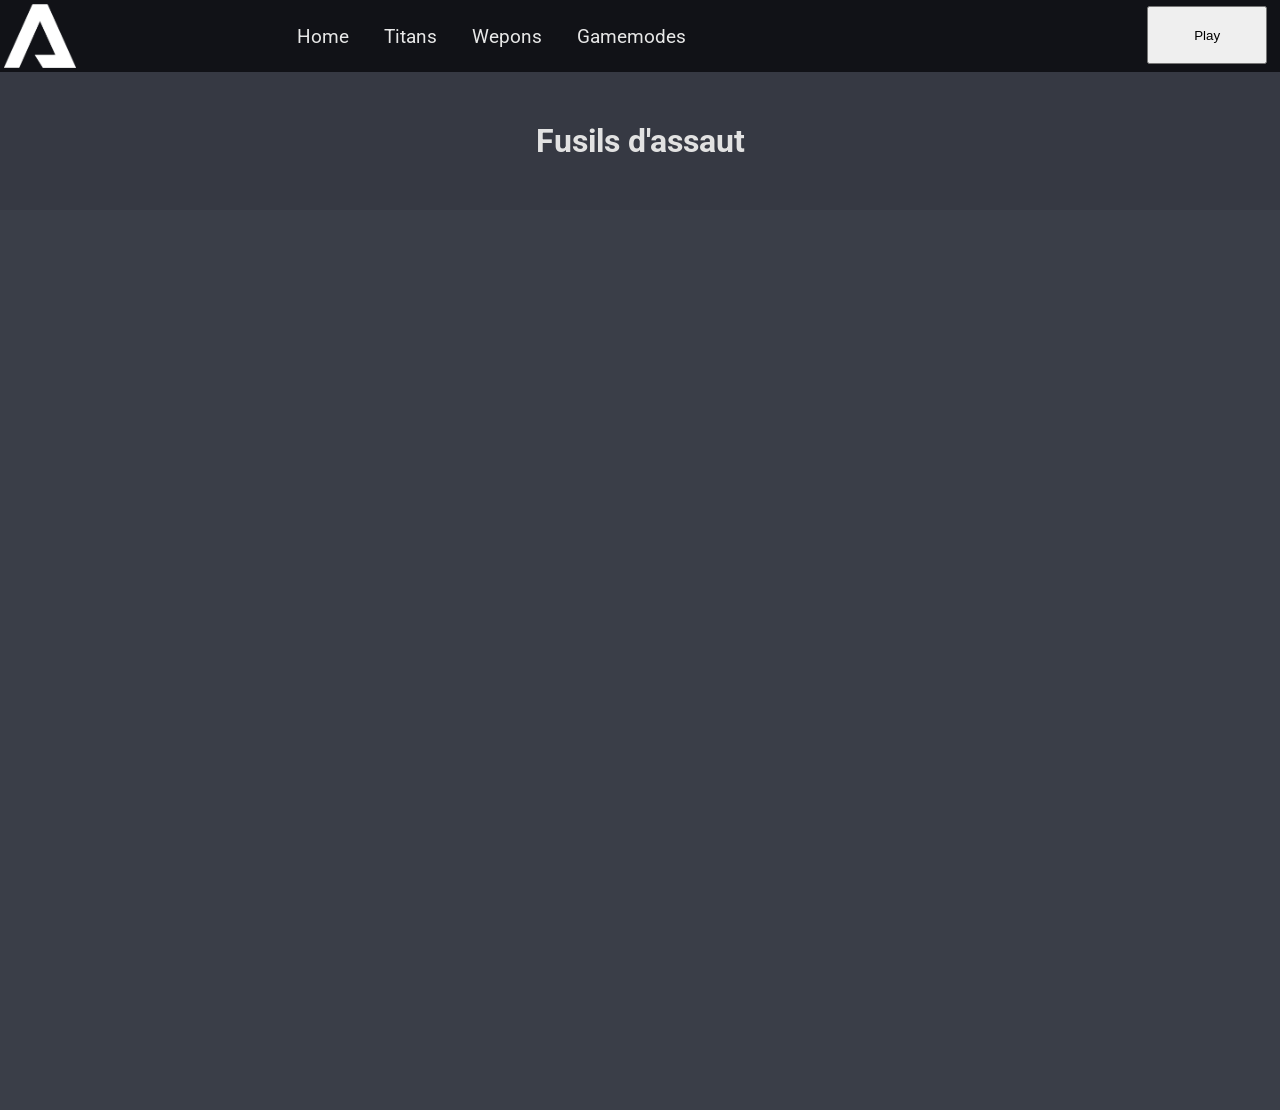
==== arme.html @ d40f146f "-" ====
<!doctype html>
<html lang="fr">
  <head>
    <meta charset="UTF-8" />
    <title>Armes</title>
    <link rel="preconnect" href="https://fonts.googleapis.com" />
    <link rel="preconnect" href="https://fonts.gstatic.com" crossorigin />
    <link
      href="https://fonts.googleapis.com/css2?family=Roboto:ital,wght@0,100..900;1,100..900&display=swap"
      rel="stylesheet"
    />
    <link rel="stylesheet" href="style.css" />
  </head>
  <body>
    <!--haut de page-->
    <header>
      <a
        href="https://www.ea.com/fr/games/titanfall/titanfall-2"
        target="_blank"
        ><img src="images/logo_titanfall2.png" alt=""
      /></a>
      <div class="liens">
        <a href="index.html">Home</a>
        <a href="titans.html">Titans</a>
        <a href="arme.html">Wepons</a>
        <a href="gamemodes.html">Gamemodes</a>
      </div>
      <a
        href="https://www.ea.com/fr/games/titanfall/titanfall-2"
        target="_blank"
      ></a
      ><button>Play</button>
    </header>

    <!-- corp de page -->
    <main>
        <h1>Fusils d'assaut</h1>
        <section class="section-1">
            <div class="container">
                <div class="text"></div>
            </div>
        </section>
        <section class="section">

        </section>
    </main>

    <!-- bas de page -->
    <footer></footer>
  </body>
</html>
---- style.css ----
* {
    margin: 0;
    padding: 0;
    box-sizing: border-box;
}
:root{
    --fond-clair: #3a3e48;
    --fond-sombre: #363943;
    --fond : #111217;
}

body{
    font-family: 'roboto', 'arial';
    width: 100%;
}
header{
    display: flex;
    background-color: var(--fond);
    justify-content: space-between;
    height: 72px;
}
header img{
    margin: 5% 0 0 5%;
    height: 90%;
}
header button{
    width: 120px;
    height: 80%;
    margin: .5% 1%;
}
.liens{
    display: flex;
    justify-content: space-between;
    gap: 35px;
    margin: auto 0;
    font-size: larger;
}
.liens a{
    text-decoration: none;
    color: rgb(231, 231, 231);
}

body{
    background-color: var(--fond-sombre);
}

.section-1{
    background-color: var(--fond-clair);
}
.container-1{
    display: flex;
    justify-content: space-between;
    align-items: center;
    width: 60%;
    height: 100vh;
    margin: 0 auto;
    gap: 24px;
}
.container-1 .img{
    width: 50%;
}
.container-1 .img img{
    max-width: 100%;
    display: block;
}
.text{
    width: 50%;
    color: rgb(226, 226, 226);
    line-height: 26px;
}

.ection{
    background-color: var(--fond-sombre);
}
.container{
    display: flex;
    justify-content: space-between;
    align-items: center;
    width: 60%;
    height: 100vh;
    margin: 0 auto;
    gap: 24px;
}
.container h1{
    text-align: center;
}
.container .text{
    width: 70s;
}

h1{
    color: rgb(226, 226, 226) ;
    text-align: center;
    margin: 50px 0;
}
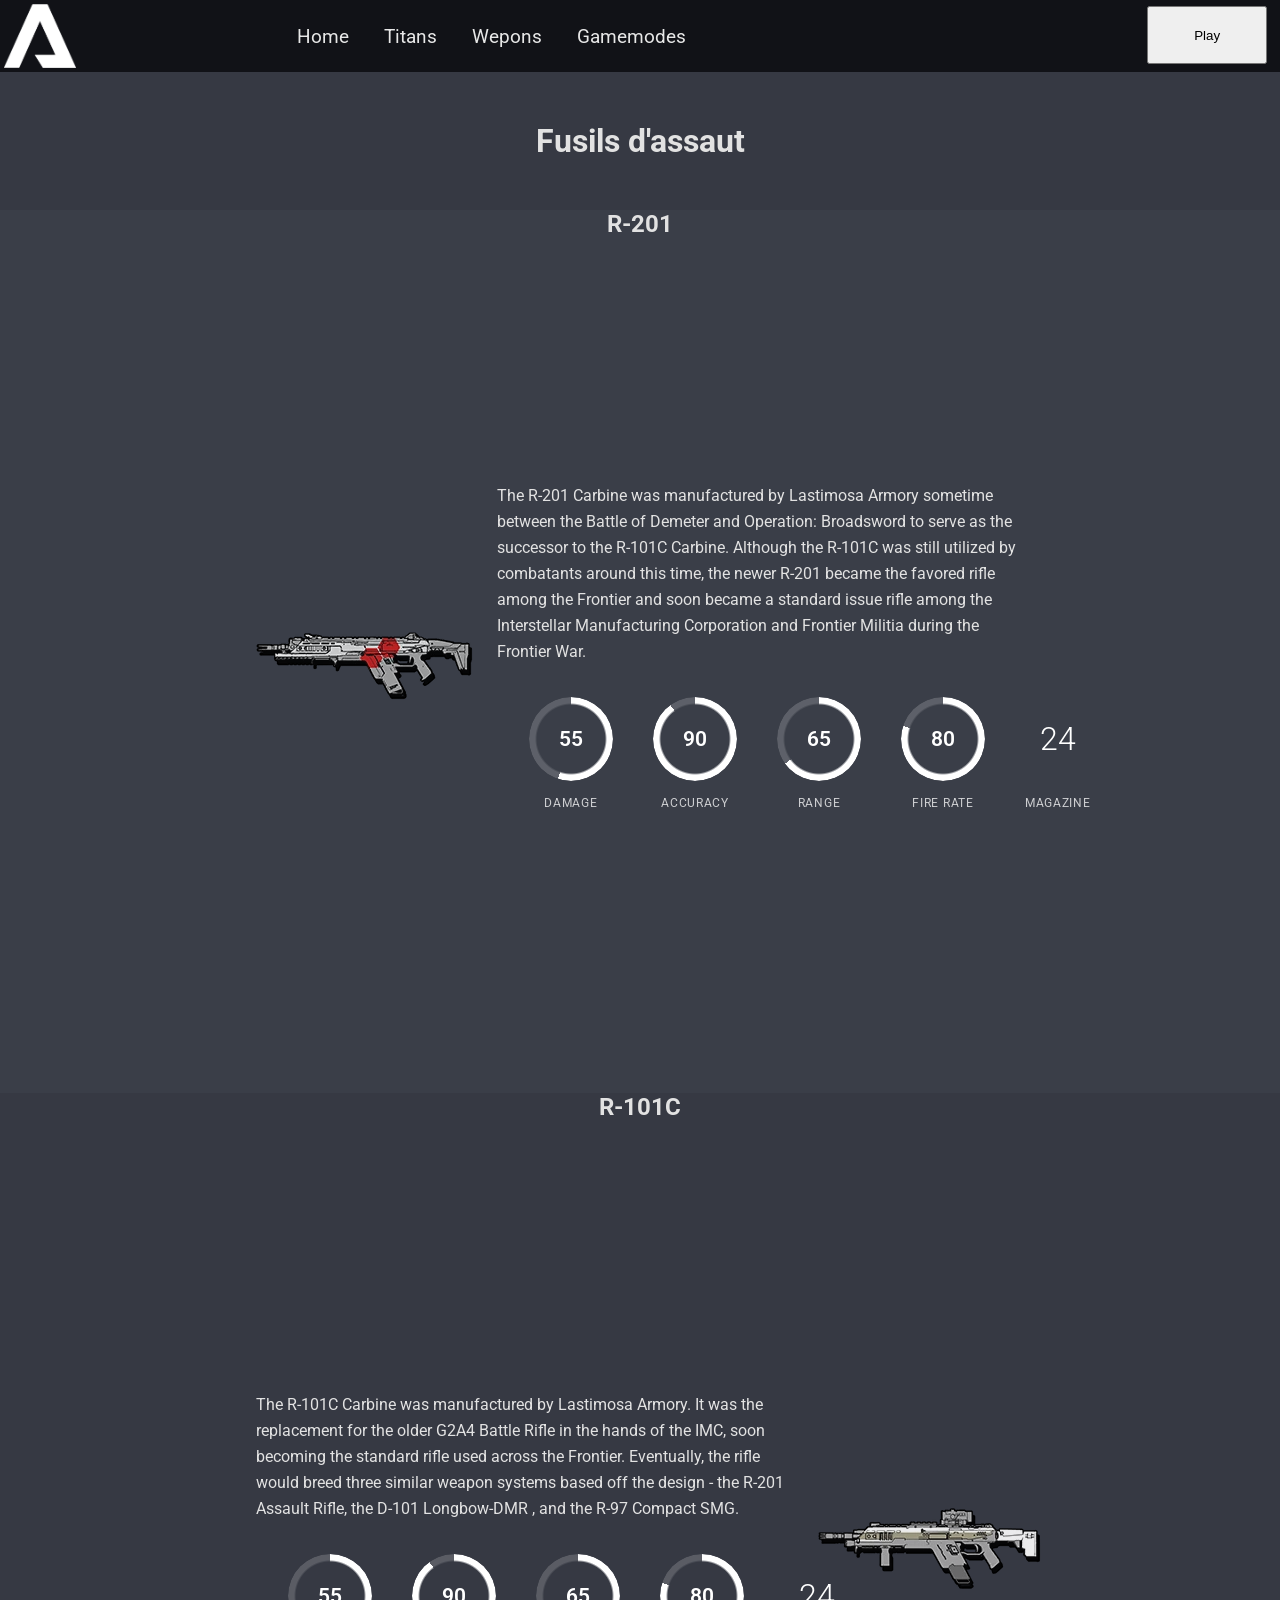
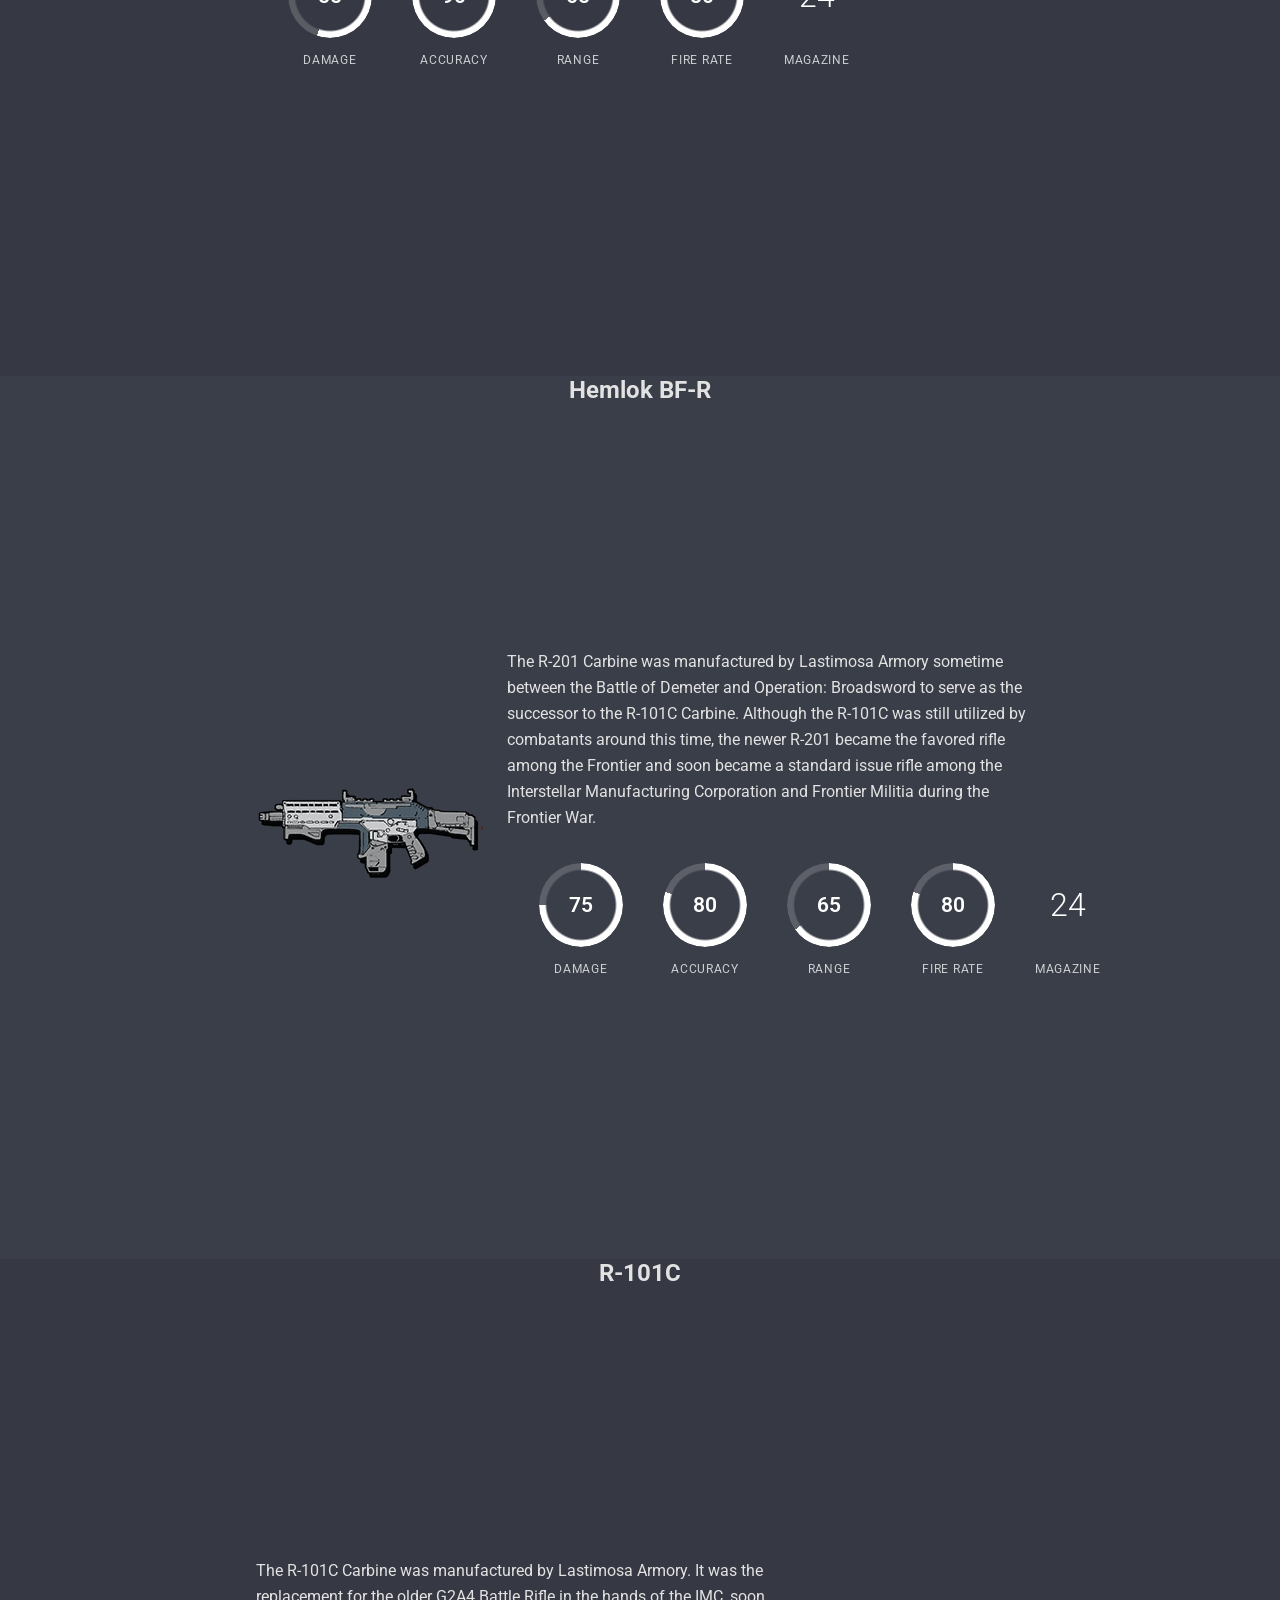
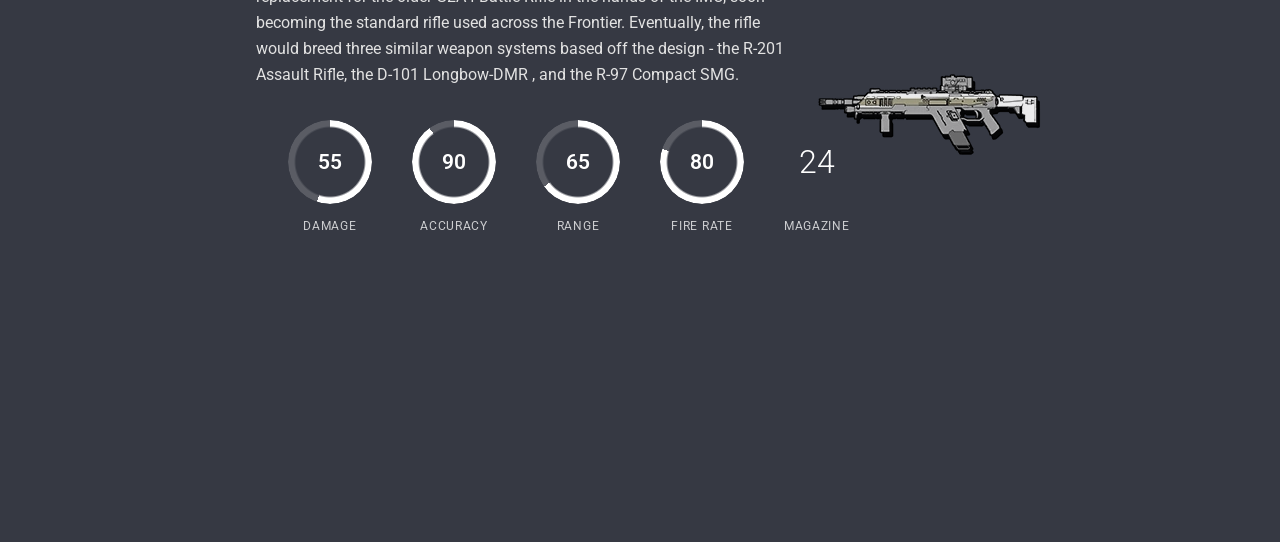
==== commit bb4da74e: "-" ====
--- a/arme.html
+++ b/arme.html
@@ -34,15 +34,242 @@
 
     <!-- corp de page -->
     <main>
-        <h1>Fusils d'assaut</h1>
-        <section class="section-1">
-            <div class="container">
-                <div class="text"></div>
-            </div>
-        </section>
-        <section class="section">
-
-        </section>
+      <h1>Fusils d'assaut</h1>
+      <section class="section-1">
+        <h1>R-201</h1>
+        <div class="container">
+          <img src="images/icons/R201_Icon.webp" alt="" />
+          <div class="container-h">
+            <div class="text">
+              <p>
+                The R-201 Carbine was manufactured by Lastimosa Armory sometime
+                between the Battle of Demeter and Operation: Broadsword to serve
+                as the successor to the R-101C Carbine. Although the R-101C was
+                still utilized by combatants around this time, the newer R-201
+                became the favored rifle among the Frontier and soon became a
+                standard issue rifle among the Interstellar Manufacturing
+                Corporation and Frontier Militia during the Frontier War.
+              </p>
+              <div class="stats-bar">
+                <div class="stat">
+                  <div class="ring-wrap">
+                    <div class="ring" style="--pct: 55"></div>
+                    <div class="ring-value">55</div>
+                  </div>
+                  <div class="stat-label">Damage</div>
+                </div>
+
+                <div class="stat">
+                  <div class="ring-wrap">
+                    <div class="ring" style="--pct: 90"></div>
+                    <div class="ring-value">90</div>
+                  </div>
+                  <div class="stat-label">Accuracy</div>
+                </div>
+
+                <div class="stat">
+                  <div class="ring-wrap">
+                    <div class="ring" style="--pct: 65"></div>
+                    <div class="ring-value">65</div>
+                  </div>
+                  <div class="stat-label">Range</div>
+                </div>
+
+                <div class="stat">
+                  <div class="ring-wrap">
+                    <div class="ring" style="--pct: 80"></div>
+                    <div class="ring-value">80</div>
+                  </div>
+                  <div class="stat-label">Fire Rate</div>
+                </div>
+
+                <div class="stat plain">
+                  <div class="ring-value-standalone">24</div>
+                  <div class="stat-label">Magazine</div>
+                </div>
+              </div>
+            </div>
+          </div>
+        </div>
+      </section>
+
+      <section class="section">
+        <h1>R-101C</h1>
+        <div class="container">
+          <div class="container-h">
+            <div class="text">
+              <p>
+                The R-101C Carbine was manufactured by Lastimosa Armory. It was
+                the replacement for the older G2A4 Battle Rifle in the hands of
+                the IMC, soon becoming the standard rifle used across the
+                Frontier. Eventually, the rifle would breed three similar weapon
+                systems based off the design - the R-201 Assault Rifle, the
+                D-101 Longbow-DMR , and the R-97 Compact SMG.
+              </p>
+              <div class="stats-bar">
+                <div class="stat">
+                  <div class="ring-wrap">
+                    <div class="ring" style="--pct: 55"></div>
+                    <div class="ring-value">55</div>
+                  </div>
+                  <div class="stat-label">Damage</div>
+                </div>
+
+                <div class="stat">
+                  <div class="ring-wrap">
+                    <div class="ring" style="--pct: 90"></div>
+                    <div class="ring-value">90</div>
+                  </div>
+                  <div class="stat-label">Accuracy</div>
+                </div>
+
+                <div class="stat">
+                  <div class="ring-wrap">
+                    <div class="ring" style="--pct: 65"></div>
+                    <div class="ring-value">65</div>
+                  </div>
+                  <div class="stat-label">Range</div>
+                </div>
+
+                <div class="stat">
+                  <div class="ring-wrap">
+                    <div class="ring" style="--pct: 80"></div>
+                    <div class="ring-value">80</div>
+                  </div>
+                  <div class="stat-label">Fire Rate</div>
+                </div>
+
+                <div class="stat plain">
+                  <div class="ring-value-standalone">24</div>
+                  <div class="stat-label">Magazine</div>
+                </div>
+              </div>
+            </div>
+          </div>
+
+          
+
+          <img src="images/icons/R101_Icon.webp" alt="" />
+        </div>
+      </section>
+      
+      <section class="section-1">
+        <h1>Hemlok BF-R</h1>
+        <div class="container">
+          <img src="images/icons/Hemlok_Icon.webp" alt="" />
+          <div class="container-h">
+            <div class="text">
+              <p>
+                The R-201 Carbine was manufactured by Lastimosa Armory sometime
+                between the Battle of Demeter and Operation: Broadsword to serve
+                as the successor to the R-101C Carbine. Although the R-101C was
+                still utilized by combatants around this time, the newer R-201
+                became the favored rifle among the Frontier and soon became a
+                standard issue rifle among the Interstellar Manufacturing
+                Corporation and Frontier Militia during the Frontier War.
+              </p>
+              <div class="stats-bar">
+                <div class="stat">
+                  <div class="ring-wrap">
+                    <div class="ring" style="--pct: 75"></div>
+                    <div class="ring-value">75</div>
+                  </div>
+                  <div class="stat-label">Damage</div>
+                </div>
+
+                <div class="stat">
+                  <div class="ring-wrap">
+                    <div class="ring" style="--pct: 80"></div>
+                    <div class="ring-value">80</div>
+                  </div>
+                  <div class="stat-label">Accuracy</div>
+                </div>
+
+                <div class="stat">
+                  <div class="ring-wrap">
+                    <div class="ring" style="--pct: 65"></div>
+                    <div class="ring-value">65</div>
+                  </div>
+                  <div class="stat-label">Range</div>
+                </div>
+
+                <div class="stat">
+                  <div class="ring-wrap">
+                    <div class="ring" style="--pct: 80"></div>
+                    <div class="ring-value">80</div>
+                  </div>
+                  <div class="stat-label">Fire Rate</div>
+                </div>
+
+                <div class="stat plain">
+                  <div class="ring-value-standalone">24</div>
+                  <div class="stat-label">Magazine</div>
+                </div>
+              </div>
+            </div>
+          </div>
+        </div>
+      </section>
+
+      <section class="section">
+        <h1>R-101C</h1>
+        <div class="container">
+          <div class="container-h">
+            <div class="text">
+              <p>
+                The R-101C Carbine was manufactured by Lastimosa Armory. It was
+                the replacement for the older G2A4 Battle Rifle in the hands of
+                the IMC, soon becoming the standard rifle used across the
+                Frontier. Eventually, the rifle would breed three similar weapon
+                systems based off the design - the R-201 Assault Rifle, the
+                D-101 Longbow-DMR , and the R-97 Compact SMG.
+              </p>
+              <div class="stats-bar">
+                <div class="stat">
+                  <div class="ring-wrap">
+                    <div class="ring" style="--pct: 55"></div>
+                    <div class="ring-value">55</div>
+                  </div>
+                  <div class="stat-label">Damage</div>
+                </div>
+
+                <div class="stat">
+                  <div class="ring-wrap">
+                    <div class="ring" style="--pct: 90"></div>
+                    <div class="ring-value">90</div>
+                  </div>
+                  <div class="stat-label">Accuracy</div>
+                </div>
+
+                <div class="stat">
+                  <div class="ring-wrap">
+                    <div class="ring" style="--pct: 65"></div>
+                    <div class="ring-value">65</div>
+                  </div>
+                  <div class="stat-label">Range</div>
+                </div>
+
+                <div class="stat">
+                  <div class="ring-wrap">
+                    <div class="ring" style="--pct: 80"></div>
+                    <div class="ring-value">80</div>
+                  </div>
+                  <div class="stat-label">Fire Rate</div>
+                </div>
+
+                <div class="stat plain">
+                  <div class="ring-value-standalone">24</div>
+                  <div class="stat-label">Magazine</div>
+                </div>
+              </div>
+            </div>
+          </div>
+
+          
+
+          <img src="images/icons/R101_Icon.webp" alt="" />
+        </div>
+      </section>
     </main>
 
     <!-- bas de page -->
--- a/style.css
+++ b/style.css
@@ -1,95 +1,172 @@
 * {
-    margin: 0;
-    padding: 0;
-    box-sizing: border-box;
+  margin: 0;
+  padding: 0;
+  box-sizing: border-box;
 }
-:root{
-    --fond-clair: #3a3e48;
-    --fond-sombre: #363943;
-    --fond : #111217;
+:root {
+  --fond-clair: #3a3e48;
+  --fond-sombre: #363943;
+  --fond: #111217;
+  --ring-track: rgba(255, 255, 255, 0.18);
+  --ring-fill: #ffffff;
+  --text: #ffffff;
+  --label: rgba(255, 255, 255, 0.75);
 }
 
-body{
-    font-family: 'roboto', 'arial';
-    width: 100%;
+body {
+  font-family: "roboto", "arial";
+  width: 100%;
 }
-header{
-    display: flex;
-    background-color: var(--fond);
-    justify-content: space-between;
-    height: 72px;
+header {
+  display: flex;
+  background-color: var(--fond);
+  justify-content: space-between;
+  height: 72px;
 }
-header img{
-    margin: 5% 0 0 5%;
-    height: 90%;
+header img {
+  margin: 5% 0 0 5%;
+  height: 90%;
 }
-header button{
-    width: 120px;
-    height: 80%;
-    margin: .5% 1%;
+header button {
+  width: 120px;
+  height: 80%;
+  margin: 0.5% 1%;
 }
-.liens{
-    display: flex;
-    justify-content: space-between;
-    gap: 35px;
-    margin: auto 0;
-    font-size: larger;
+.liens {
+  display: flex;
+  justify-content: space-between;
+  gap: 35px;
+  margin: auto 0;
+  font-size: larger;
 }
-.liens a{
-    text-decoration: none;
-    color: rgb(231, 231, 231);
+.liens a {
+  text-decoration: none;
+  color: rgb(231, 231, 231);
 }
 
-body{
-    background-color: var(--fond-sombre);
+body {
+  background-color: var(--fond-sombre);
 }
 
-.section-1{
-    background-color: var(--fond-clair);
+.section-1 {
+  background-color: var(--fond-clair);
 }
-.container-1{
-    display: flex;
-    justify-content: space-between;
-    align-items: center;
-    width: 60%;
-    height: 100vh;
-    margin: 0 auto;
-    gap: 24px;
+.container-1 {
+  display: flex;
+  justify-content: space-between;
+  align-items: center;
+  width: 60%;
+  height: 95vh;
+  margin: 0 auto;
+  gap: 24px;
 }
-.container-1 .img{
-    width: 50%;
+.container-1 .img {
+  width: 50%;
 }
-.container-1 .img img{
-    max-width: 100%;
-    display: block;
+.container-1 .img img {
+  max-width: 100%;
+  display: block;
 }
-.text{
-    width: 50%;
-    color: rgb(226, 226, 226);
-    line-height: 26px;
+.text {
+  width: 50%;
+  color: rgb(226, 226, 226);
+  line-height: 26px;
 }
 
-.ection{
-    background-color: var(--fond-sombre);
+.container {
+  display: flex;
+  justify-content: space-between;
+  align-items: center;
+  width: 60%;
+  height: 95vh;
+  margin: 0 auto;
+  gap: 24px;
 }
-.container{
-    display: flex;
-    justify-content: space-between;
-    align-items: center;
-    width: 60%;
-    height: 100vh;
-    margin: 0 auto;
-    gap: 24px;
+.container h1 {
+  text-align: center;
 }
-.container h1{
-    text-align: center;
-}
-.container .text{
-    width: 70s;
+.container .text {
+  width: 100%;
 }
 
-h1{
-    color: rgb(226, 226, 226) ;
-    text-align: center;
-    margin: 50px 0;
-}+h1 {
+  color: rgb(226, 226, 226);
+  text-align: center;
+  margin: 50px 0;
+}
+.container-h {
+  width: 70%;
+}
+.container-h .text {
+  width: 100%;
+}
+.stats-bar {
+  display: flex;
+  justify-content: space-between;
+  gap: 2.5rem;
+  flex-wrap: nowrap;
+  padding: 2rem;
+}
+
+.stat {
+  display: flex;
+  flex-direction: column;
+  align-items: center;
+  gap: 0.6rem;
+}
+.ring {
+  --pct: 50; 
+  --size: 84px;
+  --thickness: 6px;
+  width: var(--size);
+  height: var(--size);
+  border-radius: 50%;
+  background: conic-gradient(
+    var(--ring-fill) calc(var(--pct) * 1%),
+    var(--ring-track) 0
+  );
+  -webkit-mask: radial-gradient(farthest-side, transparent calc(100% - var(--thickness) - 2px), #000 calc(100% - var(--thickness)));
+          mask: radial-gradient(farthest-side, transparent calc(100% - var(--thickness) - 2px), #000 calc(100% - var(--thickness)));
+}
+
+.ring-wrap {
+  position: relative;
+  width: 84px;
+  height: 84px;
+}
+
+.ring-value {
+  position: absolute;
+  inset: 0;
+  display: flex;
+  align-items: center;
+  justify-content: center;
+  font-size: 1.3rem;
+  font-weight: 600;
+  color: var(--text);
+  font-variant-numeric: tabular-nums;
+}
+
+.stat-label {
+  font-size: 0.72rem;
+  letter-spacing: 0.06em;
+  color: var(--label);
+  text-transform: uppercase;
+}
+
+
+.stat.plain .ring-value-standalone {
+  font-size: 2rem;
+  font-weight: 300;
+  color: var(--text);
+  line-height: 1;
+  height: 84px;
+  display: flex;
+  align-items: center;
+}
+.section-1 h1{
+    margin: 0;
+}
+.section h1{
+    margin: 0;
+}
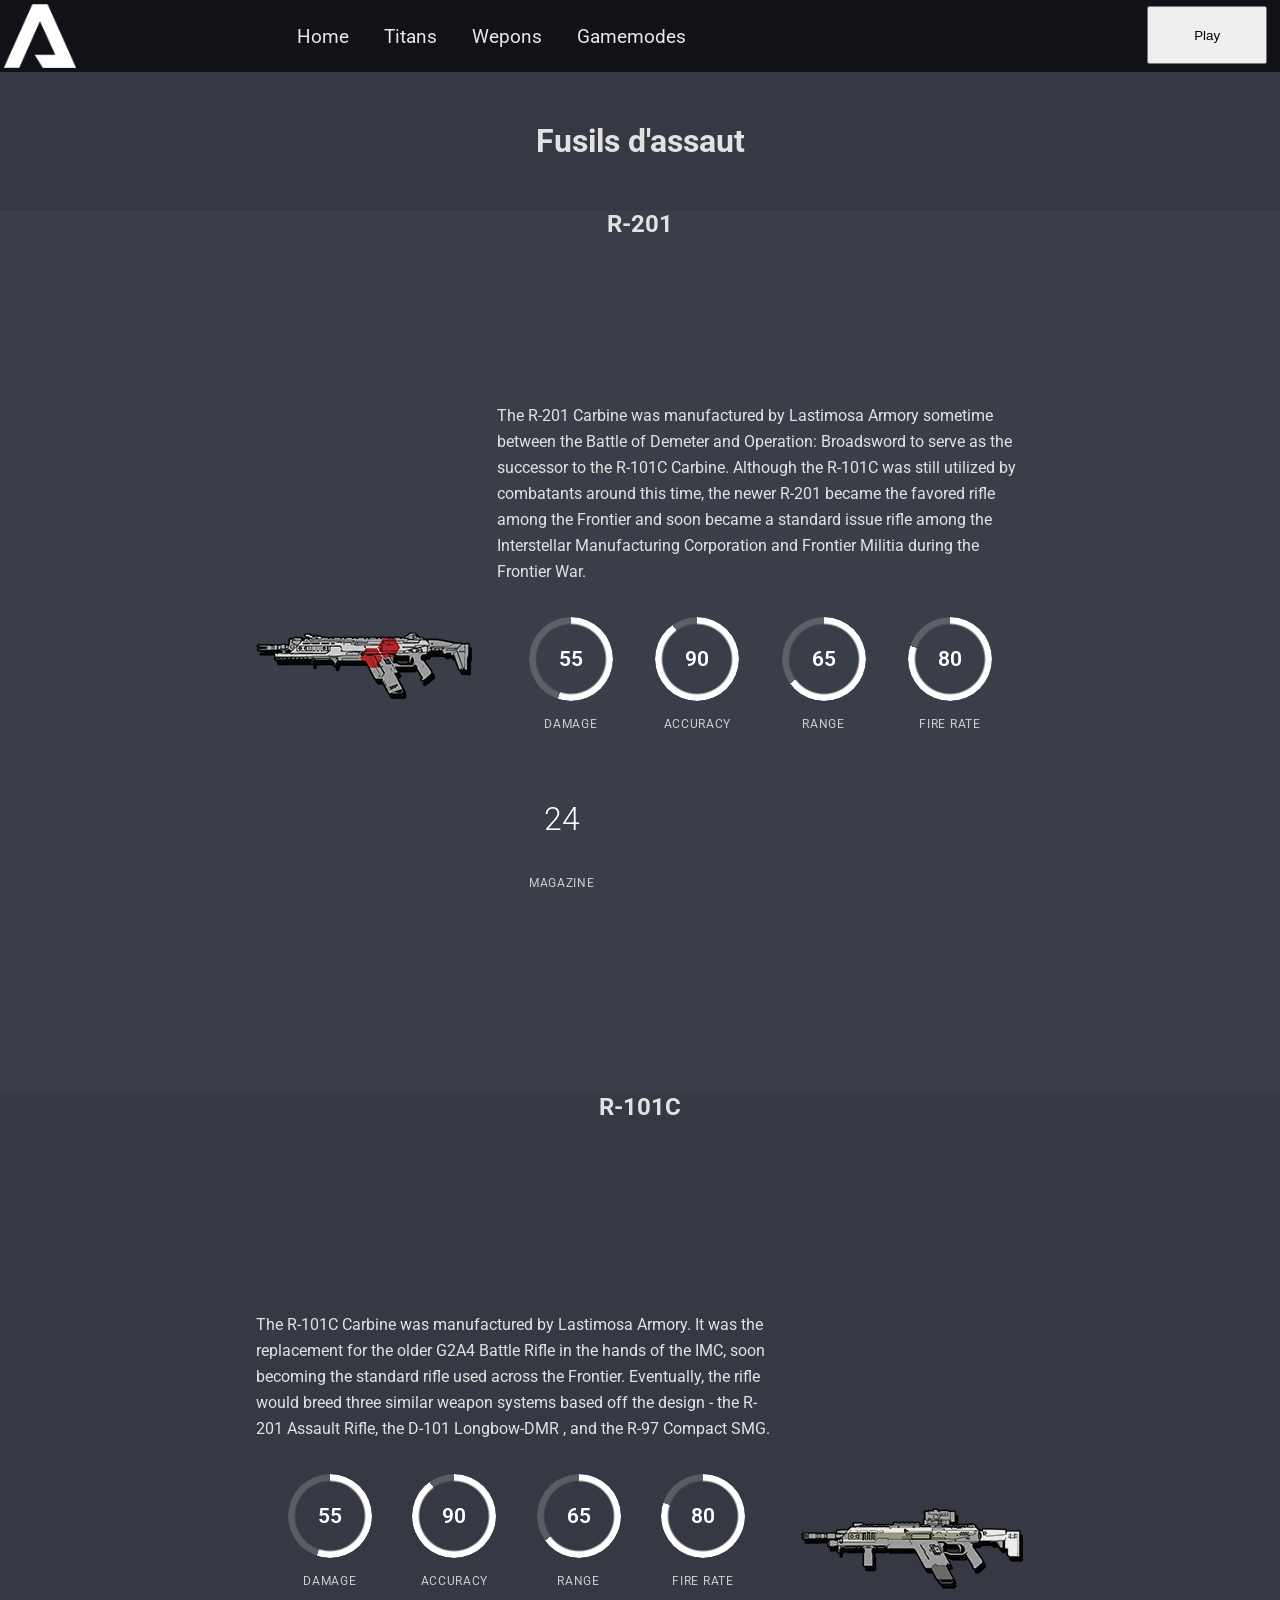
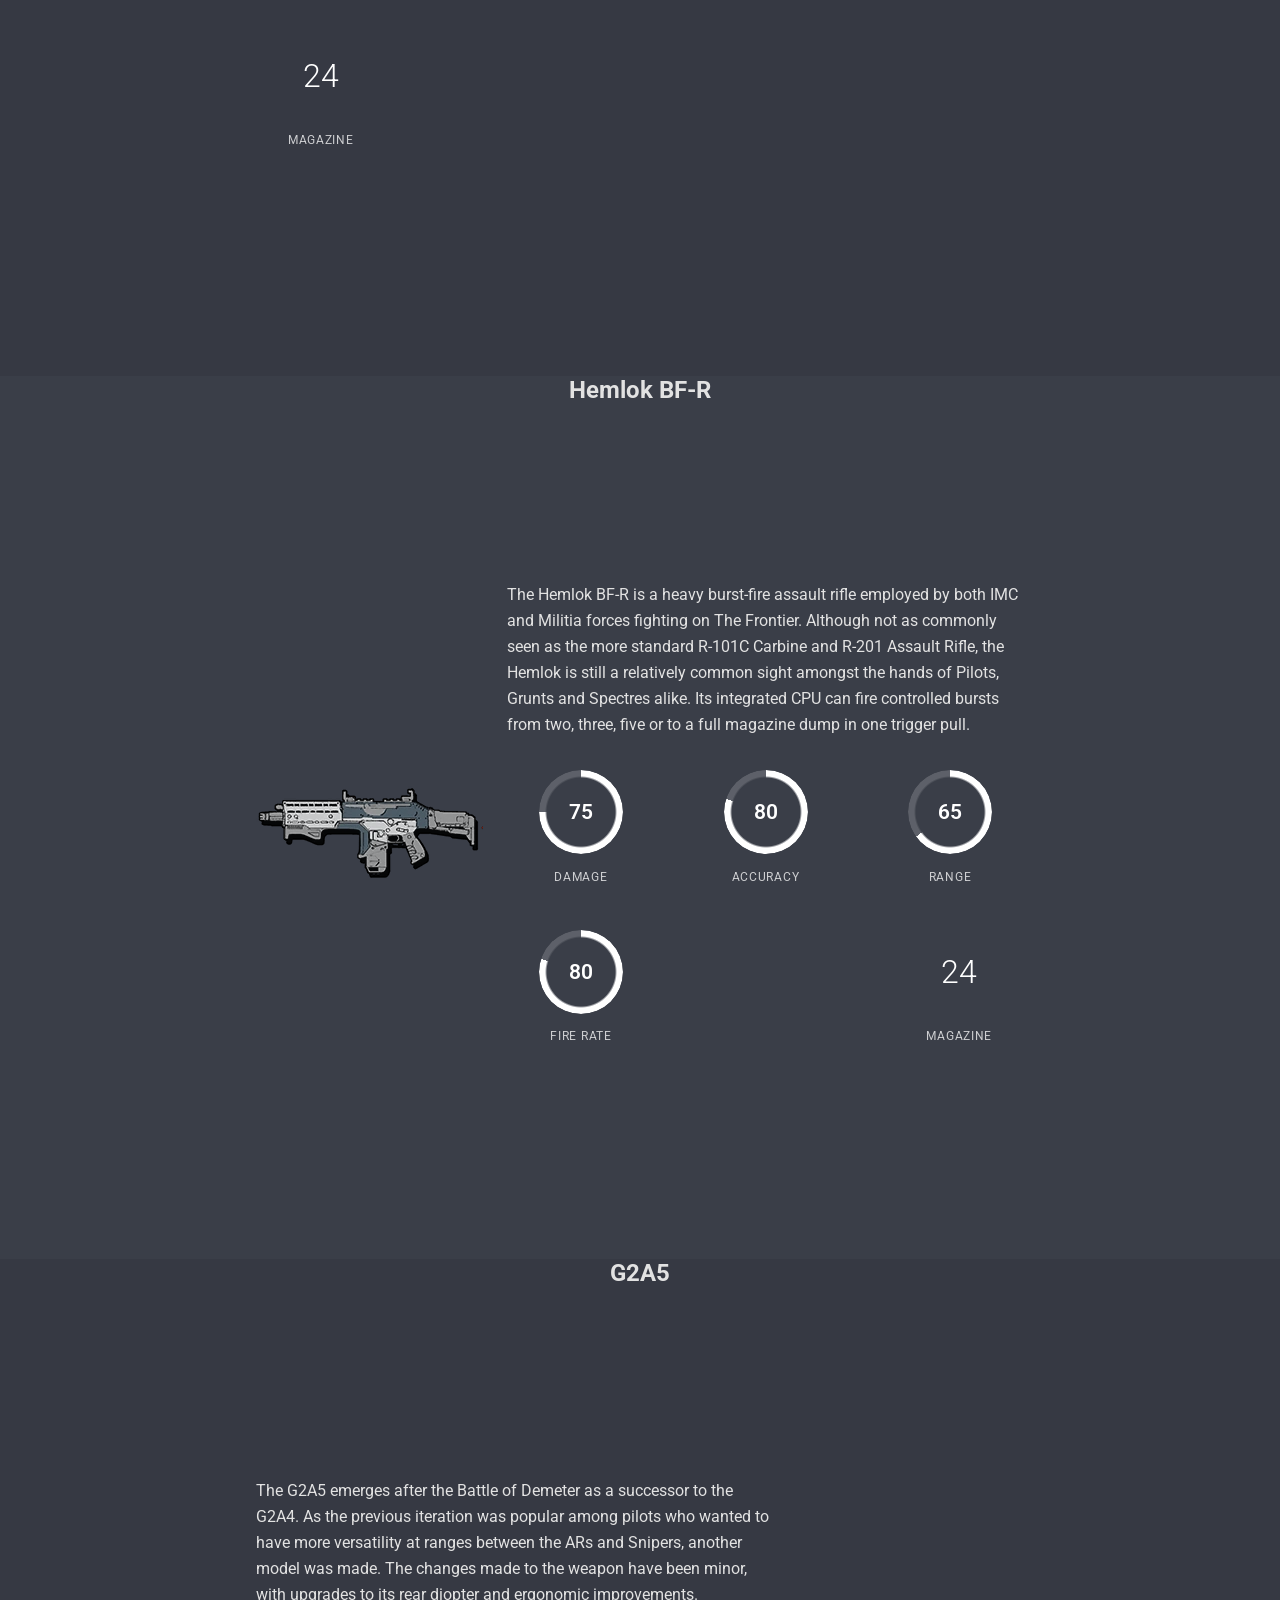
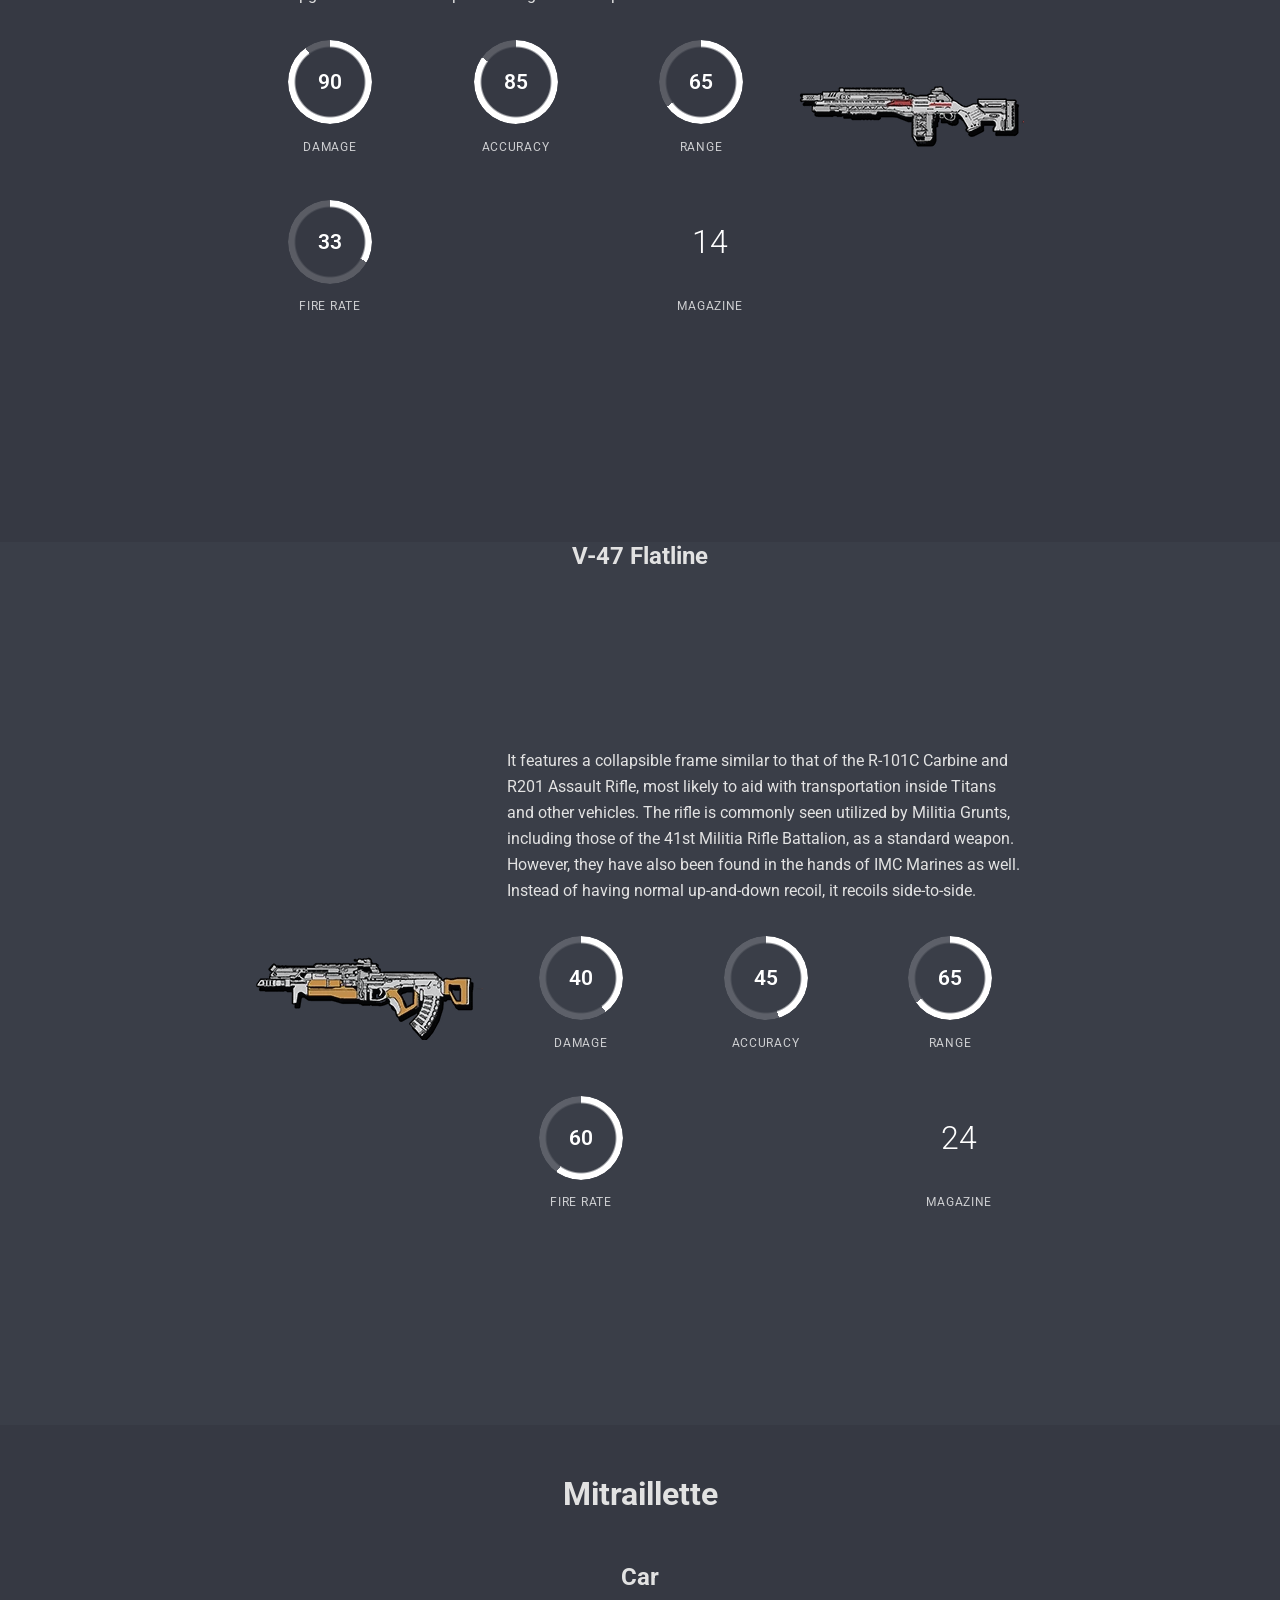
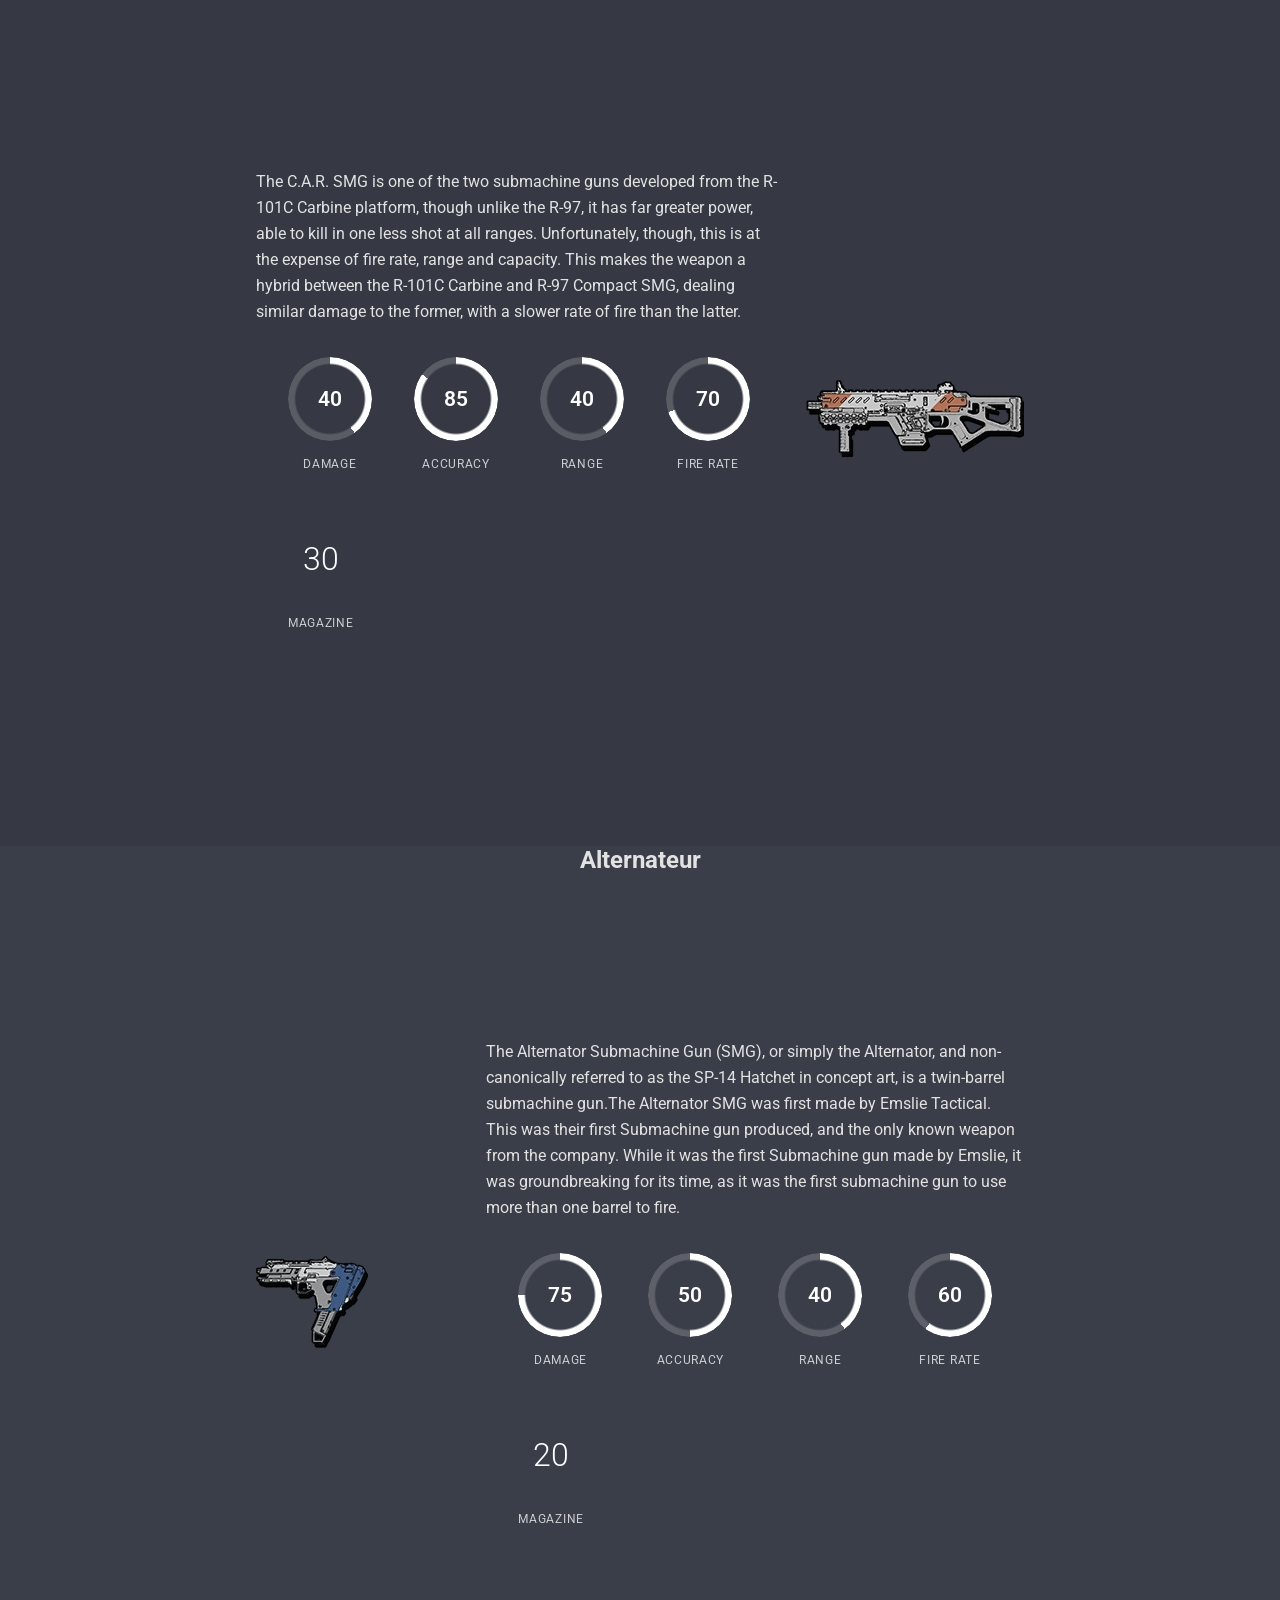
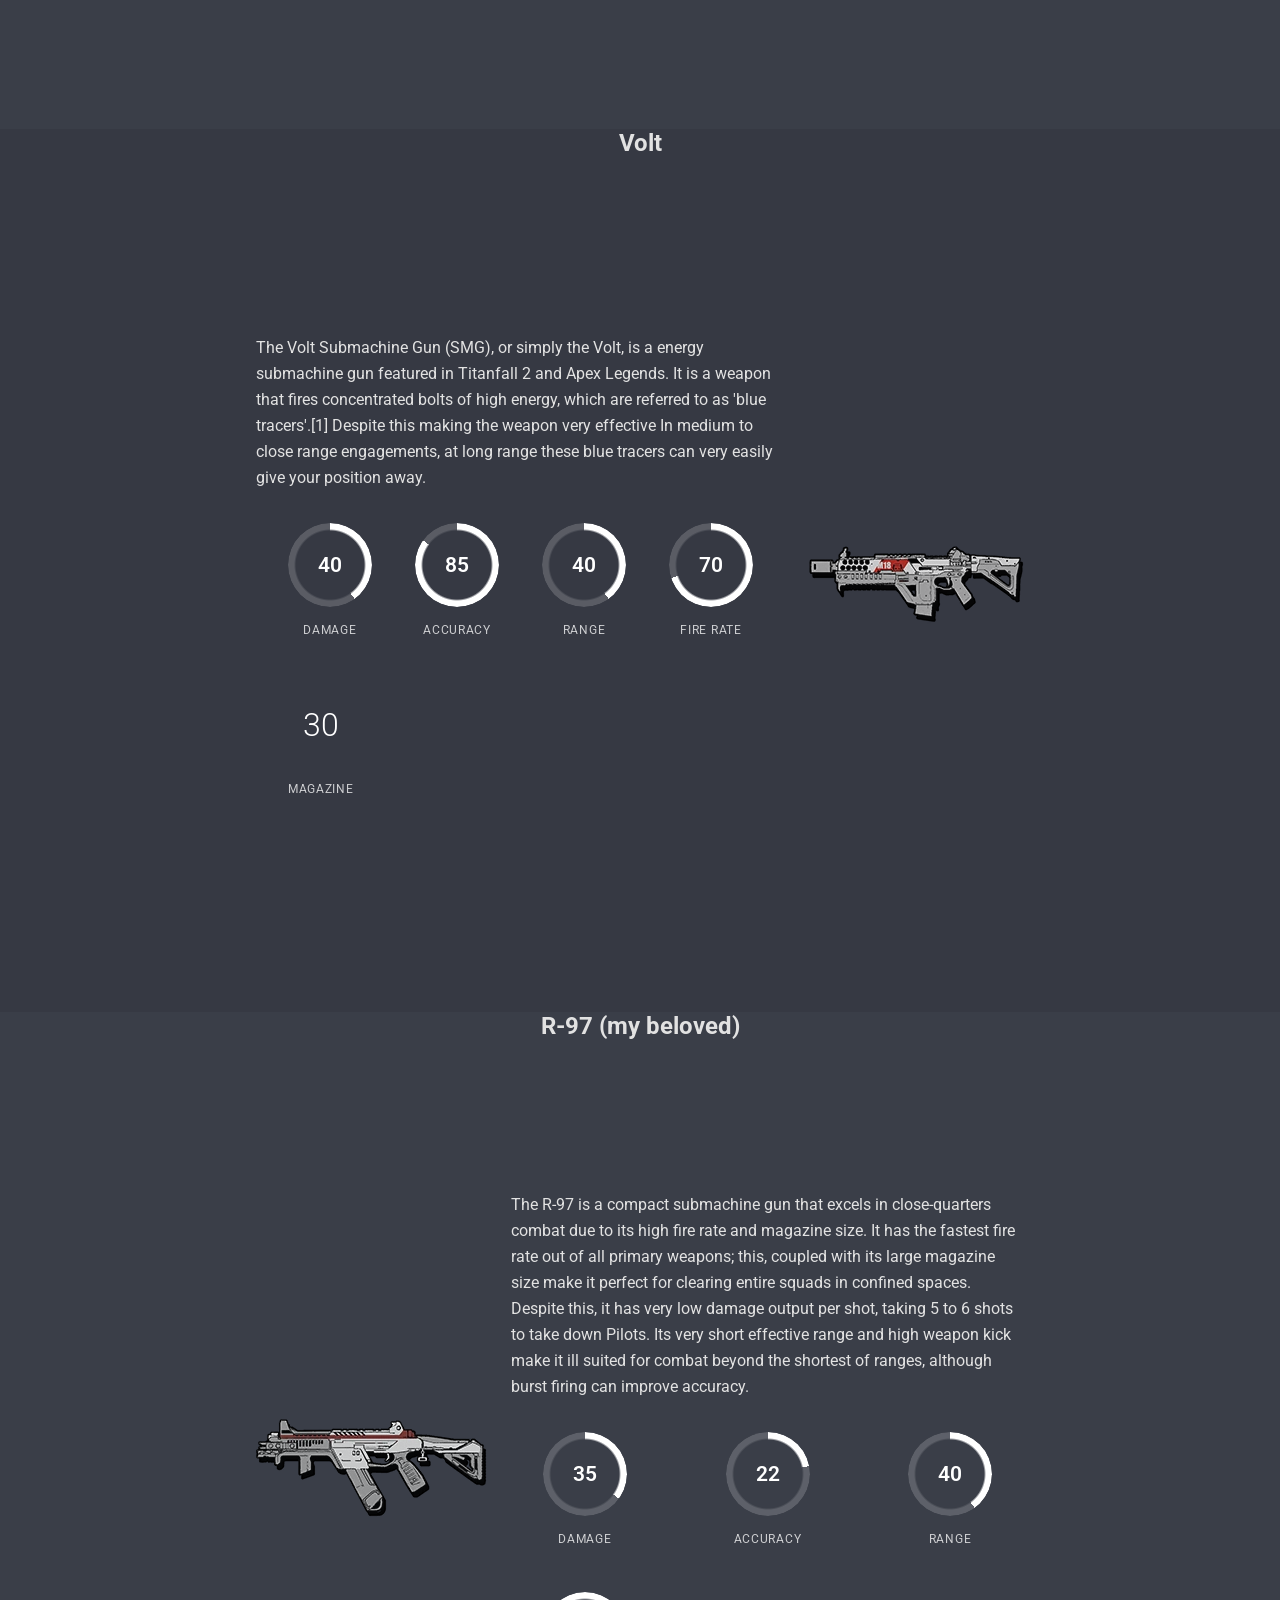
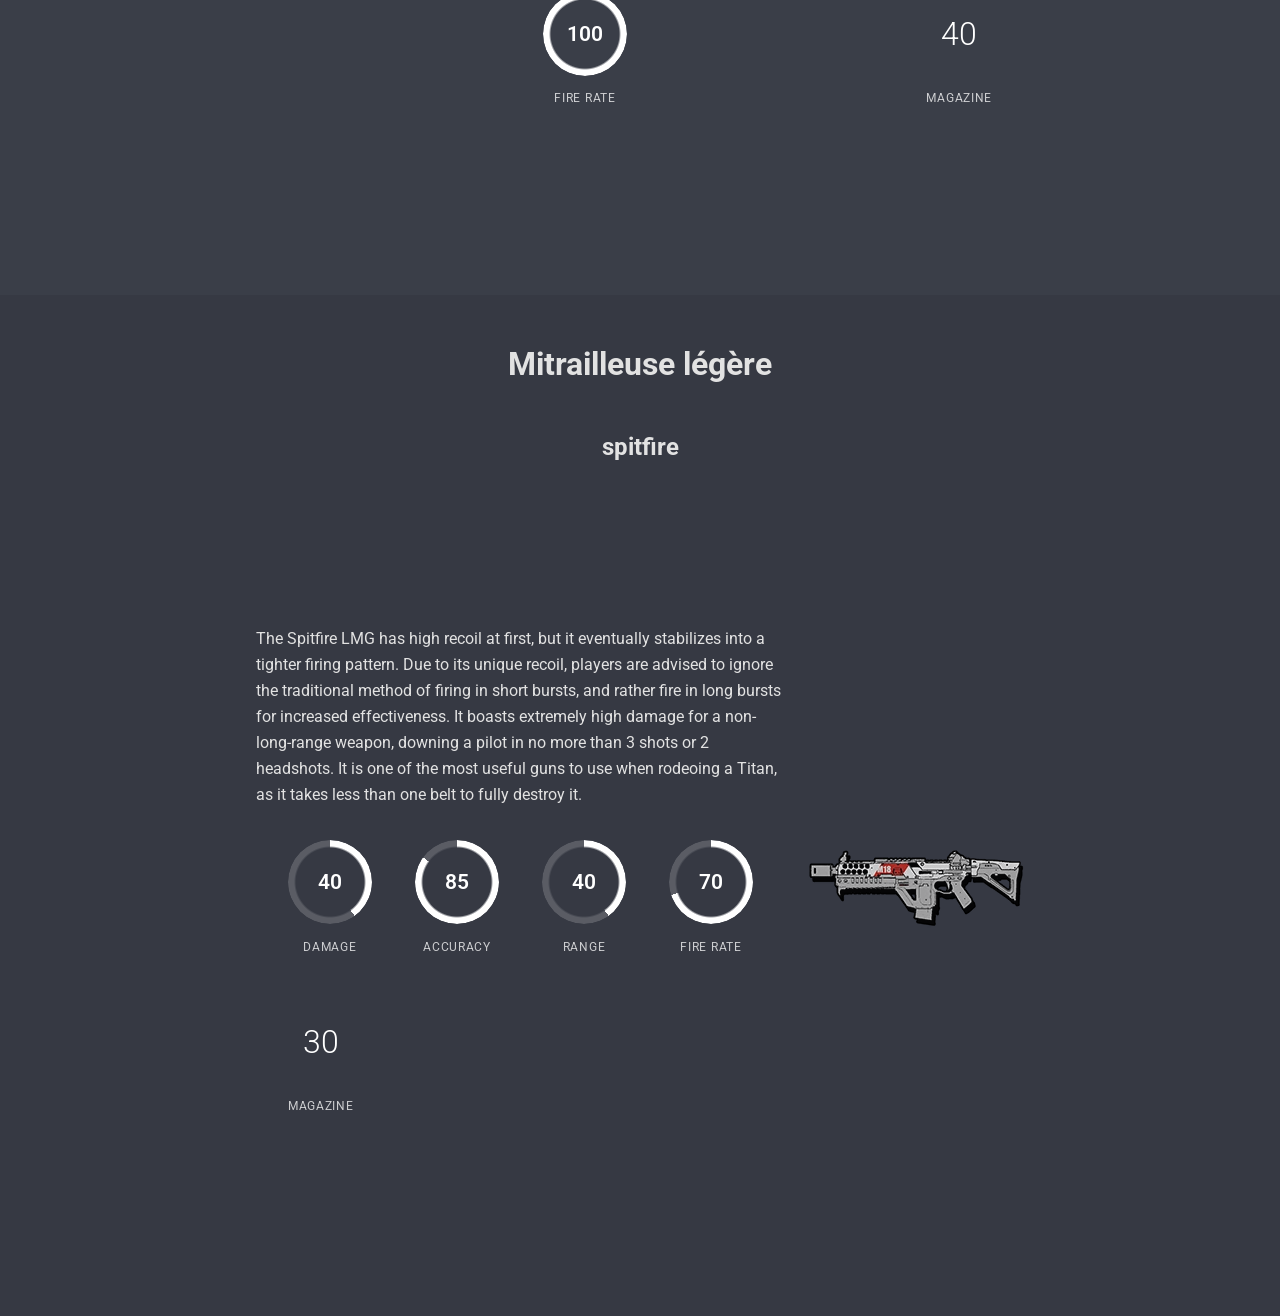
==== commit 9a7bd446: "(" ====
--- a/arme.html
+++ b/arme.html
@@ -147,12 +147,10 @@
             </div>
           </div>
 
-          
-
           <img src="images/icons/R101_Icon.webp" alt="" />
         </div>
       </section>
-      
+
       <section class="section-1">
         <h1>Hemlok BF-R</h1>
         <div class="container">
@@ -160,13 +158,13 @@
           <div class="container-h">
             <div class="text">
               <p>
-                The R-201 Carbine was manufactured by Lastimosa Armory sometime
-                between the Battle of Demeter and Operation: Broadsword to serve
-                as the successor to the R-101C Carbine. Although the R-101C was
-                still utilized by combatants around this time, the newer R-201
-                became the favored rifle among the Frontier and soon became a
-                standard issue rifle among the Interstellar Manufacturing
-                Corporation and Frontier Militia during the Frontier War.
+                The Hemlok BF-R is a heavy burst-fire assault rifle employed by
+                both IMC and Militia forces fighting on The Frontier. Although
+                not as commonly seen as the more standard R-101C Carbine and
+                R-201 Assault Rifle, the Hemlok is still a relatively common
+                sight amongst the hands of Pilots, Grunts and Spectres alike.
+                Its integrated CPU can fire controlled bursts from two, three,
+                five or to a full magazine dump in one trigger pull.
               </p>
               <div class="stats-bar">
                 <div class="stat">
@@ -212,32 +210,32 @@
       </section>
 
       <section class="section">
-        <h1>R-101C</h1>
-        <div class="container">
-          <div class="container-h">
-            <div class="text">
-              <p>
-                The R-101C Carbine was manufactured by Lastimosa Armory. It was
-                the replacement for the older G2A4 Battle Rifle in the hands of
-                the IMC, soon becoming the standard rifle used across the
-                Frontier. Eventually, the rifle would breed three similar weapon
-                systems based off the design - the R-201 Assault Rifle, the
-                D-101 Longbow-DMR , and the R-97 Compact SMG.
-              </p>
-              <div class="stats-bar">
-                <div class="stat">
-                  <div class="ring-wrap">
-                    <div class="ring" style="--pct: 55"></div>
-                    <div class="ring-value">55</div>
-                  </div>
-                  <div class="stat-label">Damage</div>
-                </div>
-
+        <h1>G2A5</h1>
+        <div class="container">
+          <div class="container-h">
+            <div class="text">
+              <p>
+                The G2A5 emerges after the Battle of Demeter as a successor to
+                the G2A4. As the previous iteration was popular among pilots who
+                wanted to have more versatility at ranges between the ARs and
+                Snipers, another model was made. The changes made to the weapon
+                have been minor, with upgrades to its rear diopter and ergonomic
+                improvements.
+              </p>
+              <div class="stats-bar">
                 <div class="stat">
                   <div class="ring-wrap">
                     <div class="ring" style="--pct: 90"></div>
                     <div class="ring-value">90</div>
                   </div>
+                  <div class="stat-label">Damage</div>
+                </div>
+
+                <div class="stat">
+                  <div class="ring-wrap">
+                    <div class="ring" style="--pct: 85"></div>
+                    <div class="ring-value">85</div>
+                  </div>
                   <div class="stat-label">Accuracy</div>
                 </div>
 
@@ -251,8 +249,69 @@
 
                 <div class="stat">
                   <div class="ring-wrap">
-                    <div class="ring" style="--pct: 80"></div>
-                    <div class="ring-value">80</div>
+                    <div class="ring" style="--pct: 33"></div>
+                    <div class="ring-value">33</div>
+                  </div>
+                  <div class="stat-label">Fire Rate</div>
+                </div>
+
+                <div class="stat plain">
+                  <div class="ring-value-standalone">14</div>
+                  <div class="stat-label">Magazine</div>
+                </div>
+              </div>
+            </div>
+          </div>
+
+          <img src="images/icons/G2A5_Icon.webp" alt="" />
+        </div>
+      </section>
+
+      <section class="section-1">
+        <h1>V-47 Flatline</h1>
+        <div class="container">
+          <img src="images/icons/Flatline_Icon.webp" alt="" />
+          <div class="container-h">
+            <div class="text">
+              <p>
+                It features a collapsible frame similar to that of the R-101C
+                Carbine and R201 Assault Rifle, most likely to aid with
+                transportation inside Titans and other vehicles. The rifle is
+                commonly seen utilized by Militia Grunts, including those of the
+                41st Militia Rifle Battalion, as a standard weapon. However,
+                they have also been found in the hands of IMC Marines as well.
+                Instead of having normal up-and-down recoil, it recoils
+                side-to-side.
+              </p>
+              <div class="stats-bar">
+                <div class="stat">
+                  <div class="ring-wrap">
+                    <div class="ring" style="--pct: 40"></div>
+                    <div class="ring-value">40</div>
+                  </div>
+                  <div class="stat-label">Damage</div>
+                </div>
+
+                <div class="stat">
+                  <div class="ring-wrap">
+                    <div class="ring" style="--pct: 45"></div>
+                    <div class="ring-value">45</div>
+                  </div>
+                  <div class="stat-label">Accuracy</div>
+                </div>
+
+                <div class="stat">
+                  <div class="ring-wrap">
+                    <div class="ring" style="--pct: 65"></div>
+                    <div class="ring-value">65</div>
+                  </div>
+                  <div class="stat-label">Range</div>
+                </div>
+
+                <div class="stat">
+                  <div class="ring-wrap">
+                    <div class="ring" style="--pct: 60"></div>
+                    <div class="ring-value">60</div>
                   </div>
                   <div class="stat-label">Fire Rate</div>
                 </div>
@@ -264,10 +323,308 @@
               </div>
             </div>
           </div>
-
-          
-
-          <img src="images/icons/R101_Icon.webp" alt="" />
+        </div>
+      </section>
+
+      <h1>Mitraillette</h1>
+
+      <section class="section">
+        <h1>Car</h1>
+        <div class="container">
+          <div class="container-h">
+            <div class="text">
+              <p>
+                The C.A.R. SMG is one of the two submachine guns developed from
+                the R-101C Carbine platform, though unlike the R-97, it has far
+                greater power, able to kill in one less shot at all ranges.
+                Unfortunately, though, this is at the expense of fire rate,
+                range and capacity. This makes the weapon a hybrid between the
+                R-101C Carbine and R-97 Compact SMG, dealing similar damage to
+                the former, with a slower rate of fire than the latter.
+              </p>
+              <div class="stats-bar">
+                <div class="stat">
+                  <div class="ring-wrap">
+                    <div class="ring" style="--pct: 40"></div>
+                    <div class="ring-value">40</div>
+                  </div>
+                  <div class="stat-label">Damage</div>
+                </div>
+
+                <div class="stat">
+                  <div class="ring-wrap">
+                    <div class="ring" style="--pct: 85"></div>
+                    <div class="ring-value">85</div>
+                  </div>
+                  <div class="stat-label">Accuracy</div>
+                </div>
+
+                <div class="stat">
+                  <div class="ring-wrap">
+                    <div class="ring" style="--pct: 40"></div>
+                    <div class="ring-value">40</div>
+                  </div>
+                  <div class="stat-label">Range</div>
+                </div>
+
+                <div class="stat">
+                  <div class="ring-wrap">
+                    <div class="ring" style="--pct: 70"></div>
+                    <div class="ring-value">70</div>
+                  </div>
+                  <div class="stat-label">Fire Rate</div>
+                </div>
+
+                <div class="stat plain">
+                  <div class="ring-value-standalone">30</div>
+                  <div class="stat-label">Magazine</div>
+                </div>
+              </div>
+            </div>
+          </div>
+
+          <img src="images/icons/CAR_Icon.webp" alt="" />
+        </div>
+      </section>
+
+      <section class="section-1">
+        <h1>Alternateur</h1>
+        <div class="container">
+          <img src="images/icons/Alternator_Icon.webp" alt="" />
+          <div class="container-h">
+            <div class="text">
+              <p>
+                The Alternator Submachine Gun (SMG), or simply the Alternator,
+                and non-canonically referred to as the SP-14 Hatchet in concept
+                art, is a twin-barrel submachine gun.The Alternator SMG was
+                first made by Emslie Tactical. This was their first Submachine
+                gun produced, and the only known weapon from the company. While
+                it was the first Submachine gun made by Emslie, it was
+                groundbreaking for its time, as it was the first submachine gun
+                to use more than one barrel to fire.
+              </p>
+              <div class="stats-bar">
+                <div class="stat">
+                  <div class="ring-wrap">
+                    <div class="ring" style="--pct: 75"></div>
+                    <div class="ring-value">75</div>
+                  </div>
+                  <div class="stat-label">Damage</div>
+                </div>
+
+                <div class="stat">
+                  <div class="ring-wrap">
+                    <div class="ring" style="--pct: 50"></div>
+                    <div class="ring-value">50</div>
+                  </div>
+                  <div class="stat-label">Accuracy</div>
+                </div>
+
+                <div class="stat">
+                  <div class="ring-wrap">
+                    <div class="ring" style="--pct: 40"></div>
+                    <div class="ring-value">40</div>
+                  </div>
+                  <div class="stat-label">Range</div>
+                </div>
+
+                <div class="stat">
+                  <div class="ring-wrap">
+                    <div class="ring" style="--pct: 60"></div>
+                    <div class="ring-value">60</div>
+                  </div>
+                  <div class="stat-label">Fire Rate</div>
+                </div>
+
+                <div class="stat plain">
+                  <div class="ring-value-standalone">20</div>
+                  <div class="stat-label">Magazine</div>
+                </div>
+              </div>
+            </div>
+          </div>
+        </div>
+      </section>
+
+      <section class="section">
+        <h1>Volt</h1>
+        <div class="container">
+          <div class="container-h">
+            <div class="text">
+              <p>
+                The Volt Submachine Gun (SMG), or simply the Volt, is a energy
+                submachine gun featured in Titanfall 2 and Apex Legends. It is a
+                weapon that fires concentrated bolts of high energy, which are
+                referred to as 'blue tracers'.[1] Despite this making the weapon
+                very effective In medium to close range engagements, at long
+                range these blue tracers can very easily give your position
+                away.
+              </p>
+              <div class="stats-bar">
+                <div class="stat">
+                  <div class="ring-wrap">
+                    <div class="ring" style="--pct: 40"></div>
+                    <div class="ring-value">40</div>
+                  </div>
+                  <div class="stat-label">Damage</div>
+                </div>
+
+                <div class="stat">
+                  <div class="ring-wrap">
+                    <div class="ring" style="--pct: 85"></div>
+                    <div class="ring-value">85</div>
+                  </div>
+                  <div class="stat-label">Accuracy</div>
+                </div>
+
+                <div class="stat">
+                  <div class="ring-wrap">
+                    <div class="ring" style="--pct: 40"></div>
+                    <div class="ring-value">40</div>
+                  </div>
+                  <div class="stat-label">Range</div>
+                </div>
+
+                <div class="stat">
+                  <div class="ring-wrap">
+                    <div class="ring" style="--pct: 70"></div>
+                    <div class="ring-value">70</div>
+                  </div>
+                  <div class="stat-label">Fire Rate</div>
+                </div>
+
+                <div class="stat plain">
+                  <div class="ring-value-standalone">30</div>
+                  <div class="stat-label">Magazine</div>
+                </div>
+              </div>
+            </div>
+          </div>
+
+          <img src="images/icons/Volt_menu_icon_TF2.webp" alt="" />
+        </div>
+      </section>
+
+      <section class="section-1">
+        <h1>R-97 (my beloved)</h1>
+        <div class="container">
+          <img src="images/icons/R97_Icon.webp" alt="" />
+          <div class="container-h">
+            <div class="text">
+              <p>
+                The R-97 is a compact submachine gun that excels in
+                close-quarters combat due to its high fire rate and magazine
+                size. It has the fastest fire rate out of all primary weapons;
+                this, coupled with its large magazine size make it perfect for
+                clearing entire squads in confined spaces. Despite this, it has
+                very low damage output per shot, taking 5 to 6 shots to take
+                down Pilots. Its very short effective range and high weapon kick
+                make it ill suited for combat beyond the shortest of ranges,
+                although burst firing can improve accuracy.
+              </p>
+              <div class="stats-bar">
+                <div class="stat">
+                  <div class="ring-wrap">
+                    <div class="ring" style="--pct: 35"></div>
+                    <div class="ring-value">35</div>
+                  </div>
+                  <div class="stat-label">Damage</div>
+                </div>
+
+                <div class="stat">
+                  <div class="ring-wrap">
+                    <div class="ring" style="--pct: 22"></div>
+                    <div class="ring-value">22</div>
+                  </div>
+                  <div class="stat-label">Accuracy</div>
+                </div>
+
+                <div class="stat">
+                  <div class="ring-wrap">
+                    <div class="ring" style="--pct: 40"></div>
+                    <div class="ring-value">40</div>
+                  </div>
+                  <div class="stat-label">Range</div>
+                </div>
+
+                <div class="stat">
+                  <div class="ring-wrap">
+                    <div class="ring" style="--pct: 100"></div>
+                    <div class="ring-value">100</div>
+                  </div>
+                  <div class="stat-label">Fire Rate</div>
+                </div>
+
+                <div class="stat plain">
+                  <div class="ring-value-standalone">40</div>
+                  <div class="stat-label">Magazine</div>
+                </div>
+              </div>
+            </div>
+          </div>
+        </div>
+      </section>
+
+      <h1>Mitrailleuse légère</h1>
+
+      <section class="section">
+        <h1>spitfire</h1>
+        <div class="container">
+          <div class="container-h">
+            <div class="text">
+              <p>
+                The Spitfire LMG has high recoil at first, but it eventually
+                stabilizes into a tighter firing pattern. Due to its unique
+                recoil, players are advised to ignore the traditional method of
+                firing in short bursts, and rather fire in long bursts for
+                increased effectiveness. It boasts extremely high damage for a
+                non-long-range weapon, downing a pilot in no more than 3 shots
+                or 2 headshots. It is one of the most useful guns to use when
+                rodeoing a Titan, as it takes less than one belt to fully
+                destroy it.
+              </p>
+              <div class="stats-bar">
+                <div class="stat">
+                  <div class="ring-wrap">
+                    <div class="ring" style="--pct: 40"></div>
+                    <div class="ring-value">40</div>
+                  </div>
+                  <div class="stat-label">Damage</div>
+                </div>
+
+                <div class="stat">
+                  <div class="ring-wrap">
+                    <div class="ring" style="--pct: 85"></div>
+                    <div class="ring-value">85</div>
+                  </div>
+                  <div class="stat-label">Accuracy</div>
+                </div>
+
+                <div class="stat">
+                  <div class="ring-wrap">
+                    <div class="ring" style="--pct: 40"></div>
+                    <div class="ring-value">40</div>
+                  </div>
+                  <div class="stat-label">Range</div>
+                </div>
+
+                <div class="stat">
+                  <div class="ring-wrap">
+                    <div class="ring" style="--pct: 70"></div>
+                    <div class="ring-value">70</div>
+                  </div>
+                  <div class="stat-label">Fire Rate</div>
+                </div>
+
+                <div class="stat plain">
+                  <div class="ring-value-standalone">30</div>
+                  <div class="stat-label">Magazine</div>
+                </div>
+              </div>
+            </div>
+          </div>
+
+          <img src="images/icons/Volt_menu_icon_TF2.webp" alt="" />
         </div>
       </section>
     </main>
--- a/style.css
+++ b/style.css
@@ -104,7 +104,7 @@
   display: flex;
   justify-content: space-between;
   gap: 2.5rem;
-  flex-wrap: nowrap;
+  flex-wrap: wrap;
   padding: 2rem;
 }
 
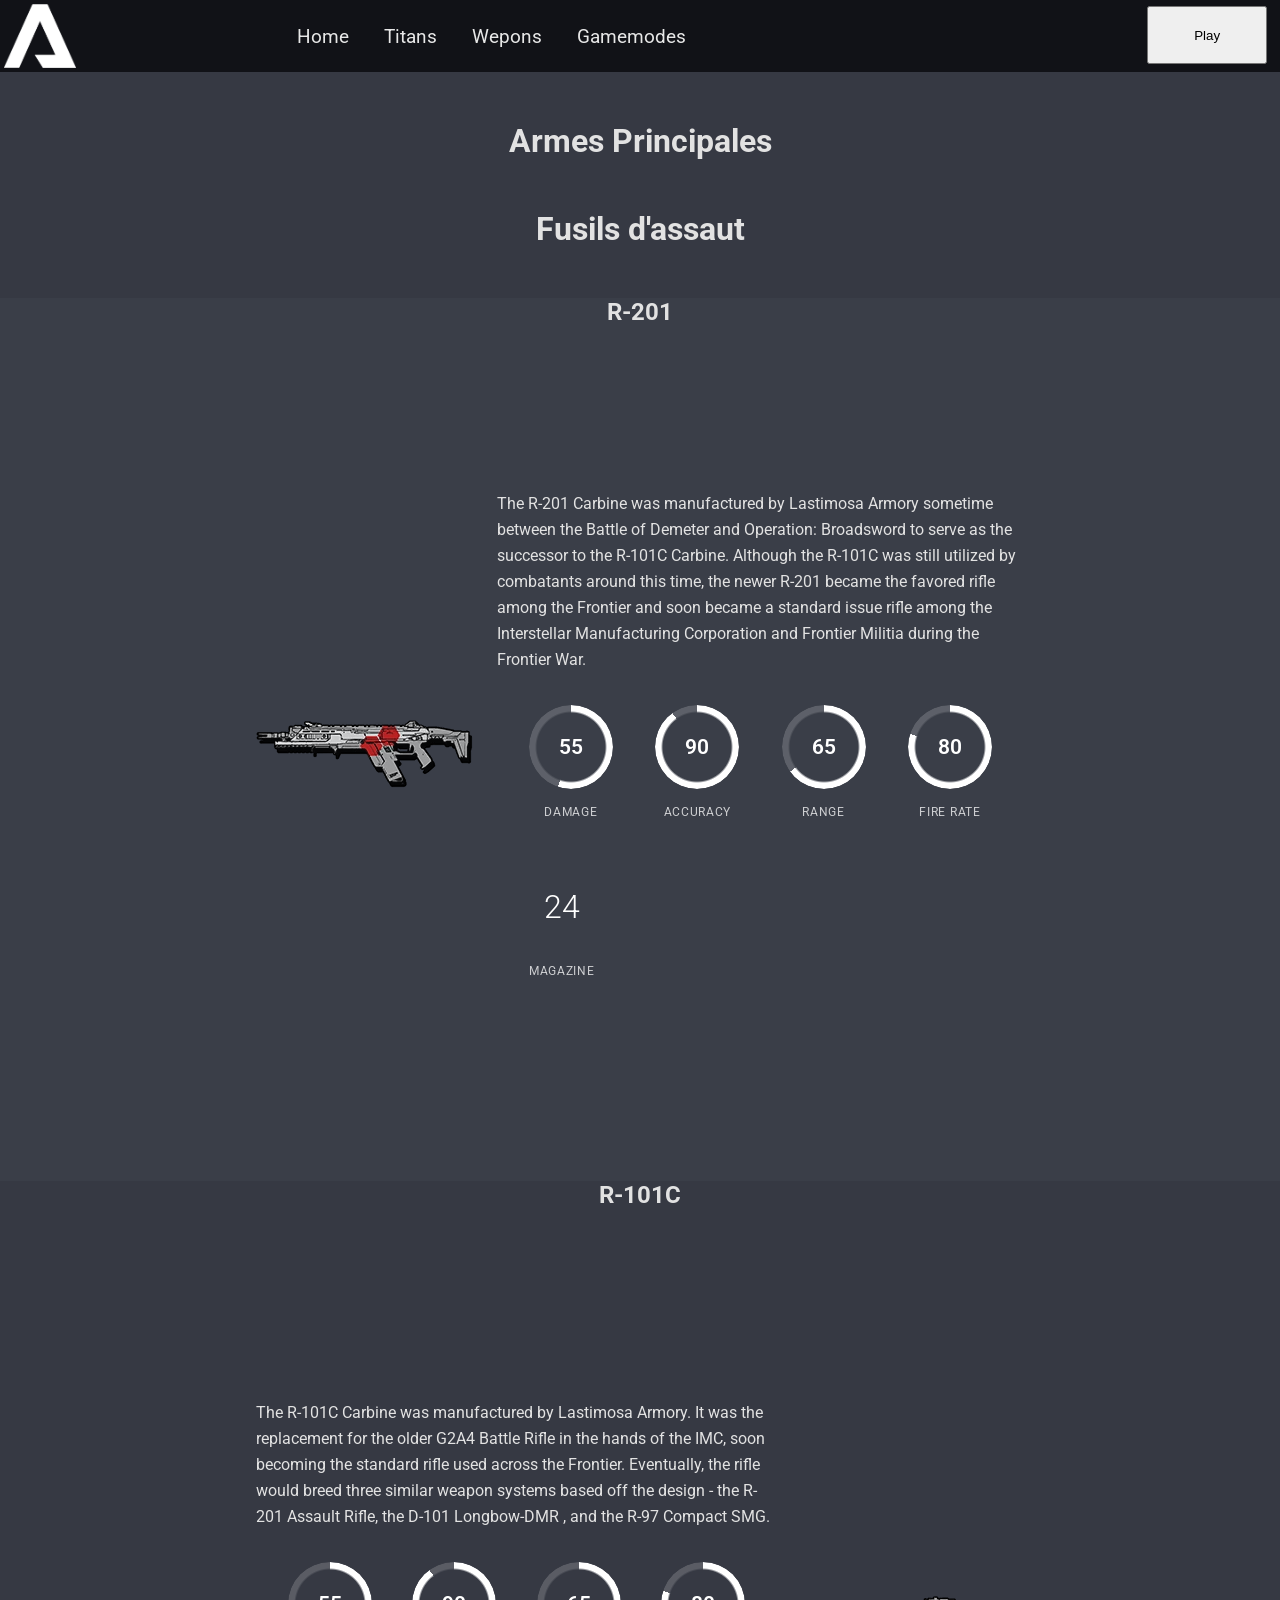
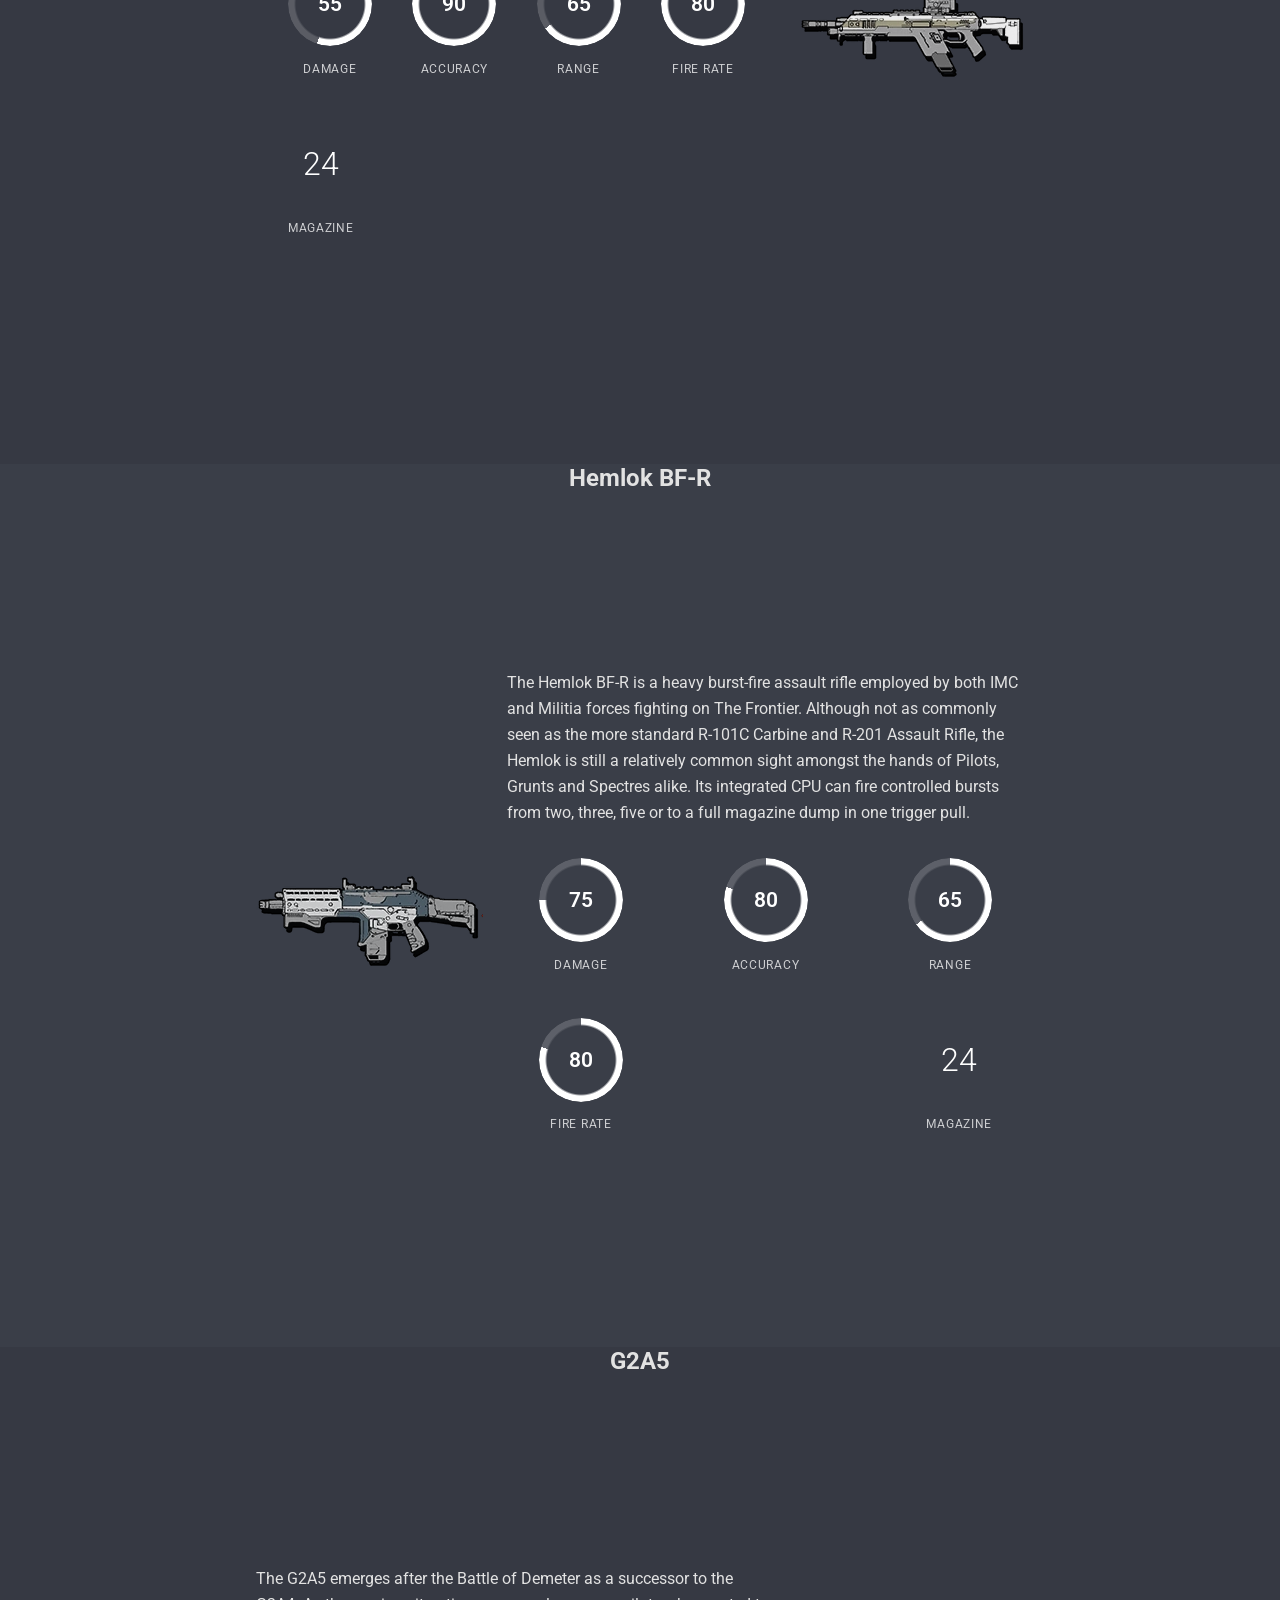
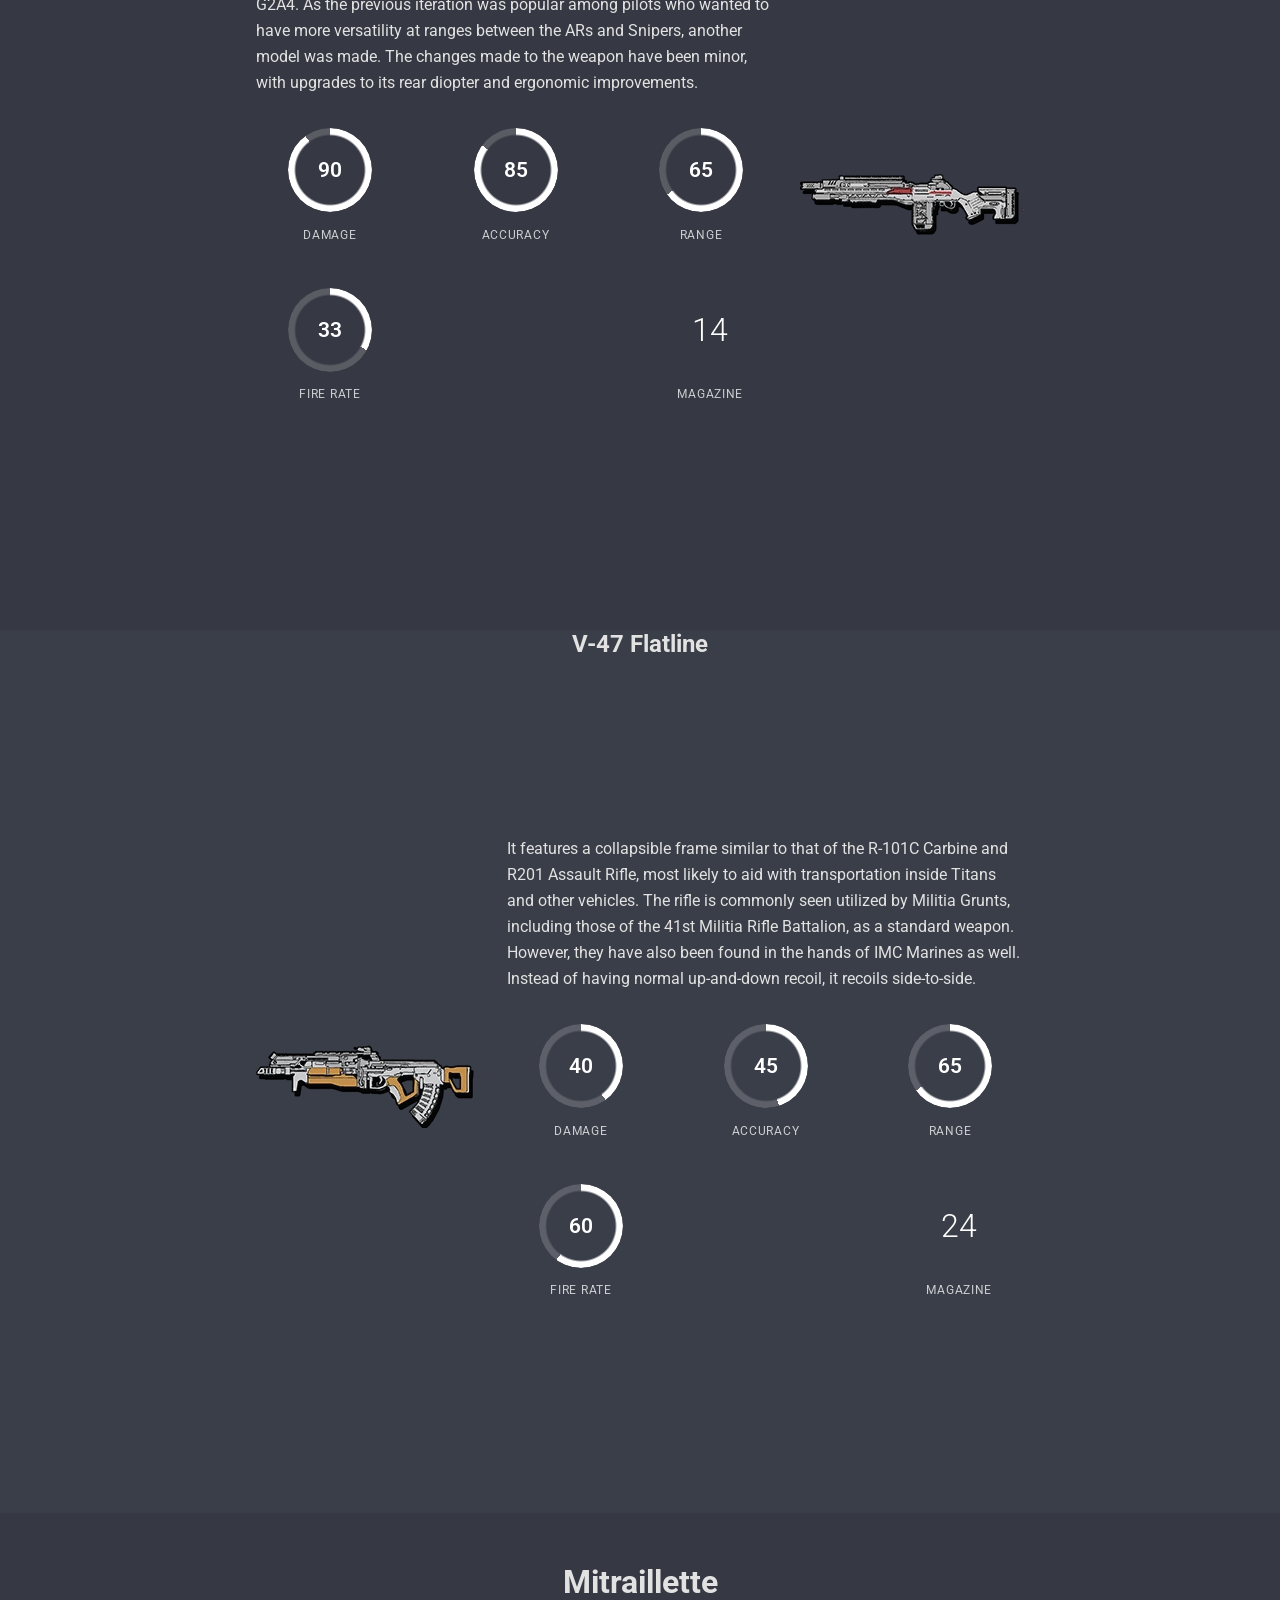
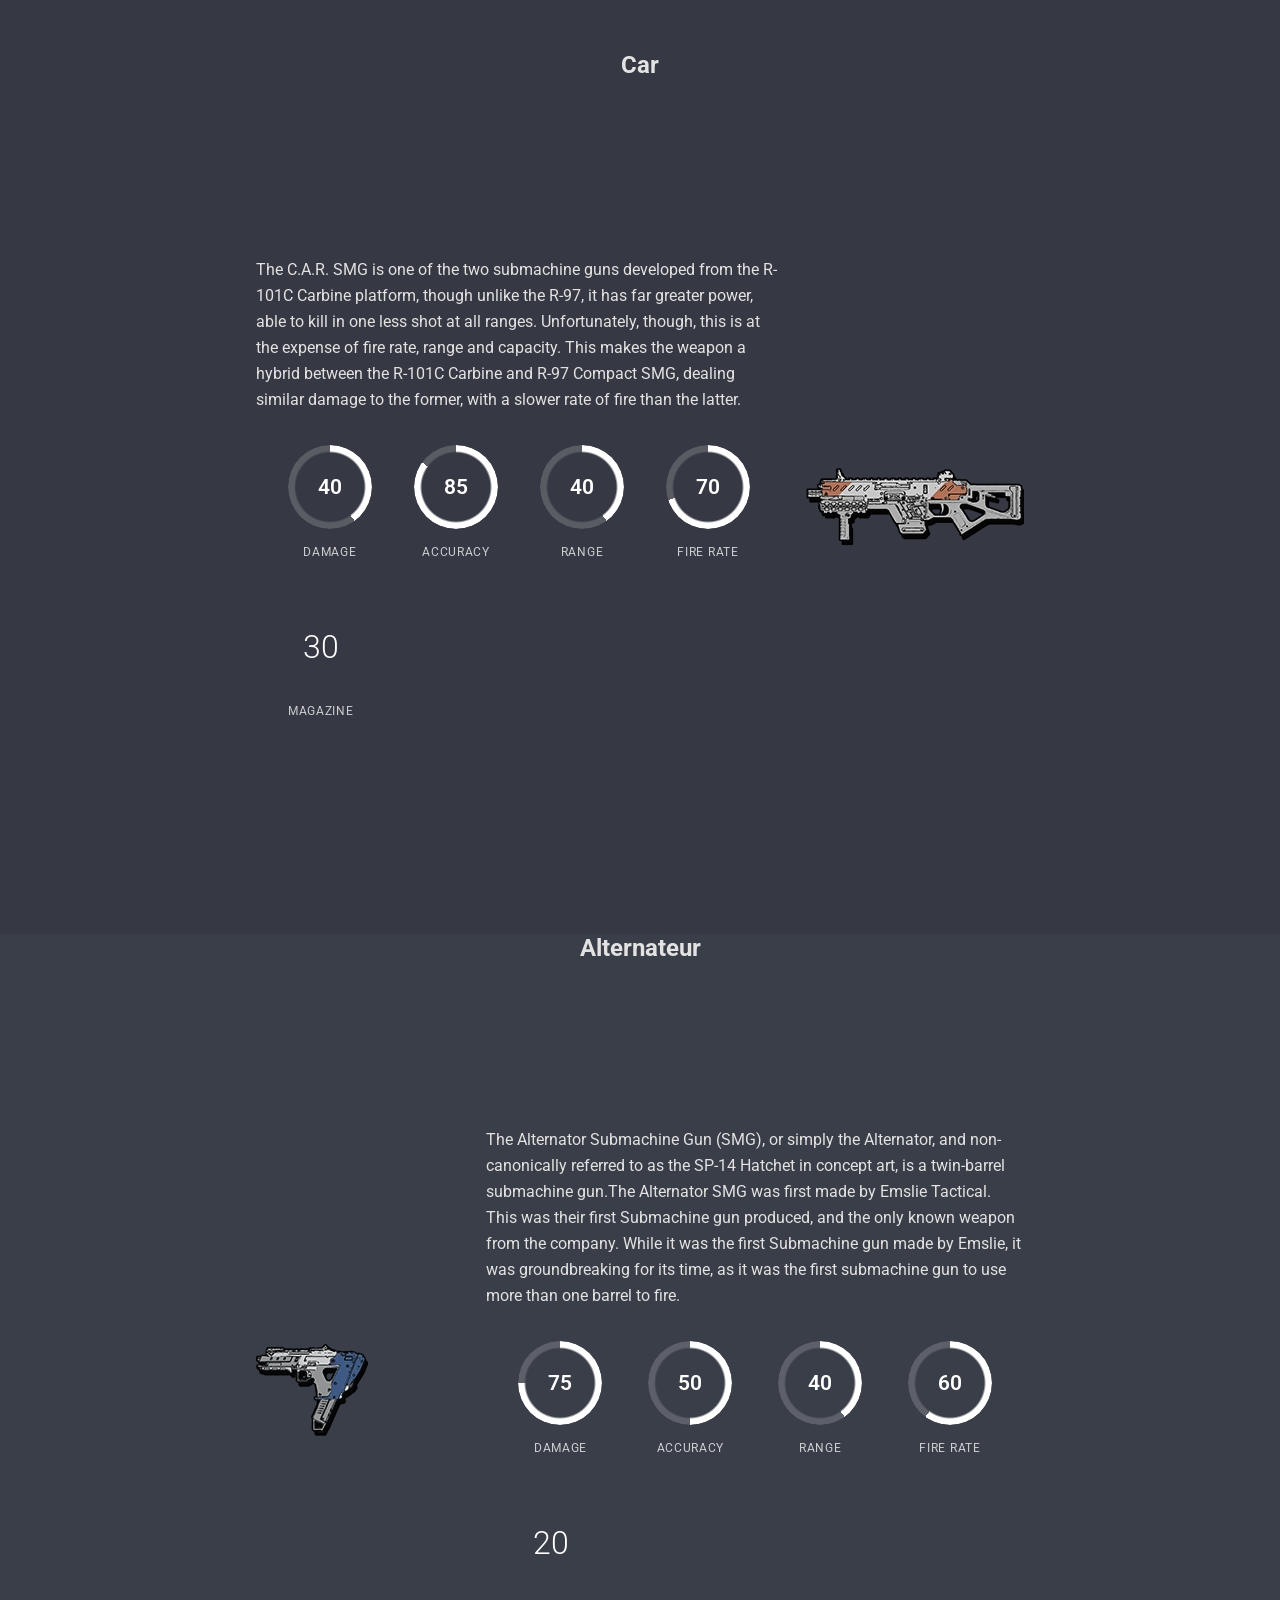
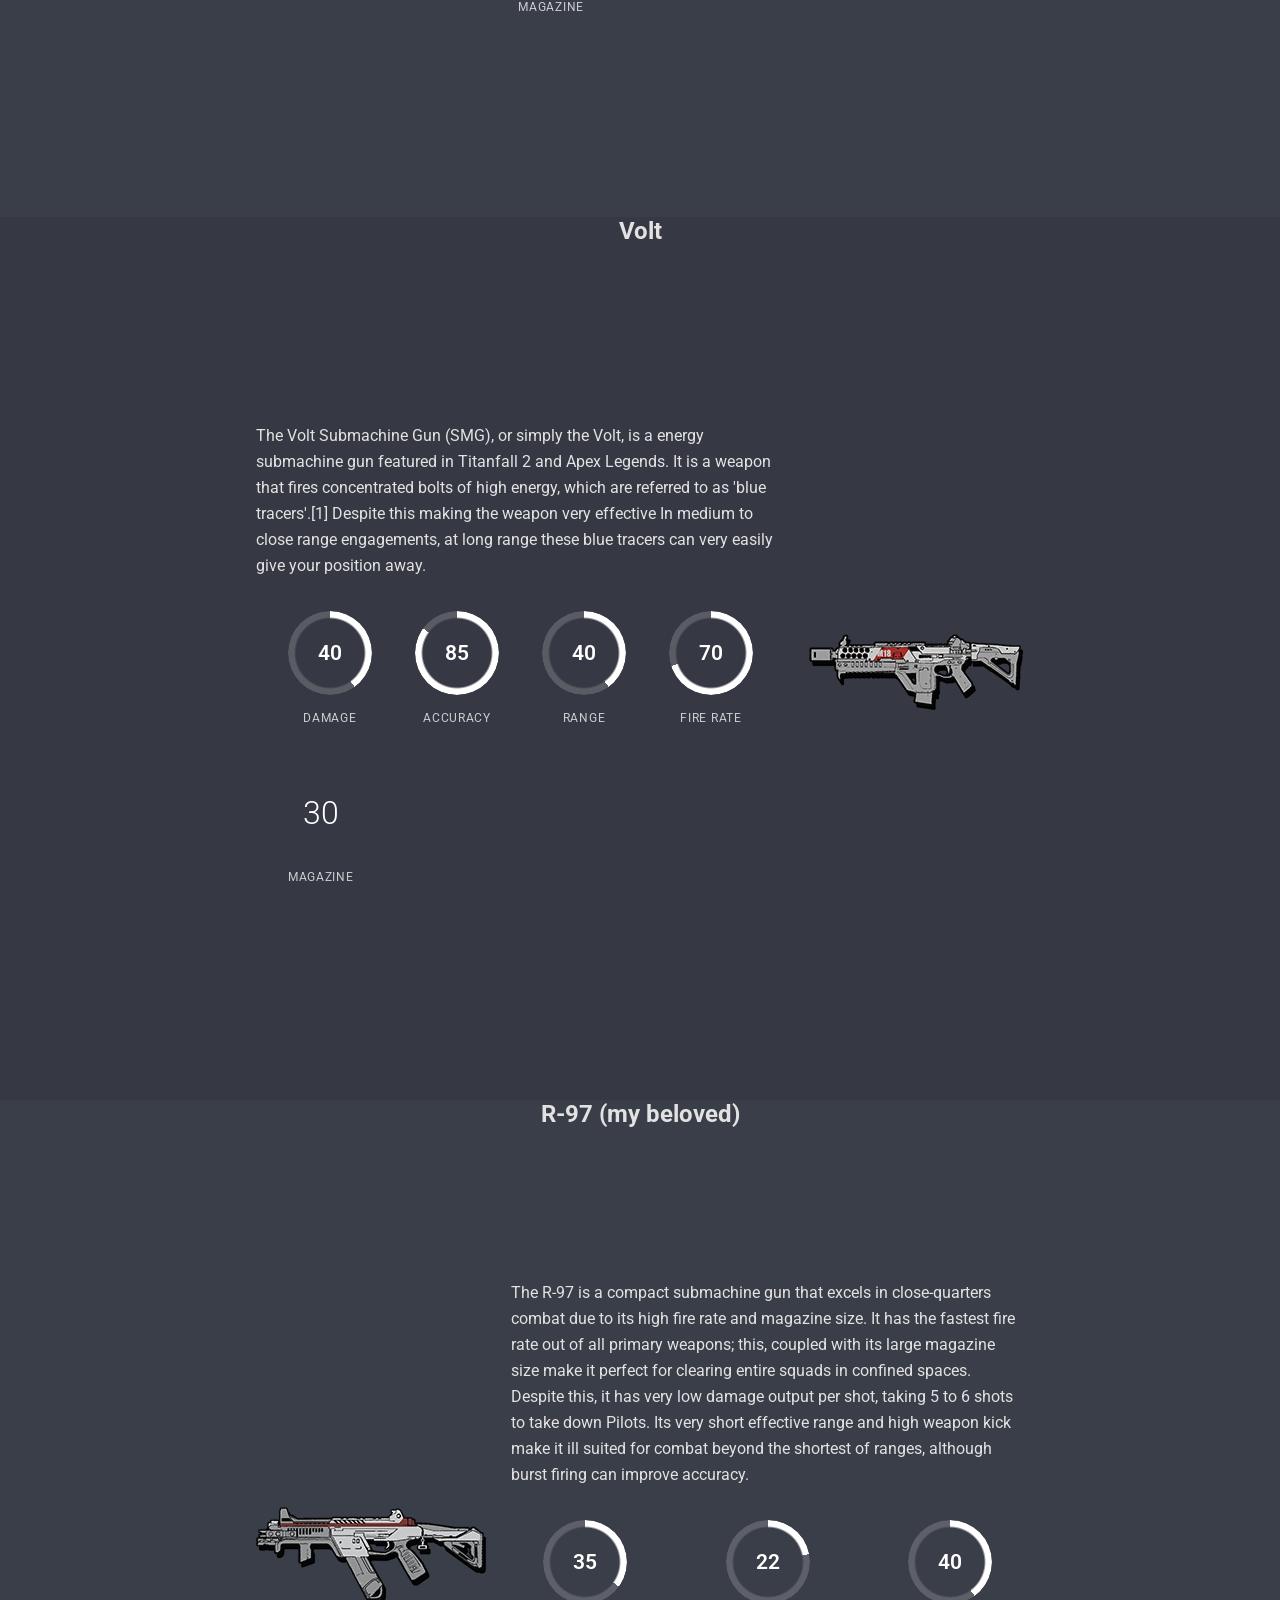
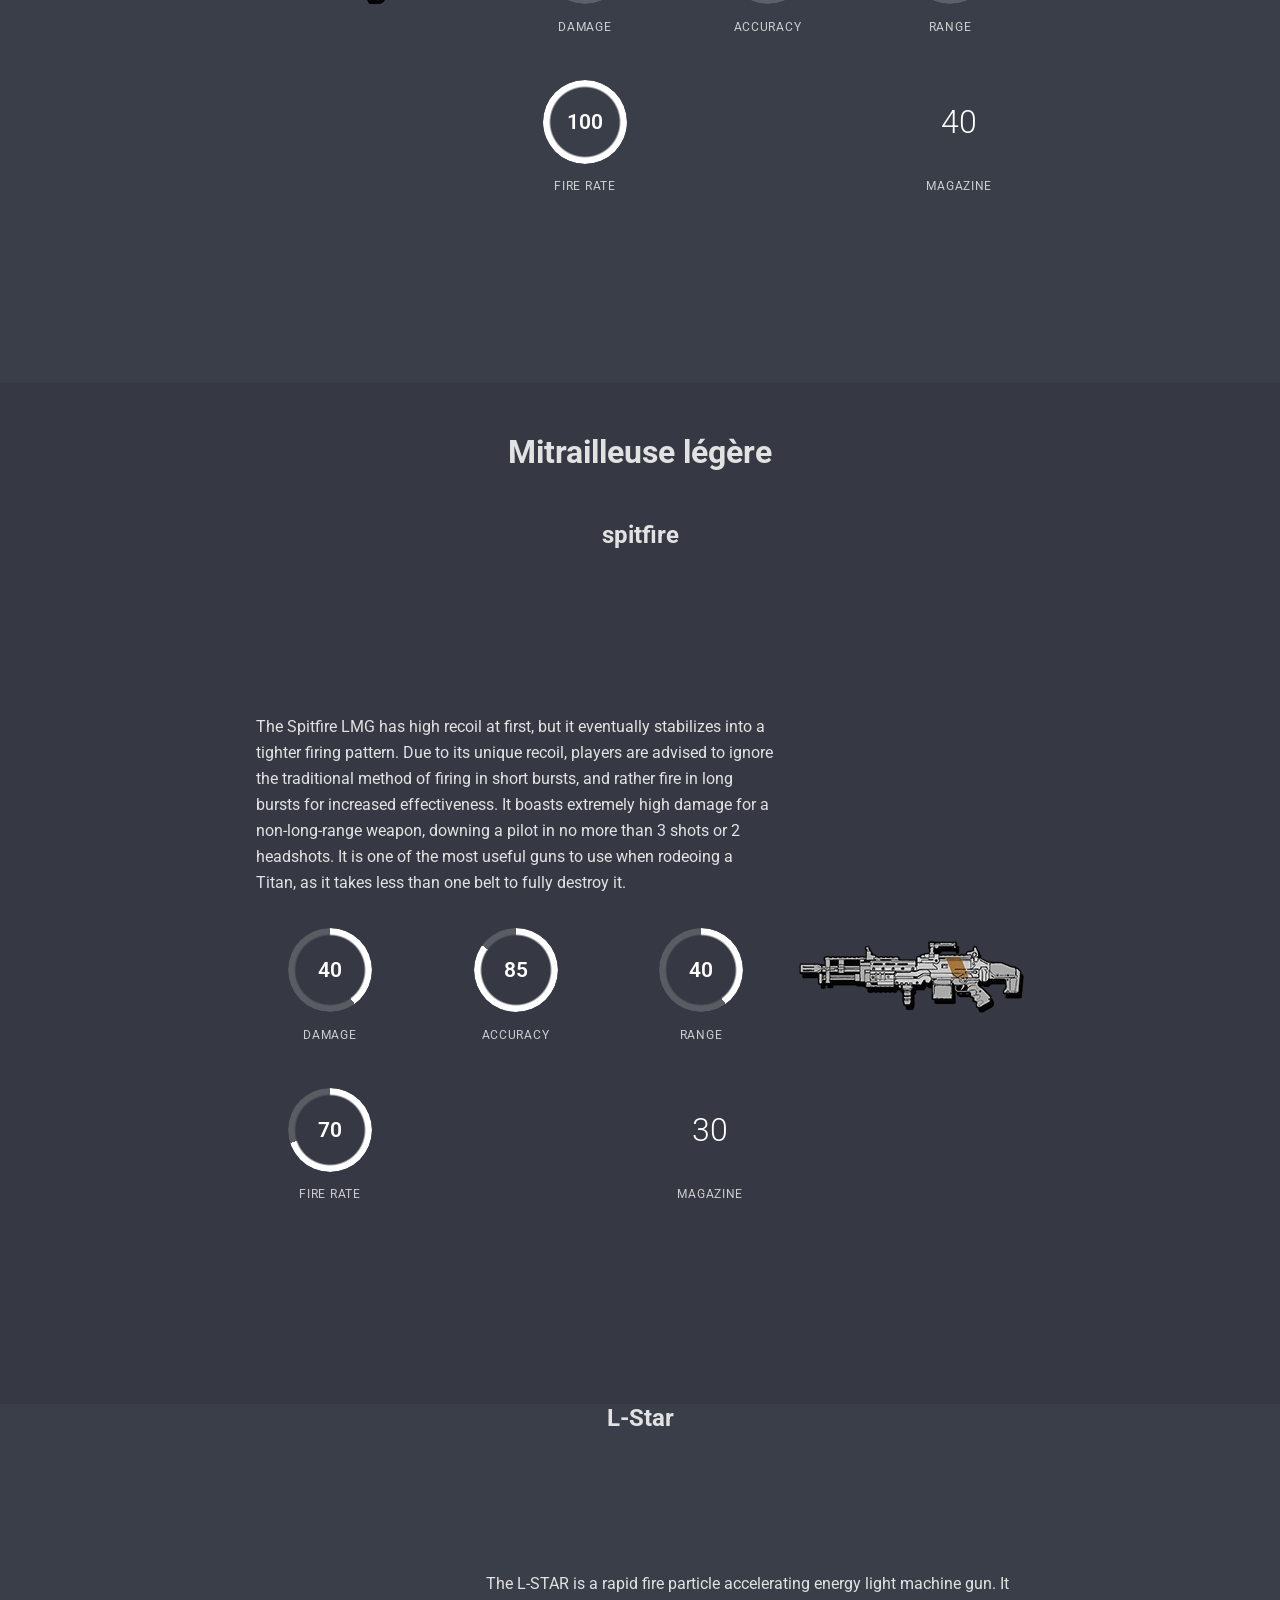
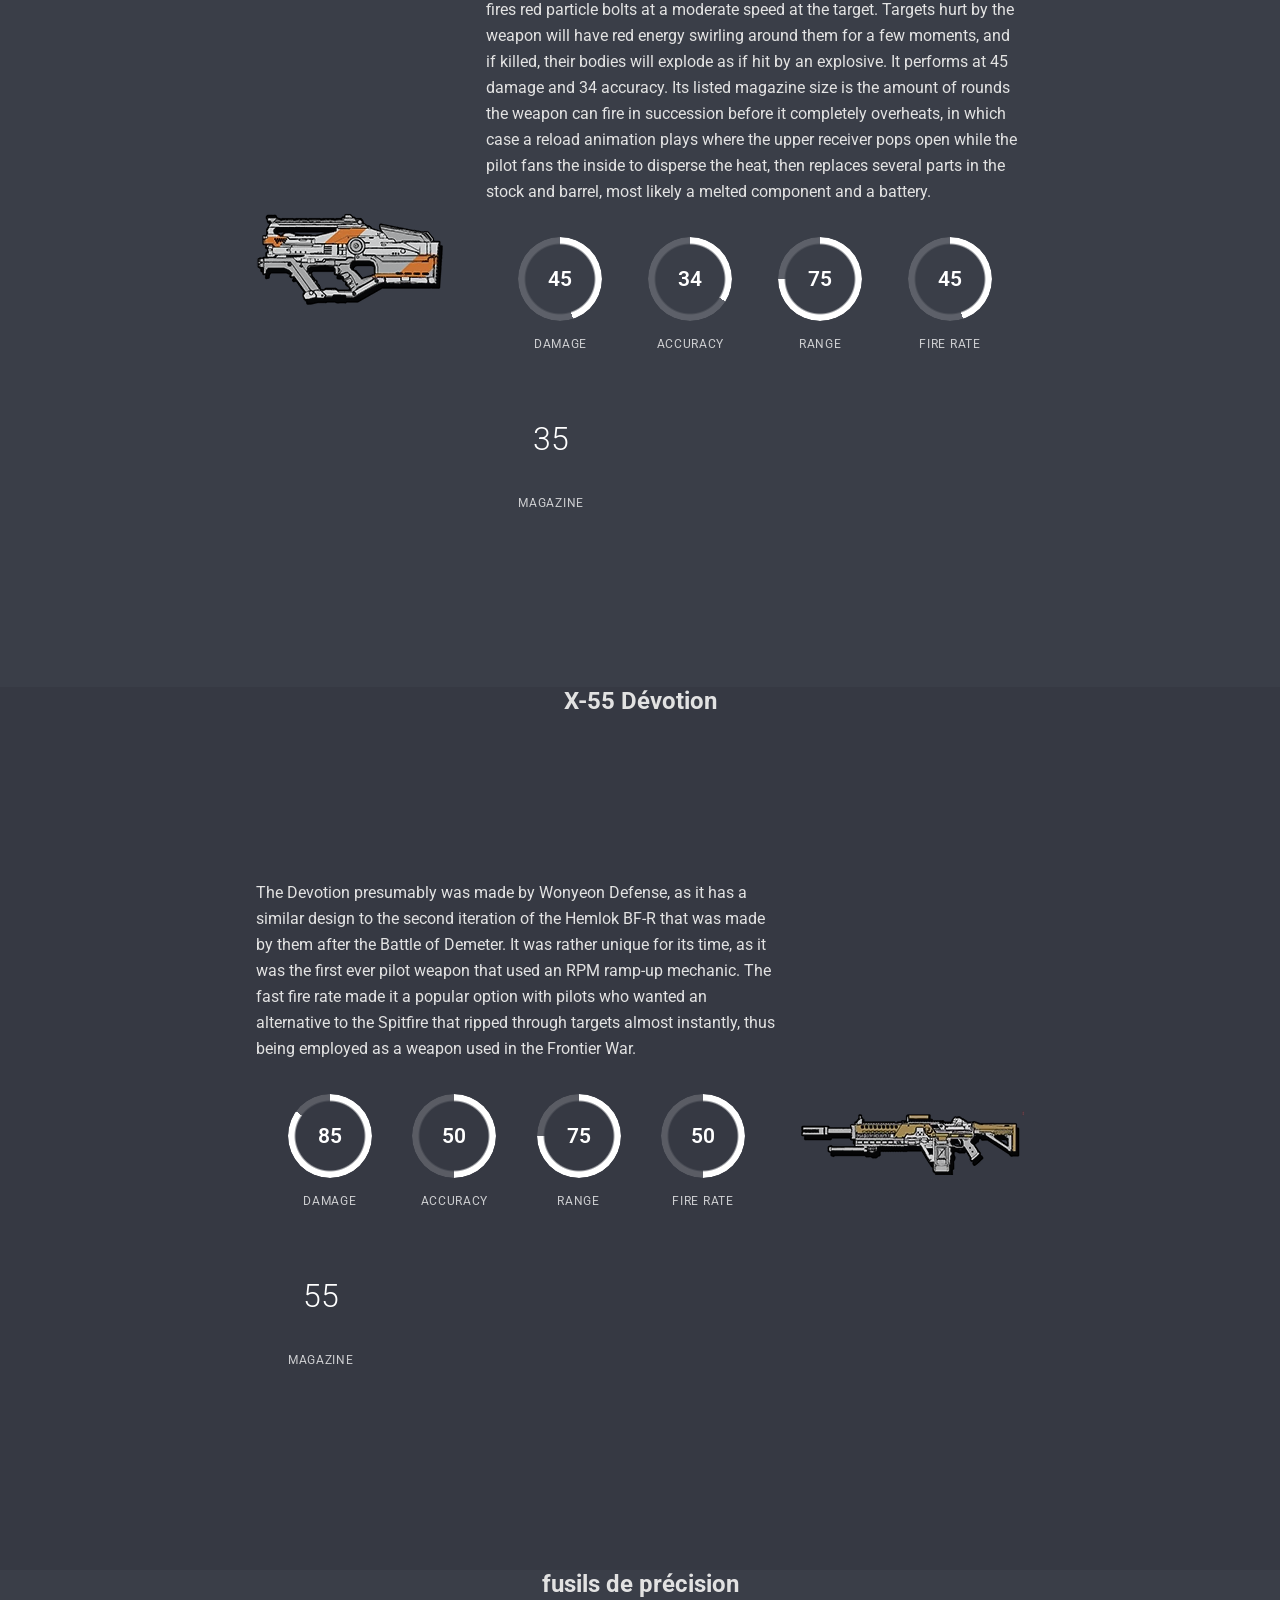
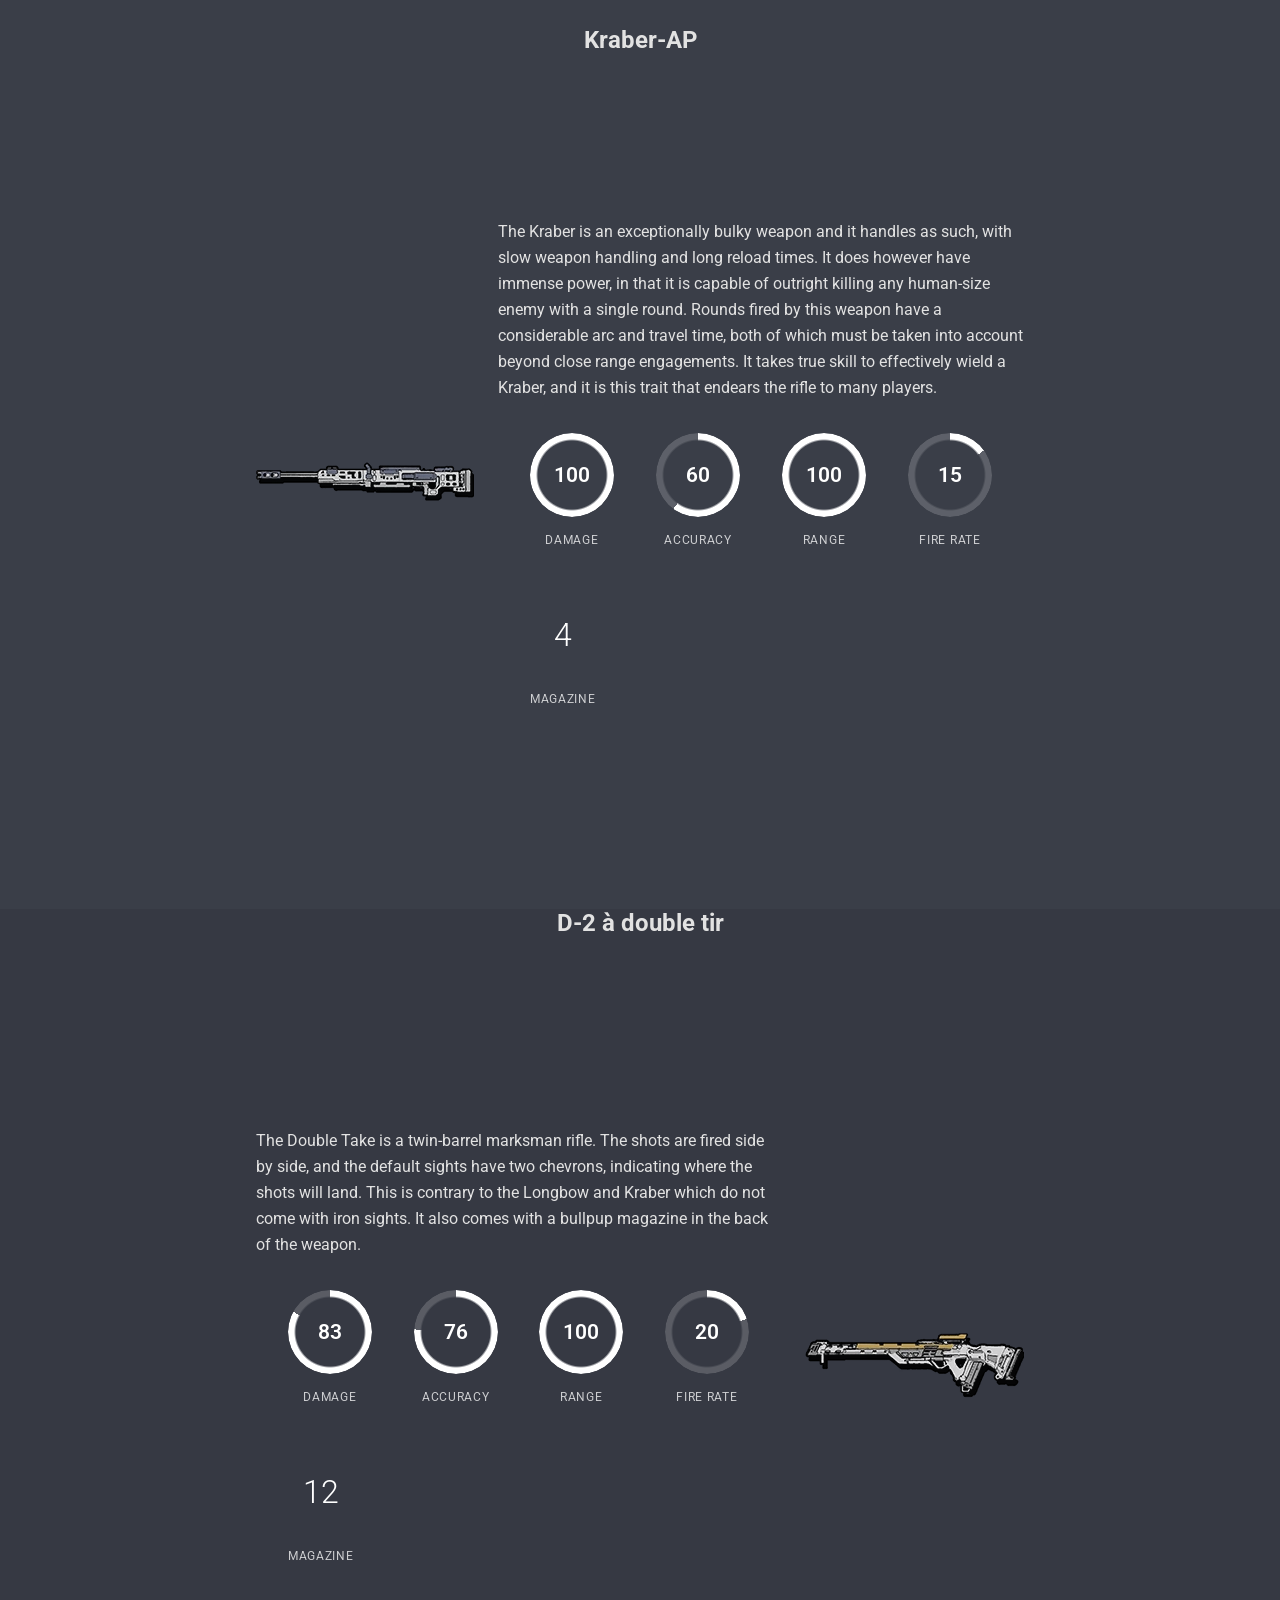
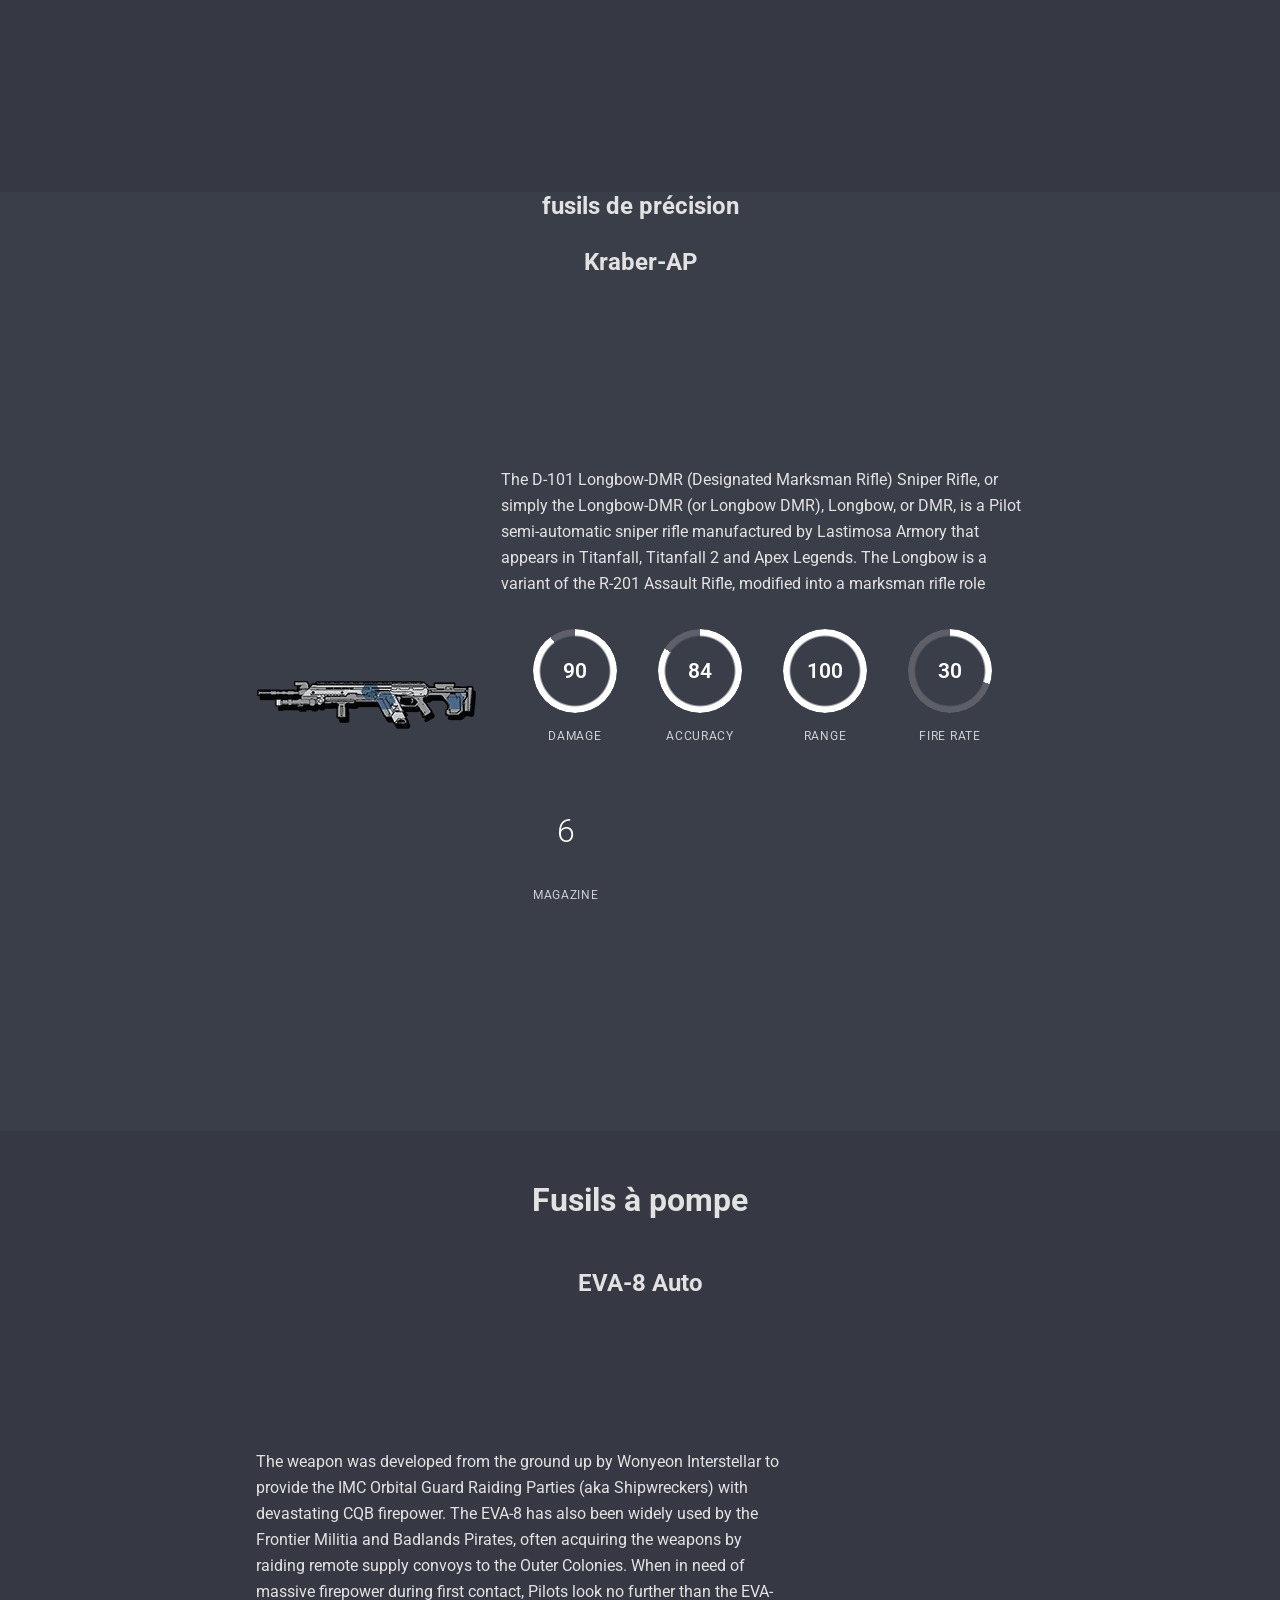
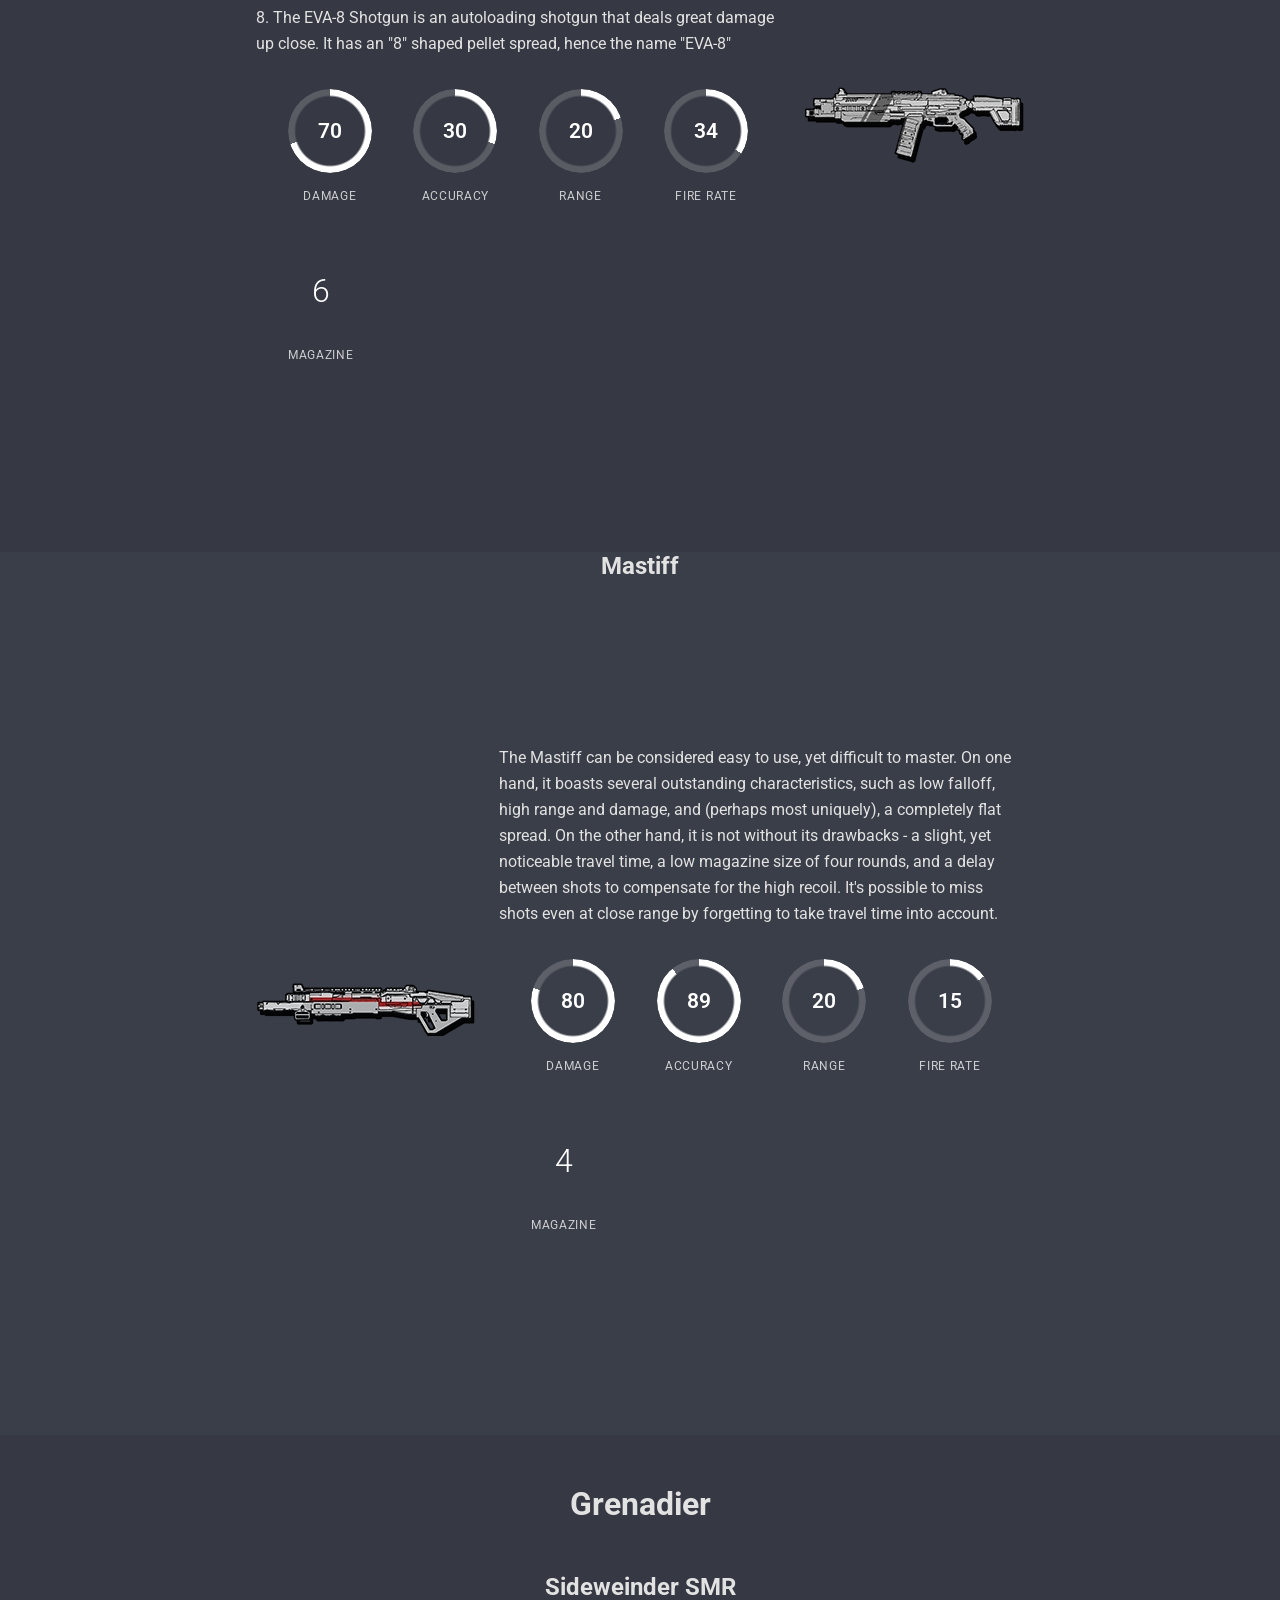
==== commit b6c9835c: "-" ====
--- a/arme.html
+++ b/arme.html
@@ -34,6 +34,7 @@
 
     <!-- corp de page -->
     <main>
+      <h1>Armes Principales</h1>
       <h1>Fusils d'assaut</h1>
       <section class="section-1">
         <h1>R-201</h1>
@@ -624,7 +625,1224 @@
             </div>
           </div>
 
-          <img src="images/icons/Volt_menu_icon_TF2.webp" alt="" />
+          <img src="images/icons/Spitfire_Icon.webp" alt="" />
+        </div>
+      </section>
+
+      <section class="section-1">
+        <h1>L-Star</h1>
+        <div class="container">
+          <img src="images/icons/L-STAR_Icon.webp" alt="" />
+          <div class="container-h">
+            <div class="text">
+              <p>
+                The L-STAR is a rapid fire particle accelerating energy light
+                machine gun. It fires red particle bolts at a moderate speed at
+                the target. Targets hurt by the weapon will have red energy
+                swirling around them for a few moments, and if killed, their
+                bodies will explode as if hit by an explosive. It performs at 45
+                damage and 34 accuracy. Its listed magazine size is the amount
+                of rounds the weapon can fire in succession before it completely
+                overheats, in which case a reload animation plays where the
+                upper receiver pops open while the pilot fans the inside to
+                disperse the heat, then replaces several parts in the stock and
+                barrel, most likely a melted component and a battery.
+              </p>
+              <div class="stats-bar">
+                <div class="stat">
+                  <div class="ring-wrap">
+                    <div class="ring" style="--pct: 45"></div>
+                    <div class="ring-value">45</div>
+                  </div>
+                  <div class="stat-label">Damage</div>
+                </div>
+
+                <div class="stat">
+                  <div class="ring-wrap">
+                    <div class="ring" style="--pct: 34"></div>
+                    <div class="ring-value">34</div>
+                  </div>
+                  <div class="stat-label">Accuracy</div>
+                </div>
+
+                <div class="stat">
+                  <div class="ring-wrap">
+                    <div class="ring" style="--pct: 75"></div>
+                    <div class="ring-value">75</div>
+                  </div>
+                  <div class="stat-label">Range</div>
+                </div>
+
+                <div class="stat">
+                  <div class="ring-wrap">
+                    <div class="ring" style="--pct: 45"></div>
+                    <div class="ring-value">45</div>
+                  </div>
+                  <div class="stat-label">Fire Rate</div>
+                </div>
+
+                <div class="stat plain">
+                  <div class="ring-value-standalone">35</div>
+                  <div class="stat-label">Magazine</div>
+                </div>
+              </div>
+            </div>
+          </div>
+        </div>
+      </section>
+
+      <section class="section">
+        <h1>X-55 Dévotion</h1>
+        <div class="container">
+          <div class="container-h">
+            <div class="text">
+              <p>
+                The Devotion presumably was made by Wonyeon Defense, as it has a
+                similar design to the second iteration of the Hemlok BF-R that
+                was made by them after the Battle of Demeter. It was rather
+                unique for its time, as it was the first ever pilot weapon that
+                used an RPM ramp-up mechanic. The fast fire rate made it a
+                popular option with pilots who wanted an alternative to the
+                Spitfire that ripped through targets almost instantly, thus
+                being employed as a weapon used in the Frontier War.
+              </p>
+              <div class="stats-bar">
+                <div class="stat">
+                  <div class="ring-wrap">
+                    <div class="ring" style="--pct: 85"></div>
+                    <div class="ring-value">85</div>
+                  </div>
+                  <div class="stat-label">Damage</div>
+                </div>
+
+                <div class="stat">
+                  <div class="ring-wrap">
+                    <div class="ring" style="--pct: 50"></div>
+                    <div class="ring-value">50</div>
+                  </div>
+                  <div class="stat-label">Accuracy</div>
+                </div>
+
+                <div class="stat">
+                  <div class="ring-wrap">
+                    <div class="ring" style="--pct: 75"></div>
+                    <div class="ring-value">75</div>
+                  </div>
+                  <div class="stat-label">Range</div>
+                </div>
+
+                <div class="stat">
+                  <div class="ring-wrap">
+                    <div class="ring" style="--pct: 50"></div>
+                    <div class="ring-value">50</div>
+                  </div>
+                  <div class="stat-label">Fire Rate</div>
+                </div>
+
+                <div class="stat plain">
+                  <div class="ring-value-standalone">55</div>
+                  <div class="stat-label">Magazine</div>
+                </div>
+              </div>
+            </div>
+          </div>
+
+          <img src="images/icons/Devotion_Icon.webp" alt="" />
+        </div>
+      </section>
+
+      <section class="section-1">
+        <h1>fusils de précision <br /><br /></h1>
+        <h1>Kraber-AP</h1>
+        <div class="container">
+          <img src="images/icons/Kraber_Icon.webp" alt="" />
+          <div class="container-h">
+            <div class="text">
+              <p>
+                The Kraber is an exceptionally bulky weapon and it handles as
+                such, with slow weapon handling and long reload times. It does
+                however have immense power, in that it is capable of outright
+                killing any human-size enemy with a single round. Rounds fired
+                by this weapon have a considerable arc and travel time, both of
+                which must be taken into account beyond close range engagements.
+                It takes true skill to effectively wield a Kraber, and it is
+                this trait that endears the rifle to many players.
+              </p>
+              <div class="stats-bar">
+                <div class="stat">
+                  <div class="ring-wrap">
+                    <div class="ring" style="--pct: 100"></div>
+                    <div class="ring-value">100</div>
+                  </div>
+                  <div class="stat-label">Damage</div>
+                </div>
+
+                <div class="stat">
+                  <div class="ring-wrap">
+                    <div class="ring" style="--pct: 60"></div>
+                    <div class="ring-value">60</div>
+                  </div>
+                  <div class="stat-label">Accuracy</div>
+                </div>
+
+                <div class="stat">
+                  <div class="ring-wrap">
+                    <div class="ring" style="--pct: 100"></div>
+                    <div class="ring-value">100</div>
+                  </div>
+                  <div class="stat-label">Range</div>
+                </div>
+
+                <div class="stat">
+                  <div class="ring-wrap">
+                    <div class="ring" style="--pct: 15"></div>
+                    <div class="ring-value">15</div>
+                  </div>
+                  <div class="stat-label">Fire Rate</div>
+                </div>
+
+                <div class="stat plain">
+                  <div class="ring-value-standalone">4</div>
+                  <div class="stat-label">Magazine</div>
+                </div>
+              </div>
+            </div>
+          </div>
+        </div>
+      </section>
+
+      <section class="section">
+        <h1>D-2 à double tir</h1>
+        <div class="container">
+          <div class="container-h">
+            <div class="text">
+              <p>
+                The Double Take is a twin-barrel marksman rifle. The shots are
+                fired side by side, and the default sights have two chevrons,
+                indicating where the shots will land. This is contrary to the
+                Longbow and Kraber which do not come with iron sights. It also
+                comes with a bullpup magazine in the back of the weapon.
+              </p>
+              <div class="stats-bar">
+                <div class="stat">
+                  <div class="ring-wrap">
+                    <div class="ring" style="--pct: 83"></div>
+                    <div class="ring-value">83</div>
+                  </div>
+                  <div class="stat-label">Damage</div>
+                </div>
+
+                <div class="stat">
+                  <div class="ring-wrap">
+                    <div class="ring" style="--pct: 76"></div>
+                    <div class="ring-value">76</div>
+                  </div>
+                  <div class="stat-label">Accuracy</div>
+                </div>
+
+                <div class="stat">
+                  <div class="ring-wrap">
+                    <div class="ring" style="--pct: 100"></div>
+                    <div class="ring-value">100</div>
+                  </div>
+                  <div class="stat-label">Range</div>
+                </div>
+
+                <div class="stat">
+                  <div class="ring-wrap">
+                    <div class="ring" style="--pct: 20"></div>
+                    <div class="ring-value">20</div>
+                  </div>
+                  <div class="stat-label">Fire Rate</div>
+                </div>
+
+                <div class="stat plain">
+                  <div class="ring-value-standalone">12</div>
+                  <div class="stat-label">Magazine</div>
+                </div>
+              </div>
+            </div>
+          </div>
+
+          <img src="images/icons/DoubleTake_Icon.webp" alt="" />
+        </div>
+      </section>
+
+      <section class="section-1">
+        <h1>fusils de précision <br /><br /></h1>
+        <h1>Kraber-AP</h1>
+        <div class="container">
+          <img src="images/icons/Longbow_Icon.webp" alt="" />
+          <div class="container-h">
+            <div class="text">
+              <p>
+                The D-101 Longbow-DMR (Designated Marksman Rifle) Sniper Rifle,
+                or simply the Longbow-DMR (or Longbow DMR), Longbow, or DMR, is
+                a Pilot semi-automatic sniper rifle manufactured by Lastimosa
+                Armory that appears in Titanfall, Titanfall 2 and Apex Legends.
+                The Longbow is a variant of the R-201 Assault Rifle, modified
+                into a marksman rifle role
+              </p>
+              <div class="stats-bar">
+                <div class="stat">
+                  <div class="ring-wrap">
+                    <div class="ring" style="--pct: 90"></div>
+                    <div class="ring-value">90</div>
+                  </div>
+                  <div class="stat-label">Damage</div>
+                </div>
+
+                <div class="stat">
+                  <div class="ring-wrap">
+                    <div class="ring" style="--pct: 84"></div>
+                    <div class="ring-value">84</div>
+                  </div>
+                  <div class="stat-label">Accuracy</div>
+                </div>
+
+                <div class="stat">
+                  <div class="ring-wrap">
+                    <div class="ring" style="--pct: 100"></div>
+                    <div class="ring-value">100</div>
+                  </div>
+                  <div class="stat-label">Range</div>
+                </div>
+
+                <div class="stat">
+                  <div class="ring-wrap">
+                    <div class="ring" style="--pct: 30"></div>
+                    <div class="ring-value">30</div>
+                  </div>
+                  <div class="stat-label">Fire Rate</div>
+                </div>
+
+                <div class="stat plain">
+                  <div class="ring-value-standalone">6</div>
+                  <div class="stat-label">Magazine</div>
+                </div>
+              </div>
+            </div>
+          </div>
+        </div>
+      </section>
+
+      <h1>Fusils à pompe</h1>
+
+      <section class="section">
+        <h1>EVA-8 Auto</h1>
+        <div class="container">
+          <div class="container-h">
+            <div class="text">
+              <p>
+                The weapon was developed from the ground up by Wonyeon
+                Interstellar to provide the IMC Orbital Guard Raiding Parties
+                (aka Shipwreckers) with devastating CQB firepower. The EVA-8 has
+                also been widely used by the Frontier Militia and Badlands
+                Pirates, often acquiring the weapons by raiding remote supply
+                convoys to the Outer Colonies. When in need of massive firepower
+                during first contact, Pilots look no further than the EVA-8. The
+                EVA-8 Shotgun is an autoloading shotgun that deals great damage
+                up close. It has an "8" shaped pellet spread, hence the name
+                "EVA-8"
+              </p>
+              <div class="stats-bar">
+                <div class="stat">
+                  <div class="ring-wrap">
+                    <div class="ring" style="--pct: 70"></div>
+                    <div class="ring-value">70</div>
+                  </div>
+                  <div class="stat-label">Damage</div>
+                </div>
+
+                <div class="stat">
+                  <div class="ring-wrap">
+                    <div class="ring" style="--pct: 30"></div>
+                    <div class="ring-value">30</div>
+                  </div>
+                  <div class="stat-label">Accuracy</div>
+                </div>
+
+                <div class="stat">
+                  <div class="ring-wrap">
+                    <div class="ring" style="--pct: 20"></div>
+                    <div class="ring-value">20</div>
+                  </div>
+                  <div class="stat-label">Range</div>
+                </div>
+
+                <div class="stat">
+                  <div class="ring-wrap">
+                    <div class="ring" style="--pct: 34"></div>
+                    <div class="ring-value">34</div>
+                  </div>
+                  <div class="stat-label">Fire Rate</div>
+                </div>
+
+                <div class="stat plain">
+                  <div class="ring-value-standalone">6</div>
+                  <div class="stat-label">Magazine</div>
+                </div>
+              </div>
+            </div>
+          </div>
+
+          <img src="images/icons/EVA-8_Icon.webp" alt="" />
+        </div>
+      </section>
+
+      <section class="section-1">
+        <h1>Mastiff</h1>
+        <div class="container">
+          <img src="images/icons/Mastiff_Icon.webp" alt="" />
+          <div class="container-h">
+            <div class="text">
+              <p>
+                The Mastiff can be considered easy to use, yet difficult to
+                master. On one hand, it boasts several outstanding
+                characteristics, such as low falloff, high range and damage, and
+                (perhaps most uniquely), a completely flat spread. On the other
+                hand, it is not without its drawbacks - a slight, yet noticeable
+                travel time, a low magazine size of four rounds, and a delay
+                between shots to compensate for the high recoil. It's possible
+                to miss shots even at close range by forgetting to take travel
+                time into account.
+              </p>
+              <div class="stats-bar">
+                <div class="stat">
+                  <div class="ring-wrap">
+                    <div class="ring" style="--pct: 80"></div>
+                    <div class="ring-value">80</div>
+                  </div>
+                  <div class="stat-label">Damage</div>
+                </div>
+
+                <div class="stat">
+                  <div class="ring-wrap">
+                    <div class="ring" style="--pct: 89"></div>
+                    <div class="ring-value">89</div>
+                  </div>
+                  <div class="stat-label">Accuracy</div>
+                </div>
+
+                <div class="stat">
+                  <div class="ring-wrap">
+                    <div class="ring" style="--pct: 20"></div>
+                    <div class="ring-value">20</div>
+                  </div>
+                  <div class="stat-label">Range</div>
+                </div>
+
+                <div class="stat">
+                  <div class="ring-wrap">
+                    <div class="ring" style="--pct: 15"></div>
+                    <div class="ring-value">15</div>
+                  </div>
+                  <div class="stat-label">Fire Rate</div>
+                </div>
+
+                <div class="stat plain">
+                  <div class="ring-value-standalone">4</div>
+                  <div class="stat-label">Magazine</div>
+                </div>
+              </div>
+            </div>
+          </div>
+        </div>
+      </section>
+
+      <h1>Grenadier</h1>
+
+      <section class="section">
+        <h1>Sideweinder SMR</h1>
+        <div class="container">
+          <div class="container-h">
+            <div class="text">
+              <p>
+                The Sidewinder is an anti-Titan weapon that makes it easy for
+                the Pilots to damage enemy Titans. The micro-missiles do limited
+                damage, but may do critical damage by hitting vulnerable spots.
+                It has a rather high fire rate with a high magazine capacity to
+                boot. It should be advised that it is useless when rodeo
+                attacking a Titan, because the missiles will explode on impact,
+                killing the pilot. It is mainly effective at close range where
+                it can hit vulnerable spots and deal critical damage. It is less
+                effective at medium range, where it can at least hit an enemy.
+                For long range, other anti-titan weapons are preferable.
+              </p>
+              <div class="stats-bar">
+                <div class="stat">
+                  <div class="ring-wrap">
+                    <div class="ring" style="--pct: 53"></div>
+                    <div class="ring-value">53</div>
+                  </div>
+                  <div class="stat-label">Damage</div>
+                </div>
+
+                <div class="stat">
+                  <div class="ring-wrap">
+                    <div class="ring" style="--pct: 39"></div>
+                    <div class="ring-value">39</div>
+                  </div>
+                  <div class="stat-label">Accuracy</div>
+                </div>
+
+                <div class="stat">
+                  <div class="ring-wrap">
+                    <div class="ring" style="--pct: 68"></div>
+                    <div class="ring-value">68</div>
+                  </div>
+                  <div class="stat-label">Range</div>
+                </div>
+
+                <div class="stat">
+                  <div class="ring-wrap">
+                    <div class="ring" style="--pct: 48"></div>
+                    <div class="ring-value">48</div>
+                  </div>
+                  <div class="stat-label">Fire Rate</div>
+                </div>
+
+                <div class="stat plain">
+                  <div class="ring-value-standalone">20</div>
+                  <div class="stat-label">Magazine</div>
+                </div>
+              </div>
+            </div>
+          </div>
+
+          <img src="images/icons/SMR_Icon.webp" alt="" />
+        </div>
+      </section>
+
+      <section class="section-1">
+        <h1>EPG-1</h1>
+        <div class="container">
+          <img src="images/icons/EPG_Icon.webp" alt="" />
+          <div class="container-h">
+            <div class="text">
+              <p>
+                The Mastiff can be considered easy to use, yet difficult to
+                master. On one hand, it boasts several outstanding
+                characteristics, such as low falloff, high range and damage, and
+                (perhaps most uniquely), a completely flat spread. On the other
+                hand, it is not without its drawbacks - a slight, yet noticeable
+                travel time, a low magazine size of four rounds, and a delay
+                between shots to compensate for the high recoil. It's possible
+                to miss shots even at close range by forgetting to take travel
+                time into account.
+              </p>
+              <div class="stats-bar">
+                <div class="stat">
+                  <div class="ring-wrap">
+                    <div class="ring" style="--pct: 83"></div>
+                    <div class="ring-value">83</div>
+                  </div>
+                  <div class="stat-label">Damage</div>
+                </div>
+
+                <div class="stat">
+                  <div class="ring-wrap">
+                    <div class="ring" style="--pct: 100"></div>
+                    <div class="ring-value">100</div>
+                  </div>
+                  <div class="stat-label">Accuracy</div>
+                </div>
+
+                <div class="stat">
+                  <div class="ring-wrap">
+                    <div class="ring" style="--pct: 100"></div>
+                    <div class="ring-value">100</div>
+                  </div>
+                  <div class="stat-label">Range</div>
+                </div>
+
+                <div class="stat">
+                  <div class="ring-wrap">
+                    <div class="ring" style="--pct: 17"></div>
+                    <div class="ring-value">17</div>
+                  </div>
+                  <div class="stat-label">Fire Rate</div>
+                </div>
+
+                <div class="stat plain">
+                  <div class="ring-value-standalone">5</div>
+                  <div class="stat-label">Magazine</div>
+                </div>
+              </div>
+            </div>
+          </div>
+        </div>
+      </section>
+
+      <section class="section">
+        <h1>R-6P Softball</h1>
+        <div class="container">
+          <div class="container-h">
+            <div class="text">
+              <p>
+                The R-6P Softball Anti-Armor Grenade Launcher (AAGL) is a rotary
+                magazine, Pilot-operated, anti-Titan grenade launcher. It is
+                lightweight and stowable, which allowed its operator to quickly
+                fire and maneuver. Multiple types of rounds can be fired from
+                the weapon such as HE, EMP, Smoke, Tracer and High-Density Slugs
+                - though only sticky grenades can be fired in-game. It can be
+                utilized with direct or indirect fire modes which allow for
+                varied firing patterns and combination attacks. Rugged, reliable
+                and its simple design make the AAGL Softball a highly effective
+                anti-Titan weapon. The Softball's munitions have the ability to
+                stick to targets and surfaces, and detonate a short time after
+                impact.
+              </p>
+              <div class="stats-bar">
+                <div class="stat">
+                  <div class="ring-wrap">
+                    <div class="ring" style="--pct: 71"></div>
+                    <div class="ring-value">71</div>
+                  </div>
+                  <div class="stat-label">Damage</div>
+                </div>
+
+                <div class="stat">
+                  <div class="ring-wrap">
+                    <div class="ring" style="--pct: 65"></div>
+                    <div class="ring-value">65</div>
+                  </div>
+                  <div class="stat-label">Accuracy</div>
+                </div>
+
+                <div class="stat">
+                  <div class="ring-wrap">
+                    <div class="ring" style="--pct: 66"></div>
+                    <div class="ring-value">66</div>
+                  </div>
+                  <div class="stat-label">Range</div>
+                </div>
+
+                <div class="stat">
+                  <div class="ring-wrap">
+                    <div class="ring" style="--pct: 19"></div>
+                    <div class="ring-value">19</div>
+                  </div>
+                  <div class="stat-label">Fire Rate</div>
+                </div>
+
+                <div class="stat plain">
+                  <div class="ring-value-standalone">6</div>
+                  <div class="stat-label">Magazine</div>
+                </div>
+              </div>
+            </div>
+          </div>
+
+          <img src="images/icons/Softball_menu_icon_TF2.webp" alt="" />
+        </div>
+      </section>
+
+      <section class="section-1">
+        <h1>Mitrailleuse EM-4 CW</h1>
+        <div class="container">
+          <img src="images/icons/ColdWar_Icon.webp" alt="" />
+          <div class="container-h">
+            <div class="text">
+              <p>
+                The EM-4 Cold War, or simply the Cold War, is a primary
+                four-round burst bullpup grenade launcher manufactured by Vinson
+                Dynamics, firing 4.73x33mm explosive ammunition. The weapon
+                requires to be charged before firing, though unlike the Charge
+                Rifle the player simply has to press the trigger to start
+                charging followed by the gun firing instead of holding the
+                trigger down to fire.
+              </p>
+              <div class="stats-bar">
+                <div class="stat">
+                  <div class="ring-wrap">
+                    <div class="ring" style="--pct: 75"></div>
+                    <div class="ring-value">75</div>
+                  </div>
+                  <div class="stat-label">Damage</div>
+                </div>
+
+                <div class="stat">
+                  <div class="ring-wrap">
+                    <div class="ring" style="--pct: 25"></div>
+                    <div class="ring-value">25</div>
+                  </div>
+                  <div class="stat-label">Accuracy</div>
+                </div>
+
+                <div class="stat">
+                  <div class="ring-wrap">
+                    <div class="ring" style="--pct: 55"></div>
+                    <div class="ring-value">55</div>
+                  </div>
+                  <div class="stat-label">Range</div>
+                </div>
+
+                <div class="stat">
+                  <div class="ring-wrap">
+                    <div class="ring" style="--pct: 44"></div>
+                    <div class="ring-value">44</div>
+                  </div>
+                  <div class="stat-label">Fire Rate</div>
+                </div>
+
+                <div class="stat plain">
+                  <div class="ring-value-standalone">12</div>
+                  <div class="stat-label">Magazine</div>
+                </div>
+              </div>
+            </div>
+          </div>
+        </div>
+      </section>
+
+      <h1>Pistolets</h1>
+
+      <section class="section">
+        <h1>Wingman Elite</h1>
+        <div class="container">
+          <div class="container-h">
+            <div class="text">
+              <p>
+                The Wingman Elite has higher damage than the regular Wingman,
+                however this is counteracted somewhat by the fact that it is not
+                hitscan, and requires players to lead targets slightly. As such,
+                it is capable of one-hit-killing enemy Pilots, provided the hit
+                is a headshot.
+              </p>
+              <div class="stats-bar">
+                <div class="stat">
+                  <div class="ring-wrap">
+                    <div class="ring" style="--pct: 91"></div>
+                    <div class="ring-value">91</div>
+                  </div>
+                  <div class="stat-label">Damage</div>
+                </div>
+
+                <div class="stat">
+                  <div class="ring-wrap">
+                    <div class="ring" style="--pct: 25"></div>
+                    <div class="ring-value">25</div>
+                  </div>
+                  <div class="stat-label">Accuracy</div>
+                </div>
+
+                <div class="stat">
+                  <div class="ring-wrap">
+                    <div class="ring" style="--pct: 60"></div>
+                    <div class="ring-value">60</div>
+                  </div>
+                  <div class="stat-label">Range</div>
+                </div>
+
+                <div class="stat">
+                  <div class="ring-wrap">
+                    <div class="ring" style="--pct: 27"></div>
+                    <div class="ring-value">27</div>
+                  </div>
+                  <div class="stat-label">Fire Rate</div>
+                </div>
+
+                <div class="stat plain">
+                  <div class="ring-value-standalone">6</div>
+                  <div class="stat-label">Magazine</div>
+                </div>
+              </div>
+            </div>
+          </div>
+
+          <img src="images/icons/WingmanElite_Icon.webp" alt="" />
+        </div>
+      </section>
+
+      <section class="section-1">
+        <h1>SA-3 Mozambique</h1>
+        <div class="container">
+          <img src="images/icons/Mozambique_Icon.webp" alt="" />
+          <div class="container-h">
+            <div class="text">
+              <p>
+                The EM-4 Cold War, or simply the Cold War, is a primary
+                four-round burst bullpup grenade launcher manufactured by Vinson
+                Dynamics, firing 4.73x33mm explosive ammunition. The weapon
+                requires to be charged before firing, though unlike the Charge
+                Rifle the player simply has to press the trigger to start
+                charging followed by the gun firing instead of holding the
+                trigger down to fire.
+              </p>
+              <div class="stats-bar">
+                <div class="stat">
+                  <div class="ring-wrap">
+                    <div class="ring" style="--pct: 57"></div>
+                    <div class="ring-value">57</div>
+                  </div>
+                  <div class="stat-label">Damage</div>
+                </div>
+
+                <div class="stat">
+                  <div class="ring-wrap">
+                    <div class="ring" style="--pct: 44"></div>
+                    <div class="ring-value">44</div>
+                  </div>
+                  <div class="stat-label">Accuracy</div>
+                </div>
+
+                <div class="stat">
+                  <div class="ring-wrap">
+                    <div class="ring" style="--pct: 40"></div>
+                    <div class="ring-value">40</div>
+                  </div>
+                  <div class="stat-label">Range</div>
+                </div>
+
+                <div class="stat">
+                  <div class="ring-wrap">
+                    <div class="ring" style="--pct: 27"></div>
+                    <div class="ring-value">27</div>
+                  </div>
+                  <div class="stat-label">Fire Rate</div>
+                </div>
+
+                <div class="stat plain">
+                  <div class="ring-value-standalone">6</div>
+                  <div class="stat-label">Magazine</div>
+                </div>
+              </div>
+            </div>
+          </div>
+        </div>
+      </section>
+
+      <section class="section">
+        <h1>Smart Pistol</h1>
+        <div class="container">
+          <div class="text">
+            <p>
+              As a Boost, the Smart Pistol is a one-use powerup that can be
+              activated at 60% of the player's Titan meter. Unlike every other
+              weapon, (besides Secondary Anti-Titan weapons) the Smart Pistol
+              only has one spare magazine, for a total of 24 rounds. The lock-on
+              speed is now governed by both distance from the target, and
+              distance between the target and the center of the lock-on reticle.
+              The Smart Pistol now alerts the target that they are being
+              locked-onto, making it easier to evade.
+            </p>
+          </div>
+
+          <img src="images/icons/SmartPistol_Icon.webp" alt="" />
+        </div>
+      </section>
+
+      <h1>Armes secondaire et anti titan</h1>
+
+      <section class="section">
+        <h1>RE-45 Auto</h1>
+        <div class="container">
+          <div class="container-h">
+            <div class="text">
+              <p>
+                The RE-45 Autopistol is a .45 caliber pistol intended for use at
+                close range. It loses damage and accuracy over long distances,
+                so it is not as suitable for medium to long ranges as the
+                Hammond P2011 or B3 Wingman. However, this weapon is best used
+                when sneaking up on unsuspecting players with the use of Cloak,
+                since it still retains maximum damage at close range; just make
+                sure the victim doesn't turn around though.
+              </p>
+              <div class="stats-bar">
+                <div class="stat">
+                  <div class="ring-wrap">
+                    <div class="ring" style="--pct: 36"></div>
+                    <div class="ring-value">36</div>
+                  </div>
+                  <div class="stat-label">Damage</div>
+                </div>
+
+                <div class="stat">
+                  <div class="ring-wrap">
+                    <div class="ring" style="--pct: 44"></div>
+                    <div class="ring-value">44</div>
+                  </div>
+                  <div class="stat-label">Accuracy</div>
+                </div>
+
+                <div class="stat">
+                  <div class="ring-wrap">
+                    <div class="ring" style="--pct: 30"></div>
+                    <div class="ring-value">30</div>
+                  </div>
+                  <div class="stat-label">Range</div>
+                </div>
+
+                <div class="stat">
+                  <div class="ring-wrap">
+                    <div class="ring" style="--pct: 69"></div>
+                    <div class="ring-value">69</div>
+                  </div>
+                  <div class="stat-label">Fire Rate</div>
+                </div>
+
+                <div class="stat plain">
+                  <div class="ring-value-standalone">20</div>
+                  <div class="stat-label">Magazine</div>
+                </div>
+              </div>
+            </div>
+          </div>
+
+          <img src="images/icons/RE45_Icon.webp" alt="" />
+        </div>
+      </section>
+
+      <section class="section-1">
+        <h1>Gammond P2016</h1>
+        <div class="container">
+          <img src="images/icons/P2016_Icon.webp" alt="" />
+          <div class="container-h">
+            <div class="text">
+              <p>
+                The Hammond P2016, or simply the P2016, is a sidearm
+                manufactured by Lastimosa Armory that appears in Titanfall 2. It
+                is essentially an upgraded variant of the Hammond P2011 from
+                Titanfall. Like its predecessor, the P2016 is a Semi-Automatic
+                Handgun with a magazine size of 12 rounds. Unlike its
+                predecessor, however, it can be modified in the same manner as a
+                primary weapon, with multiple attachments and camouflage at the
+                disposal of the user. To this end, the weapon can have an
+                extended magazine that brings the magazine size up to 16 rounds.
+              </p>
+              <div class="stats-bar">
+                <div class="stat">
+                  <div class="ring-wrap">
+                    <div class="ring" style="--pct: 80"></div>
+                    <div class="ring-value">80</div>
+                  </div>
+                  <div class="stat-label">Damage</div>
+                </div>
+
+                <div class="stat">
+                  <div class="ring-wrap">
+                    <div class="ring" style="--pct: 84"></div>
+                    <div class="ring-value">4844</div>
+                  </div>
+                  <div class="stat-label">Accuracy</div>
+                </div>
+
+                <div class="stat">
+                  <div class="ring-wrap">
+                    <div class="ring" style="--pct: 40"></div>
+                    <div class="ring-value">40</div>
+                  </div>
+                  <div class="stat-label">Range</div>
+                </div>
+
+                <div class="stat">
+                  <div class="ring-wrap">
+                    <div class="ring" style="--pct: 41"></div>
+                    <div class="ring-value">41</div>
+                  </div>
+                  <div class="stat-label">Fire Rate</div>
+                </div>
+
+                <div class="stat plain">
+                  <div class="ring-value-standalone">12</div>
+                  <div class="stat-label">Magazine</div>
+                </div>
+              </div>
+            </div>
+          </div>
+        </div>
+      </section>
+
+      <section class="section">
+        <h1>Wingman</h1>
+        <div class="container">
+          <div class="text">
+            <p>
+              The B3 Wingman only takes two shots to the body or one to head to
+              kill an enemy Pilot. The other sidearms take at least four shots
+              to the body or three to the head. If you can become accurate with
+              this weapon, it is a beastly sidearm. Use this weapon only if your
+              primary is running low or out of ammo. It’s a great one to catch a
+              Pilot off guard in close quarters.
+            </p>
+            <div class="stats-bar">
+              <div class="stat">
+                <div class="ring-wrap">
+                  <div class="ring" style="--pct: 88"></div>
+                  <div class="ring-value">88</div>
+                </div>
+                <div class="stat-label">Damage</div>
+              </div>
+
+              <div class="stat">
+                <div class="ring-wrap">
+                  <div class="ring" style="--pct: 36"></div>
+                  <div class="ring-value">36</div>
+                </div>
+                <div class="stat-label">Accuracy</div>
+              </div>
+
+              <div class="stat">
+                <div class="ring-wrap">
+                  <div class="ring" style="--pct: 40"></div>
+                  <div class="ring-value">40</div>
+                </div>
+                <div class="stat-label">Range</div>
+              </div>
+
+              <div class="stat">
+                <div class="ring-wrap">
+                  <div class="ring" style="--pct: 27"></div>
+                  <div class="ring-value">27</div>
+                </div>
+                <div class="stat-label">Fire Rate</div>
+              </div>
+
+              <div class="stat plain">
+                <div class="ring-value-standalone">6</div>
+                <div class="stat-label">Magazine</div>
+              </div>
+            </div>
+          </div>
+
+          <img src="images/icons/Wingman_Icon.webp" alt="" />
+        </div>
+      </section>
+
+      <h1>Armes anti titan</h1>
+
+      <section class="section">
+        <h1>Fusil à charge</h1>
+        <div class="container">
+          <div class="container-h">
+            <div class="text">
+              <p>
+                The Charge Rifle was made by Wonyeon Defense as a weapon to
+                fight Titans. Since it was capable of reaching Titans from afar
+                with its hitscan projectile and capable of dealing great damage
+                when charged up from any range, this instantly became a
+                necessity upon factions that took part in the Frontier War.
+              </p>
+              <div class="stats-bar">
+                <div class="stat">
+                  <div class="ring-wrap">
+                    <div class="ring" style="--pct: 88"></div>
+                    <div class="ring-value">88</div>
+                  </div>
+                  <div class="stat-label">Damage</div>
+                </div>
+
+                <div class="stat">
+                  <div class="ring-wrap">
+                    <div class="ring" style="--pct: 93"></div>
+                    <div class="ring-value">93</div>
+                  </div>
+                  <div class="stat-label">Accuracy</div>
+                </div>
+
+                <div class="stat">
+                  <div class="ring-wrap">
+                    <div class="ring" style="--pct: 96"></div>
+                    <div class="ring-value">96</div>
+                  </div>
+                  <div class="stat-label">Range</div>
+                </div>
+
+                <div class="stat">
+                  <div class="ring-wrap">
+                    <div class="ring" style="--pct: 15"></div>
+                    <div class="ring-value">15</div>
+                  </div>
+                  <div class="stat-label">Fire Rate</div>
+                </div>
+
+                <div class="stat plain">
+                  <div class="ring-value-standalone">0</div>
+                  <div class="stat-label">Magazine</div>
+                </div>
+              </div>
+            </div>
+          </div>
+
+          <img src="images/icons/ChargeRifle_Icon.webp" alt="" />
+        </div>
+      </section>
+
+      <section class="section-1">
+        <h1>Lanceur magnétique LGM</h1>
+        <div class="container">
+          <img src="images/icons/MGL_Icon.webp" alt="" />
+          <div class="container-h">
+            <div class="text">
+              <p>
+                The Hammond P2016, or simply the P2016, is a sidearm
+                manufactured by Lastimosa Armory that appears in Titanfall 2. It
+                is essentially an upgraded variant of the Hammond P2011 from
+                Titanfall. Like its predecessor, the P2016 is a Semi-Automatic
+                Handgun with a magazine size of 12 rounds. Unlike its
+                predecessor, however, it can be modified in the same manner as a
+                primary weapon, with multiple attachments and camouflage at the
+                disposal of the user. To this end, the weapon can have an
+                extended magazine that brings the magazine size up to 16 rounds.
+              </p>
+              <div class="stats-bar">
+                <div class="stat">
+                  <div class="ring-wrap">
+                    <div class="ring" style="--pct: 60"></div>
+                    <div class="ring-value">60</div>
+                  </div>
+                  <div class="stat-label">Damage</div>
+                </div>
+
+                <div class="stat">
+                  <div class="ring-wrap">
+                    <div class="ring" style="--pct: 35"></div>
+                    <div class="ring-value">35</div>
+                  </div>
+                  <div class="stat-label">Accuracy</div>
+                </div>
+
+                <div class="stat">
+                  <div class="ring-wrap">
+                    <div class="ring" style="--pct: 25"></div>
+                    <div class="ring-value">25</div>
+                  </div>
+                  <div class="stat-label">Range</div>
+                </div>
+
+                <div class="stat">
+                  <div class="ring-wrap">
+                    <div class="ring" style="--pct: 50"></div>
+                    <div class="ring-value">50</div>
+                  </div>
+                  <div class="stat-label">Fire Rate</div>
+                </div>
+
+                <div class="stat plain">
+                  <div class="ring-value-standalone">6</div>
+                  <div class="stat-label">Magazine</div>
+                </div>
+              </div>
+            </div>
+          </div>
+        </div>
+      </section>
+
+      <section class="section">
+        <h1>Thunderbolt LG-97</h1>
+        <div class="container">
+          <div class="text">
+            <p>
+              he LG-97 Thunderbolt is an anti-Titan energy projector that fires
+              a large, slow-moving ball of electricity that causes damage to any
+              unit within a wide radius around its flight path. Upon striking a
+              target, it explodes in a spherical blast, which can hurt the pilot
+              if accidentally fired point-blank. Targets affected by the
+              Thunderbolt suffer a disruption to their sight similar to that
+              caused by an Arc Grenade or a Monarch's Energy Siphon, though the
+              effect is very short-lived.
+            </p>
+            <div class="stats-bar">
+              <div class="stat">
+                <div class="ring-wrap">
+                  <div class="ring" style="--pct: 68"></div>
+                  <div class="ring-value">68</div>
+                </div>
+                <div class="stat-label">Damage</div>
+              </div>
+
+              <div class="stat">
+                <div class="ring-wrap">
+                  <div class="ring" style="--pct: 100"></div>
+                  <div class="ring-value">100</div>
+                </div>
+                <div class="stat-label">Accuracy</div>
+              </div>
+
+              <div class="stat">
+                <div class="ring-wrap">
+                  <div class="ring" style="--pct: 80"></div>
+                  <div class="ring-value">80</div>
+                </div>
+                <div class="stat-label">Range</div>
+              </div>
+
+              <div class="stat">
+                <div class="ring-wrap">
+                  <div class="ring" style="--pct: 12"></div>
+                  <div class="ring-value">12</div>
+                </div>
+                <div class="stat-label">Fire Rate</div>
+              </div>
+
+              <div class="stat plain">
+                <div class="ring-value-standalone">1</div>
+                <div class="stat-label">Magazine</div>
+              </div>
+            </div>
+          </div>
+
+          <img src="images/icons/Thunderbolt_Icon.webp" alt="" />
+        </div>
+      </section>
+
+      <section class="section-1">
+        <h1>Archer</h1>
+        <div class="container">
+          <img src="images/icons/Archer_Icon.webp" alt="" />
+          <div class="container-h">
+            <div class="text">
+              <p>
+                The Archer Heavy Rocket launcher is a multi-role rocket launcher
+                employed by infantry on the Frontier. It has several main firing
+                modes - the primary of which requiring the user to acquire a
+                single lock-on, before firing a self-guided missile that will
+                then seek the locked target automatically. However, the launcher
+                also supports dumb-fire(firing the missile without need for
+                a lock) and mortar fire modes, for increased versatility in
+                the field.
+              </p>
+              <div class="stats-bar">
+                <div class="stat">
+                  <div class="ring-wrap">
+                    <div class="ring" style="--pct: 95"></div>
+                    <div class="ring-value">60</div>
+                  </div>
+                  <div class="stat-label">Damage</div>
+                </div>
+
+                <div class="stat">
+                  <div class="ring-wrap">
+                    <div class="ring" style="--pct: 90"></div>
+                    <div class="ring-value">35</div>
+                  </div>
+                  <div class="stat-label">Accuracy</div>
+                </div>
+
+                <div class="stat">
+                  <div class="ring-wrap">
+                    <div class="ring" style="--pct: 90"></div>
+                    <div class="ring-value">25</div>
+                  </div>
+                  <div class="stat-label">Range</div>
+                </div>
+
+                <div class="stat">
+                  <div class="ring-wrap">
+                    <div class="ring" style="--pct: 15"></div>
+                    <div class="ring-value">50</div>
+                  </div>
+                  <div class="stat-label">Fire Rate</div>
+                </div>
+
+                <div class="stat plain">
+                  <div class="ring-value-standalone">1</div>
+                  <div class="stat-label">Magazine</div>
+                </div>
+              </div>
+            </div>
+          </div>
         </div>
       </section>
     </main>
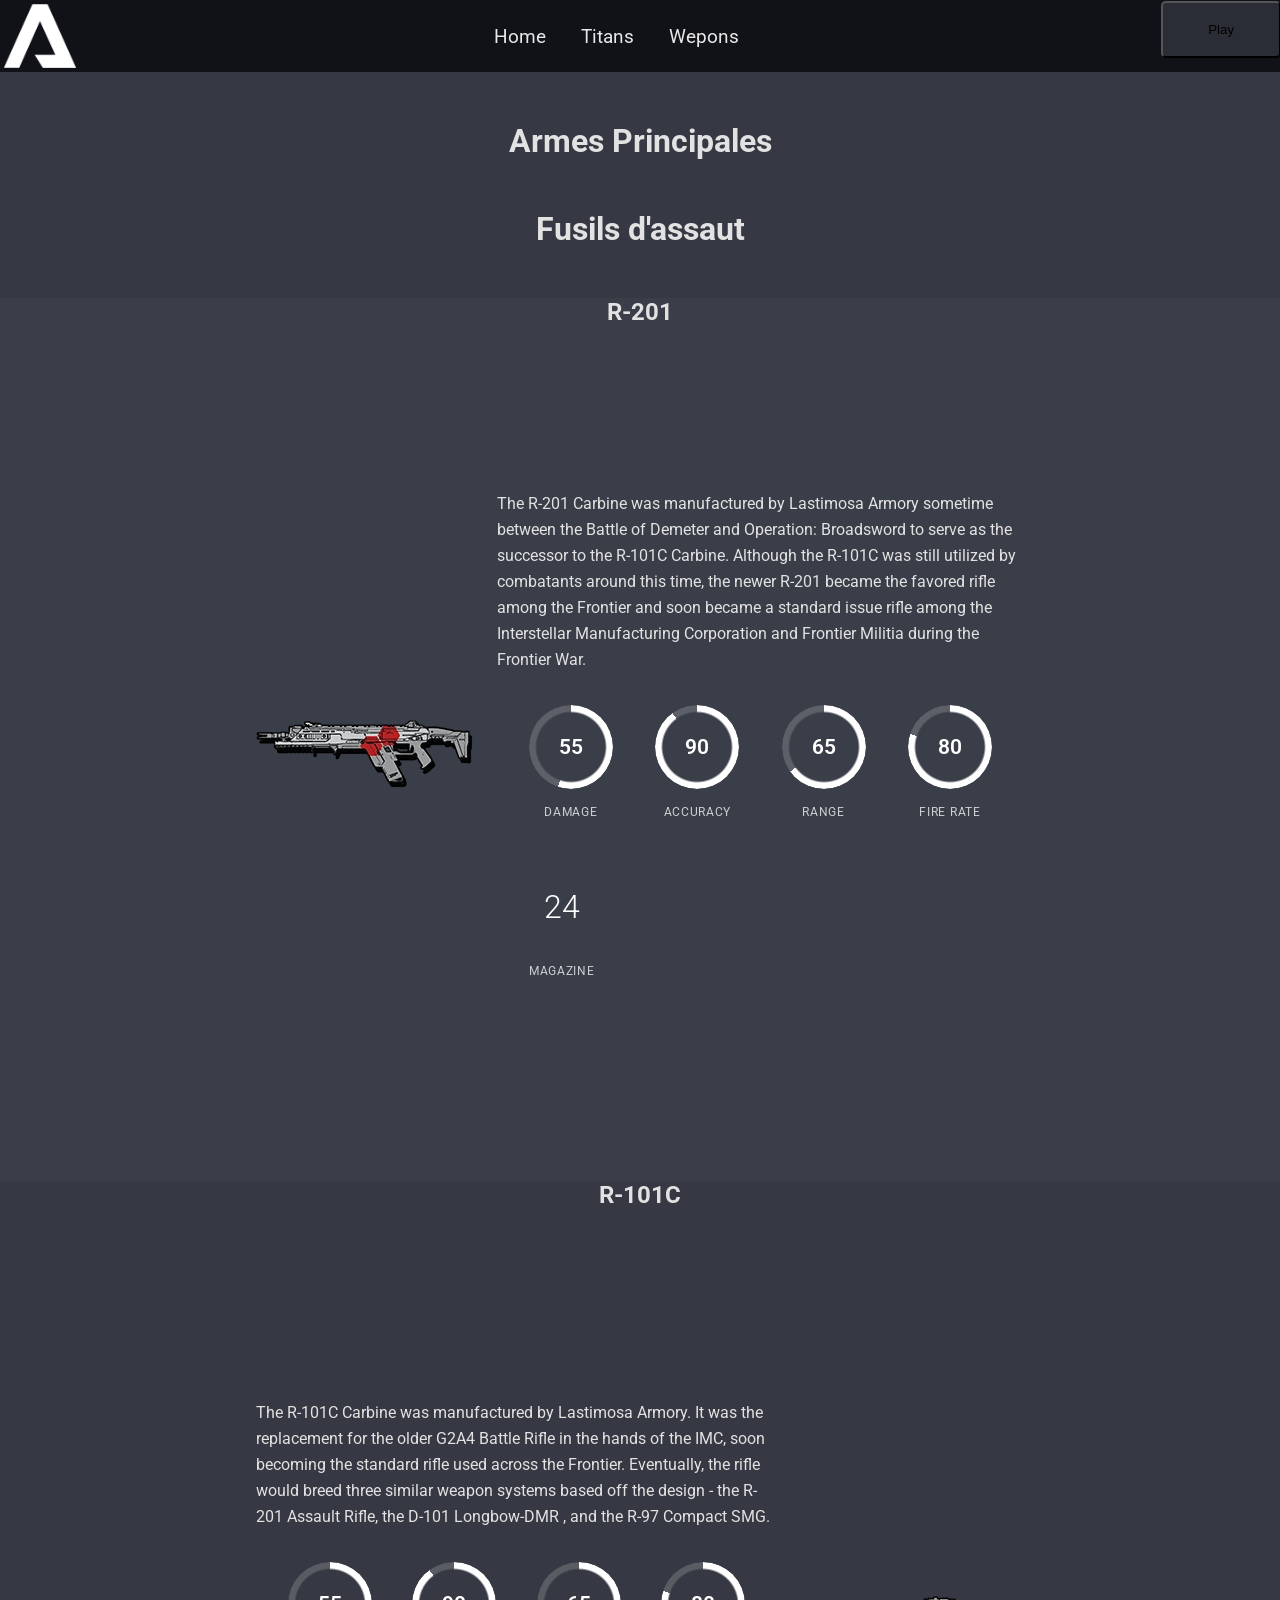
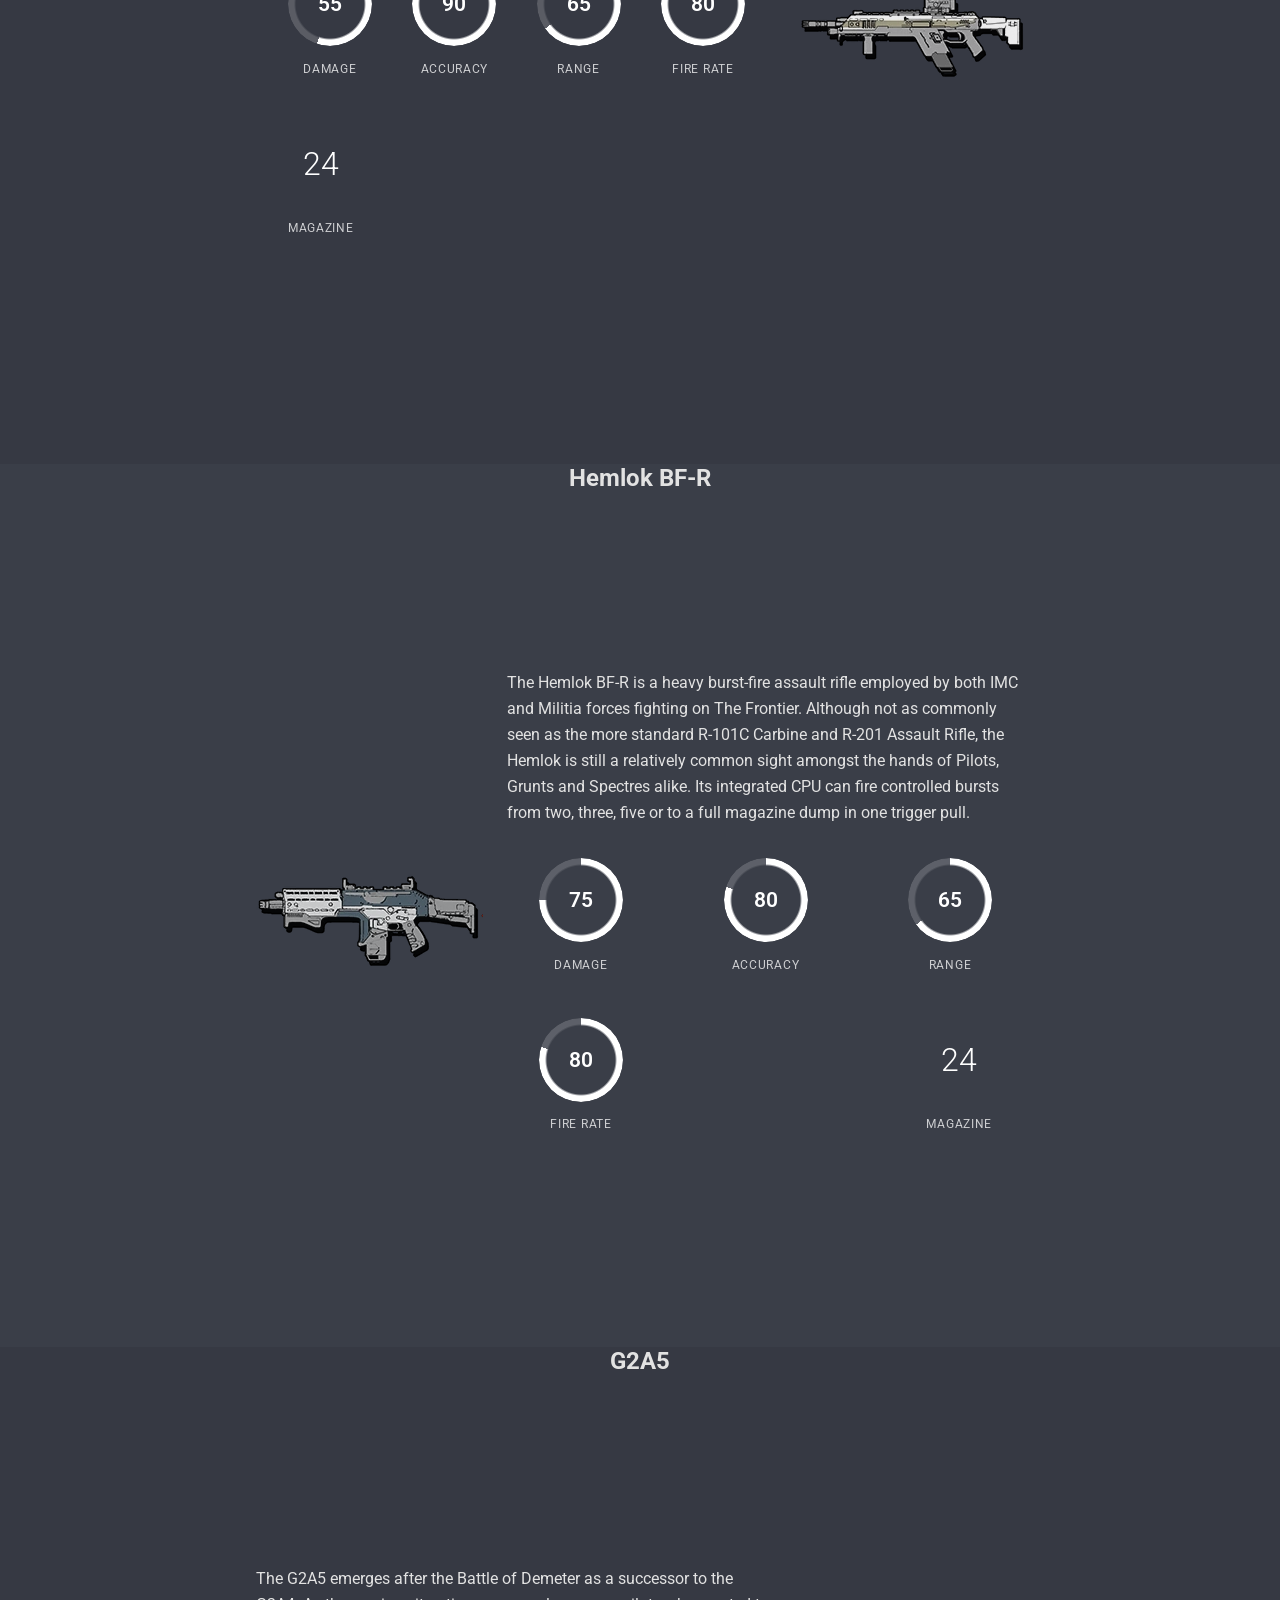
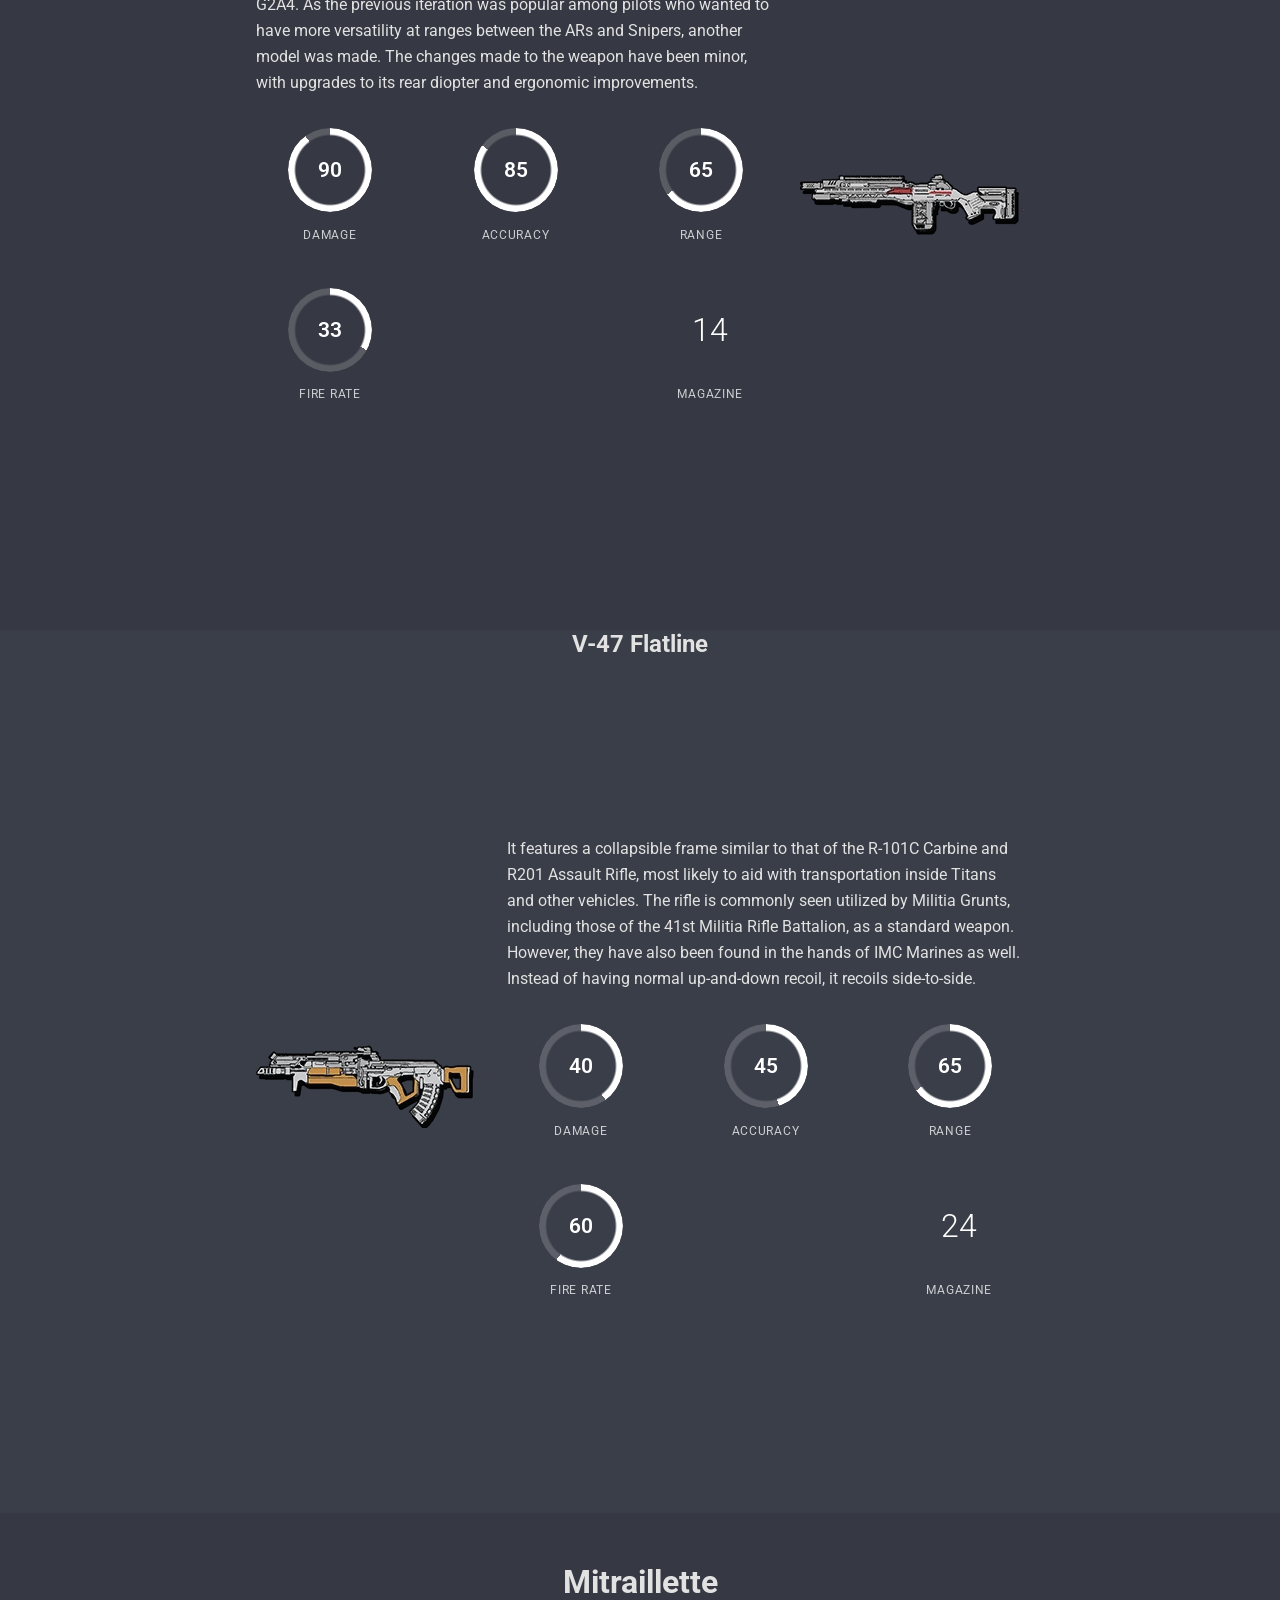
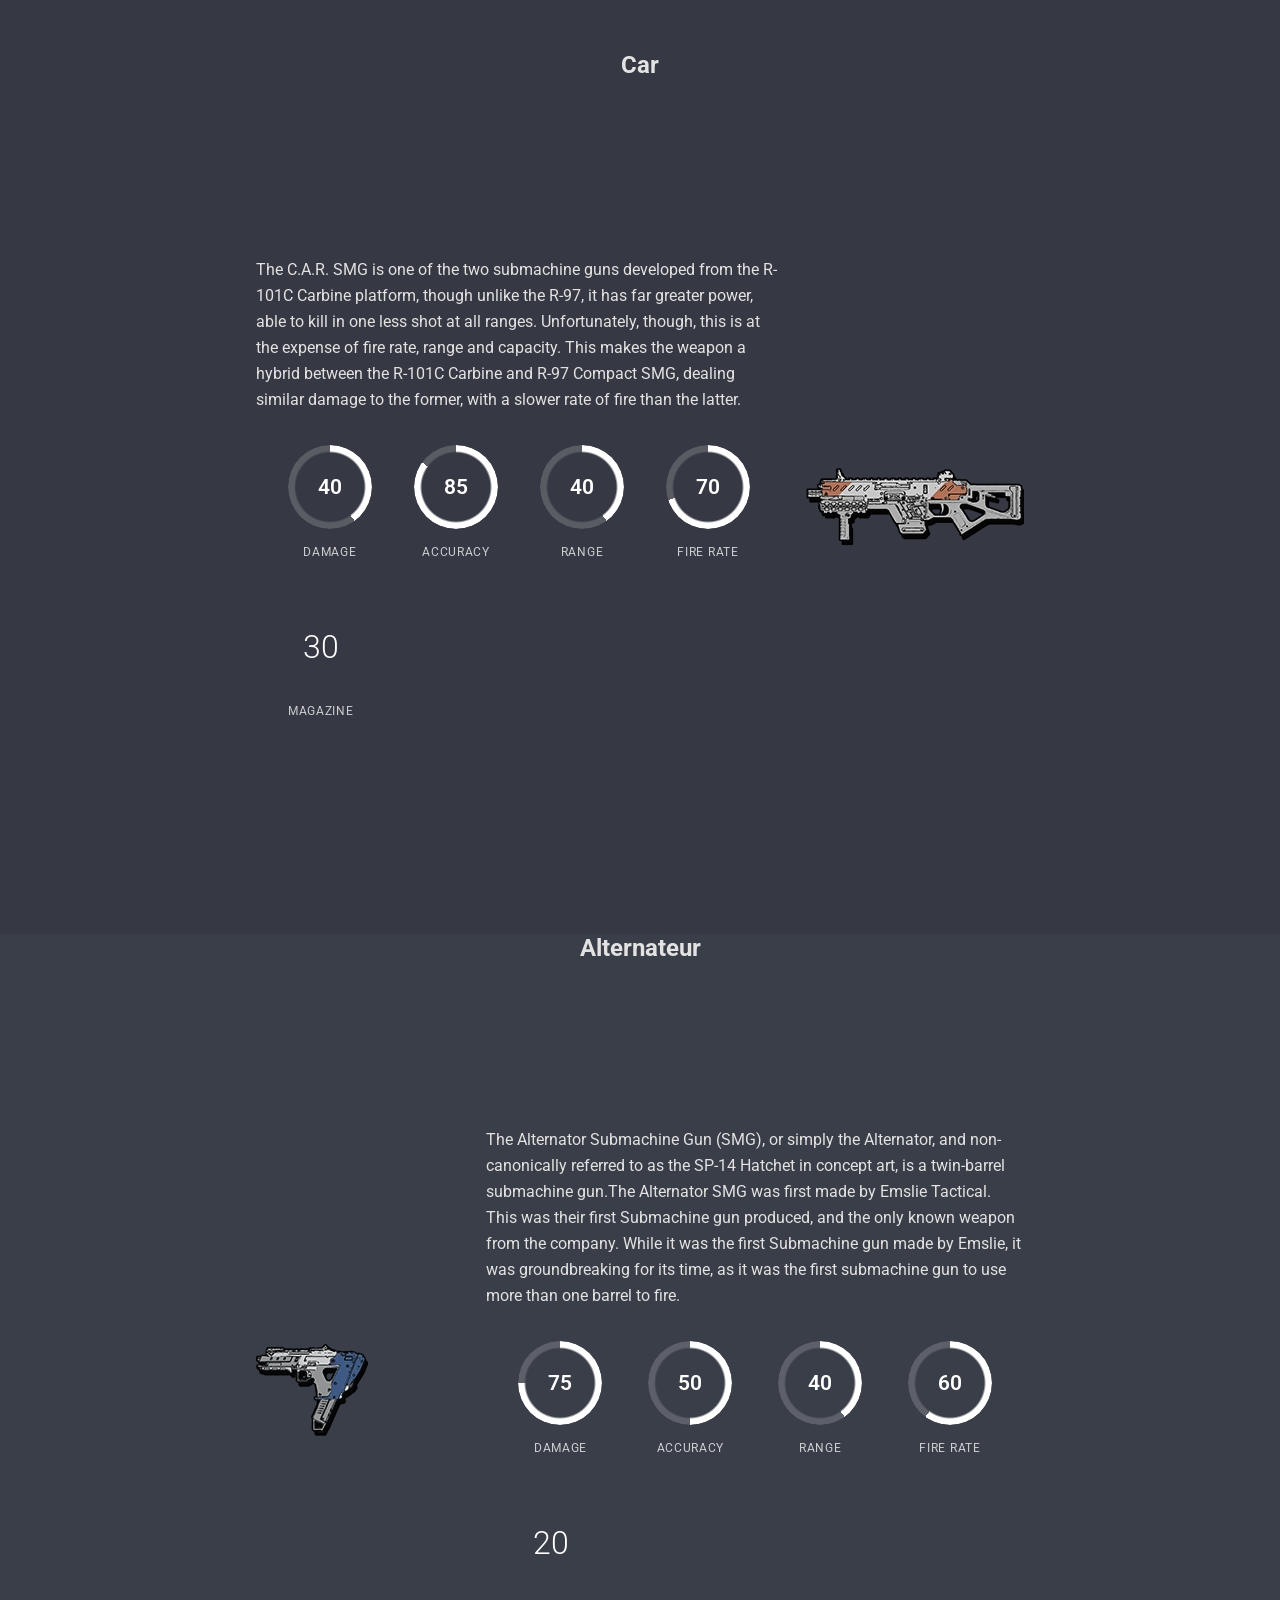
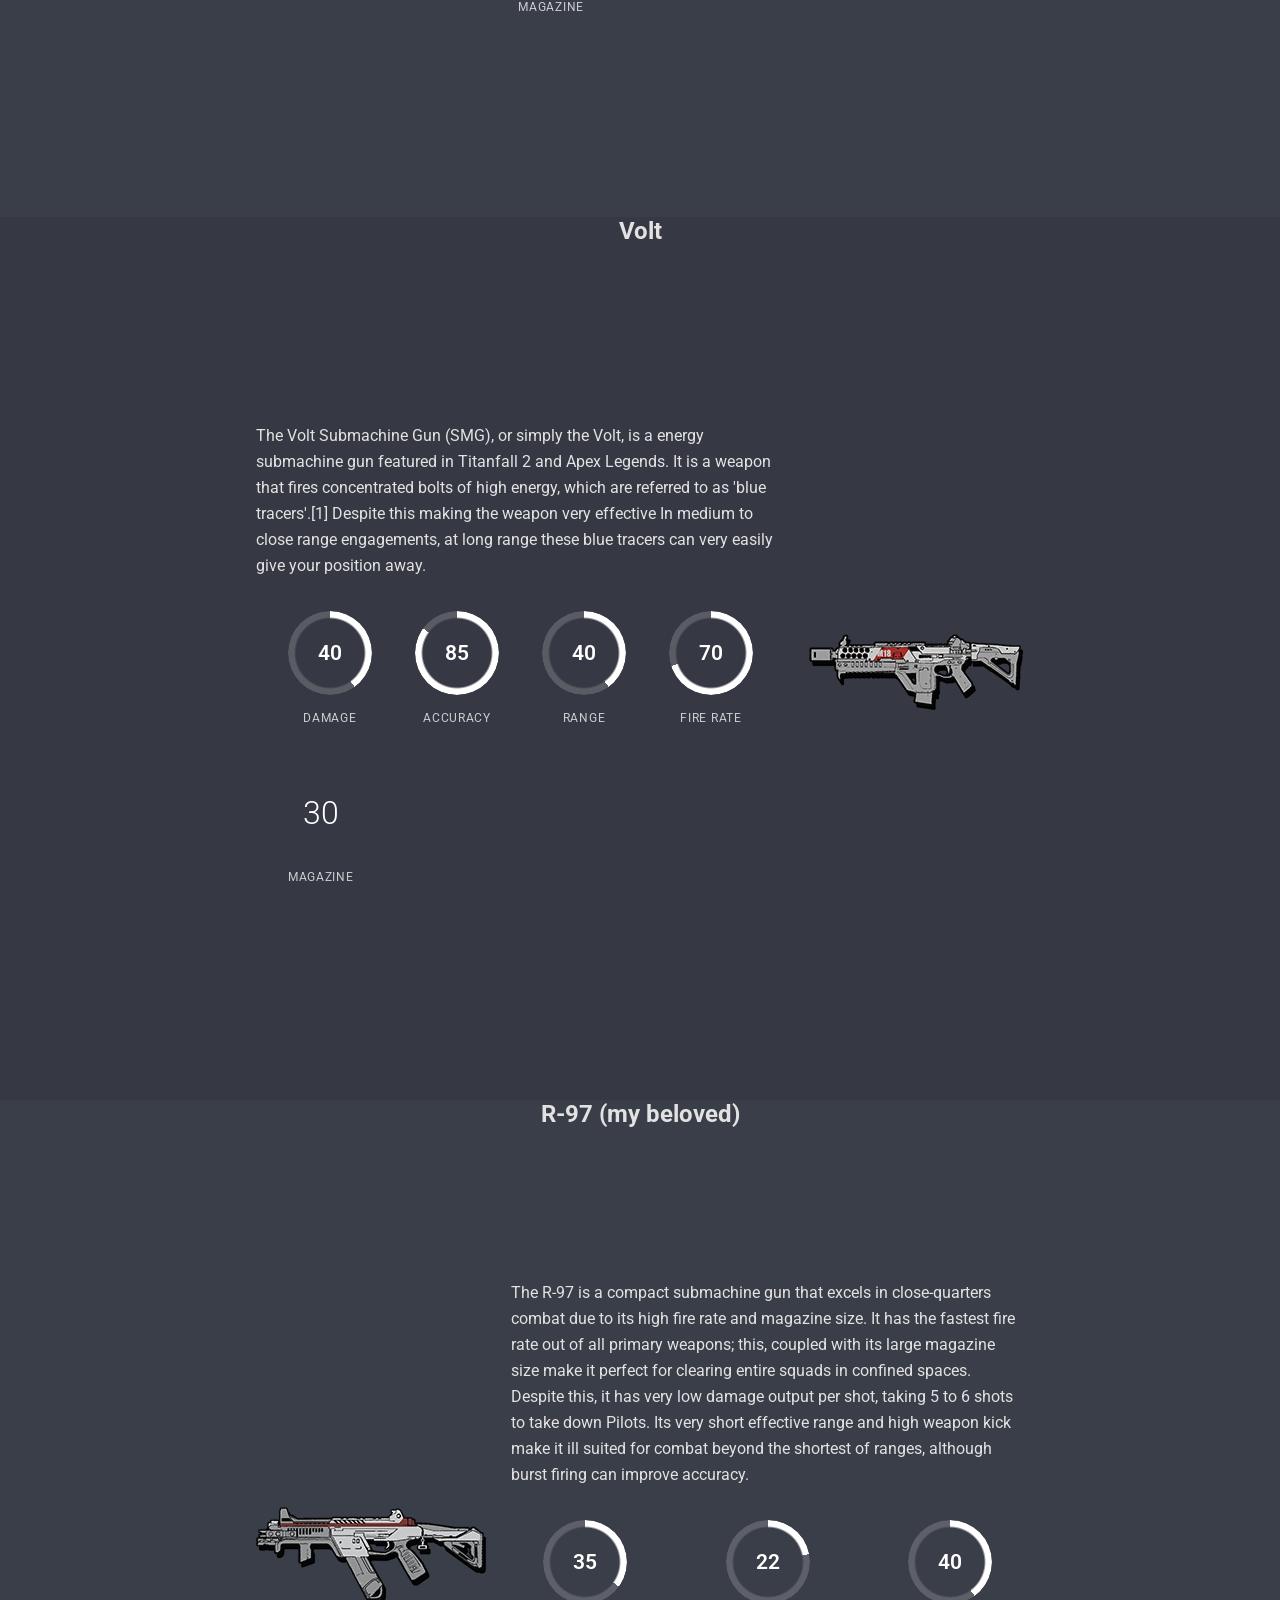
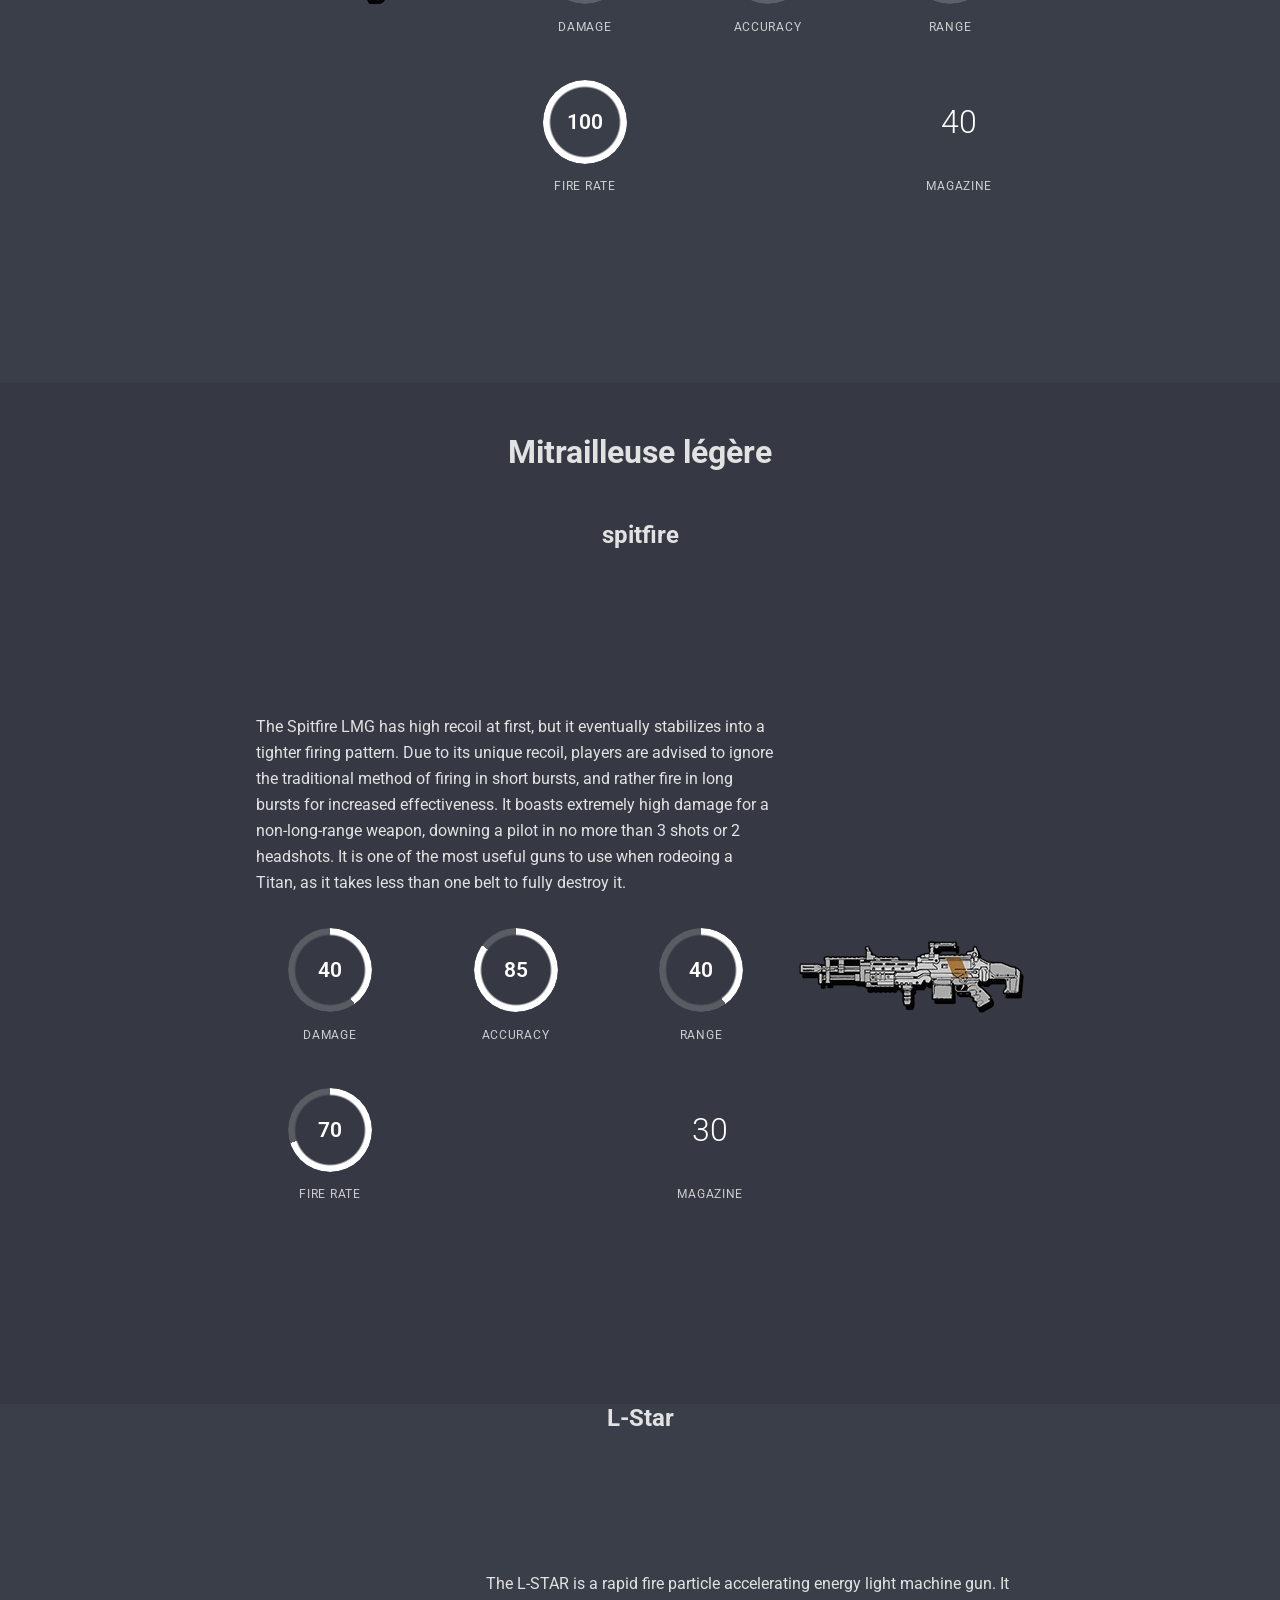
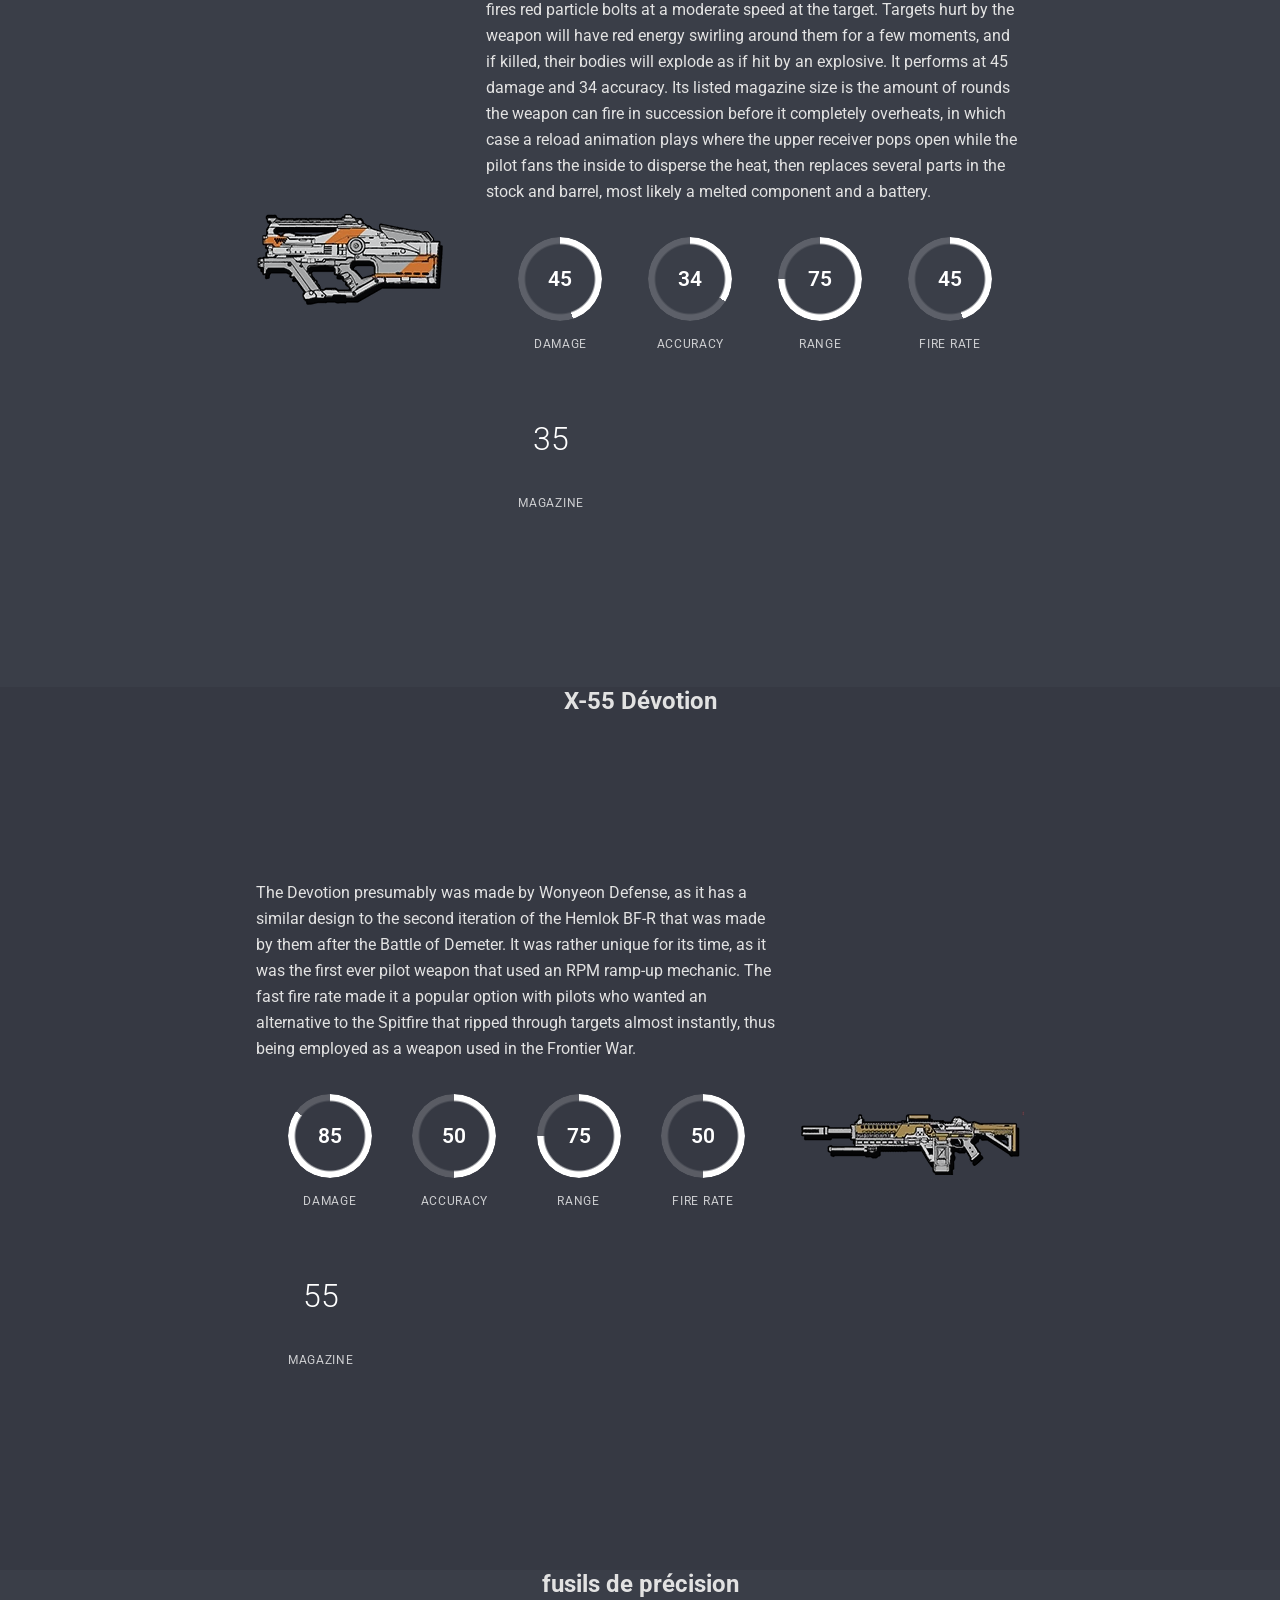
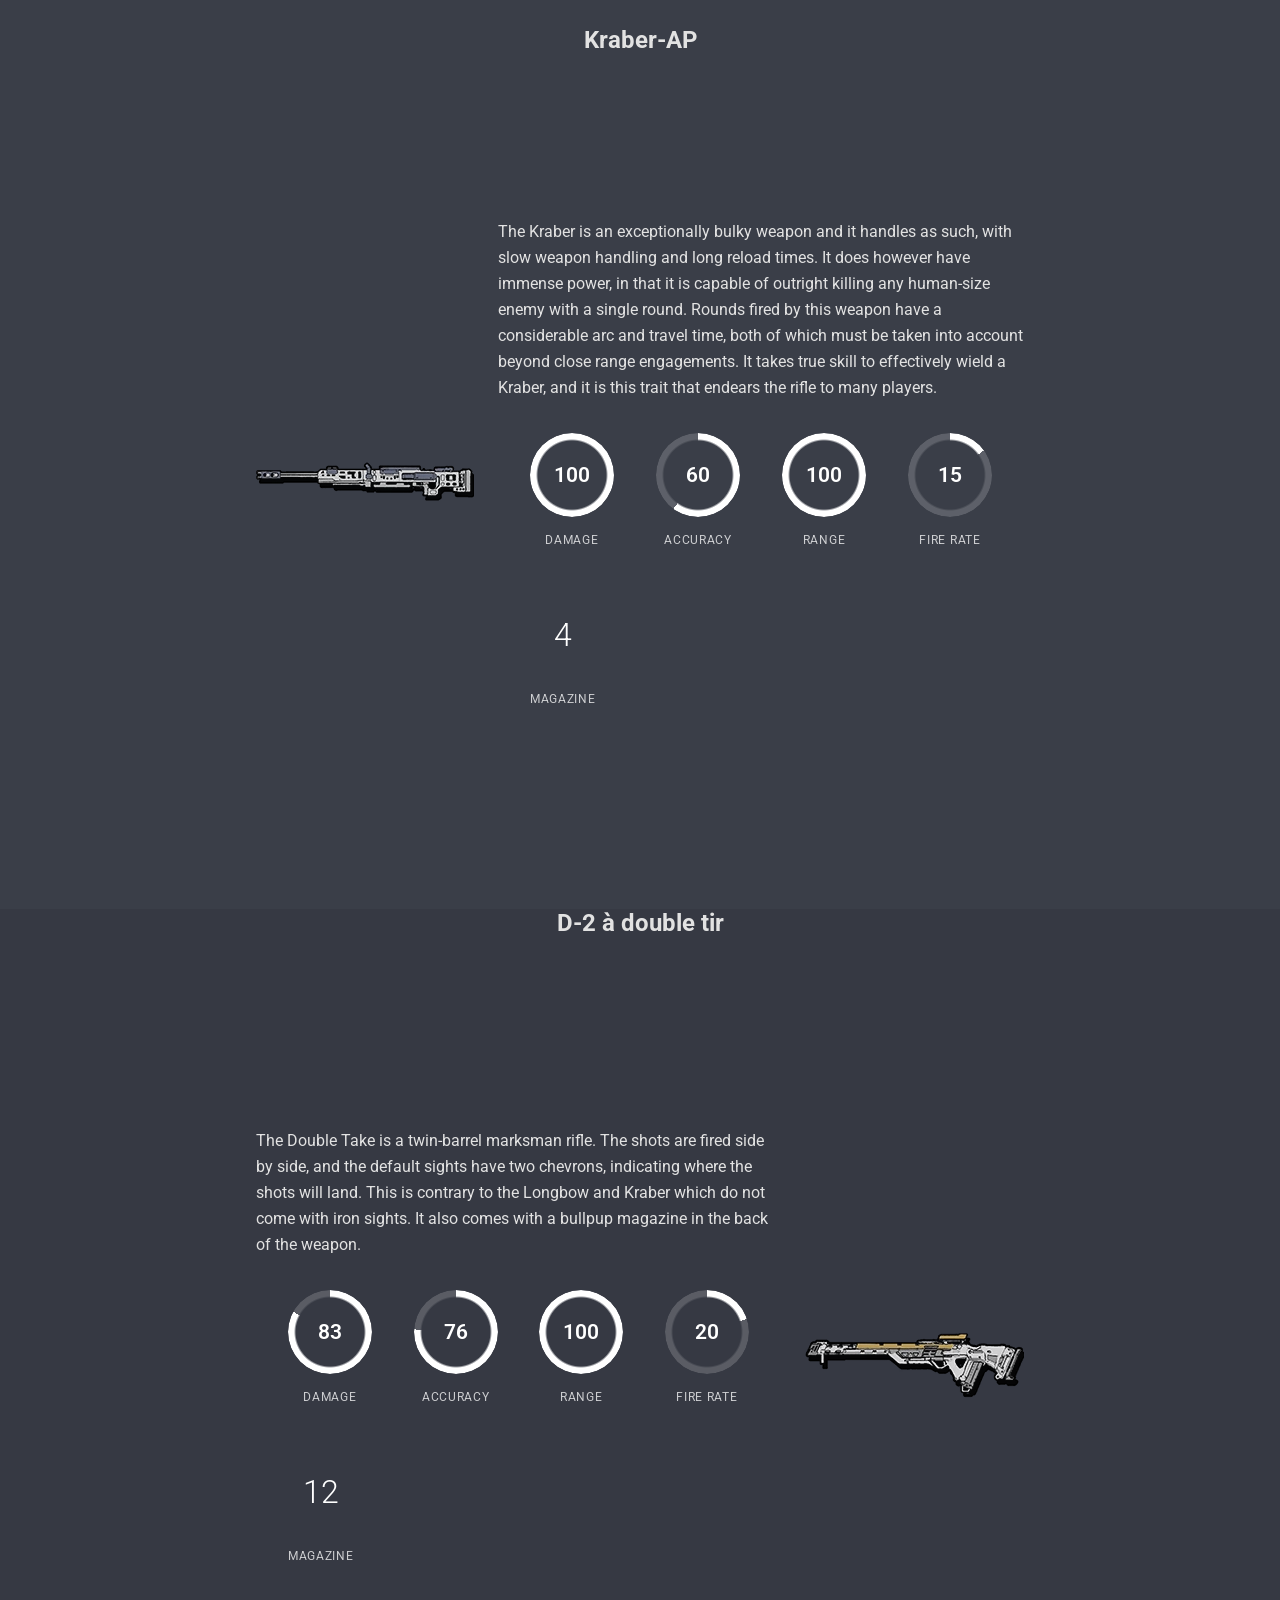
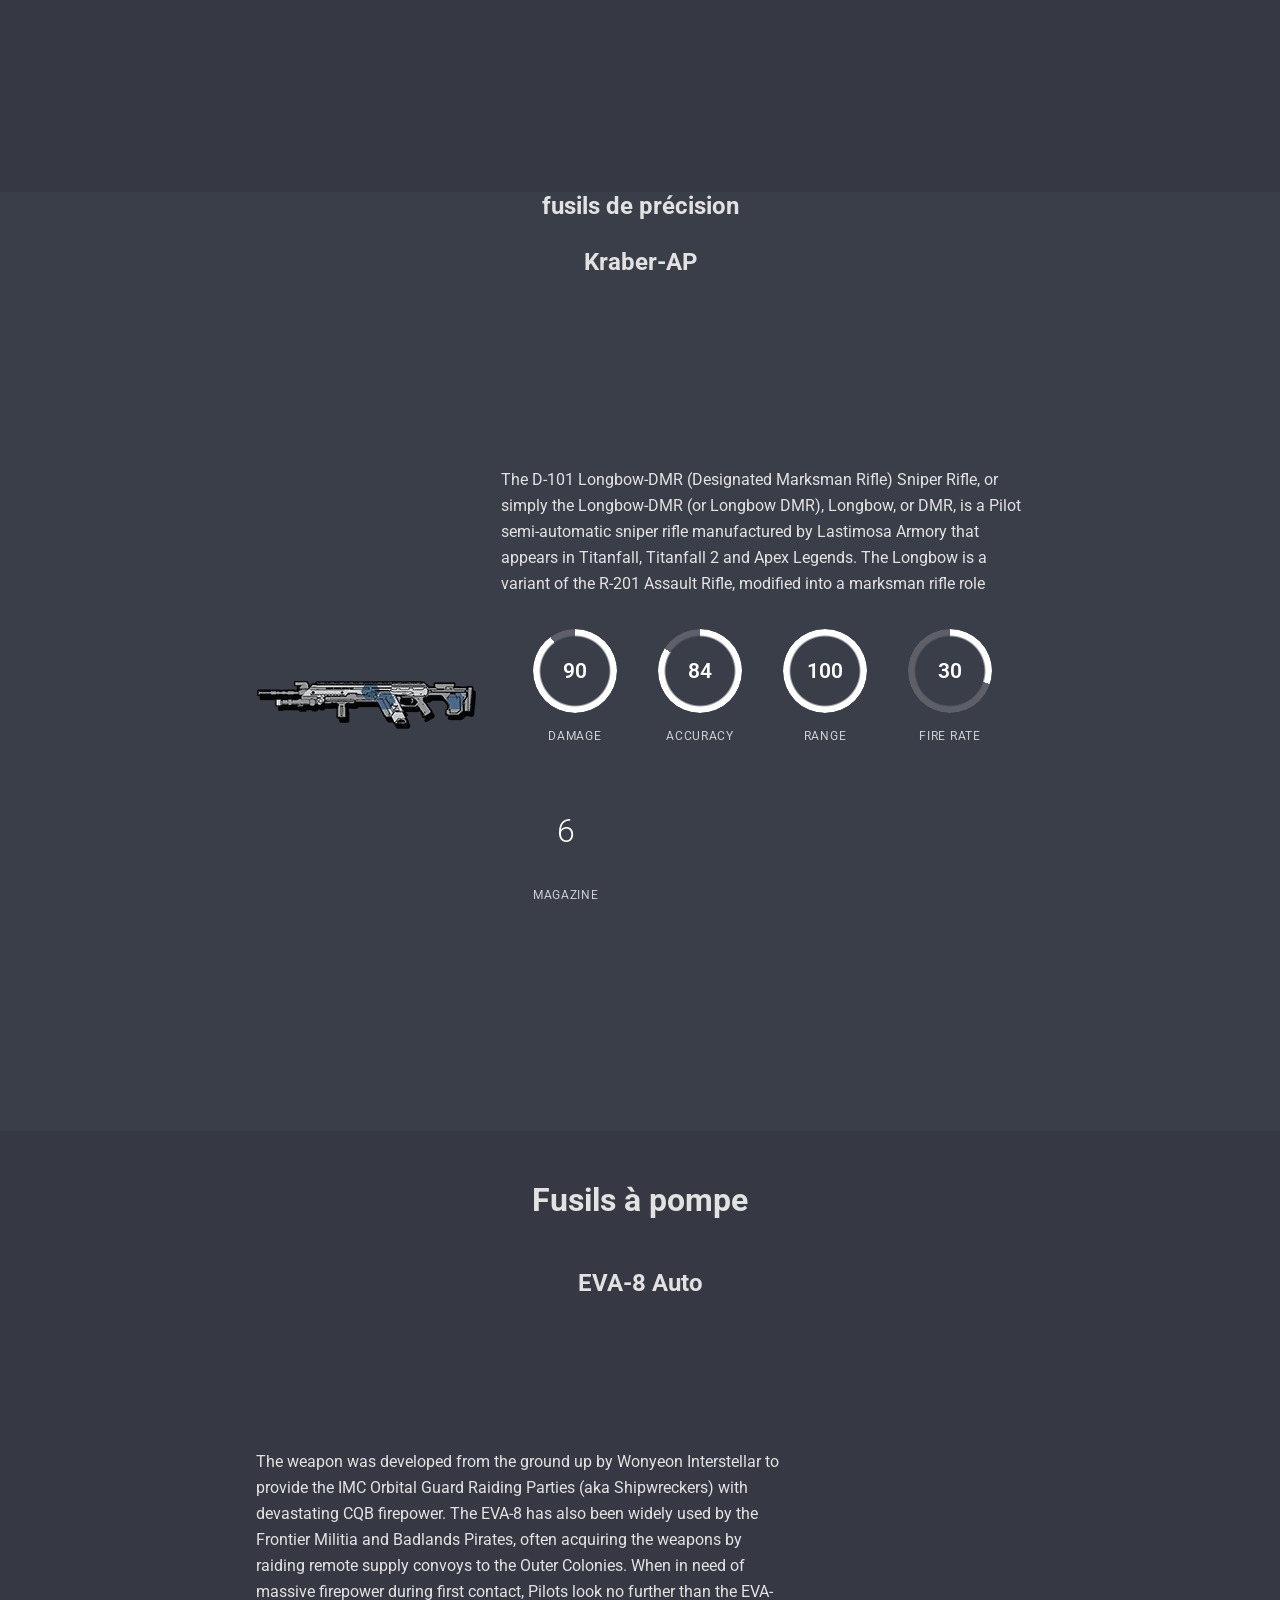
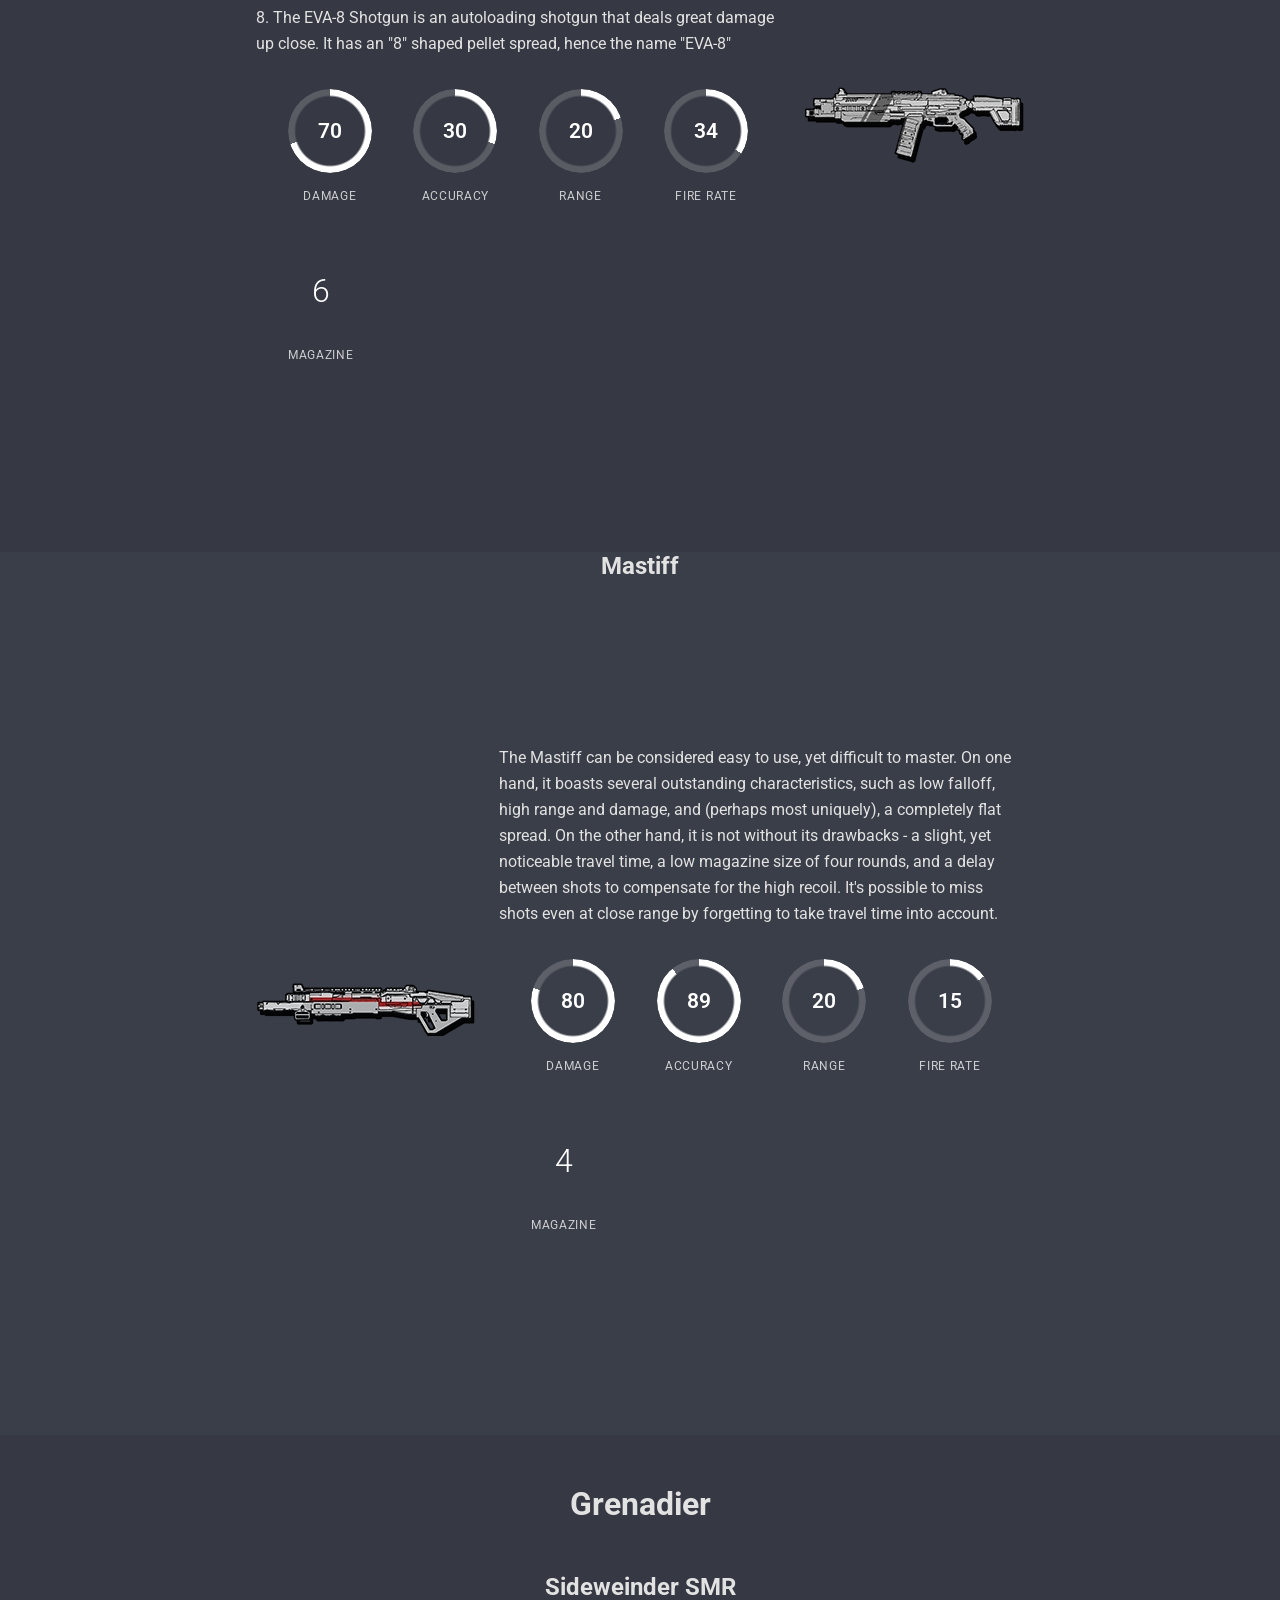
==== commit 7d0bf165: "-" ====
--- a/arme.html
+++ b/arme.html
@@ -23,13 +23,13 @@
         <a href="index.html">Home</a>
         <a href="titans.html">Titans</a>
         <a href="arme.html">Wepons</a>
-        <a href="gamemodes.html">Gamemodes</a>
       </div>
       <a
         href="https://www.ea.com/fr/games/titanfall/titanfall-2"
         target="_blank"
-      ></a
-      ><button>Play</button>
+      >
+      <button>Play</button>
+      </a>
     </header>
 
     <!-- corp de page -->
--- a/style.css
+++ b/style.css
@@ -31,6 +31,13 @@
   width: 120px;
   height: 80%;
   margin: 0.5% 1%;
+  background-color: #2a2d35;
+  box-shadow: #23252c;
+  border-radius: 5px;
+}
+header button:hover {
+  background-color: var(--fond-clair);
+  box-shadow: var(--fond-sombre);
 }
 .liens {
   display: flex;
@@ -100,6 +107,8 @@
 .container-h .text {
   width: 100%;
 }
+
+/* gestiion de l'affichage de l'ensemble des stats de l'arm */
 .stats-bar {
   display: flex;
   justify-content: space-between;
@@ -170,3 +179,42 @@
 .section h1{
     margin: 0;
 }
+
+
+/*
+affichage/désafichage lors du passage sur l'icone
+*/
+
+.titan-kit {
+  display: grid;
+  grid-template-columns: repeat(2, auto);
+  gap: 12px;
+}
+
+.icon-slot {
+  position: relative;
+  display: inline-block;
+}
+
+.icon-slot img {
+  width: 64px;
+  height: 64px;
+  border-radius: 4px;
+}
+
+.hover-text {
+  display: none;
+  position: absolute;
+  left: 74px;
+  top: 0;
+  color: white;
+  white-space: nowrap;
+  background: rgba(0, 0, 0, 0.7);
+  padding: 4px 8px;
+  border-radius: 4px;
+  z-index: 10;
+}
+
+.icon-slot:hover .hover-text {
+  display: block;
+}
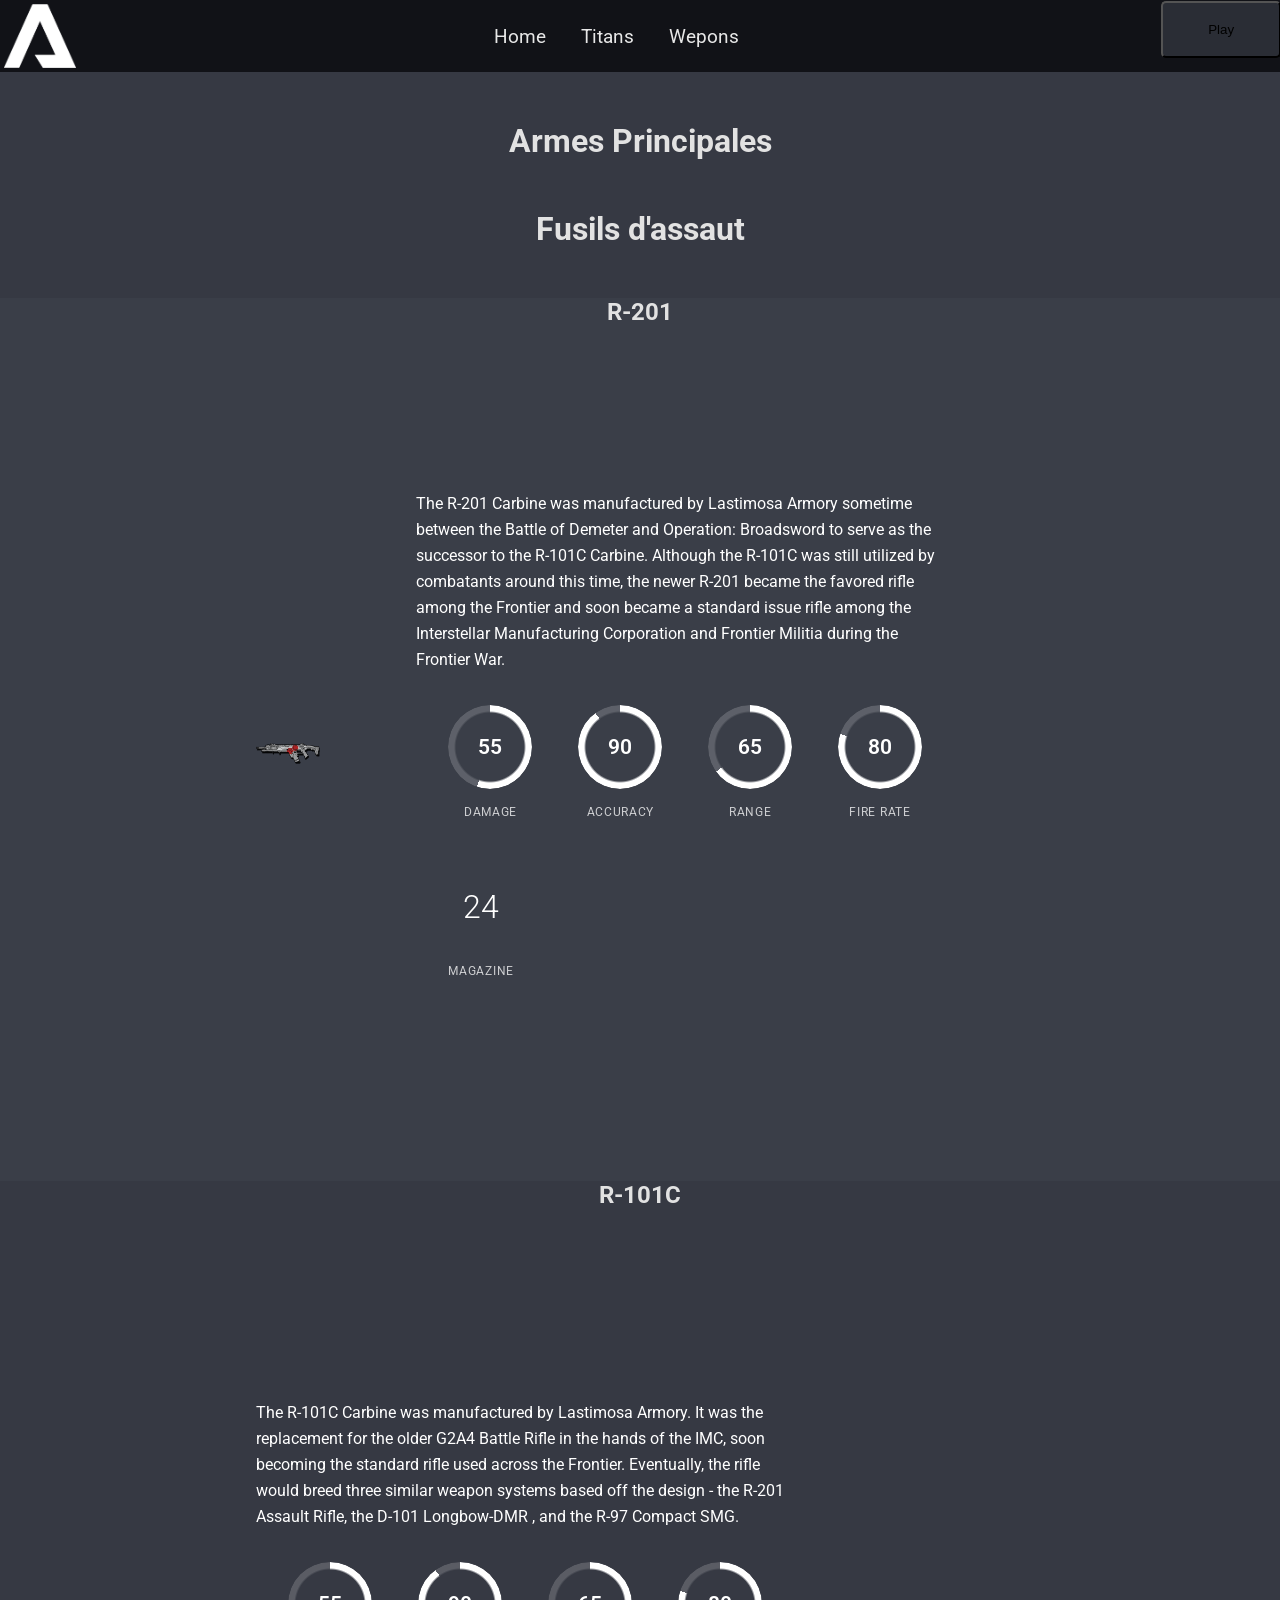
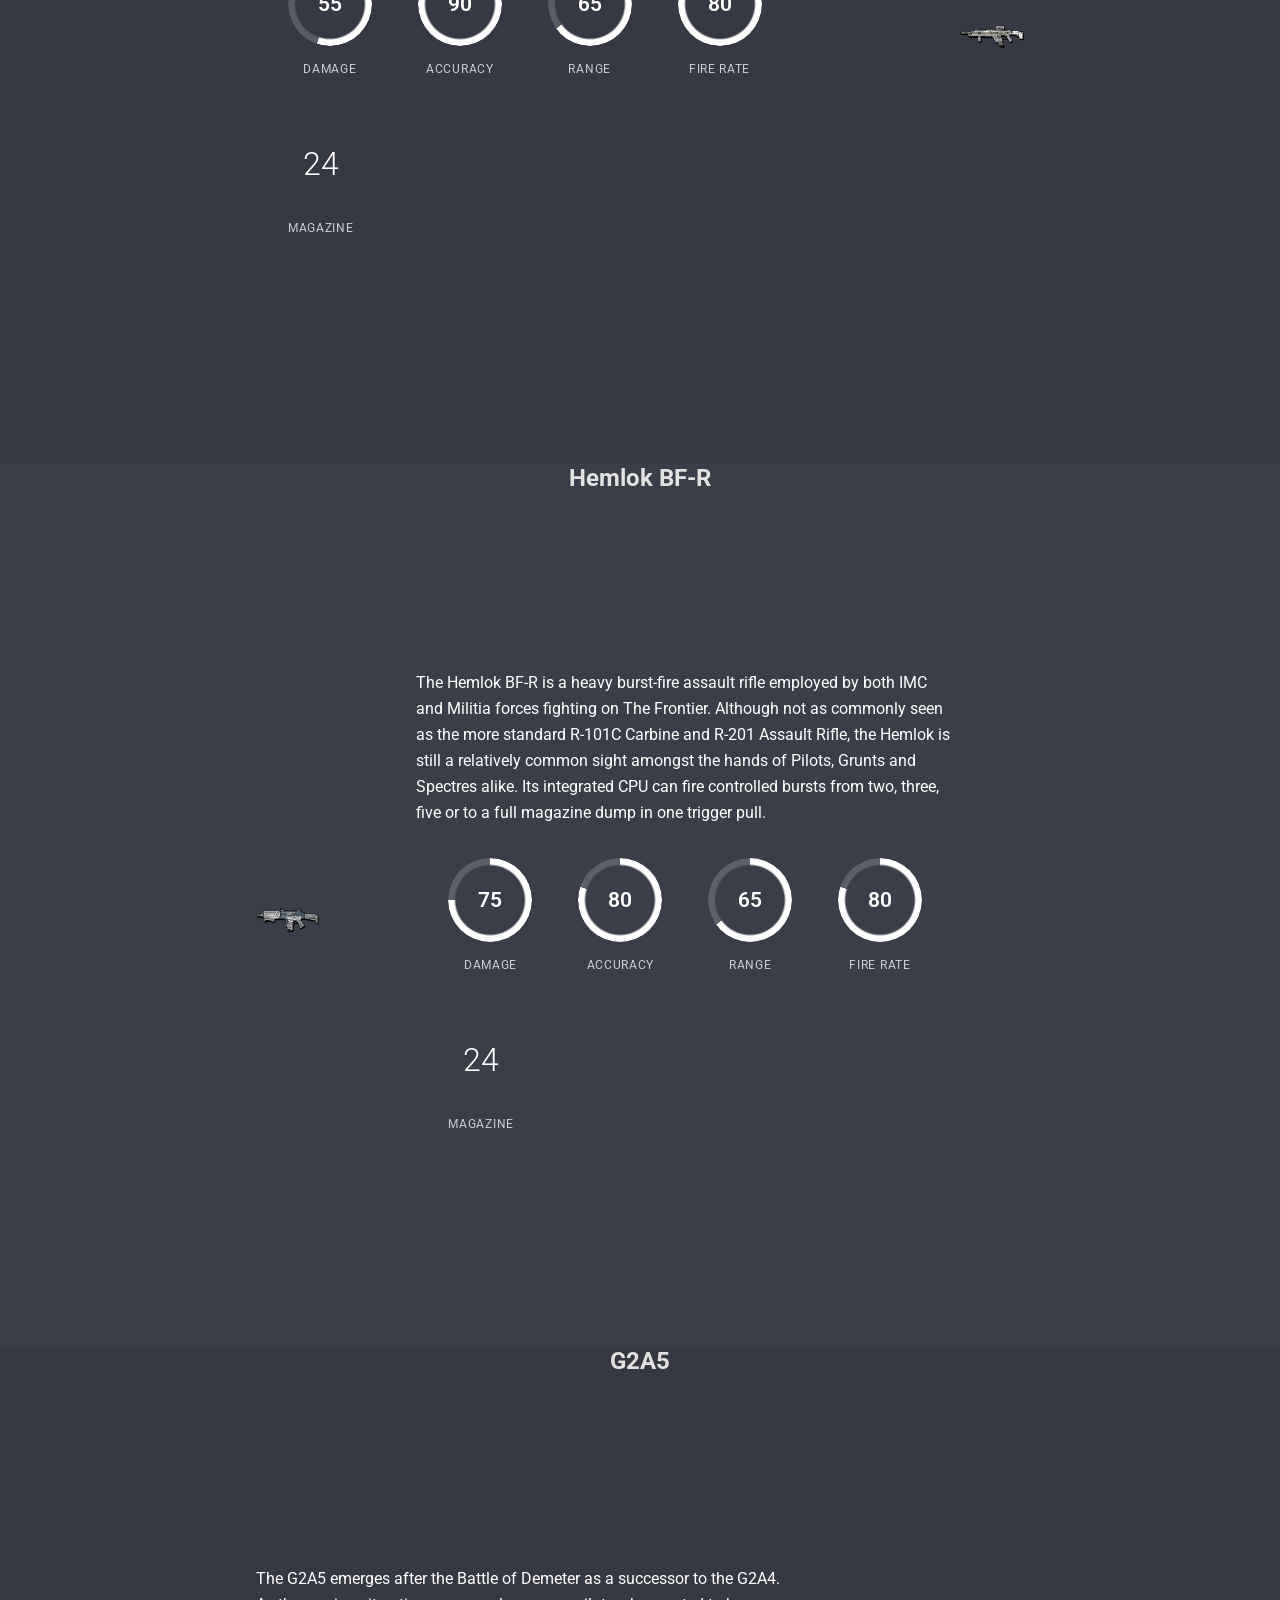
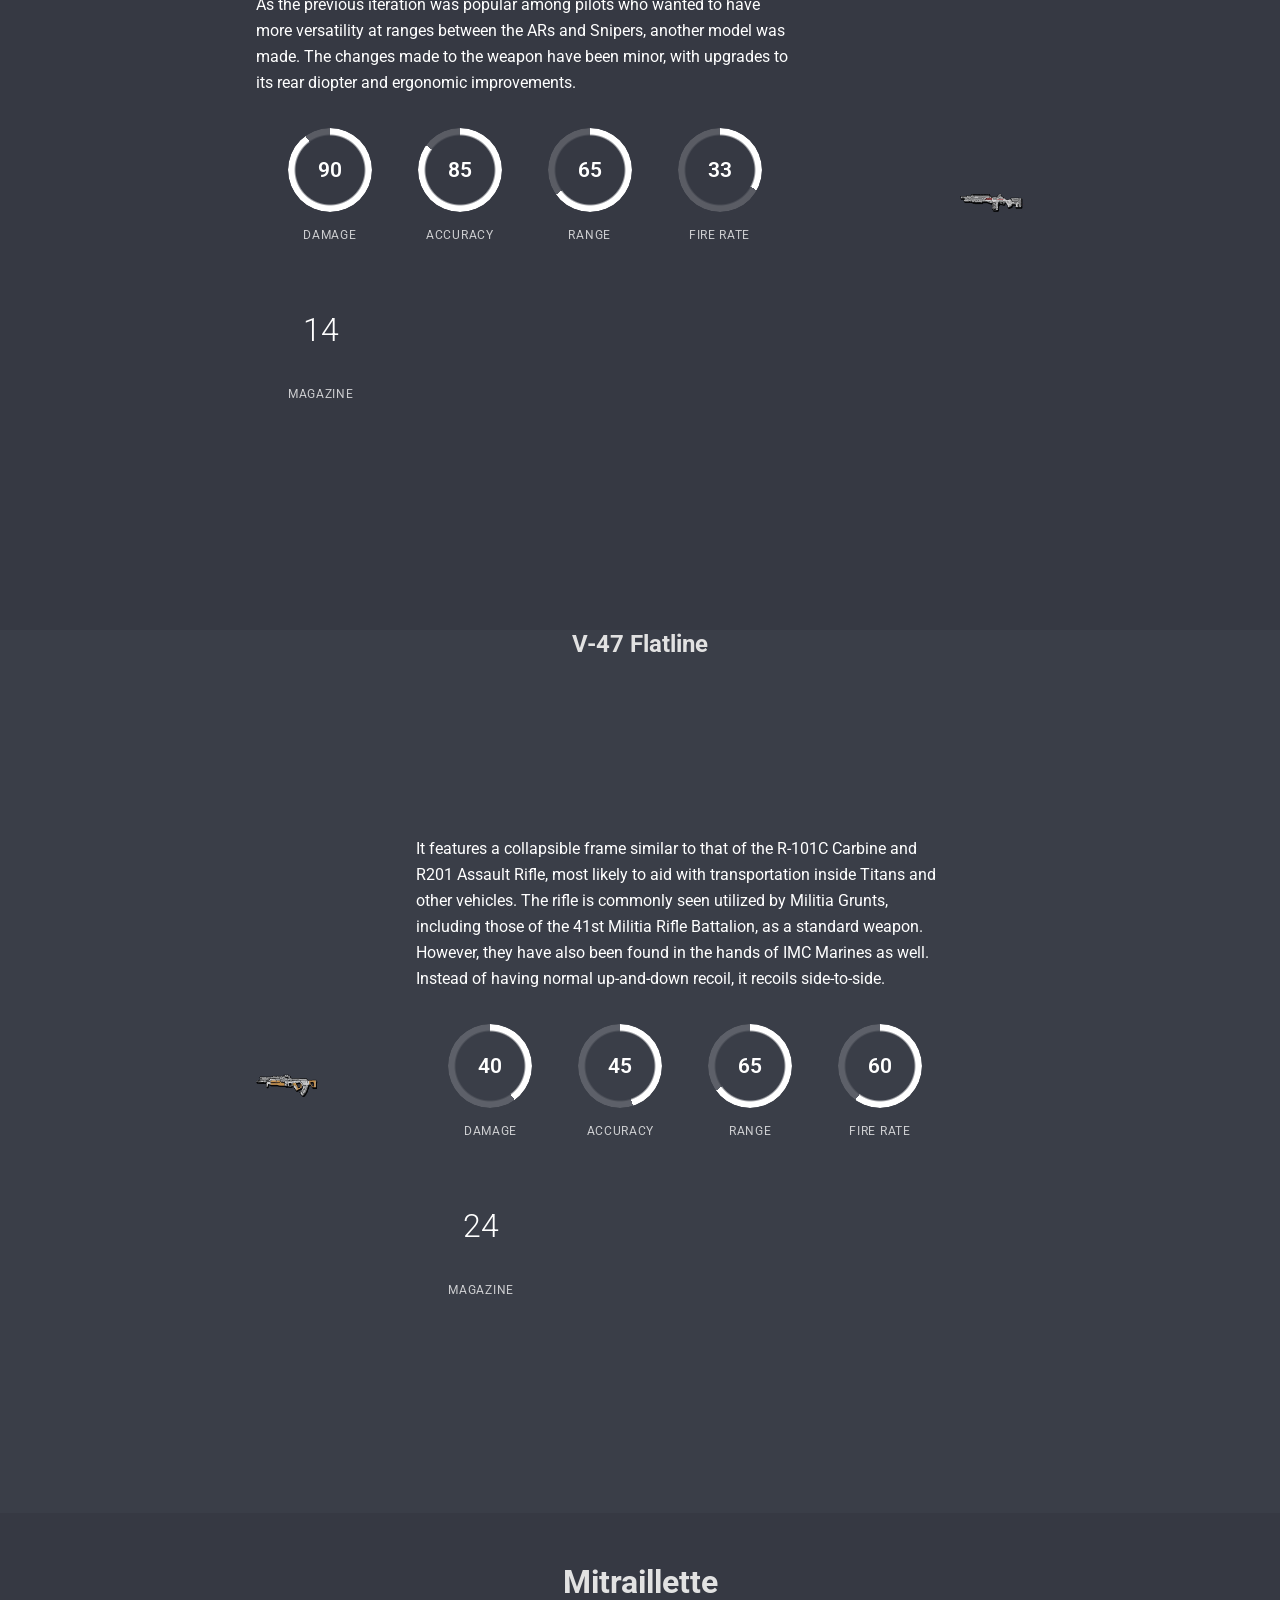
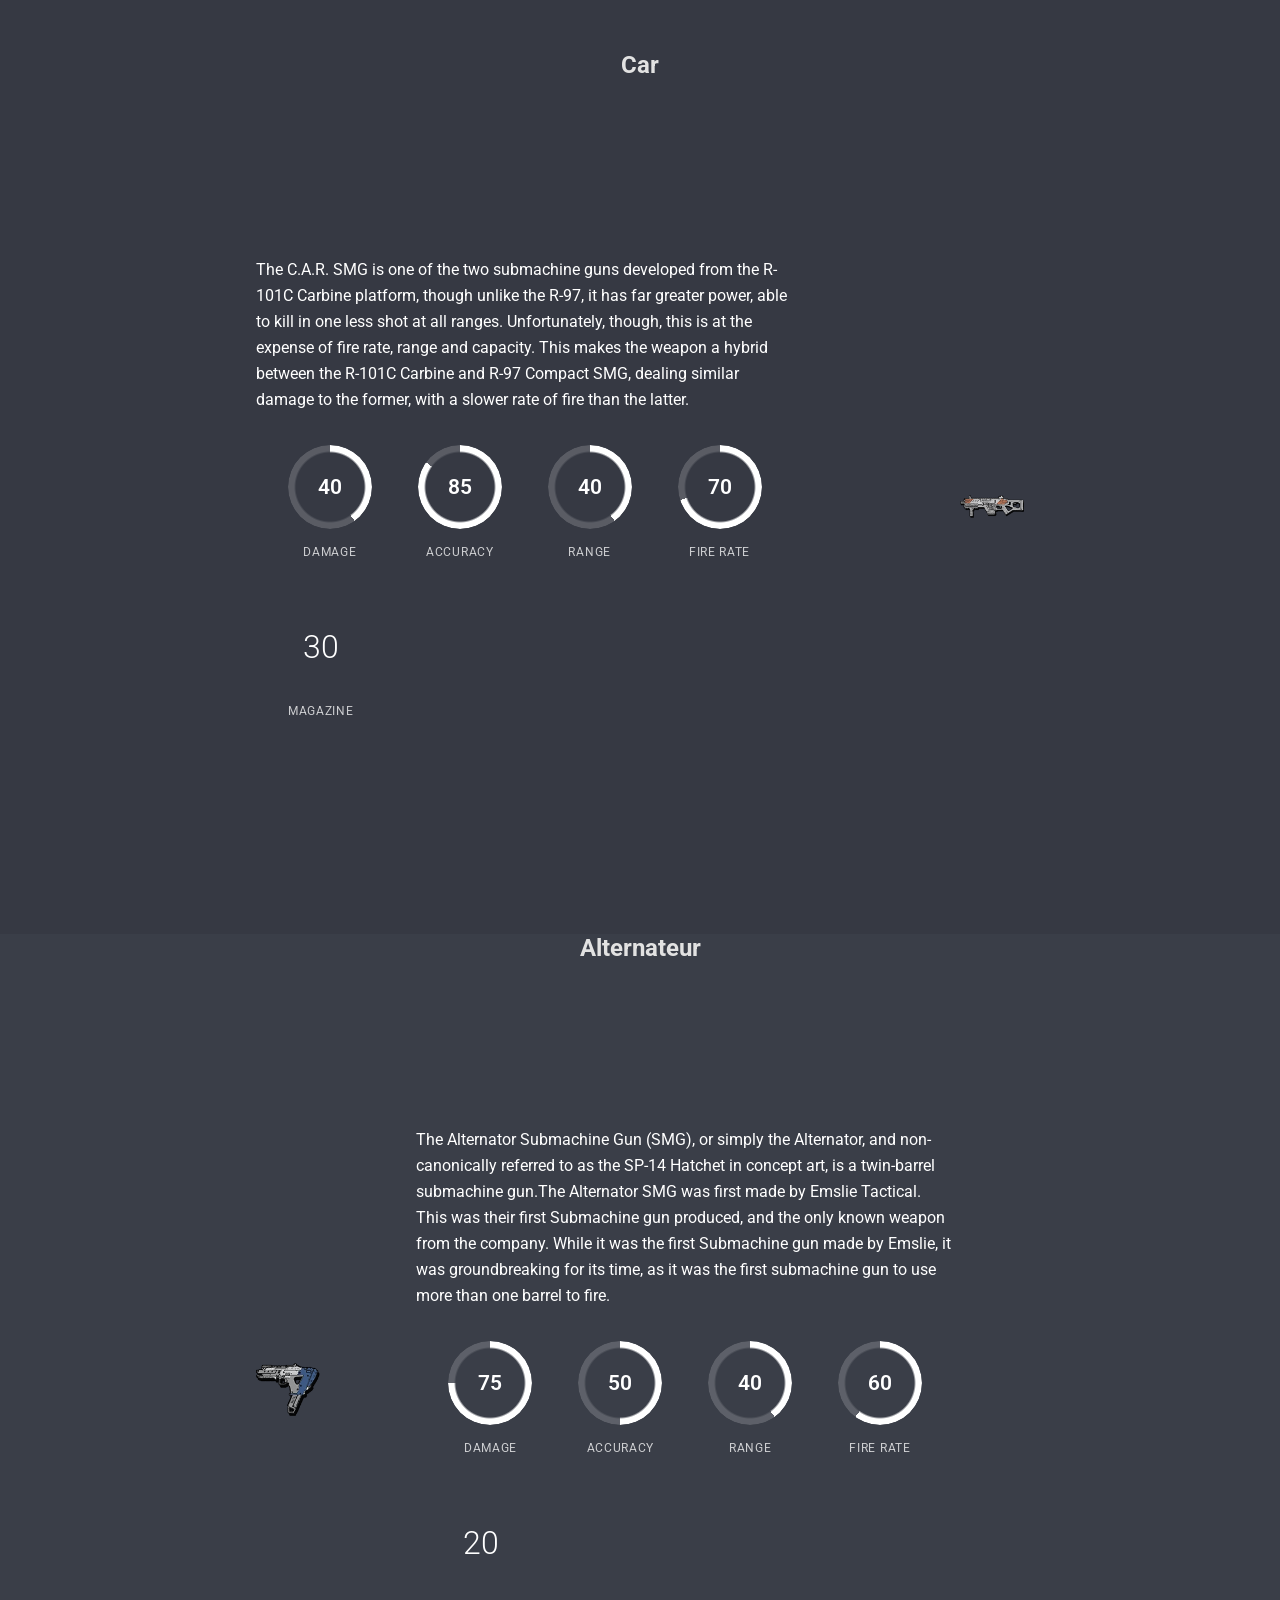
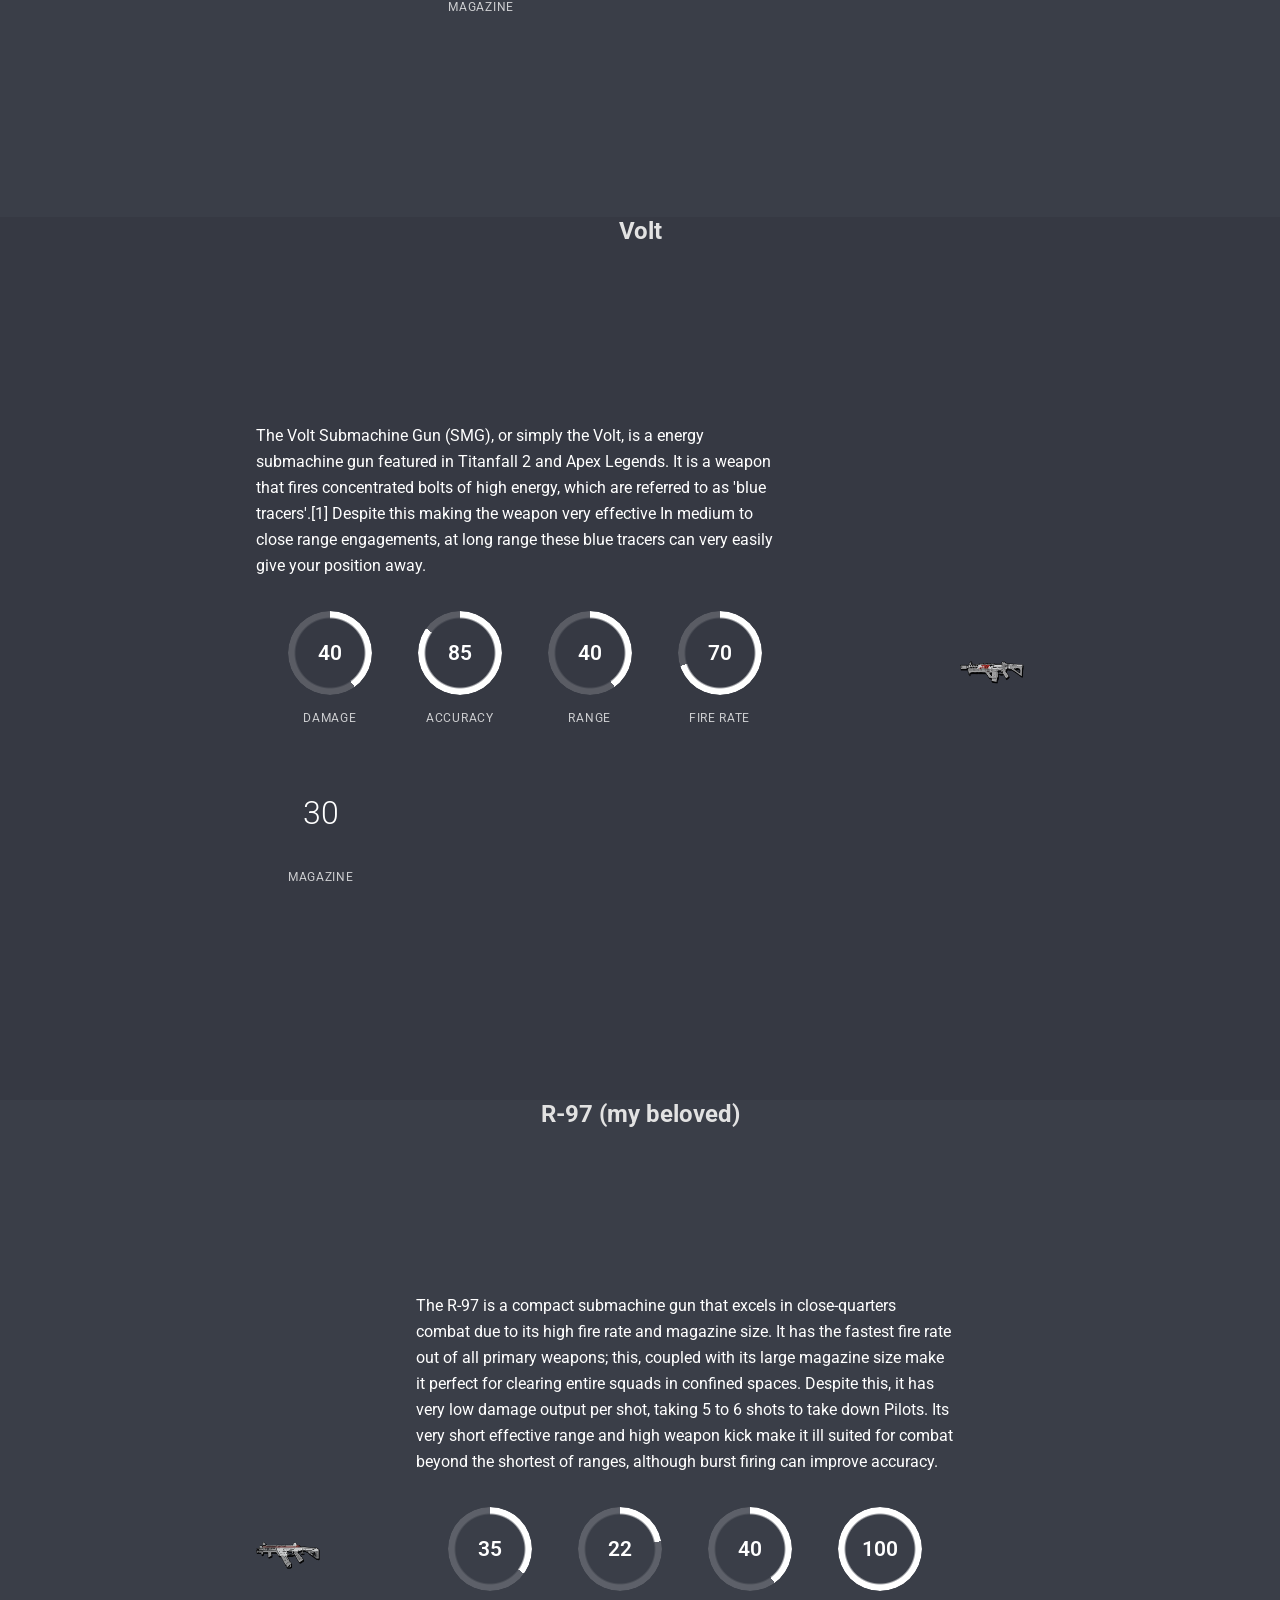
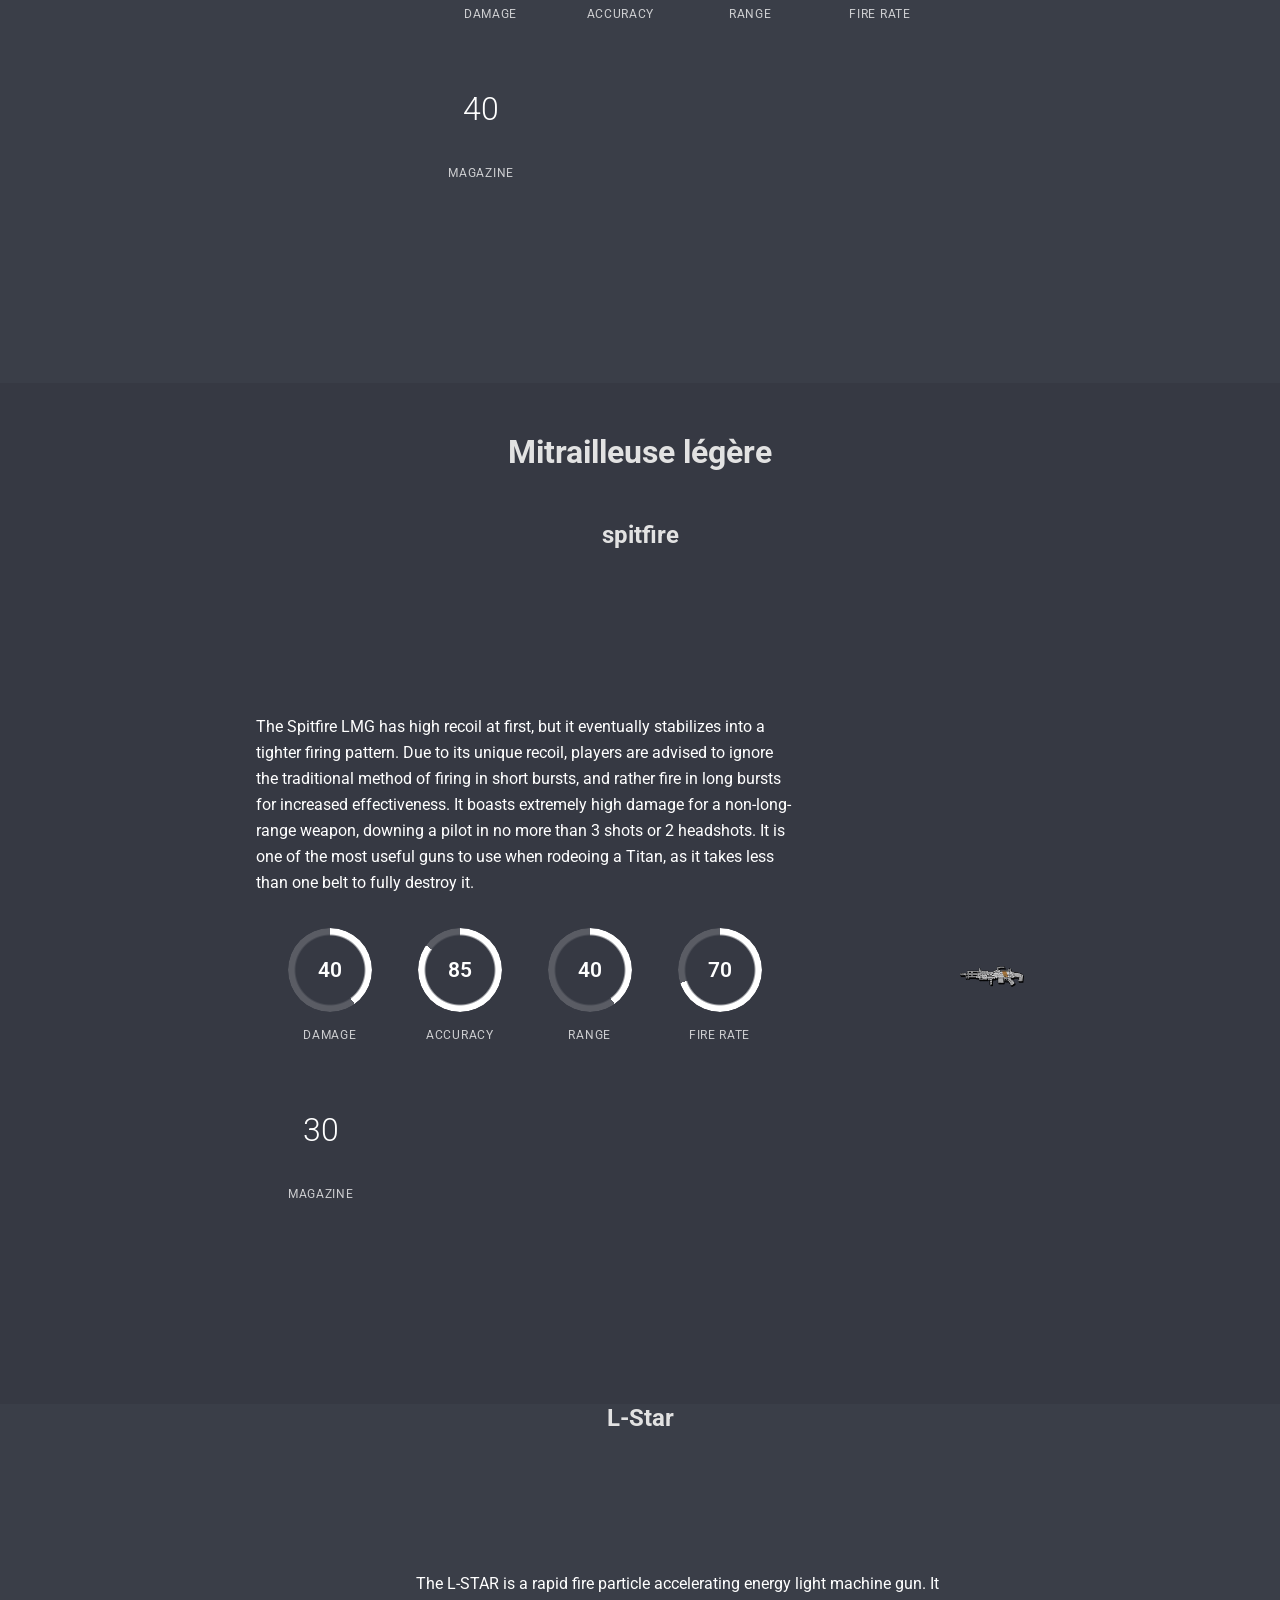
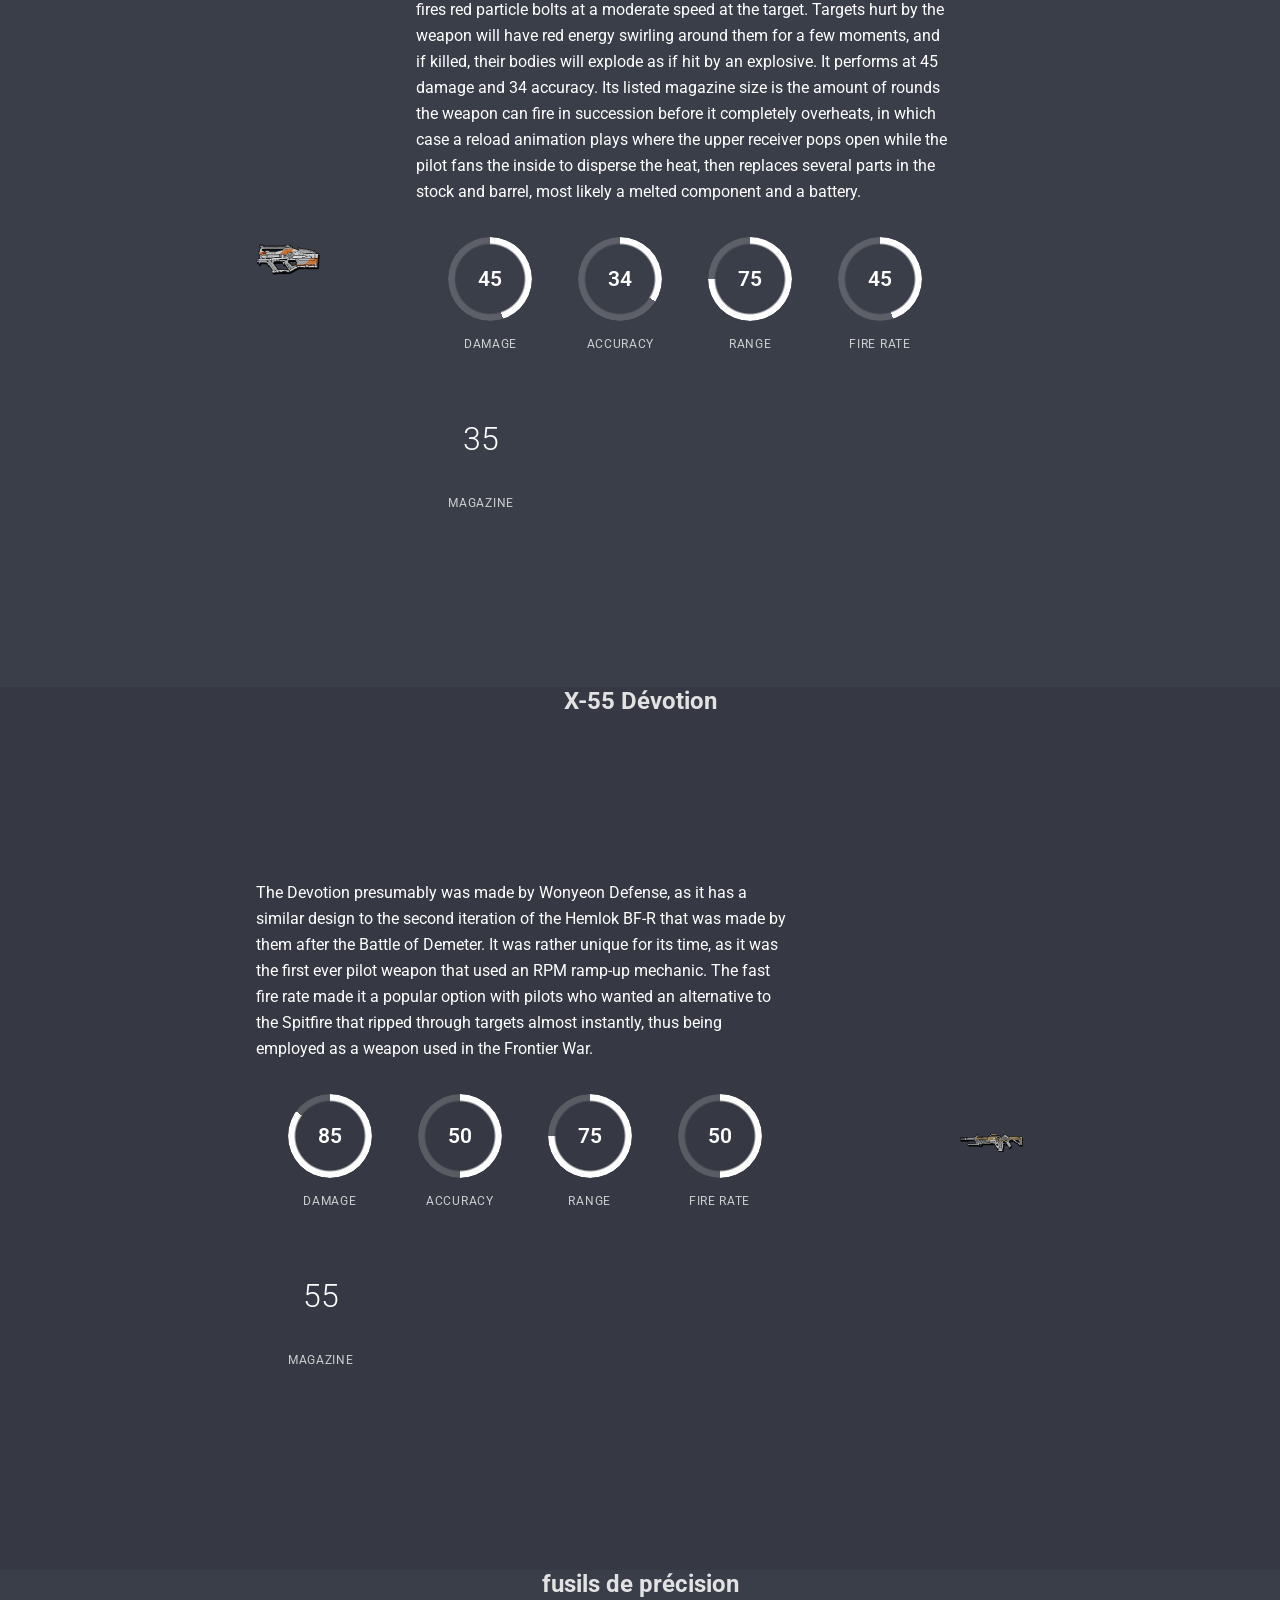
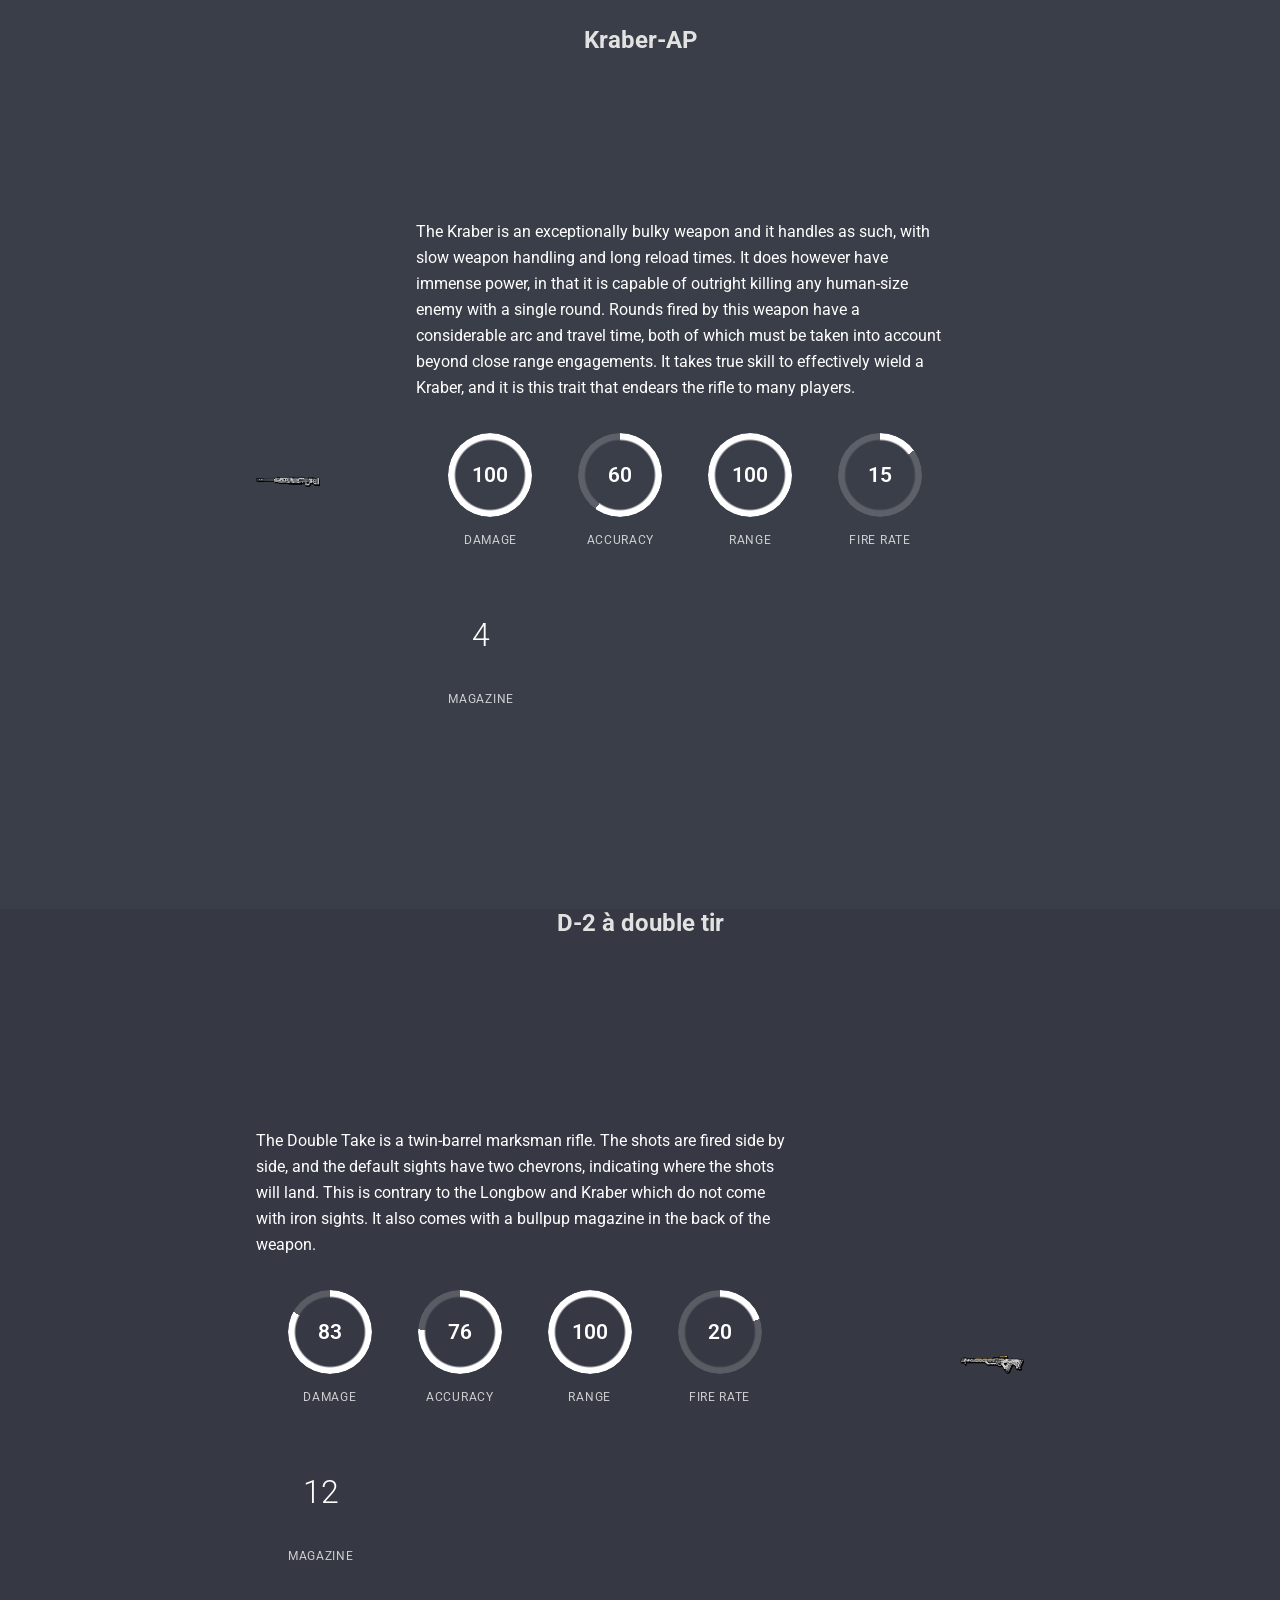
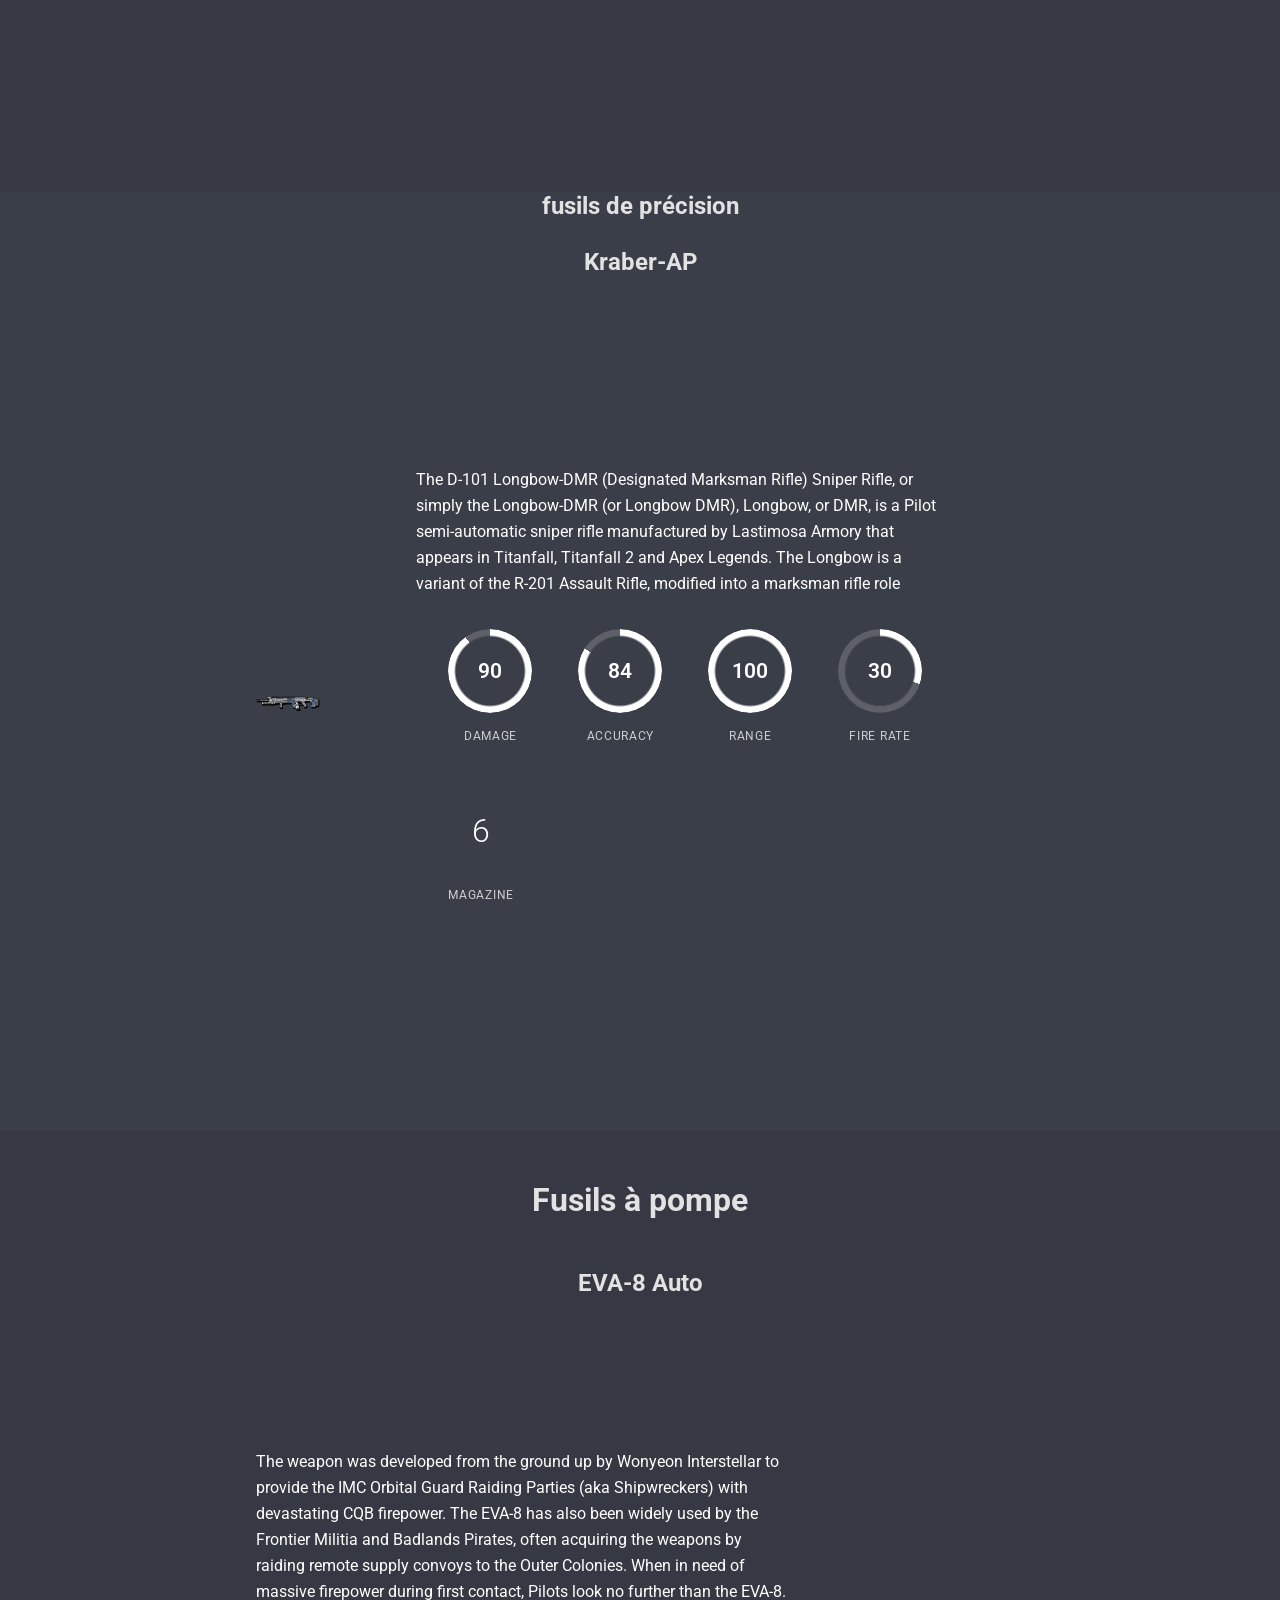
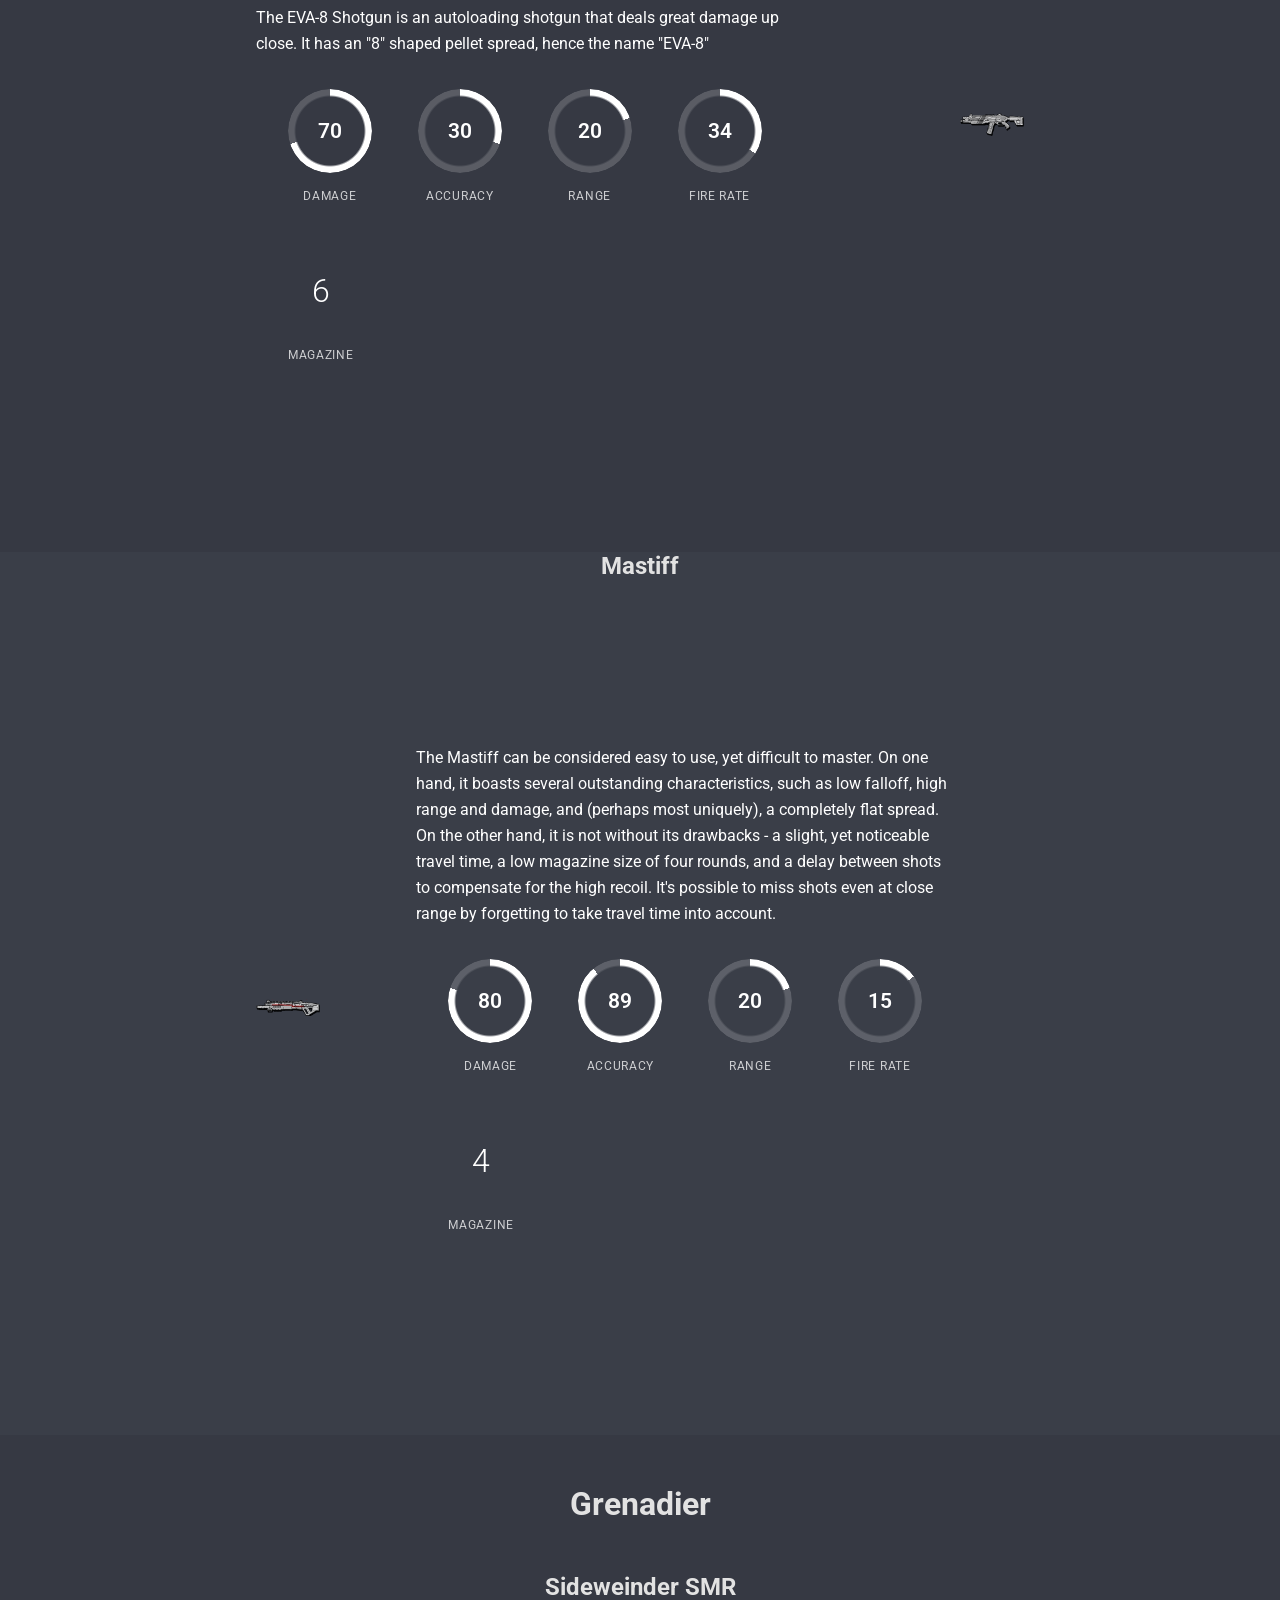
==== commit 7867544f: "ajout de commentaires" ====
--- a/arme.html
+++ b/arme.html
@@ -13,6 +13,7 @@
   </head>
   <body>
     <!--haut de page-->
+    <!-- En-tête : logo, navigation principale et bouton d'accès au jeu -->
     <header>
       <a
         href="https://www.ea.com/fr/games/titanfall/titanfall-2"
@@ -33,7 +34,9 @@
     </header>
 
     <!-- corp de page -->
+    <!-- Contenu principal : catalogue des armes de Titanfall 2 -->
     <main>
+      <!-- Armes principales : fusils d'assaut -->
       <h1>Armes Principales</h1>
       <h1>Fusils d'assaut</h1>
       <section class="section-1">
@@ -327,6 +330,7 @@
         </div>
       </section>
 
+      <!-- Armes principales : mitraillettes -->
       <h1>Mitraillette</h1>
 
       <section class="section">
@@ -566,6 +570,7 @@
         </div>
       </section>
 
+      <!-- Armes principales : mitrailleuses légères -->
       <h1>Mitrailleuse légère</h1>
 
       <section class="section">
@@ -629,6 +634,7 @@
         </div>
       </section>
 
+      <!-- Armes principales : fusils de précision -->
       <section class="section-1">
         <h1>L-Star</h1>
         <div class="container">
@@ -926,6 +932,7 @@
         </div>
       </section>
 
+      <!-- Armes principales : fusils à pompe -->
       <h1>Fusils à pompe</h1>
 
       <section class="section">
@@ -1050,6 +1057,7 @@
         </div>
       </section>
 
+      <!-- Armes principales : lance-grenades -->
       <h1>Grenadier</h1>
 
       <section class="section">
@@ -1296,6 +1304,7 @@
         </div>
       </section>
 
+      <!-- Armes secondaires : pistolets -->
       <h1>Pistolets</h1>
 
       <section class="section">
@@ -1433,6 +1442,7 @@
         </div>
       </section>
 
+      <!-- Armes secondaires et armes anti-Titan -->
       <h1>Armes secondaire et anti titan</h1>
 
       <section class="section">
@@ -1610,6 +1620,7 @@
         </div>
       </section>
 
+      <!-- Armes anti-Titan dédiées -->
       <h1>Armes anti titan</h1>
 
       <section class="section">
@@ -1848,6 +1859,7 @@
     </main>
 
     <!-- bas de page -->
+    <!-- Pied de page -->
     <footer></footer>
   </body>
 </html>
--- a/style.css
+++ b/style.css
@@ -1,8 +1,11 @@
+/* Reset global et normalisation des éléments de base */
 * {
   margin: 0;
   padding: 0;
   box-sizing: border-box;
 }
+
+/* Palette et variables du thème de l'application */
 :root {
   --fond-clair: #3a3e48;
   --fond-sombre: #363943;
@@ -11,22 +14,29 @@
   --ring-fill: #ffffff;
   --text: #ffffff;
   --label: rgba(255, 255, 255, 0.75);
-}
-
+  --width: 70%;
+}
+
+/* Styles généraux du corps de la page */
 body {
   font-family: "roboto", "arial";
   width: 100%;
-}
+  background-color: var(--fond-sombre);
+}
+
+/* En-tête et navigation principale */
 header {
   display: flex;
   background-color: var(--fond);
   justify-content: space-between;
   height: 72px;
 }
+
 header img {
   margin: 5% 0 0 5%;
   height: 90%;
 }
+
 header button {
   width: 120px;
   height: 80%;
@@ -35,10 +45,12 @@
   box-shadow: #23252c;
   border-radius: 5px;
 }
+
 header button:hover {
   background-color: var(--fond-clair);
   box-shadow: var(--fond-sombre);
 }
+
 .liens {
   display: flex;
   justify-content: space-between;
@@ -46,18 +58,17 @@
   margin: auto 0;
   font-size: larger;
 }
+
 .liens a {
   text-decoration: none;
   color: rgb(231, 231, 231);
 }
 
-body {
-  background-color: var(--fond-sombre);
-}
-
+/* Section d'introduction et blocs de contenu */
 .section-1 {
   background-color: var(--fond-clair);
 }
+
 .container-1 {
   display: flex;
   justify-content: space-between;
@@ -67,13 +78,16 @@
   margin: 0 auto;
   gap: 24px;
 }
+
 .container-1 .img {
   width: 50%;
 }
+
 .container-1 .img img {
   max-width: 100%;
   display: block;
 }
+
 .text {
   width: 50%;
   color: rgb(226, 226, 226);
@@ -89,9 +103,11 @@
   margin: 0 auto;
   gap: 24px;
 }
+
 .container h1 {
   text-align: center;
 }
+
 .container .text {
   width: 100%;
 }
@@ -101,14 +117,21 @@
   text-align: center;
   margin: 50px 0;
 }
+
 .container-h {
   width: 70%;
-}
+  margin-right: 70px;
+}
+
+.container img {
+  width: 64px;
+}
+
 .container-h .text {
   width: 100%;
 }
 
-/* gestiion de l'affichage de l'ensemble des stats de l'arm */
+/* Gestion de l'affichage de l'ensemble des statistiques de l'arme */
 .stats-bar {
   display: flex;
   justify-content: space-between;
@@ -123,8 +146,10 @@
   align-items: center;
   gap: 0.6rem;
 }
+
+/* Anneau circulaire utilisé pour représenter un pourcentage */
 .ring {
-  --pct: 50; 
+  --pct: 50;
   --size: 84px;
   --thickness: 6px;
   width: var(--size);
@@ -135,7 +160,7 @@
     var(--ring-track) 0
   );
   -webkit-mask: radial-gradient(farthest-side, transparent calc(100% - var(--thickness) - 2px), #000 calc(100% - var(--thickness)));
-          mask: radial-gradient(farthest-side, transparent calc(100% - var(--thickness) - 2px), #000 calc(100% - var(--thickness)));
+  mask: radial-gradient(farthest-side, transparent calc(100% - var(--thickness) - 2px), #000 calc(100% - var(--thickness)));
 }
 
 .ring-wrap {
@@ -162,7 +187,6 @@
   color: var(--label);
   text-transform: uppercase;
 }
-
 
 .stat.plain .ring-value-standalone {
   font-size: 2rem;
@@ -173,48 +197,114 @@
   display: flex;
   align-items: center;
 }
-.section-1 h1{
-    margin: 0;
-}
-.section h1{
-    margin: 0;
-}
-
-
-/*
-affichage/désafichage lors du passage sur l'icone
-*/
-
+
+.section-1 h1 {
+  margin: 0;
+}
+
+.section h1 {
+  margin: 0;
+}
+
+/* Affichage et masquage des descriptions au survol des icônes */
 .titan-kit {
   display: grid;
-  grid-template-columns: repeat(2, auto);
-  gap: 12px;
-}
-
-.icon-slot {
-  position: relative;
-  display: inline-block;
+  grid-template-columns: repeat(2, 64px) auto;
+  grid-template-rows: repeat(3, 64px);
+  gap: 8px 40px;
 }
 
 .icon-slot img {
   width: 64px;
   height: 64px;
   border-radius: 4px;
-}
-
-.hover-text {
+  cursor: pointer;
+}
+
+/* Placement des 6 icônes dans la grille de gauche */
+#icon-1 { grid-column: 1; grid-row: 1; }
+#icon-2 { grid-column: 2; grid-row: 1; }
+#icon-3 { grid-column: 1; grid-row: 2; }
+#icon-4 { grid-column: 2; grid-row: 2; }
+#icon-5 { grid-column: 1; grid-row: 3; }
+#icon-6 { grid-column: 2; grid-row: 3; }
+
+/* Boîte d'informations située à droite de la grille */
+.info-box {
+  grid-column: 3;
+  grid-row: 1 / span 3;
+  position: relative;
+  min-width: 240px;
+}
+
+.info-text {
   display: none;
   position: absolute;
-  left: 74px;
   top: 0;
+  left: 0;
+  margin: 0;
   color: white;
-  white-space: nowrap;
-  background: rgba(0, 0, 0, 0.7);
-  padding: 4px 8px;
-  border-radius: 4px;
-  z-index: 10;
-}
-
-.icon-slot:hover .hover-text {
+  font-size: 1vw;
+}
+
+/* Affiche le texte correspondant au survol de l'icône correspondante */
+#icon-1:hover ~ .info-box #text-1,
+#icon-2:hover ~ .info-box #text-2,
+#icon-3:hover ~ .info-box #text-3,
+#icon-4:hover ~ .info-box #text-4,
+#icon-5:hover ~ .info-box #text-5,
+#icon-6:hover ~ .info-box #text-6 {
+  display: block;
+}
+
+p {
+  color: white;
+}
+
+.container-h h1 {
+  margin-top: 50px;
+}
+
+/* Grille des optimisations de noyau */
+.core-kit {
+  display: grid;
+  grid-template-columns: repeat(2, 64px) auto;
+  grid-template-rows: repeat(2, 64px);
+  gap: 8px 40px;
+}
+
+/* Placement des 3 icônes dans la grille de gauche pour les optimisations de noyau */
+[id$="icon-1"] { grid-column: 1; grid-row: 1; }
+[id$="icon-2"] { grid-column: 2; grid-row: 1; }
+[id$="icon-3"] { grid-column: 1; grid-row: 2; }
+
+/* Boîte d'information située à droite de la grille */
+.core-kit .info-box {
+  grid-column: 3;
+  grid-row: 1 / span 2;
+  position: relative;
+  min-width: 240px;
+}
+
+.core-kit .info-text {
+  display: none;
+  position: absolute;
+  top: 0;
+  left: 0;
+  margin: 0;
+  color: white;
+  font-size: 1vw;
+}
+
+/* Affiche le texte correspondant au survol des icônes des optimisations de noyau */
+#core-icon-1:hover ~ .info-box #core-text-1,
+#core-icon-2:hover ~ .info-box #core-text-2,
+#core-icon-3:hover ~ .info-box #core-text-3,
+#core2-icon-1:hover ~ .info-box #core2-text-1,
+#core2-icon-2:hover ~ .info-box #core2-text-2,
+#core2-icon-3:hover ~ .info-box #core2-text-3,
+#core3-icon-1:hover ~ .info-box #core3-text-1,
+#core3-icon-2:hover ~ .info-box #core3-text-2,
+#core3-icon-3:hover ~ .info-box #core3-text-3 {
   display: block;
 }
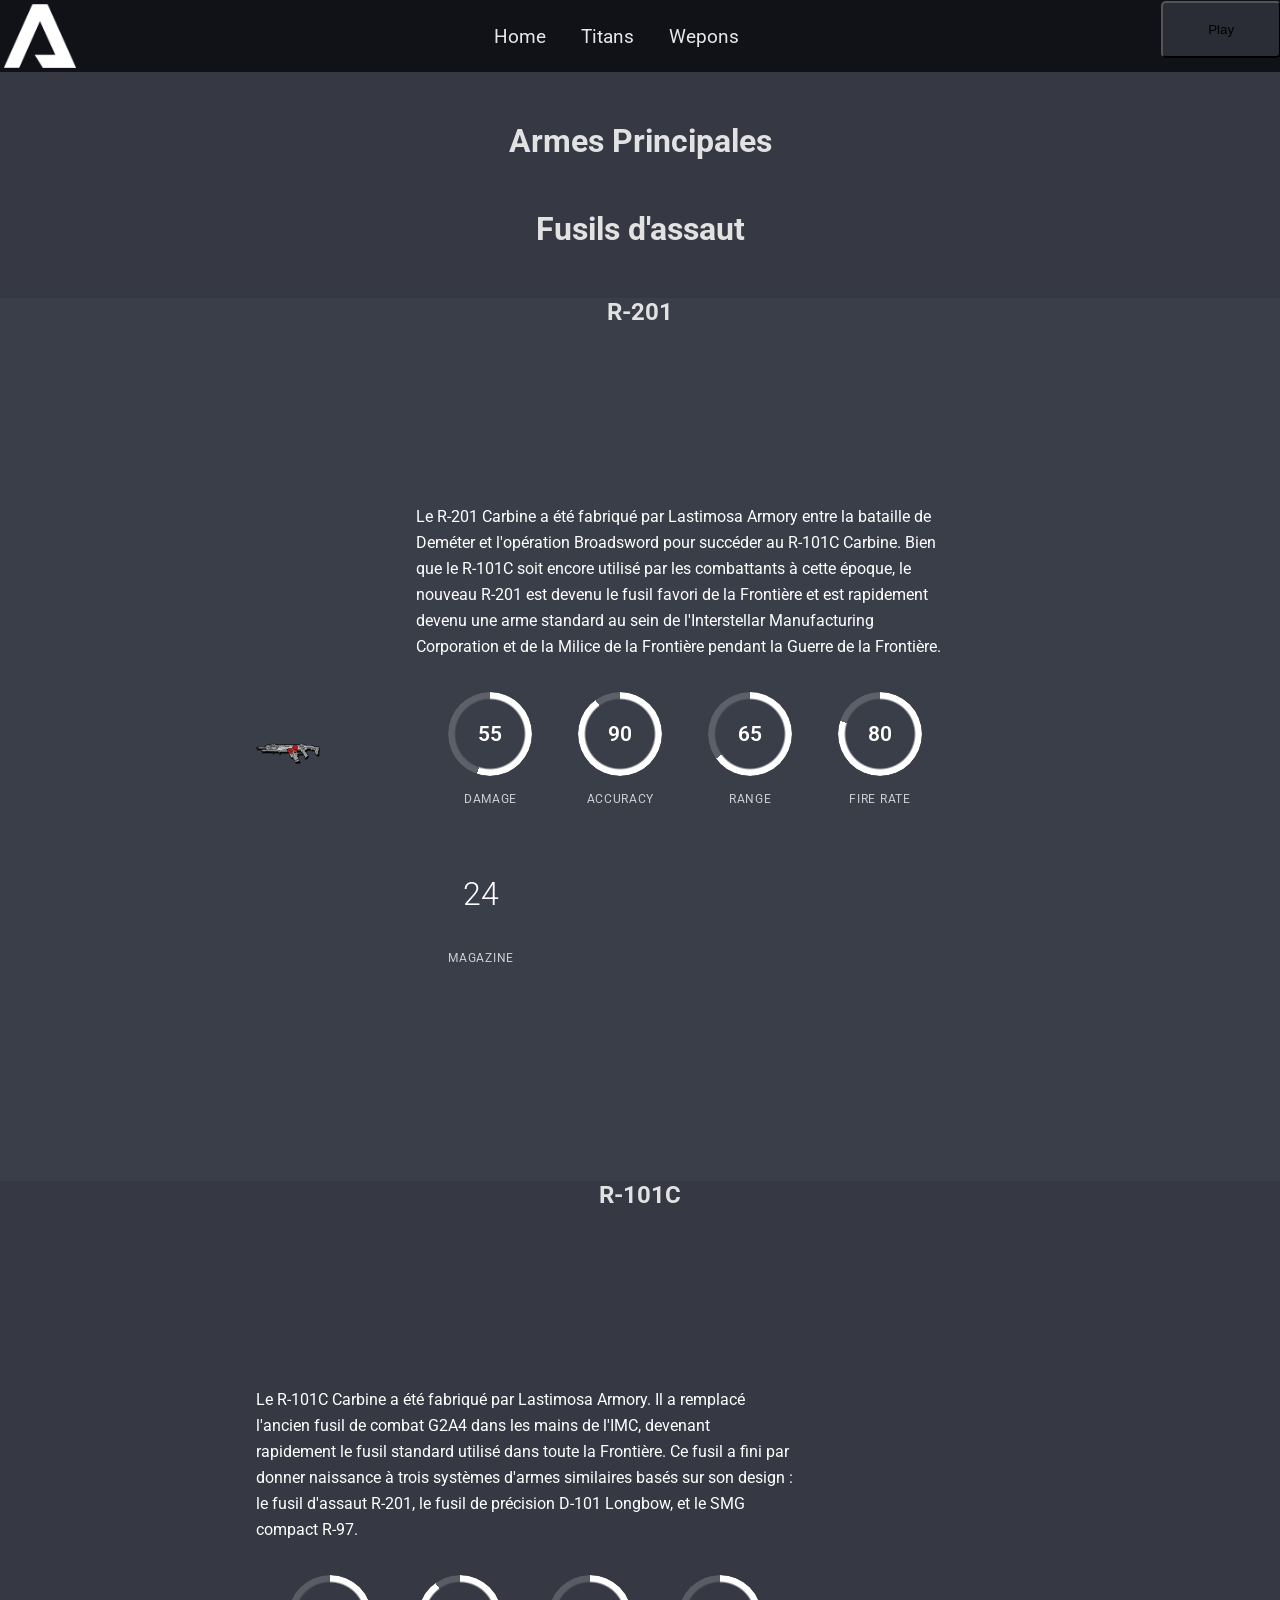
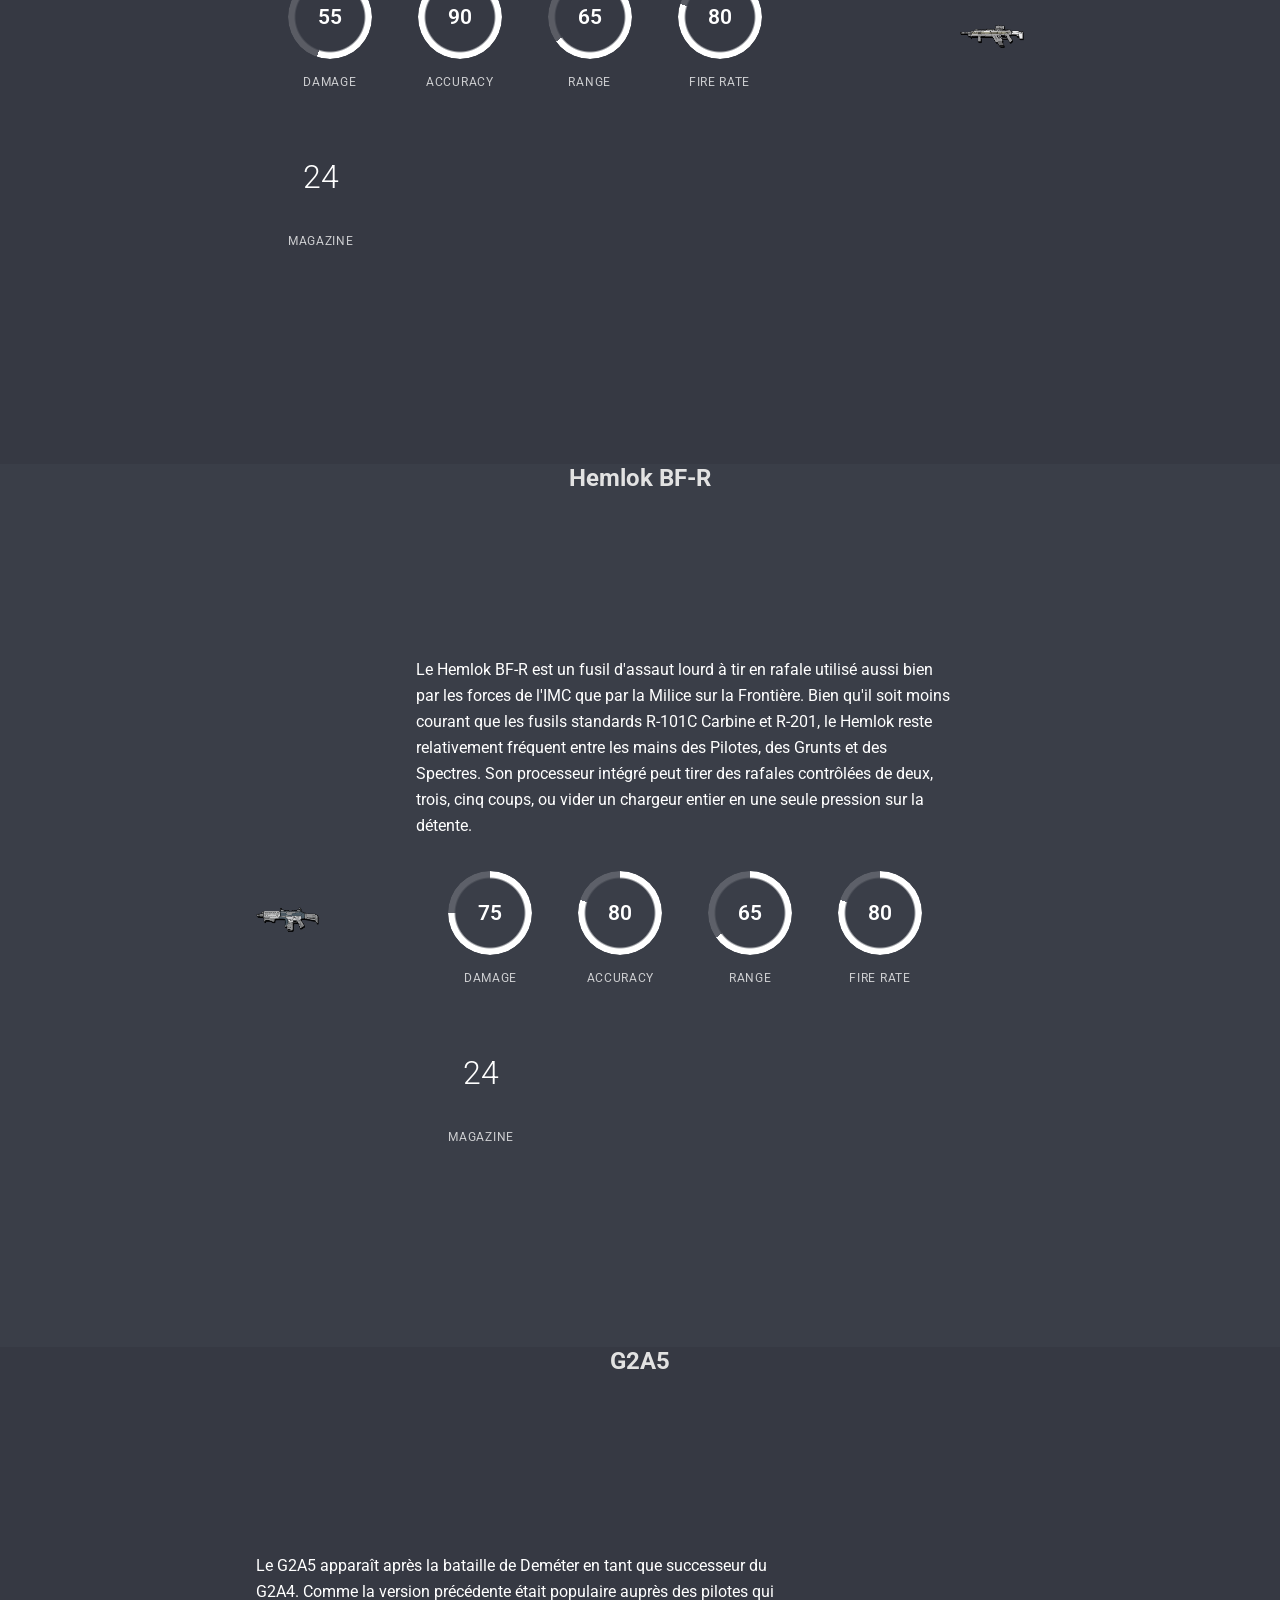
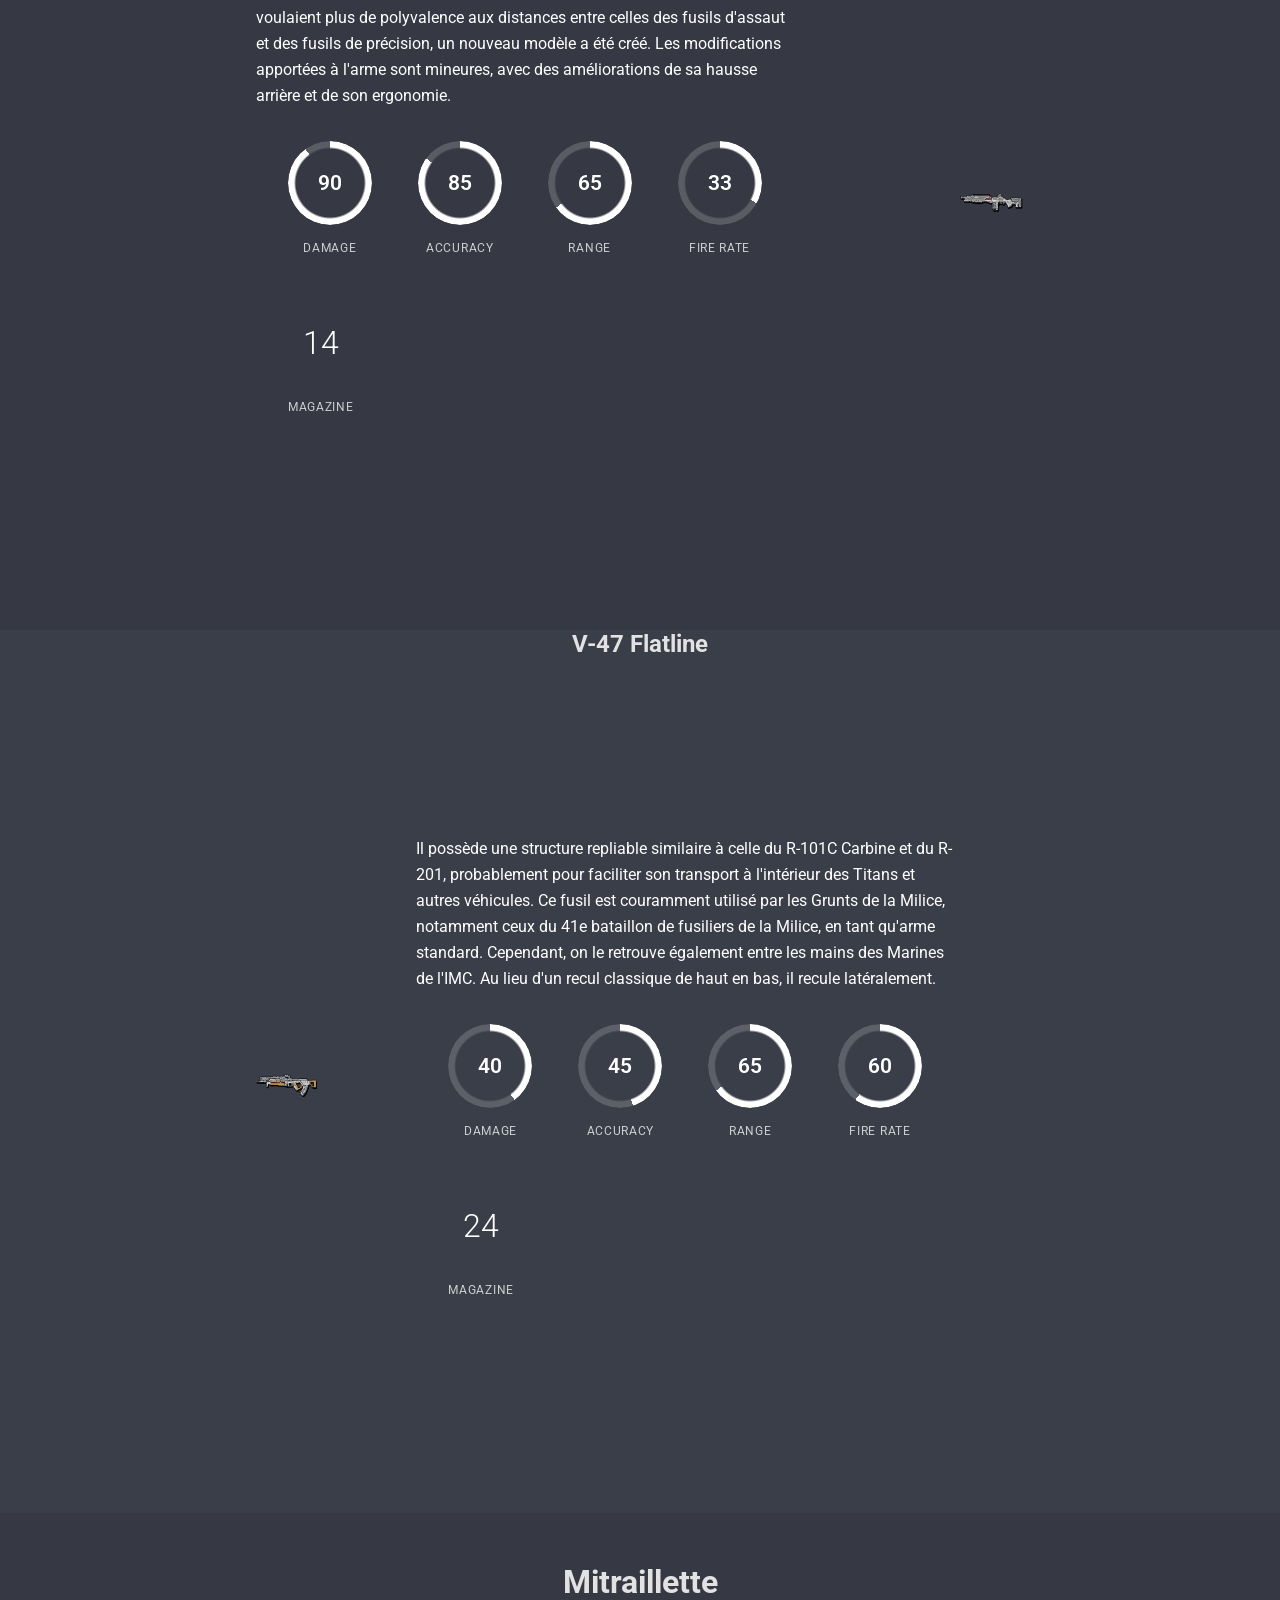
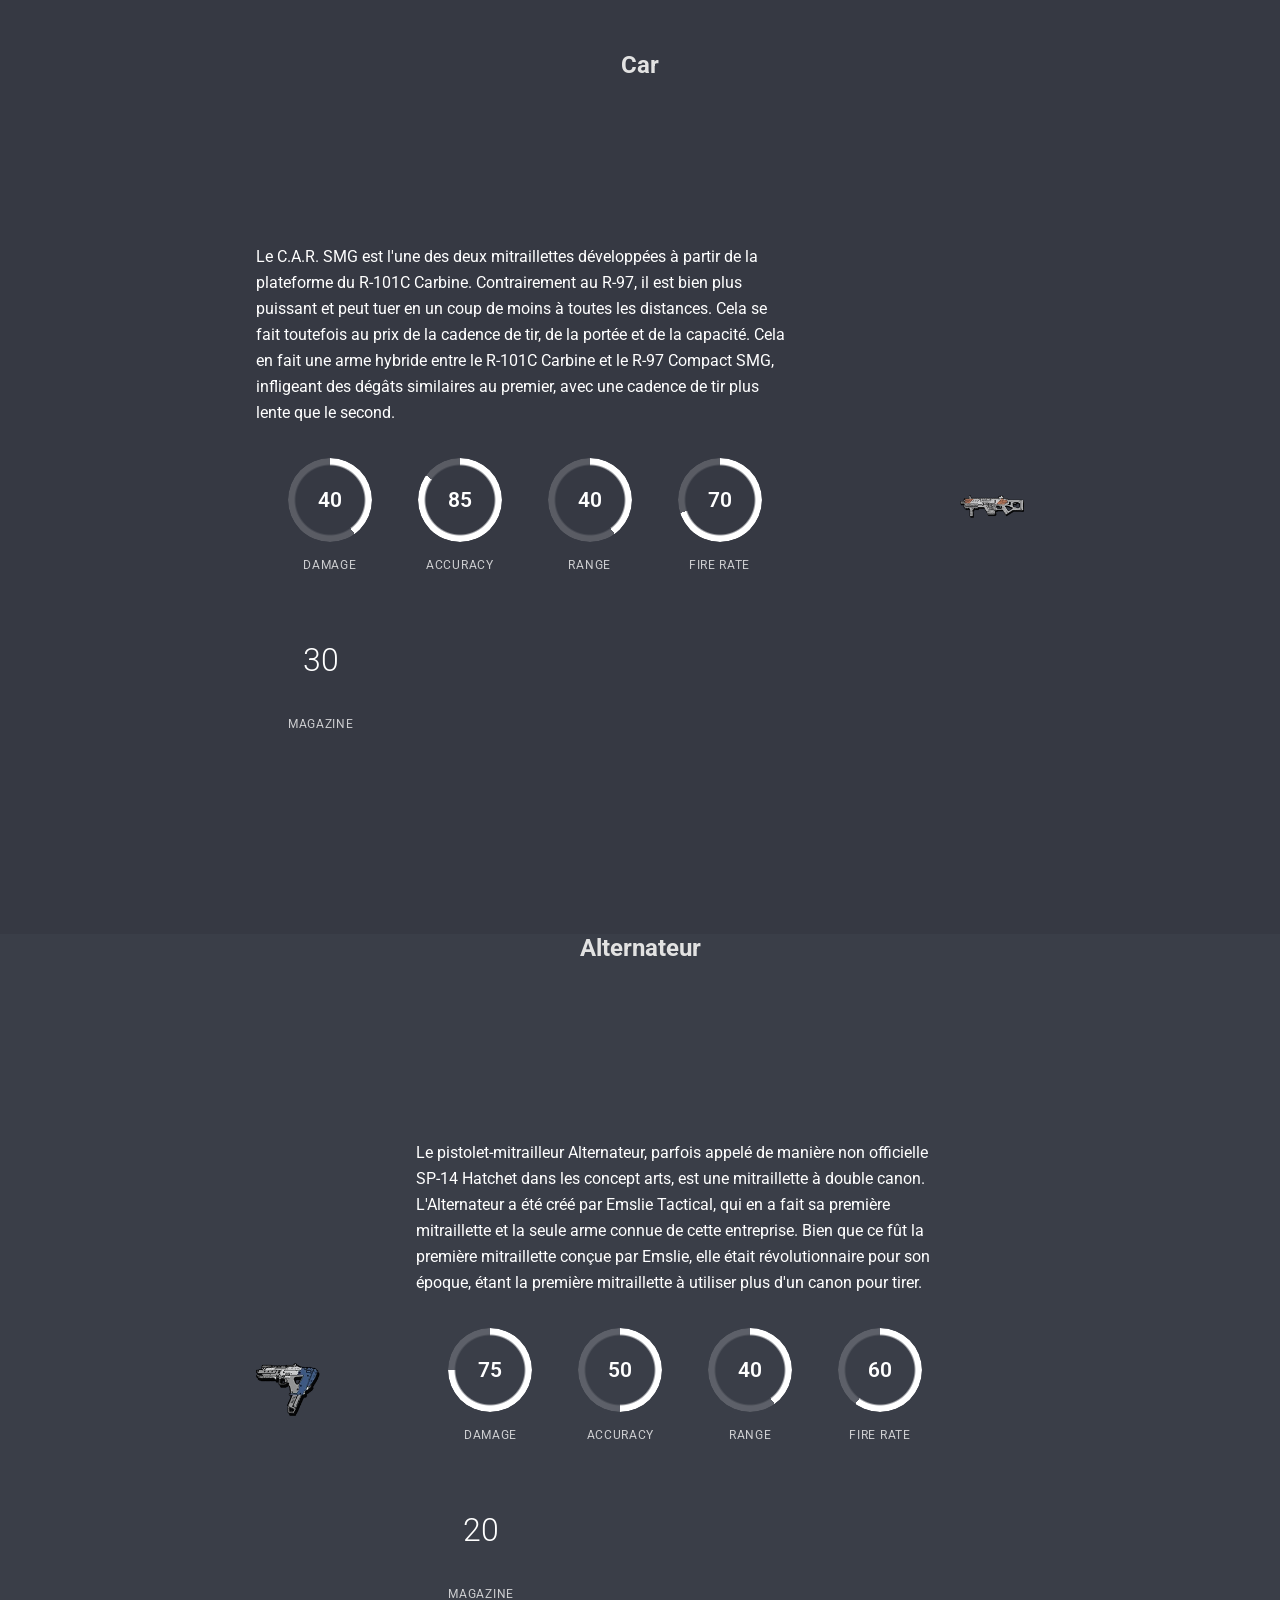
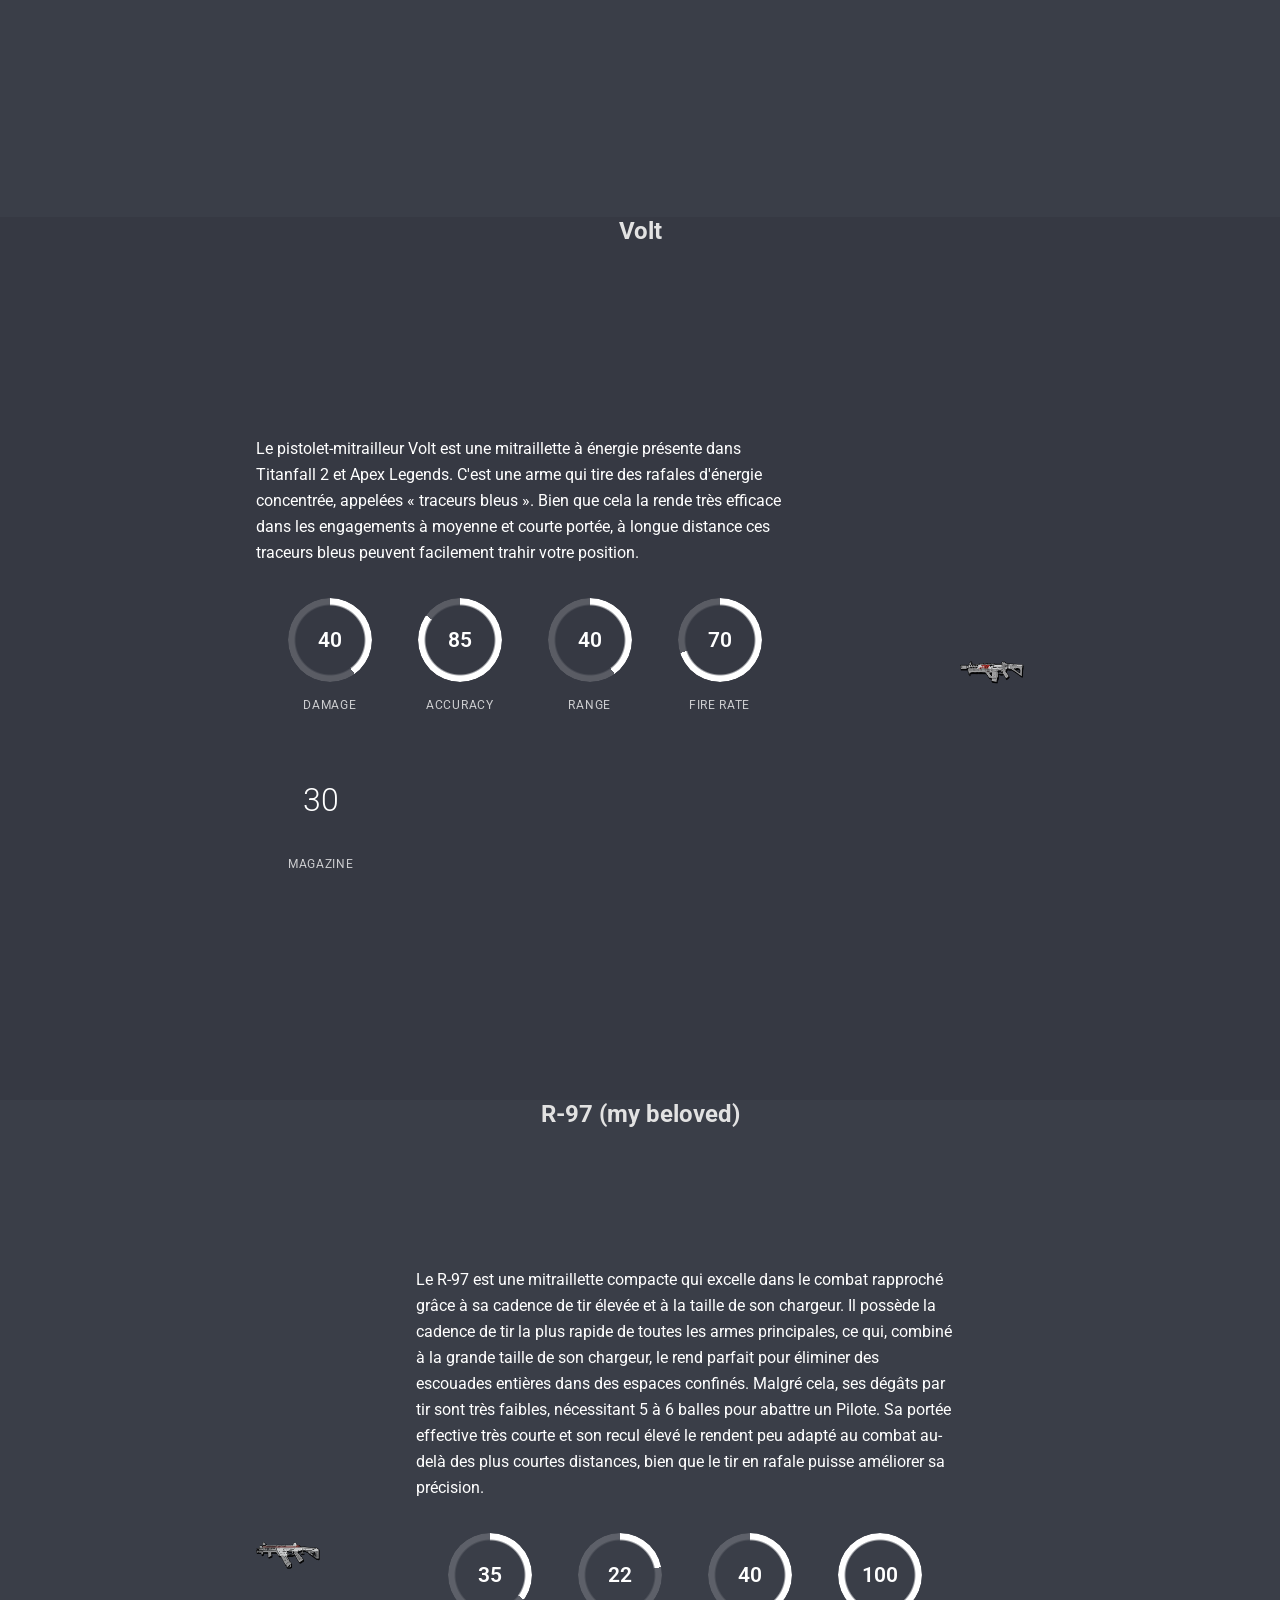
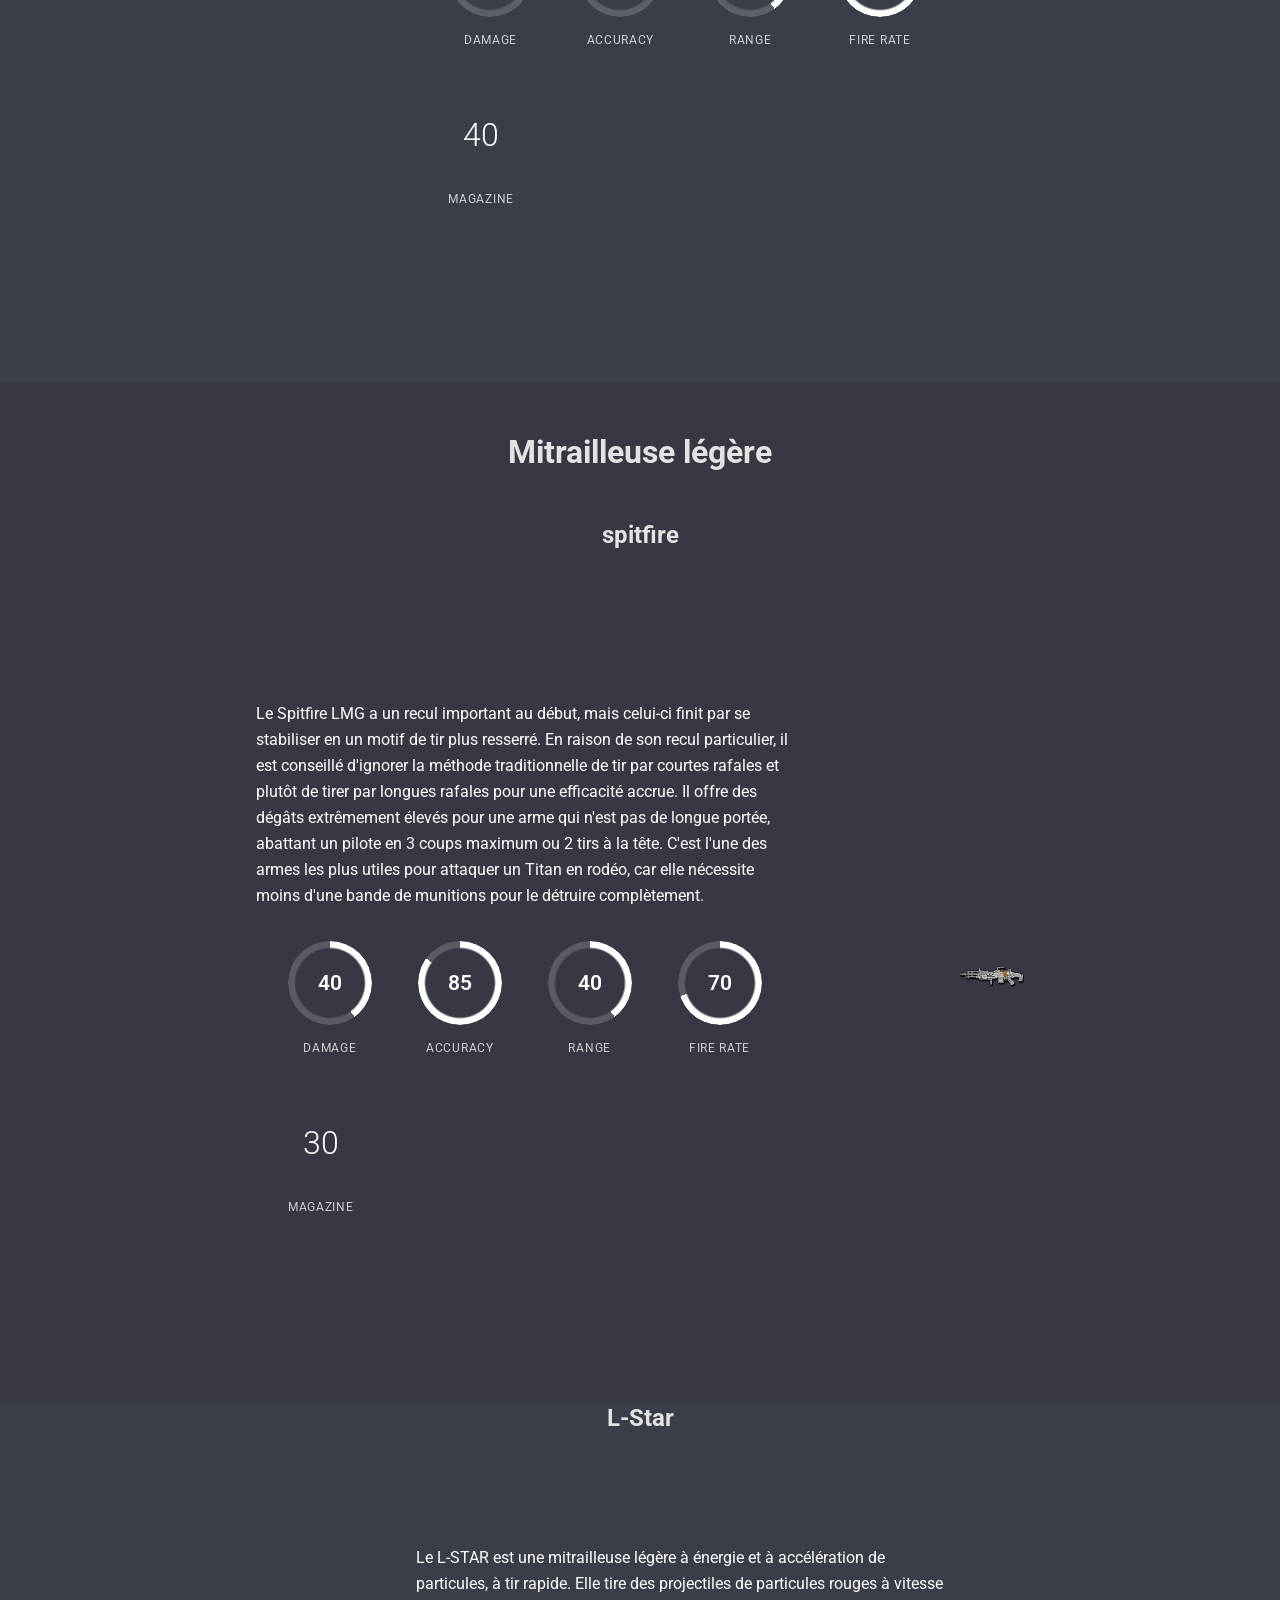
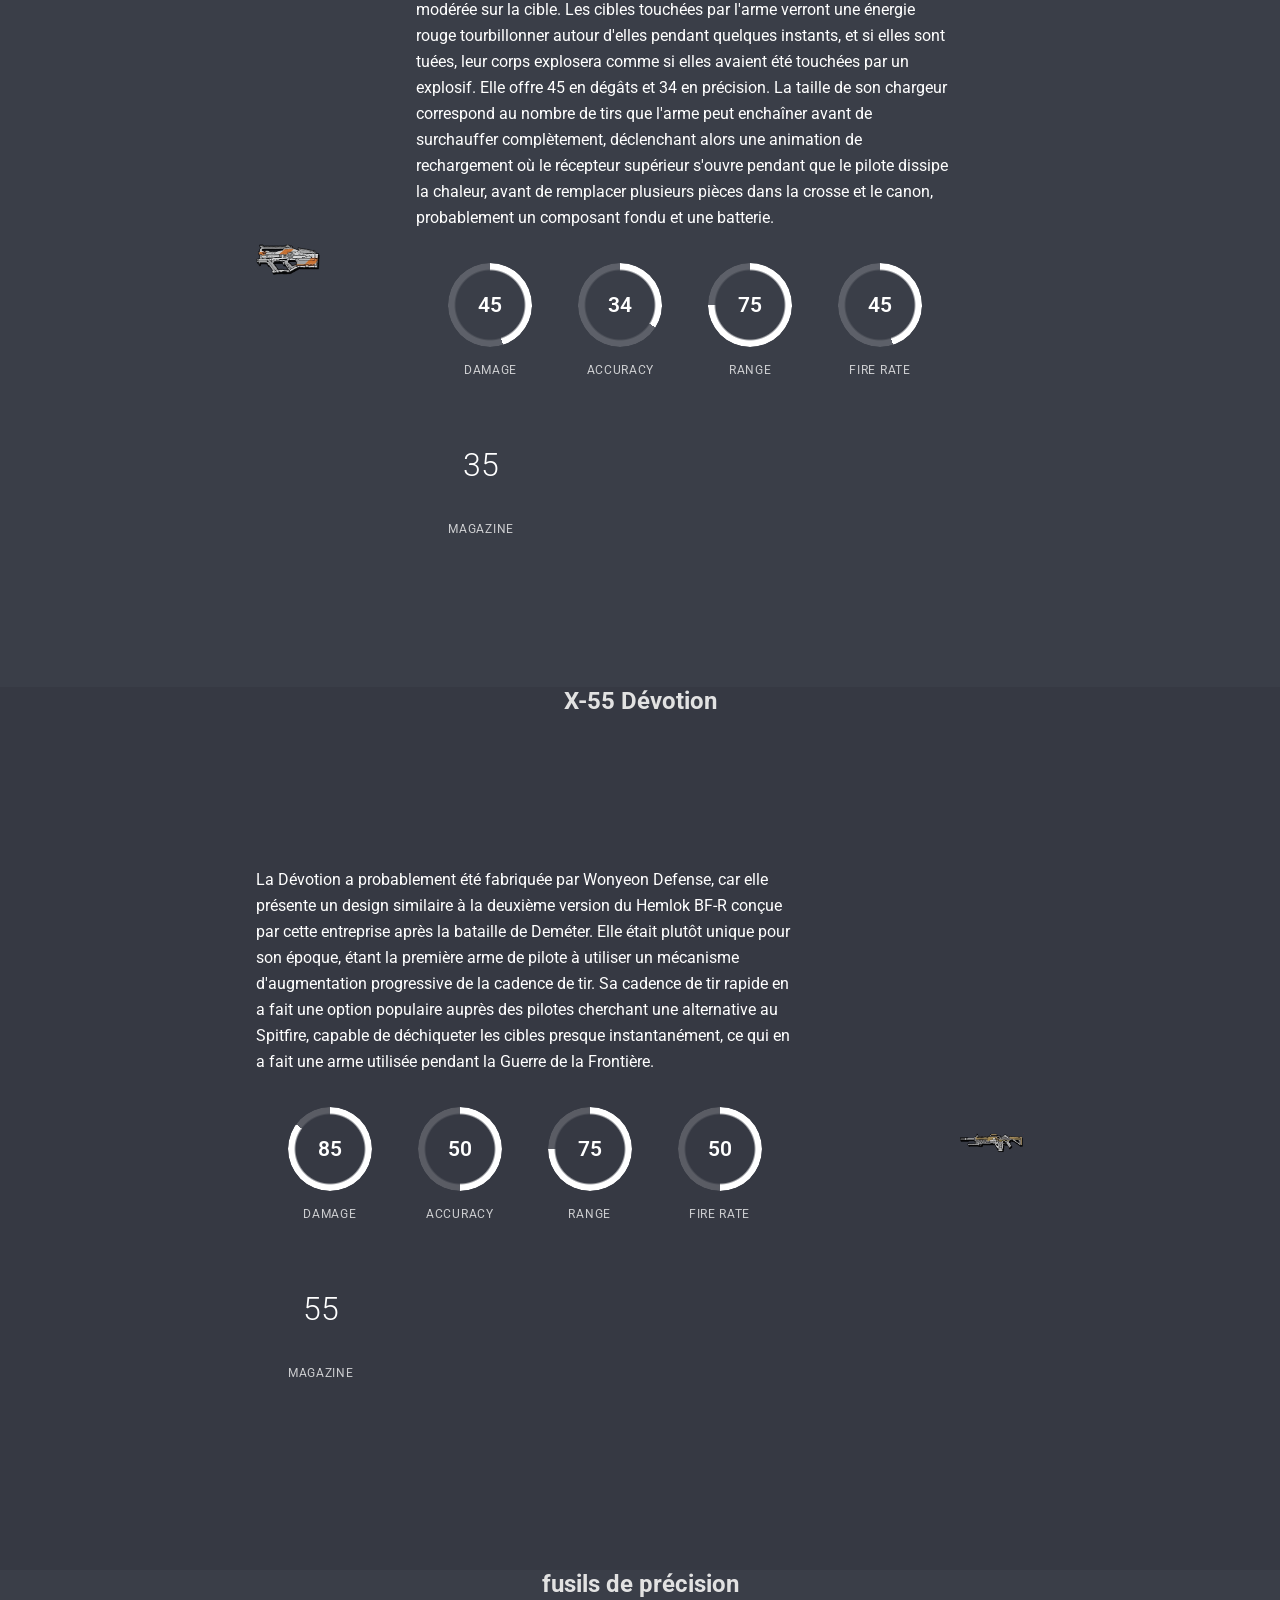
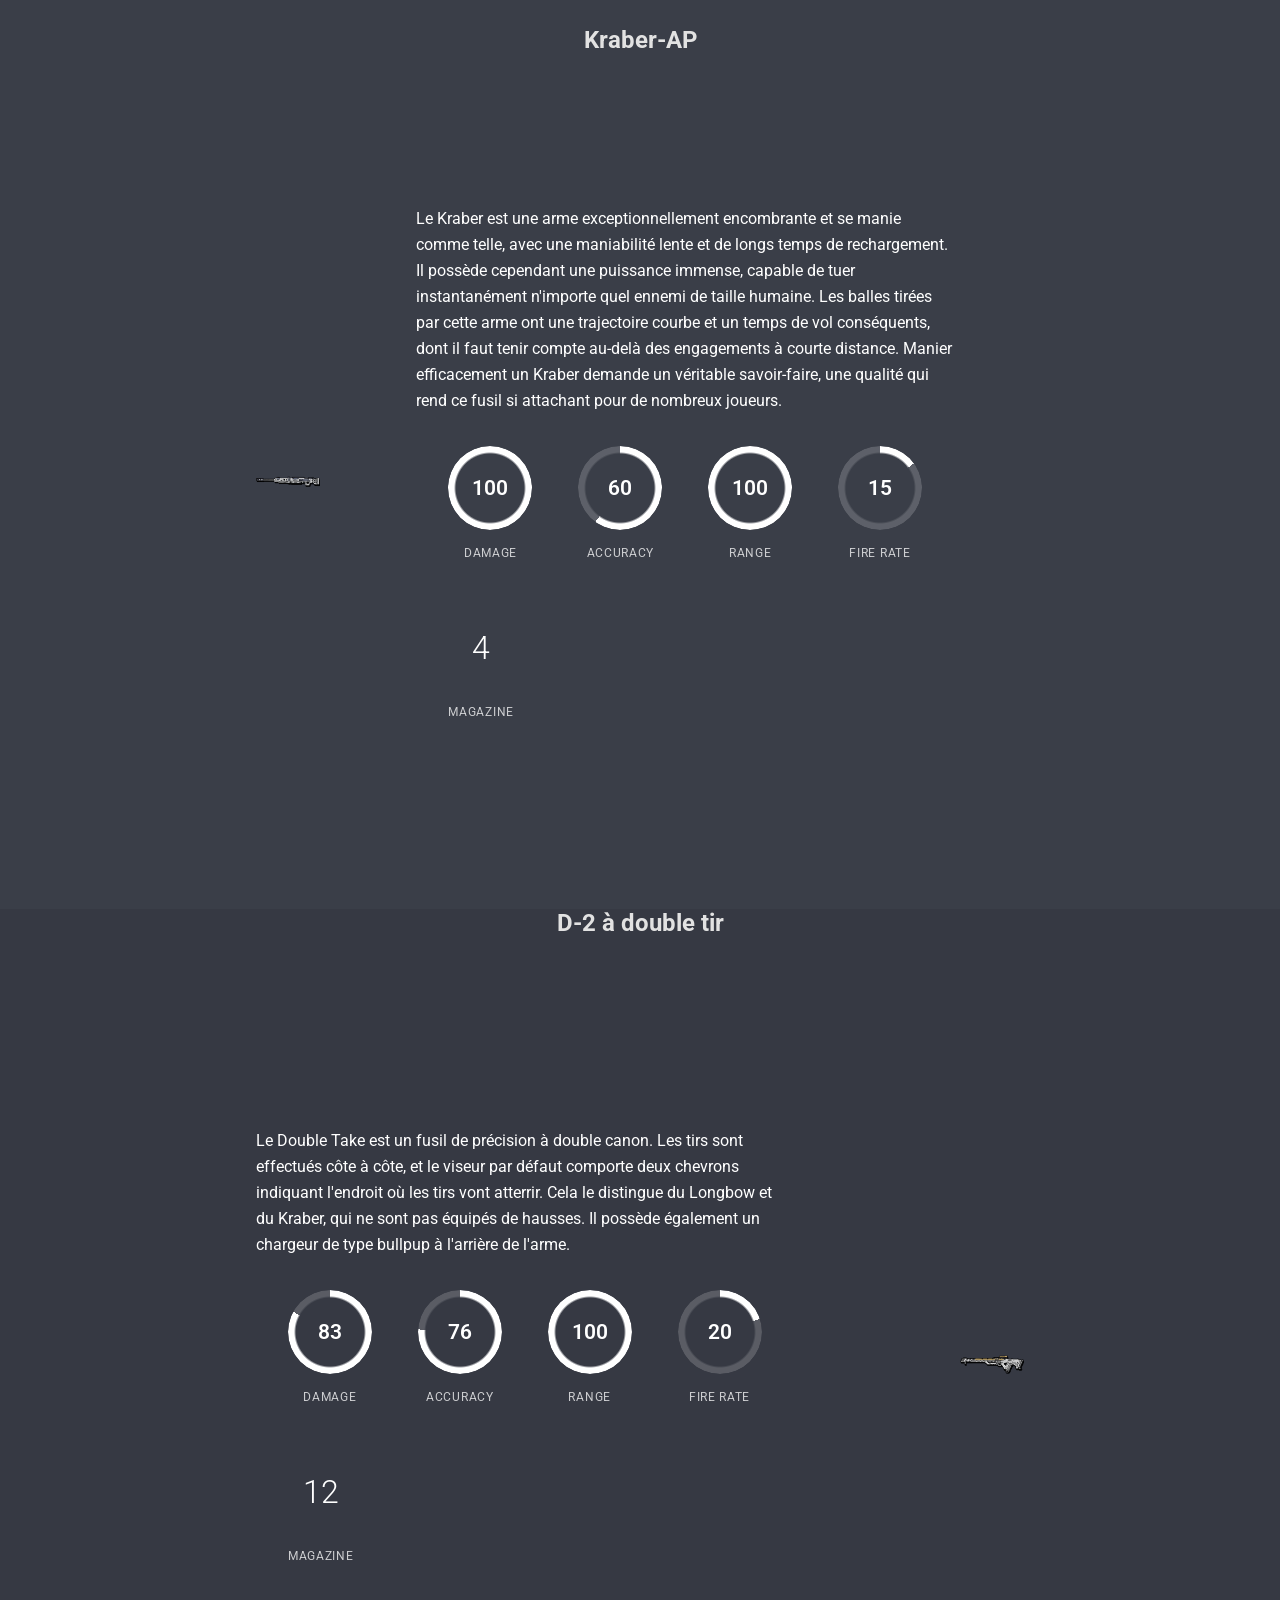
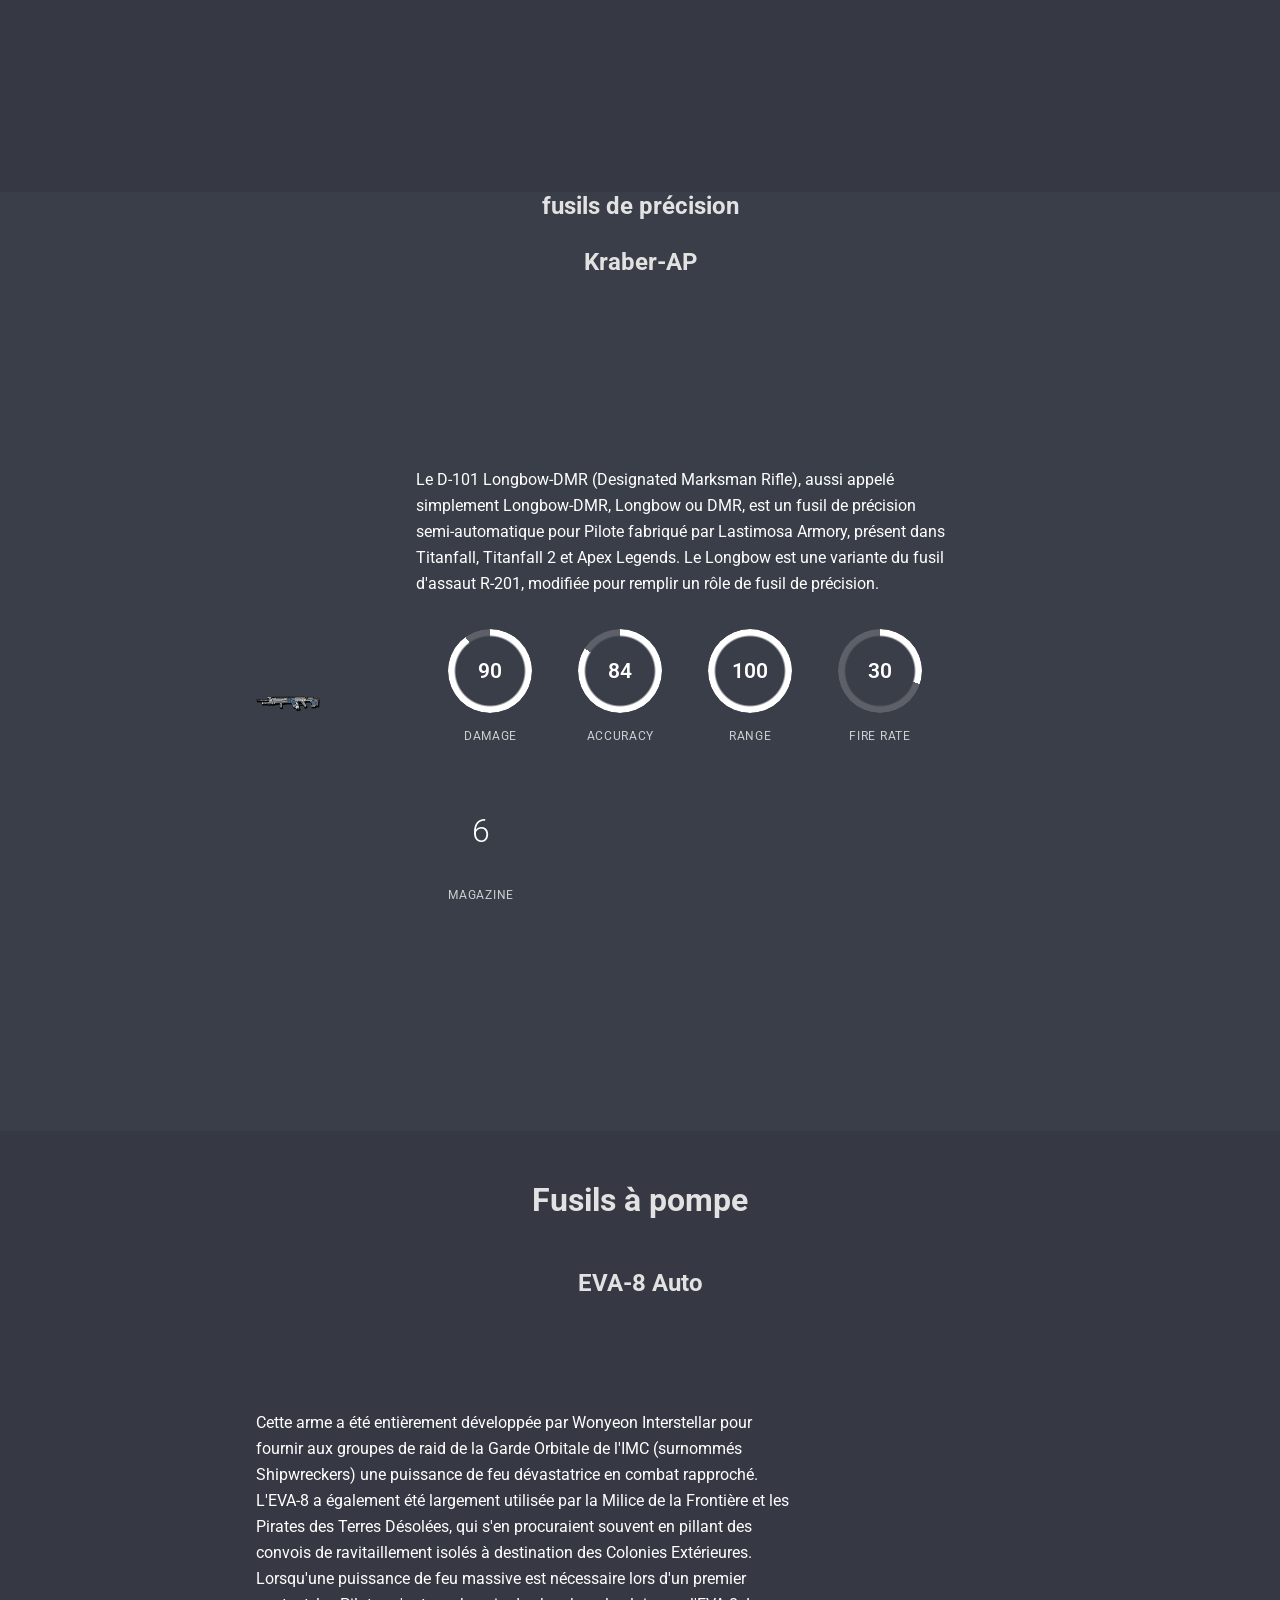
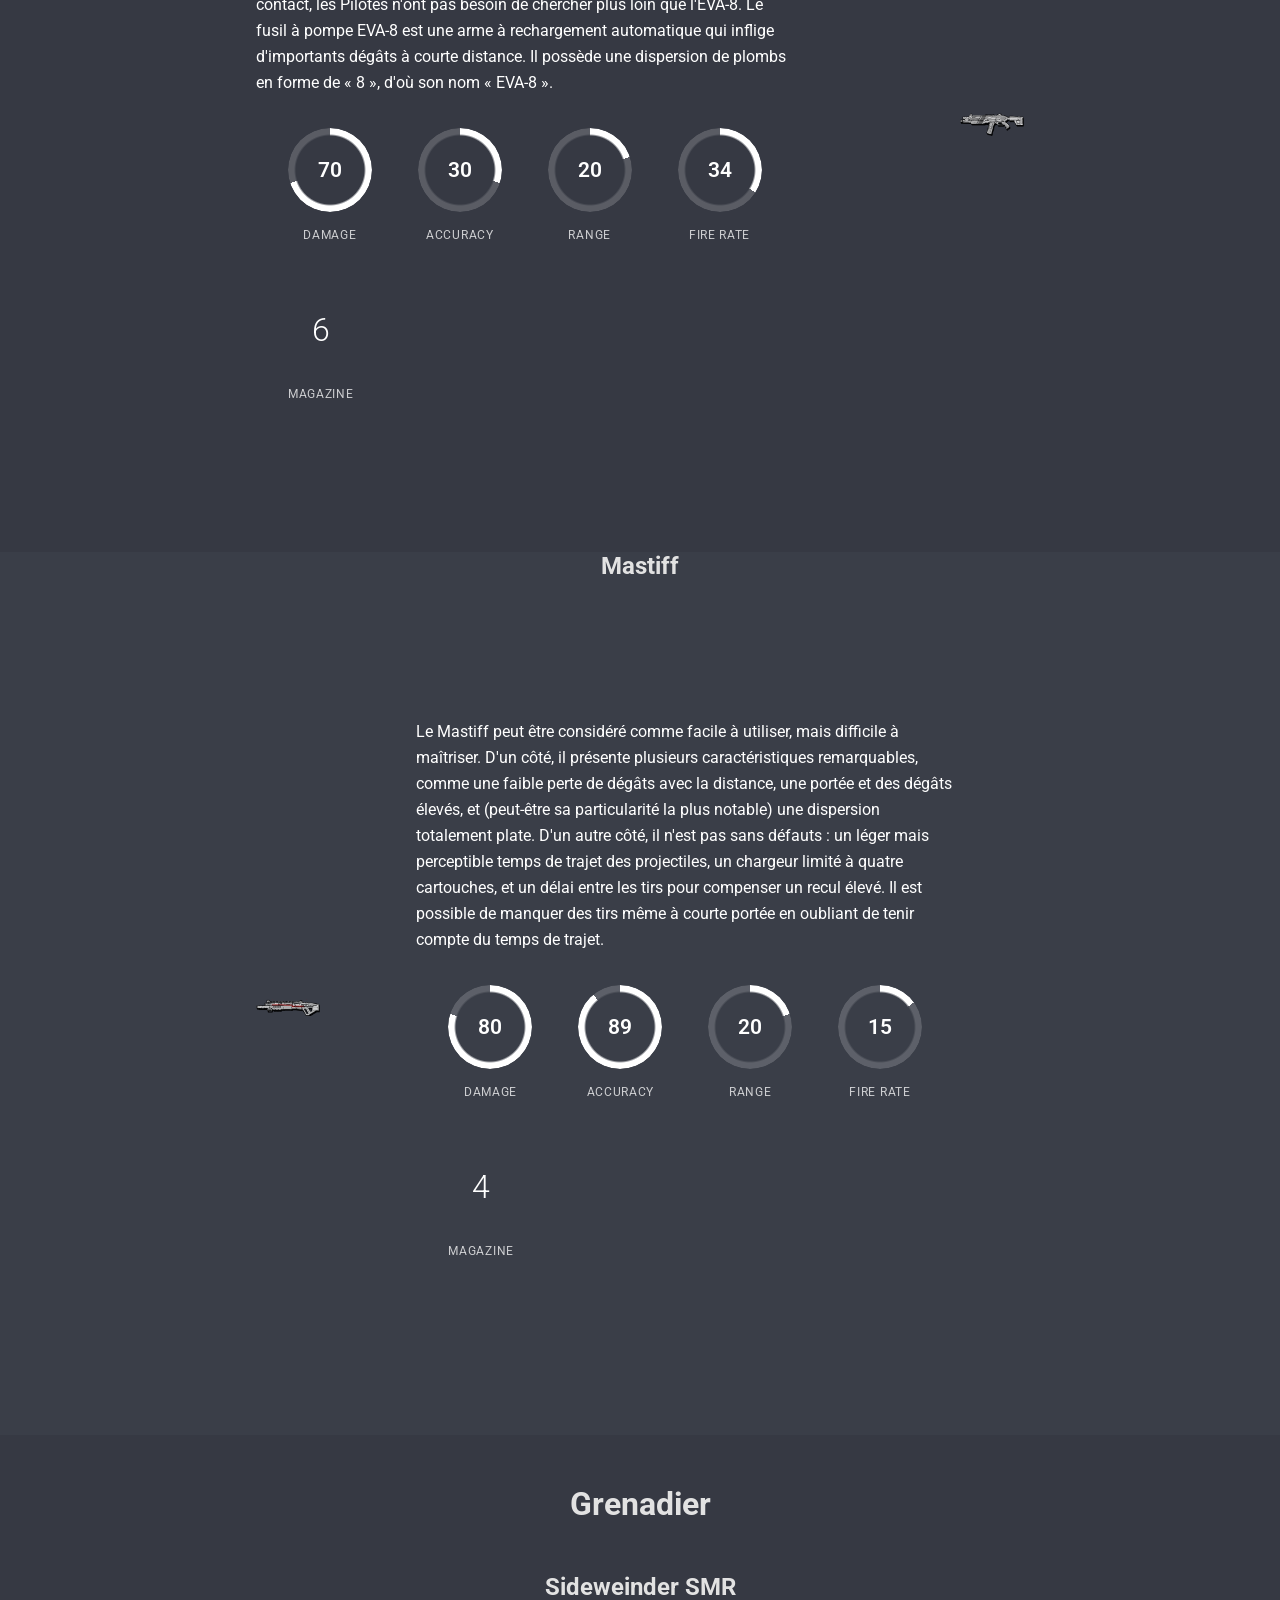
==== commit 7d62a8ae: "-" ====
--- a/arme.html
+++ b/arme.html
@@ -46,13 +46,13 @@
           <div class="container-h">
             <div class="text">
               <p>
-                The R-201 Carbine was manufactured by Lastimosa Armory sometime
-                between the Battle of Demeter and Operation: Broadsword to serve
-                as the successor to the R-101C Carbine. Although the R-101C was
-                still utilized by combatants around this time, the newer R-201
-                became the favored rifle among the Frontier and soon became a
-                standard issue rifle among the Interstellar Manufacturing
-                Corporation and Frontier Militia during the Frontier War.
+                Le R-201 Carbine a été fabriqué par Lastimosa Armory entre la
+                bataille de Deméter et l'opération Broadsword pour succéder au
+                R-101C Carbine. Bien que le R-101C soit encore utilisé par les
+                combattants à cette époque, le nouveau R-201 est devenu le
+                fusil favori de la Frontière et est rapidement devenu une arme
+                standard au sein de l'Interstellar Manufacturing Corporation et
+                de la Milice de la Frontière pendant la Guerre de la Frontière.
               </p>
               <div class="stats-bar">
                 <div class="stat">
@@ -103,12 +103,13 @@
           <div class="container-h">
             <div class="text">
               <p>
-                The R-101C Carbine was manufactured by Lastimosa Armory. It was
-                the replacement for the older G2A4 Battle Rifle in the hands of
-                the IMC, soon becoming the standard rifle used across the
-                Frontier. Eventually, the rifle would breed three similar weapon
-                systems based off the design - the R-201 Assault Rifle, the
-                D-101 Longbow-DMR , and the R-97 Compact SMG.
+                Le R-101C Carbine a été fabriqué par Lastimosa Armory. Il a
+                remplacé l'ancien fusil de combat G2A4 dans les mains de
+                l'IMC, devenant rapidement le fusil standard utilisé dans
+                toute la Frontière. Ce fusil a fini par donner naissance à
+                trois systèmes d'armes similaires basés sur son design : le
+                fusil d'assaut R-201, le fusil de précision D-101 Longbow, et
+                le SMG compact R-97.
               </p>
               <div class="stats-bar">
                 <div class="stat">
@@ -162,13 +163,14 @@
           <div class="container-h">
             <div class="text">
               <p>
-                The Hemlok BF-R is a heavy burst-fire assault rifle employed by
-                both IMC and Militia forces fighting on The Frontier. Although
-                not as commonly seen as the more standard R-101C Carbine and
-                R-201 Assault Rifle, the Hemlok is still a relatively common
-                sight amongst the hands of Pilots, Grunts and Spectres alike.
-                Its integrated CPU can fire controlled bursts from two, three,
-                five or to a full magazine dump in one trigger pull.
+                Le Hemlok BF-R est un fusil d'assaut lourd à tir en rafale
+                utilisé aussi bien par les forces de l'IMC que par la Milice
+                sur la Frontière. Bien qu'il soit moins courant que les
+                fusils standards R-101C Carbine et R-201, le Hemlok reste
+                relativement fréquent entre les mains des Pilotes, des Grunts
+                et des Spectres. Son processeur intégré peut tirer des rafales
+                contrôlées de deux, trois, cinq coups, ou vider un chargeur
+                entier en une seule pression sur la détente.
               </p>
               <div class="stats-bar">
                 <div class="stat">
@@ -219,12 +221,13 @@
           <div class="container-h">
             <div class="text">
               <p>
-                The G2A5 emerges after the Battle of Demeter as a successor to
-                the G2A4. As the previous iteration was popular among pilots who
-                wanted to have more versatility at ranges between the ARs and
-                Snipers, another model was made. The changes made to the weapon
-                have been minor, with upgrades to its rear diopter and ergonomic
-                improvements.
+                Le G2A5 apparaît après la bataille de Deméter en tant que
+                successeur du G2A4. Comme la version précédente était
+                populaire auprès des pilotes qui voulaient plus de polyvalence
+                aux distances entre celles des fusils d'assaut et des fusils
+                de précision, un nouveau modèle a été créé. Les modifications
+                apportées à l'arme sont mineures, avec des améliorations de sa
+                hausse arrière et de son ergonomie.
               </p>
               <div class="stats-bar">
                 <div class="stat">
@@ -278,14 +281,14 @@
           <div class="container-h">
             <div class="text">
               <p>
-                It features a collapsible frame similar to that of the R-101C
-                Carbine and R201 Assault Rifle, most likely to aid with
-                transportation inside Titans and other vehicles. The rifle is
-                commonly seen utilized by Militia Grunts, including those of the
-                41st Militia Rifle Battalion, as a standard weapon. However,
-                they have also been found in the hands of IMC Marines as well.
-                Instead of having normal up-and-down recoil, it recoils
-                side-to-side.
+                Il possède une structure repliable similaire à celle du
+                R-101C Carbine et du R-201, probablement pour faciliter son
+                transport à l'intérieur des Titans et autres véhicules. Ce
+                fusil est couramment utilisé par les Grunts de la Milice,
+                notamment ceux du 41e bataillon de fusiliers de la Milice,
+                en tant qu'arme standard. Cependant, on le retrouve également
+                entre les mains des Marines de l'IMC. Au lieu d'un recul
+                classique de haut en bas, il recule latéralement.
               </p>
               <div class="stats-bar">
                 <div class="stat">
@@ -339,13 +342,14 @@
           <div class="container-h">
             <div class="text">
               <p>
-                The C.A.R. SMG is one of the two submachine guns developed from
-                the R-101C Carbine platform, though unlike the R-97, it has far
-                greater power, able to kill in one less shot at all ranges.
-                Unfortunately, though, this is at the expense of fire rate,
-                range and capacity. This makes the weapon a hybrid between the
-                R-101C Carbine and R-97 Compact SMG, dealing similar damage to
-                the former, with a slower rate of fire than the latter.
+                Le C.A.R. SMG est l'une des deux mitraillettes développées à
+                partir de la plateforme du R-101C Carbine. Contrairement au
+                R-97, il est bien plus puissant et peut tuer en un coup de
+                moins à toutes les distances. Cela se fait toutefois au prix
+                de la cadence de tir, de la portée et de la capacité. Cela en
+                fait une arme hybride entre le R-101C Carbine et le R-97
+                Compact SMG, infligeant des dégâts similaires au premier, avec
+                une cadence de tir plus lente que le second.
               </p>
               <div class="stats-bar">
                 <div class="stat">
@@ -399,14 +403,14 @@
           <div class="container-h">
             <div class="text">
               <p>
-                The Alternator Submachine Gun (SMG), or simply the Alternator,
-                and non-canonically referred to as the SP-14 Hatchet in concept
-                art, is a twin-barrel submachine gun.The Alternator SMG was
-                first made by Emslie Tactical. This was their first Submachine
-                gun produced, and the only known weapon from the company. While
-                it was the first Submachine gun made by Emslie, it was
-                groundbreaking for its time, as it was the first submachine gun
-                to use more than one barrel to fire.
+                Le pistolet-mitrailleur Alternateur, parfois appelé de
+                manière non officielle SP-14 Hatchet dans les concept arts,
+                est une mitraillette à double canon. L'Alternateur a été créé
+                par Emslie Tactical, qui en a fait sa première mitraillette et
+                la seule arme connue de cette entreprise. Bien que ce fût la
+                première mitraillette conçue par Emslie, elle était
+                révolutionnaire pour son époque, étant la première
+                mitraillette à utiliser plus d'un canon pour tirer.
               </p>
               <div class="stats-bar">
                 <div class="stat">
@@ -457,13 +461,12 @@
           <div class="container-h">
             <div class="text">
               <p>
-                The Volt Submachine Gun (SMG), or simply the Volt, is a energy
-                submachine gun featured in Titanfall 2 and Apex Legends. It is a
-                weapon that fires concentrated bolts of high energy, which are
-                referred to as 'blue tracers'.[1] Despite this making the weapon
-                very effective In medium to close range engagements, at long
-                range these blue tracers can very easily give your position
-                away.
+                Le pistolet-mitrailleur Volt est une mitraillette à énergie
+                présente dans Titanfall 2 et Apex Legends. C'est une arme qui
+                tire des rafales d'énergie concentrée, appelées « traceurs
+                bleus ». Bien que cela la rende très efficace dans les
+                engagements à moyenne et courte portée, à longue distance ces
+                traceurs bleus peuvent facilement trahir votre position.
               </p>
               <div class="stats-bar">
                 <div class="stat">
@@ -517,15 +520,17 @@
           <div class="container-h">
             <div class="text">
               <p>
-                The R-97 is a compact submachine gun that excels in
-                close-quarters combat due to its high fire rate and magazine
-                size. It has the fastest fire rate out of all primary weapons;
-                this, coupled with its large magazine size make it perfect for
-                clearing entire squads in confined spaces. Despite this, it has
-                very low damage output per shot, taking 5 to 6 shots to take
-                down Pilots. Its very short effective range and high weapon kick
-                make it ill suited for combat beyond the shortest of ranges,
-                although burst firing can improve accuracy.
+                Le R-97 est une mitraillette compacte qui excelle dans le
+                combat rapproché grâce à sa cadence de tir élevée et à la
+                taille de son chargeur. Il possède la cadence de tir la plus
+                rapide de toutes les armes principales, ce qui, combiné à la
+                grande taille de son chargeur, le rend parfait pour éliminer
+                des escouades entières dans des espaces confinés. Malgré cela,
+                ses dégâts par tir sont très faibles, nécessitant 5 à 6 balles
+                pour abattre un Pilote. Sa portée effective très courte et son
+                recul élevé le rendent peu adapté au combat au-delà des plus
+                courtes distances, bien que le tir en rafale puisse améliorer
+                sa précision.
               </p>
               <div class="stats-bar">
                 <div class="stat">
@@ -579,15 +584,16 @@
           <div class="container-h">
             <div class="text">
               <p>
-                The Spitfire LMG has high recoil at first, but it eventually
-                stabilizes into a tighter firing pattern. Due to its unique
-                recoil, players are advised to ignore the traditional method of
-                firing in short bursts, and rather fire in long bursts for
-                increased effectiveness. It boasts extremely high damage for a
-                non-long-range weapon, downing a pilot in no more than 3 shots
-                or 2 headshots. It is one of the most useful guns to use when
-                rodeoing a Titan, as it takes less than one belt to fully
-                destroy it.
+                Le Spitfire LMG a un recul important au début, mais celui-ci
+                finit par se stabiliser en un motif de tir plus resserré. En
+                raison de son recul particulier, il est conseillé d'ignorer la
+                méthode traditionnelle de tir par courtes rafales et plutôt de
+                tirer par longues rafales pour une efficacité accrue. Il offre
+                des dégâts extrêmement élevés pour une arme qui n'est pas de
+                longue portée, abattant un pilote en 3 coups maximum ou 2 tirs
+                à la tête. C'est l'une des armes les plus utiles pour attaquer
+                un Titan en rodéo, car elle nécessite moins d'une bande de
+                munitions pour le détruire complètement.
               </p>
               <div class="stats-bar">
                 <div class="stat">
@@ -642,17 +648,20 @@
           <div class="container-h">
             <div class="text">
               <p>
-                The L-STAR is a rapid fire particle accelerating energy light
-                machine gun. It fires red particle bolts at a moderate speed at
-                the target. Targets hurt by the weapon will have red energy
-                swirling around them for a few moments, and if killed, their
-                bodies will explode as if hit by an explosive. It performs at 45
-                damage and 34 accuracy. Its listed magazine size is the amount
-                of rounds the weapon can fire in succession before it completely
-                overheats, in which case a reload animation plays where the
-                upper receiver pops open while the pilot fans the inside to
-                disperse the heat, then replaces several parts in the stock and
-                barrel, most likely a melted component and a battery.
+                Le L-STAR est une mitrailleuse légère à énergie et à
+                accélération de particules, à tir rapide. Elle tire des
+                projectiles de particules rouges à vitesse modérée sur la
+                cible. Les cibles touchées par l'arme verront une énergie
+                rouge tourbillonner autour d'elles pendant quelques instants,
+                et si elles sont tuées, leur corps explosera comme si elles
+                avaient été touchées par un explosif. Elle offre 45 en dégâts
+                et 34 en précision. La taille de son chargeur correspond au
+                nombre de tirs que l'arme peut enchaîner avant de surchauffer
+                complètement, déclenchant alors une animation de rechargement
+                où le récepteur supérieur s'ouvre pendant que le pilote
+                dissipe la chaleur, avant de remplacer plusieurs pièces dans
+                la crosse et le canon, probablement un composant fondu et une
+                batterie.
               </p>
               <div class="stats-bar">
                 <div class="stat">
@@ -703,14 +712,16 @@
           <div class="container-h">
             <div class="text">
               <p>
-                The Devotion presumably was made by Wonyeon Defense, as it has a
-                similar design to the second iteration of the Hemlok BF-R that
-                was made by them after the Battle of Demeter. It was rather
-                unique for its time, as it was the first ever pilot weapon that
-                used an RPM ramp-up mechanic. The fast fire rate made it a
-                popular option with pilots who wanted an alternative to the
-                Spitfire that ripped through targets almost instantly, thus
-                being employed as a weapon used in the Frontier War.
+                La Dévotion a probablement été fabriquée par Wonyeon Defense,
+                car elle présente un design similaire à la deuxième version du
+                Hemlok BF-R conçue par cette entreprise après la bataille de
+                Deméter. Elle était plutôt unique pour son époque, étant la
+                première arme de pilote à utiliser un mécanisme
+                d'augmentation progressive de la cadence de tir. Sa cadence de
+                tir rapide en a fait une option populaire auprès des pilotes
+                cherchant une alternative au Spitfire, capable de déchiqueter
+                les cibles presque instantanément, ce qui en a fait une arme
+                utilisée pendant la Guerre de la Frontière.
               </p>
               <div class="stats-bar">
                 <div class="stat">
@@ -765,14 +776,16 @@
           <div class="container-h">
             <div class="text">
               <p>
-                The Kraber is an exceptionally bulky weapon and it handles as
-                such, with slow weapon handling and long reload times. It does
-                however have immense power, in that it is capable of outright
-                killing any human-size enemy with a single round. Rounds fired
-                by this weapon have a considerable arc and travel time, both of
-                which must be taken into account beyond close range engagements.
-                It takes true skill to effectively wield a Kraber, and it is
-                this trait that endears the rifle to many players.
+                Le Kraber est une arme exceptionnellement encombrante et se
+                manie comme telle, avec une maniabilité lente et de longs
+                temps de rechargement. Il possède cependant une puissance
+                immense, capable de tuer instantanément n'importe quel ennemi
+                de taille humaine. Les balles tirées par cette arme ont une
+                trajectoire courbe et un temps de vol conséquents, dont il
+                faut tenir compte au-delà des engagements à courte distance.
+                Manier efficacement un Kraber demande un véritable
+                savoir-faire, une qualité qui rend ce fusil si attachant pour
+                de nombreux joueurs.
               </p>
               <div class="stats-bar">
                 <div class="stat">
@@ -823,11 +836,12 @@
           <div class="container-h">
             <div class="text">
               <p>
-                The Double Take is a twin-barrel marksman rifle. The shots are
-                fired side by side, and the default sights have two chevrons,
-                indicating where the shots will land. This is contrary to the
-                Longbow and Kraber which do not come with iron sights. It also
-                comes with a bullpup magazine in the back of the weapon.
+                Le Double Take est un fusil de précision à double canon. Les
+                tirs sont effectués côte à côte, et le viseur par défaut
+                comporte deux chevrons indiquant l'endroit où les tirs vont
+                atterrir. Cela le distingue du Longbow et du Kraber, qui ne
+                sont pas équipés de hausses. Il possède également un chargeur
+                de type bullpup à l'arrière de l'arme.
               </p>
               <div class="stats-bar">
                 <div class="stat">
@@ -882,12 +896,12 @@
           <div class="container-h">
             <div class="text">
               <p>
-                The D-101 Longbow-DMR (Designated Marksman Rifle) Sniper Rifle,
-                or simply the Longbow-DMR (or Longbow DMR), Longbow, or DMR, is
-                a Pilot semi-automatic sniper rifle manufactured by Lastimosa
-                Armory that appears in Titanfall, Titanfall 2 and Apex Legends.
-                The Longbow is a variant of the R-201 Assault Rifle, modified
-                into a marksman rifle role
+                Le D-101 Longbow-DMR (Designated Marksman Rifle), aussi
+                appelé simplement Longbow-DMR, Longbow ou DMR, est un fusil de
+                précision semi-automatique pour Pilote fabriqué par Lastimosa
+                Armory, présent dans Titanfall, Titanfall 2 et Apex Legends.
+                Le Longbow est une variante du fusil d'assaut R-201, modifiée
+                pour remplir un rôle de fusil de précision.
               </p>
               <div class="stats-bar">
                 <div class="stat">
@@ -941,16 +955,20 @@
           <div class="container-h">
             <div class="text">
               <p>
-                The weapon was developed from the ground up by Wonyeon
-                Interstellar to provide the IMC Orbital Guard Raiding Parties
-                (aka Shipwreckers) with devastating CQB firepower. The EVA-8 has
-                also been widely used by the Frontier Militia and Badlands
-                Pirates, often acquiring the weapons by raiding remote supply
-                convoys to the Outer Colonies. When in need of massive firepower
-                during first contact, Pilots look no further than the EVA-8. The
-                EVA-8 Shotgun is an autoloading shotgun that deals great damage
-                up close. It has an "8" shaped pellet spread, hence the name
-                "EVA-8"
+                Cette arme a été entièrement développée par Wonyeon
+                Interstellar pour fournir aux groupes de raid de la Garde
+                Orbitale de l'IMC (surnommés Shipwreckers) une puissance de
+                feu dévastatrice en combat rapproché. L'EVA-8 a également été
+                largement utilisée par la Milice de la Frontière et les
+                Pirates des Terres Désolées, qui s'en procuraient souvent en
+                pillant des convois de ravitaillement isolés à destination des
+                Colonies Extérieures. Lorsqu'une puissance de feu massive est
+                nécessaire lors d'un premier contact, les Pilotes n'ont pas
+                besoin de chercher plus loin que l'EVA-8. Le fusil à pompe
+                EVA-8 est une arme à rechargement automatique qui inflige
+                d'importants dégâts à courte distance. Il possède une
+                dispersion de plombs en forme de « 8 », d'où son nom
+                « EVA-8 ».
               </p>
               <div class="stats-bar">
                 <div class="stat">
@@ -1004,15 +1022,17 @@
           <div class="container-h">
             <div class="text">
               <p>
-                The Mastiff can be considered easy to use, yet difficult to
-                master. On one hand, it boasts several outstanding
-                characteristics, such as low falloff, high range and damage, and
-                (perhaps most uniquely), a completely flat spread. On the other
-                hand, it is not without its drawbacks - a slight, yet noticeable
-                travel time, a low magazine size of four rounds, and a delay
-                between shots to compensate for the high recoil. It's possible
-                to miss shots even at close range by forgetting to take travel
-                time into account.
+                Le Mastiff peut être considéré comme facile à utiliser, mais
+                difficile à maîtriser. D'un côté, il présente plusieurs
+                caractéristiques remarquables, comme une faible perte de
+                dégâts avec la distance, une portée et des dégâts élevés, et
+                (peut-être sa particularité la plus notable) une dispersion
+                totalement plate. D'un autre côté, il n'est pas sans défauts :
+                un léger mais perceptible temps de trajet des projectiles, un
+                chargeur limité à quatre cartouches, et un délai entre les
+                tirs pour compenser un recul élevé. Il est possible de manquer
+                des tirs même à courte portée en oubliant de tenir compte du
+                temps de trajet.
               </p>
               <div class="stats-bar">
                 <div class="stat">
@@ -1066,16 +1086,18 @@
           <div class="container-h">
             <div class="text">
               <p>
-                The Sidewinder is an anti-Titan weapon that makes it easy for
-                the Pilots to damage enemy Titans. The micro-missiles do limited
-                damage, but may do critical damage by hitting vulnerable spots.
-                It has a rather high fire rate with a high magazine capacity to
-                boot. It should be advised that it is useless when rodeo
-                attacking a Titan, because the missiles will explode on impact,
-                killing the pilot. It is mainly effective at close range where
-                it can hit vulnerable spots and deal critical damage. It is less
-                effective at medium range, where it can at least hit an enemy.
-                For long range, other anti-titan weapons are preferable.
+                Le Sidewinder est une arme anti-Titan qui permet aux Pilotes
+                d'endommager facilement les Titans ennemis. Les micro-missiles
+                infligent des dégâts limités, mais peuvent causer des dégâts
+                critiques en touchant des points vulnérables. Il possède une
+                cadence de tir assez élevée et une grande capacité de
+                chargeur. Il est déconseillé de l'utiliser lors d'une attaque
+                en rodéo contre un Titan, car les missiles explosent à
+                l'impact, tuant le pilote. Il est surtout efficace à courte
+                portée, où il peut toucher des points vulnérables et infliger
+                des dégâts critiques. Il est moins efficace à moyenne portée,
+                où il peut tout juste toucher un ennemi. À longue distance,
+                d'autres armes anti-Titan sont préférables.
               </p>
               <div class="stats-bar">
                 <div class="stat">
@@ -1129,15 +1151,17 @@
           <div class="container-h">
             <div class="text">
               <p>
-                The Mastiff can be considered easy to use, yet difficult to
-                master. On one hand, it boasts several outstanding
-                characteristics, such as low falloff, high range and damage, and
-                (perhaps most uniquely), a completely flat spread. On the other
-                hand, it is not without its drawbacks - a slight, yet noticeable
-                travel time, a low magazine size of four rounds, and a delay
-                between shots to compensate for the high recoil. It's possible
-                to miss shots even at close range by forgetting to take travel
-                time into account.
+                Le Mastiff peut être considéré comme facile à utiliser, mais
+                difficile à maîtriser. D'un côté, il présente plusieurs
+                caractéristiques remarquables, comme une faible perte de
+                dégâts avec la distance, une portée et des dégâts élevés, et
+                (peut-être sa particularité la plus notable) une dispersion
+                totalement plate. D'un autre côté, il n'est pas sans défauts :
+                un léger mais perceptible temps de trajet des projectiles, un
+                chargeur limité à quatre cartouches, et un délai entre les
+                tirs pour compenser un recul élevé. Il est possible de manquer
+                des tirs même à courte portée en oubliant de tenir compte du
+                temps de trajet.
               </p>
               <div class="stats-bar">
                 <div class="stat">
@@ -1188,18 +1212,18 @@
           <div class="container-h">
             <div class="text">
               <p>
-                The R-6P Softball Anti-Armor Grenade Launcher (AAGL) is a rotary
-                magazine, Pilot-operated, anti-Titan grenade launcher. It is
-                lightweight and stowable, which allowed its operator to quickly
-                fire and maneuver. Multiple types of rounds can be fired from
-                the weapon such as HE, EMP, Smoke, Tracer and High-Density Slugs
-                - though only sticky grenades can be fired in-game. It can be
-                utilized with direct or indirect fire modes which allow for
-                varied firing patterns and combination attacks. Rugged, reliable
-                and its simple design make the AAGL Softball a highly effective
-                anti-Titan weapon. The Softball's munitions have the ability to
-                stick to targets and surfaces, and detonate a short time after
-                impact.
+                Le lance-grenades anti-Titan (AAGL) R-6P Softball est un
+                lance-grenades à barillet, manié par les Pilotes contre les
+                Titans. Il est léger et facile à ranger, ce qui permet à son
+                utilisateur de tirer et de manœuvrer rapidement. L'arme peut
+                tirer plusieurs types de munitions telles que HE, EMP, fumigène,
+                traceur et charges à haute densité - bien que seules les
+                grenades collantes soient utilisables en jeu. Elle peut être
+                utilisée en tir direct ou indirect, permettant des schémas de
+                tir variés et des attaques combinées. Robuste, fiable et à la
+                conception simple, l'AAGL Softball est une arme anti-Titan très
+                efficace. Les munitions du Softball peuvent se coller aux
+                cibles et aux surfaces, et explosent peu après l'impact.
               </p>
               <div class="stats-bar">
                 <div class="stat">
@@ -1253,13 +1277,13 @@
           <div class="container-h">
             <div class="text">
               <p>
-                The EM-4 Cold War, or simply the Cold War, is a primary
-                four-round burst bullpup grenade launcher manufactured by Vinson
-                Dynamics, firing 4.73x33mm explosive ammunition. The weapon
-                requires to be charged before firing, though unlike the Charge
-                Rifle the player simply has to press the trigger to start
-                charging followed by the gun firing instead of holding the
-                trigger down to fire.
+                L'EM-4 Cold War, ou simplement Cold War, est un lance-grenades
+                principal bullpup à rafale de quatre coups, fabriqué par
+                Vinson Dynamics et tirant des munitions explosives de
+                4,73x33 mm. L'arme doit être chargée avant de tirer, mais
+                contrairement au Charge Rifle, il suffit d'appuyer sur la
+                détente pour lancer la charge, suivie automatiquement du tir,
+                au lieu de devoir maintenir la détente enfoncée pour tirer.
               </p>
               <div class="stats-bar">
                 <div class="stat">
@@ -1313,11 +1337,12 @@
           <div class="container-h">
             <div class="text">
               <p>
-                The Wingman Elite has higher damage than the regular Wingman,
-                however this is counteracted somewhat by the fact that it is not
-                hitscan, and requires players to lead targets slightly. As such,
-                it is capable of one-hit-killing enemy Pilots, provided the hit
-                is a headshot.
+                Le Wingman Elite inflige plus de dégâts que le Wingman
+                classique, mais cela est en partie compensé par le fait qu'il
+                n'est pas à tir instantané, obligeant les joueurs à anticiper
+                légèrement leur cible. Il est ainsi capable de tuer un Pilote
+                ennemi en un seul coup, à condition que ce soit un tir à la
+                tête.
               </p>
               <div class="stats-bar">
                 <div class="stat">
@@ -1371,13 +1396,12 @@
           <div class="container-h">
             <div class="text">
               <p>
-                The EM-4 Cold War, or simply the Cold War, is a primary
-                four-round burst bullpup grenade launcher manufactured by Vinson
-                Dynamics, firing 4.73x33mm explosive ammunition. The weapon
-                requires to be charged before firing, though unlike the Charge
-                Rifle the player simply has to press the trigger to start
-                charging followed by the gun firing instead of holding the
-                trigger down to fire.
+                Le SA-3 Mozambique est un pistolet à trois canons tirant
+                trois cartouches simultanément à chaque pression sur la
+                détente, ce qui lui confère des dégâts élevés à courte
+                portée. Sa précision et sa portée restent toutefois limitées,
+                ce qui le rend surtout adapté aux engagements rapprochés
+                plutôt qu'aux échanges de tirs prolongés.
               </p>
               <div class="stats-bar">
                 <div class="stat">
@@ -1427,14 +1451,16 @@
         <div class="container">
           <div class="text">
             <p>
-              As a Boost, the Smart Pistol is a one-use powerup that can be
-              activated at 60% of the player's Titan meter. Unlike every other
-              weapon, (besides Secondary Anti-Titan weapons) the Smart Pistol
-              only has one spare magazine, for a total of 24 rounds. The lock-on
-              speed is now governed by both distance from the target, and
-              distance between the target and the center of the lock-on reticle.
-              The Smart Pistol now alerts the target that they are being
-              locked-onto, making it easier to evade.
+              En tant que Boost, le Smart Pistol est un bonus à usage unique
+              qui peut être activé lorsque la jauge de Titan du joueur atteint
+              60 %. Contrairement à toutes les autres armes (à l'exception des
+              armes secondaires anti-Titan), le Smart Pistol ne dispose que
+              d'un seul chargeur de réserve, pour un total de 24 munitions. La
+              vitesse de verrouillage dépend désormais à la fois de la
+              distance à la cible et de la distance entre la cible et le
+              centre du réticule de verrouillage. Le Smart Pistol avertit
+              désormais la cible qu'elle est en train d'être verrouillée, ce
+              qui facilite son évasion.
             </p>
           </div>
 
@@ -1451,13 +1477,15 @@
           <div class="container-h">
             <div class="text">
               <p>
-                The RE-45 Autopistol is a .45 caliber pistol intended for use at
-                close range. It loses damage and accuracy over long distances,
-                so it is not as suitable for medium to long ranges as the
-                Hammond P2011 or B3 Wingman. However, this weapon is best used
-                when sneaking up on unsuspecting players with the use of Cloak,
-                since it still retains maximum damage at close range; just make
-                sure the victim doesn't turn around though.
+                Le RE-45 Autopistol est un pistolet de calibre .45 destiné à
+                une utilisation à courte portée. Il perd en dégâts et en
+                précision sur de longues distances, ce qui le rend moins
+                adapté aux portées moyennes à longues que le Hammond P2011 ou
+                le B3 Wingman. Cependant, cette arme est particulièrement
+                efficace lorsqu'on surprend des joueurs sans méfiance grâce à
+                l'utilisation de la Cape d'Invisibilité, puisqu'elle conserve
+                des dégâts maximaux à courte portée ; il faut simplement
+                s'assurer que la victime ne se retourne pas.
               </p>
               <div class="stats-bar">
                 <div class="stat">
@@ -1511,15 +1539,16 @@
           <div class="container-h">
             <div class="text">
               <p>
-                The Hammond P2016, or simply the P2016, is a sidearm
-                manufactured by Lastimosa Armory that appears in Titanfall 2. It
-                is essentially an upgraded variant of the Hammond P2011 from
-                Titanfall. Like its predecessor, the P2016 is a Semi-Automatic
-                Handgun with a magazine size of 12 rounds. Unlike its
-                predecessor, however, it can be modified in the same manner as a
-                primary weapon, with multiple attachments and camouflage at the
-                disposal of the user. To this end, the weapon can have an
-                extended magazine that brings the magazine size up to 16 rounds.
+                Le Hammond P2016, ou simplement P2016, est une arme de poing
+                fabriquée par Lastimosa Armory et présente dans Titanfall 2.
+                Il s'agit essentiellement d'une version améliorée du Hammond
+                P2011 de Titanfall. Comme son prédécesseur, le P2016 est un
+                pistolet semi-automatique avec un chargeur de 12 cartouches.
+                Contrairement à son prédécesseur, cependant, il peut être
+                modifié de la même manière qu'une arme principale, avec
+                plusieurs accessoires et camouflages à la disposition de
+                l'utilisateur. Ainsi, l'arme peut recevoir un chargeur étendu
+                portant sa capacité à 16 cartouches.
               </p>
               <div class="stats-bar">
                 <div class="stat">
@@ -1569,12 +1598,14 @@
         <div class="container">
           <div class="text">
             <p>
-              The B3 Wingman only takes two shots to the body or one to head to
-              kill an enemy Pilot. The other sidearms take at least four shots
-              to the body or three to the head. If you can become accurate with
-              this weapon, it is a beastly sidearm. Use this weapon only if your
-              primary is running low or out of ammo. It’s a great one to catch a
-              Pilot off guard in close quarters.
+              Le B3 Wingman ne nécessite que deux tirs au corps ou un seul à
+              la tête pour tuer un Pilote ennemi. Les autres armes de poing
+              nécessitent au moins quatre tirs au corps ou trois à la tête. Si
+              vous parvenez à devenir précis avec cette arme, c'est une arme
+              de poing redoutable. Utilisez-la uniquement si votre arme
+              principale est presque ou complètement à court de munitions.
+              C'est une excellente arme pour prendre un Pilote au dépourvu en
+              combat rapproché.
             </p>
             <div class="stats-bar">
               <div class="stat">
@@ -1629,11 +1660,12 @@
           <div class="container-h">
             <div class="text">
               <p>
-                The Charge Rifle was made by Wonyeon Defense as a weapon to
-                fight Titans. Since it was capable of reaching Titans from afar
-                with its hitscan projectile and capable of dealing great damage
-                when charged up from any range, this instantly became a
-                necessity upon factions that took part in the Frontier War.
+                Le Charge Rifle a été conçu par Wonyeon Defense comme une arme
+                destinée à combattre les Titans. Capable d'atteindre les
+                Titans à distance grâce à son tir instantané et d'infliger
+                d'importants dégâts une fois chargé, quelle que soit la
+                portée, il est rapidement devenu indispensable pour les
+                factions engagées dans la Guerre de la Frontière.
               </p>
               <div class="stats-bar">
                 <div class="stat">
@@ -1687,15 +1719,13 @@
           <div class="container-h">
             <div class="text">
               <p>
-                The Hammond P2016, or simply the P2016, is a sidearm
-                manufactured by Lastimosa Armory that appears in Titanfall 2. It
-                is essentially an upgraded variant of the Hammond P2011 from
-                Titanfall. Like its predecessor, the P2016 is a Semi-Automatic
-                Handgun with a magazine size of 12 rounds. Unlike its
-                predecessor, however, it can be modified in the same manner as a
-                primary weapon, with multiple attachments and camouflage at the
-                disposal of the user. To this end, the weapon can have an
-                extended magazine that brings the magazine size up to 16 rounds.
+                Le MGL (Lanceur Magnétique de Grenades) est une arme
+                anti-Titan tirant une rafale de grenades magnétiques qui se
+                propulsent et explosent au contact d'une cible ou d'une
+                surface. Sa capacité à tirer plusieurs projectiles rapidement
+                en fait une arme redoutable pour infliger des dégâts
+                importants en peu de temps, bien que sa précision et sa portée
+                restent modestes.
               </p>
               <div class="stats-bar">
                 <div class="stat">
@@ -1745,14 +1775,16 @@
         <div class="container">
           <div class="text">
             <p>
-              he LG-97 Thunderbolt is an anti-Titan energy projector that fires
-              a large, slow-moving ball of electricity that causes damage to any
-              unit within a wide radius around its flight path. Upon striking a
-              target, it explodes in a spherical blast, which can hurt the pilot
-              if accidentally fired point-blank. Targets affected by the
-              Thunderbolt suffer a disruption to their sight similar to that
-              caused by an Arc Grenade or a Monarch's Energy Siphon, though the
-              effect is very short-lived.
+              Le LG-97 Thunderbolt est un projecteur d'énergie anti-Titan qui
+              tire une grosse boule d'électricité se déplaçant lentement et
+              infligeant des dégâts à toute unité se trouvant dans un large
+              rayon autour de sa trajectoire de vol. En touchant une cible,
+              elle explose en une déflagration sphérique, pouvant blesser le
+              pilote s'il tire accidentellement à bout portant. Les cibles
+              touchées par le Thunderbolt subissent une perturbation de leur
+              vision similaire à celle causée par une Grenade à Arc ou par le
+              Siphon d'Énergie de Monarch, bien que l'effet soit très
+              éphémère.
             </p>
             <div class="stats-bar">
               <div class="stat">
@@ -1805,14 +1837,16 @@
           <div class="container-h">
             <div class="text">
               <p>
-                The Archer Heavy Rocket launcher is a multi-role rocket launcher
-                employed by infantry on the Frontier. It has several main firing
-                modes - the primary of which requiring the user to acquire a
-                single lock-on, before firing a self-guided missile that will
-                then seek the locked target automatically. However, the launcher
-                also supports dumb-fire(firing the missile without need for
-                a lock) and mortar fire modes, for increased versatility in
-                the field.
+                L'Archer, un lance-roquettes lourd, est une arme
+                polyvalente utilisée par l'infanterie sur la Frontière. Elle
+                dispose de plusieurs modes de tir principaux - le principal
+                exigeant que l'utilisateur obtienne un verrouillage unique,
+                avant de tirer un missile autoguidé qui poursuivra ensuite
+                automatiquement la cible verrouillée. Cependant, le
+                lance-roquettes prend également en charge un mode de tir libre
+                (tirer le missile sans nécessiter de verrouillage) et un mode
+                de tir en mortier, pour une plus grande polyvalence sur le
+                terrain.
               </p>
               <div class="stats-bar">
                 <div class="stat">
--- a/style.css
+++ b/style.css
@@ -307,4 +307,115 @@
 #core3-icon-2:hover ~ .info-box #core3-text-2,
 #core3-icon-3:hover ~ .info-box #core3-text-3 {
   display: block;
+}
+
+/* Adaptation aux écrans plus petits */
+@media (max-width: 1200px) {
+  header {
+    height: auto;
+    min-height: 64px;
+    align-items: center;
+    padding: 0.5rem;
+  }
+
+  header img {
+    margin: 0;
+    max-width: 120px;
+    height: auto;
+  }
+
+  header button {
+    width: 90px;
+    height: 40px;
+    margin: 0;
+  }
+
+  .liens {
+    gap: 12px;
+    font-size: 0.9rem;
+    flex-wrap: wrap;
+    justify-content: center;
+  }
+
+  .container-1,
+  .container {
+    width: 90%;
+    height: auto;
+    min-height: 0;
+    padding: 3rem 0;
+    flex-direction: column;
+    gap: 2rem;
+  }
+
+  .container-1 .img,
+  .text,
+  .container .text {
+    width: 100%;
+  }
+
+  .container-1 .img {
+    order: -1;
+  }
+
+  h1 {
+    margin: 2rem 0;
+    font-size: 1.8rem;
+  }
+
+  .container-h {
+    width: 90%;
+    margin: 0 auto;
+  }
+
+  .stats-bar {
+    justify-content: center;
+    gap: 1.5rem;
+    padding: 1.5rem 0;
+  }
+
+  .titan-kit,
+  .core-kit {
+    grid-template-columns: repeat(2, 64px);
+    grid-template-rows: auto;
+    justify-content: center;
+    gap: 8px 20px;
+  }
+
+  .info-box,
+  .core-kit .info-box {
+    grid-column: 1 / -1;
+    grid-row: auto;
+    min-width: 0;
+    min-height: 80px;
+    width: 100%;
+    margin-top: 1rem;
+  }
+
+  .info-text,
+  .core-kit .info-text {
+    font-size: 0.9rem;
+  }
+}
+
+@media (max-width: 480px) {
+  header {
+    flex-wrap: wrap;
+    justify-content: center;
+    gap: 0.5rem;
+  }
+
+  .liens {
+    order: 3;
+    width: 100%;
+  }
+
+  .container-1,
+  .container {
+    width: 92%;
+    padding: 2rem 0;
+  }
+
+  .text {
+    line-height: 1.6;
+  }
 }
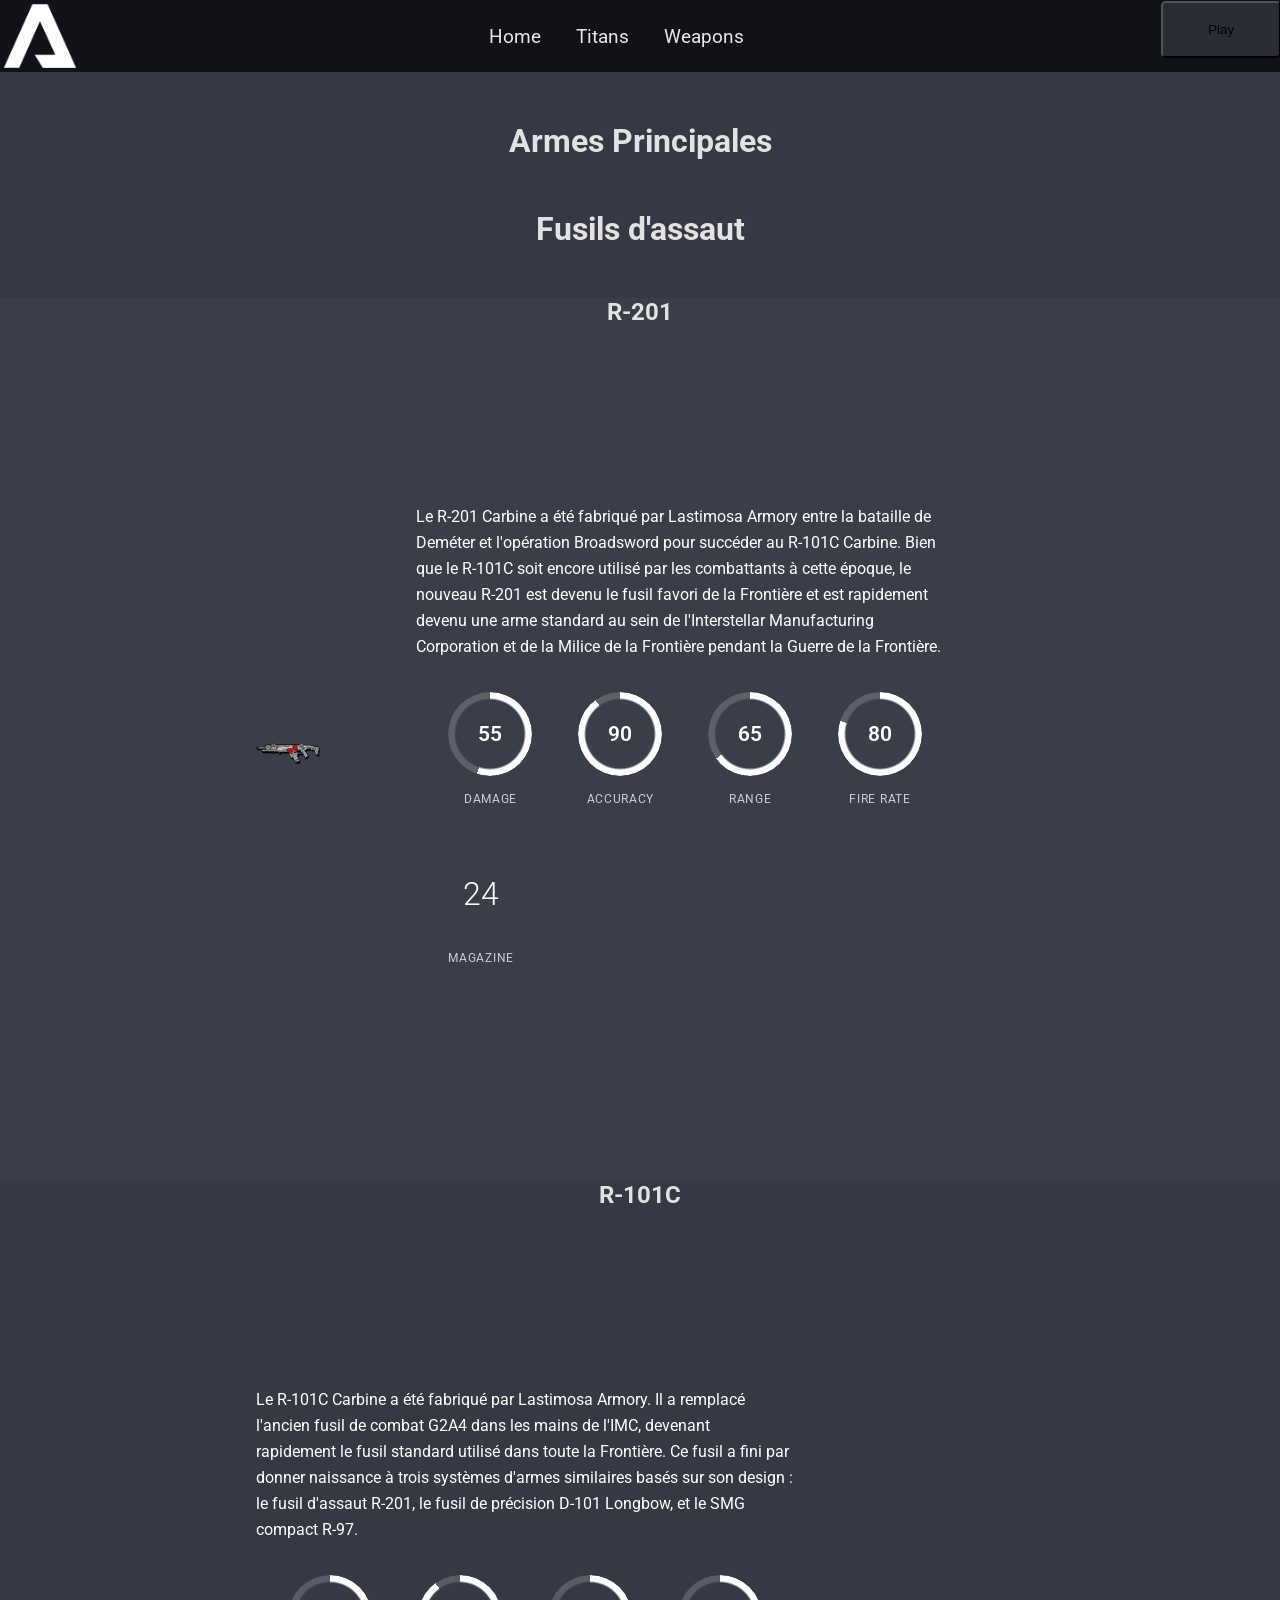
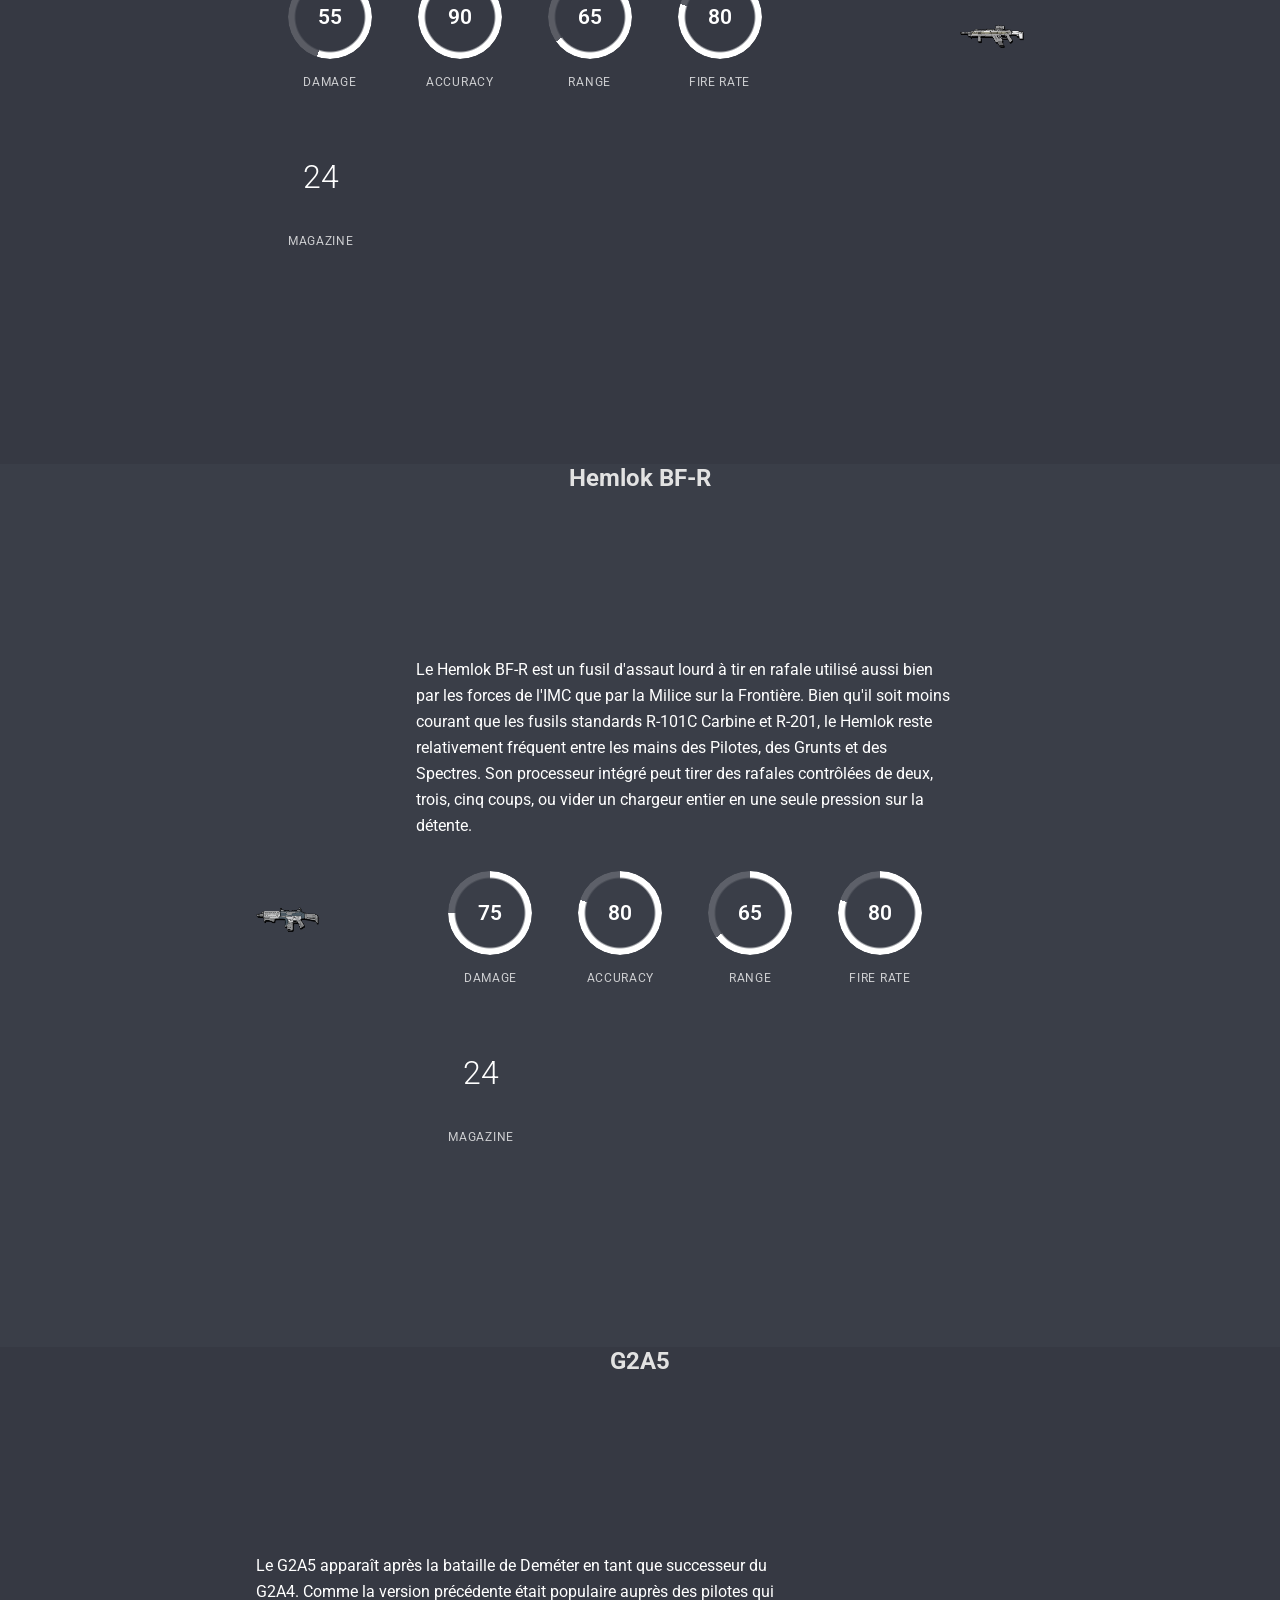
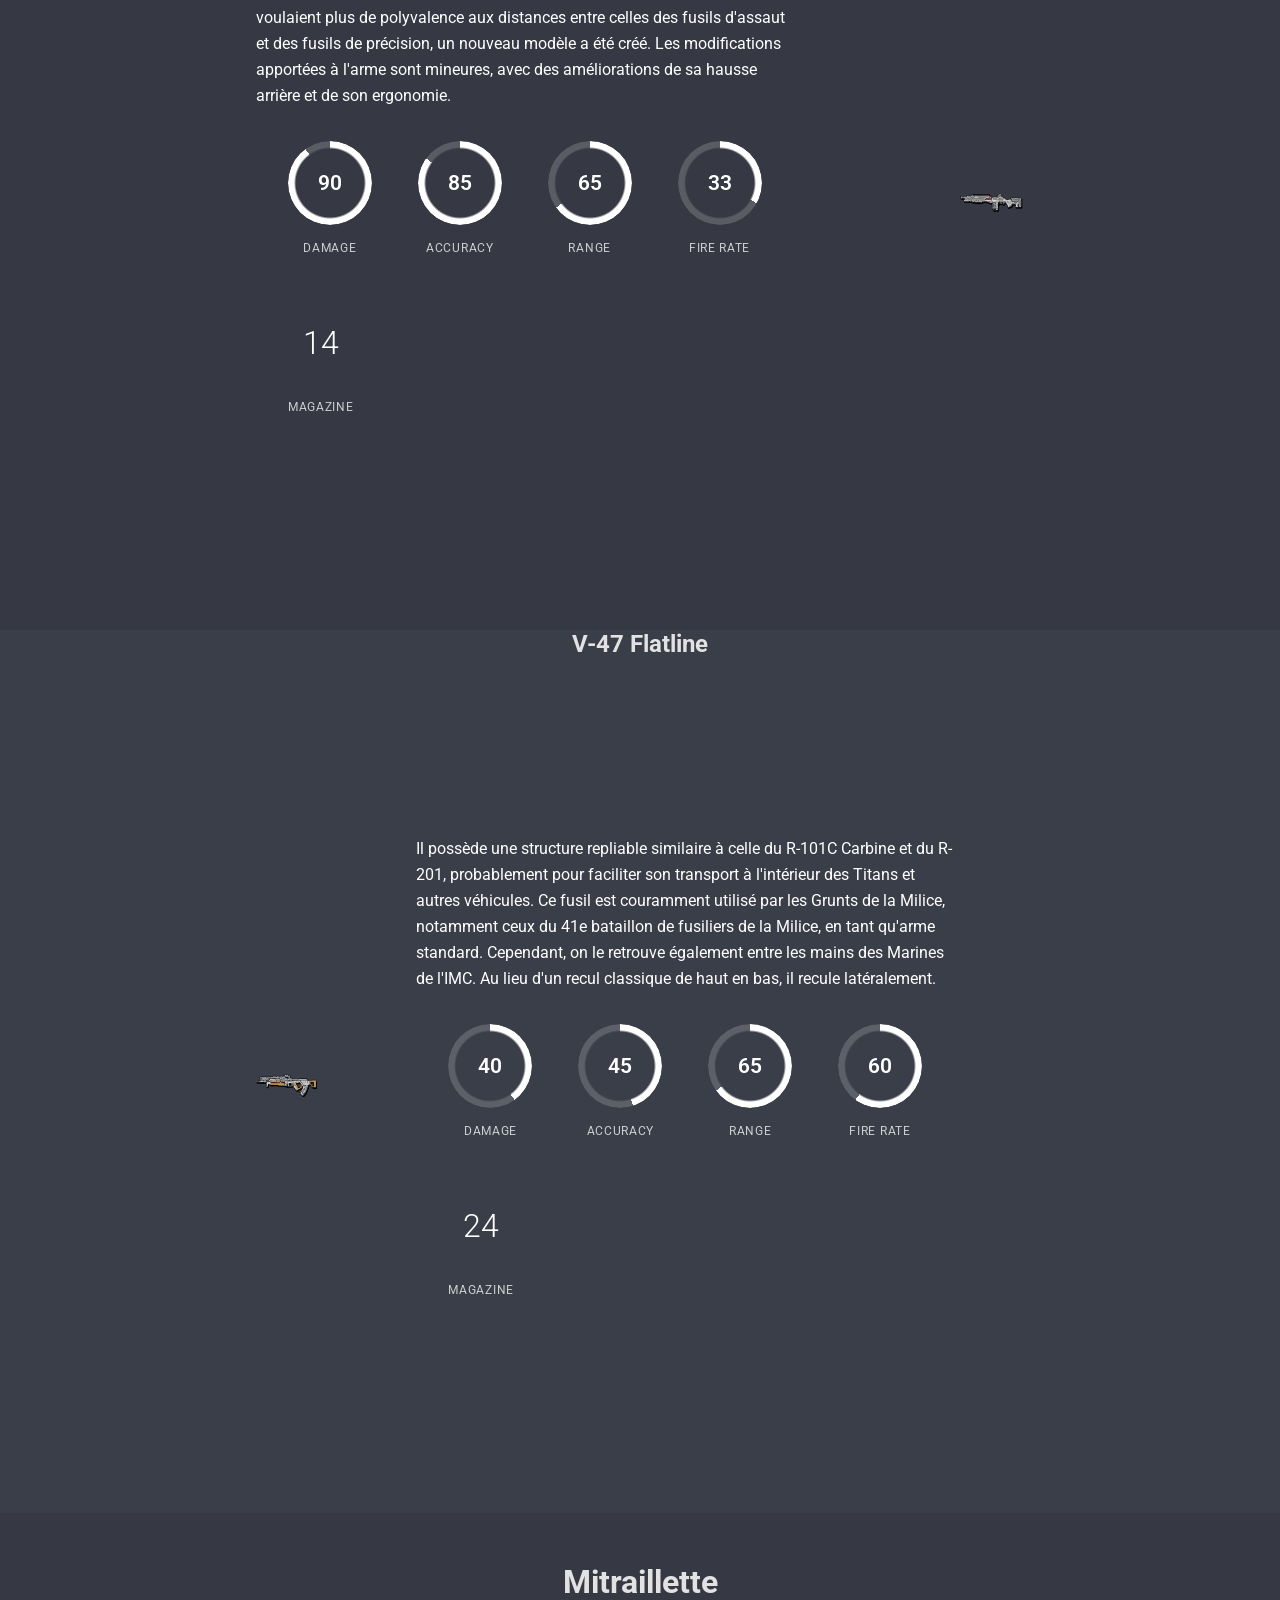
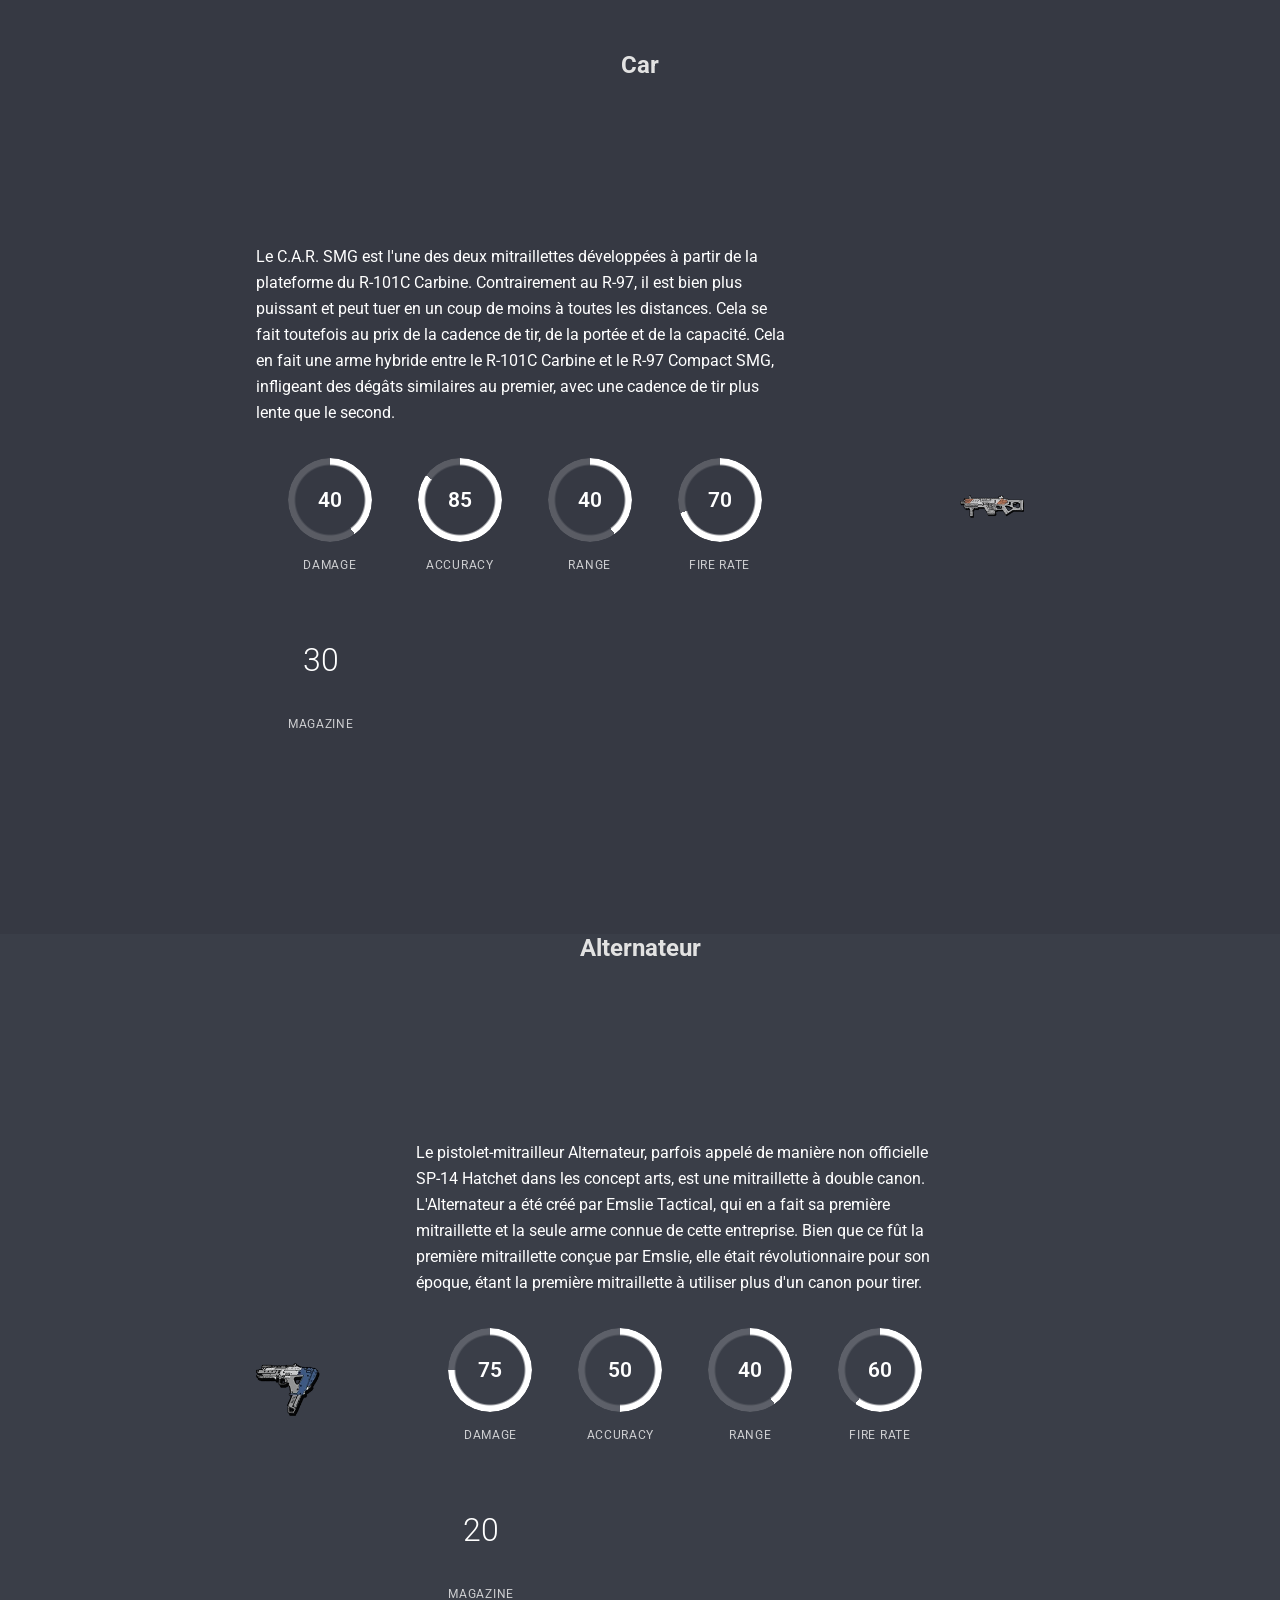
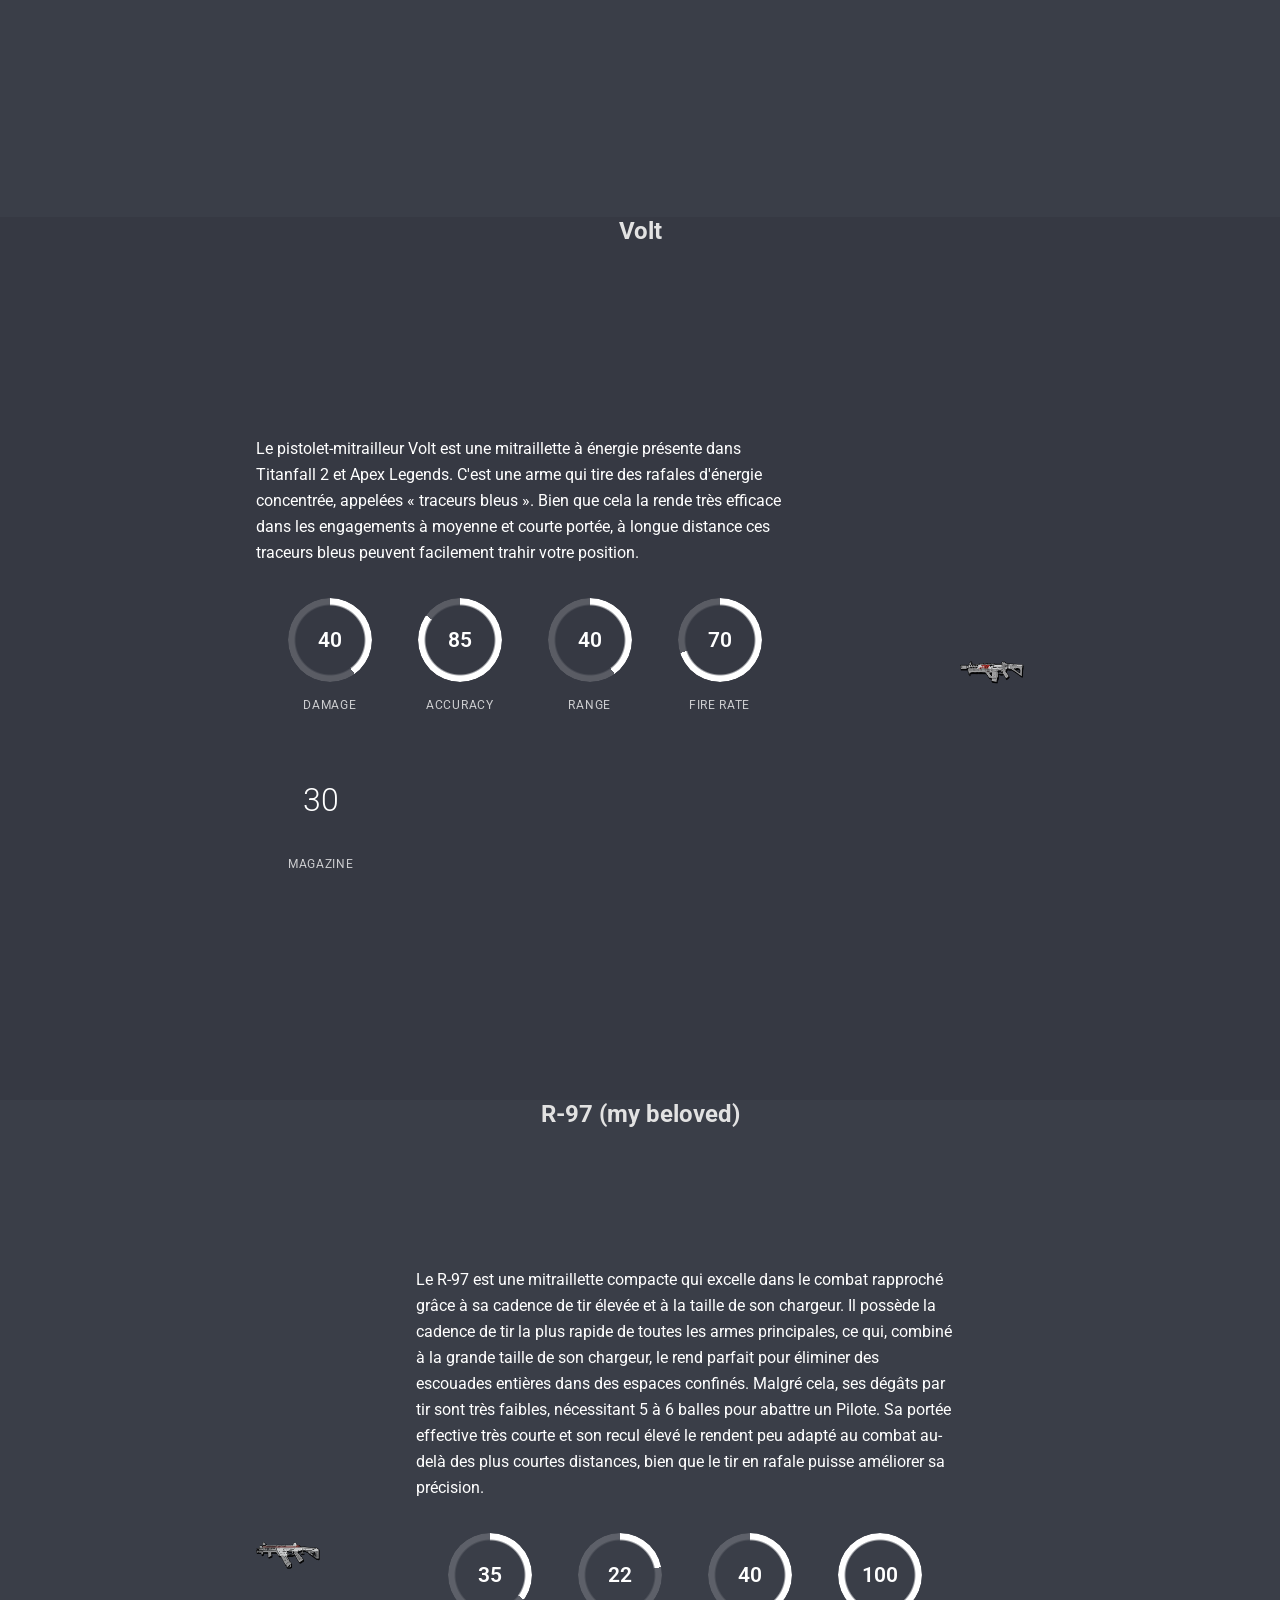
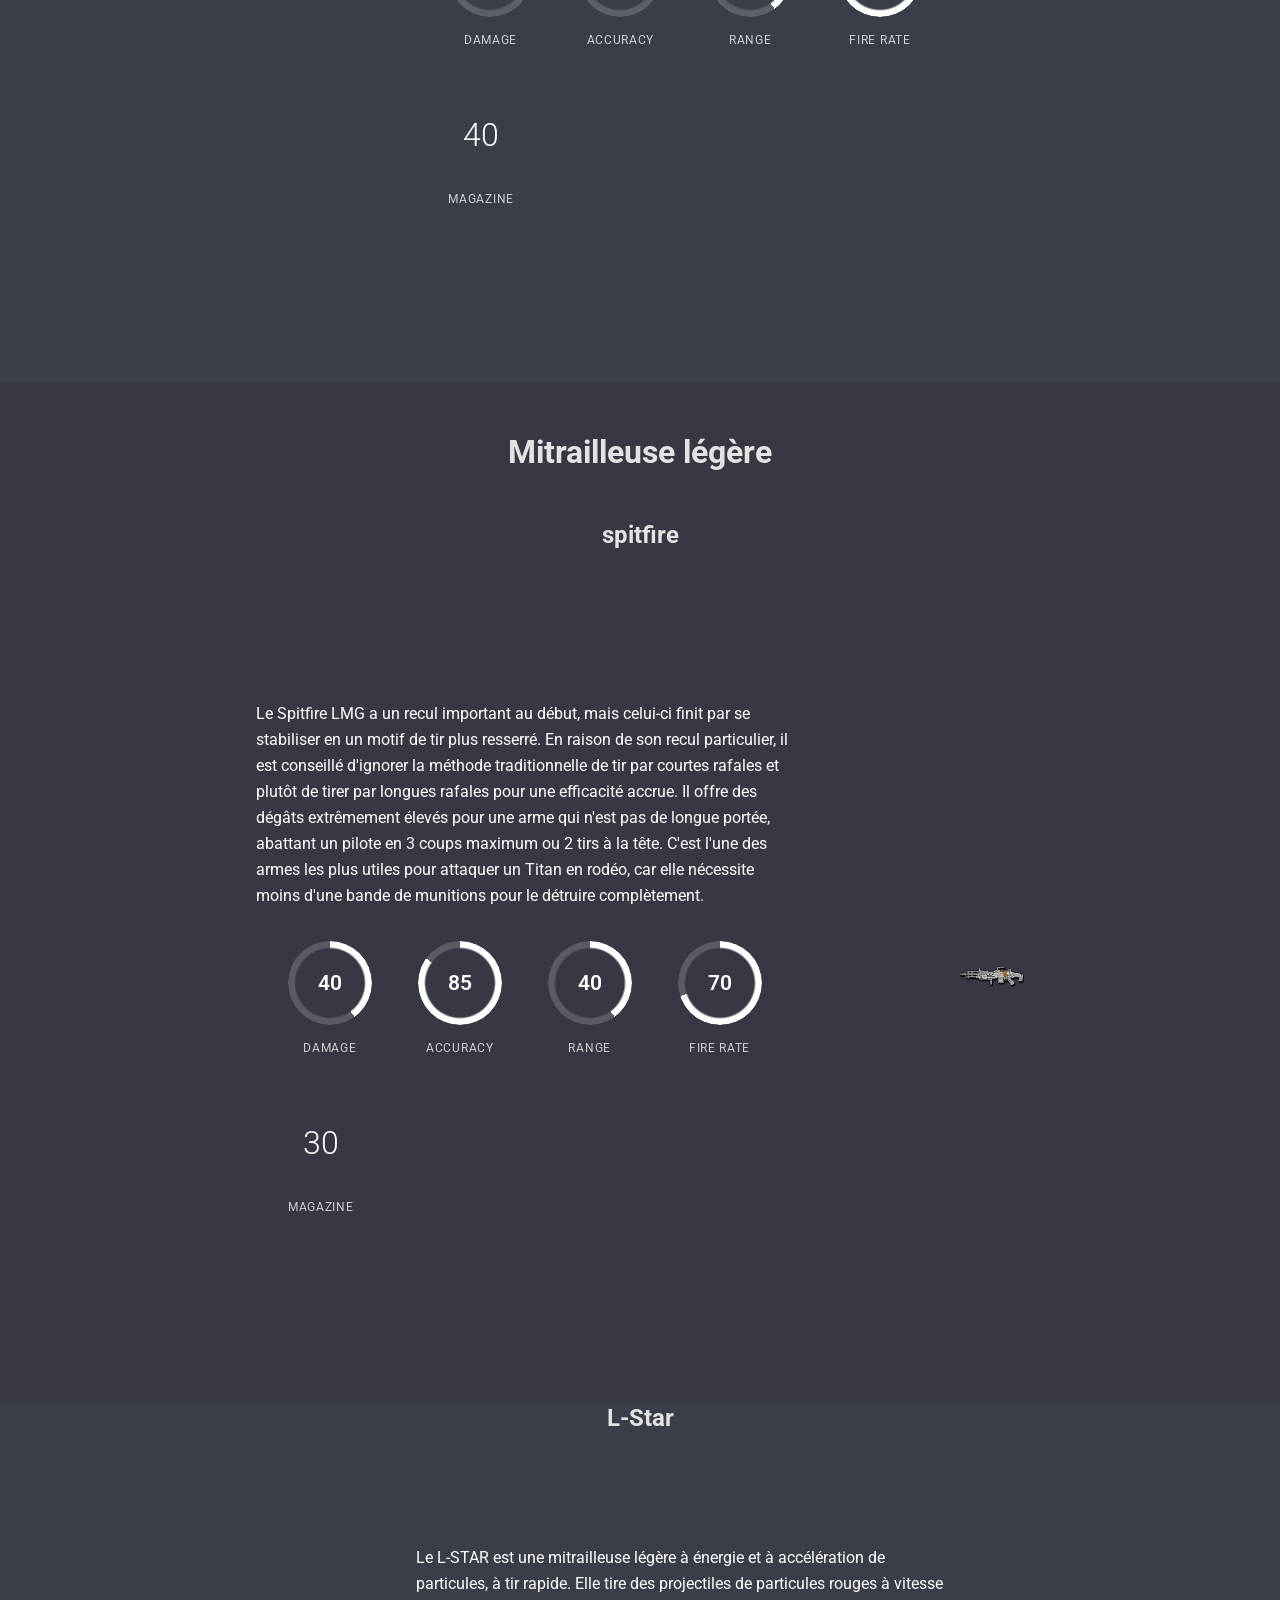
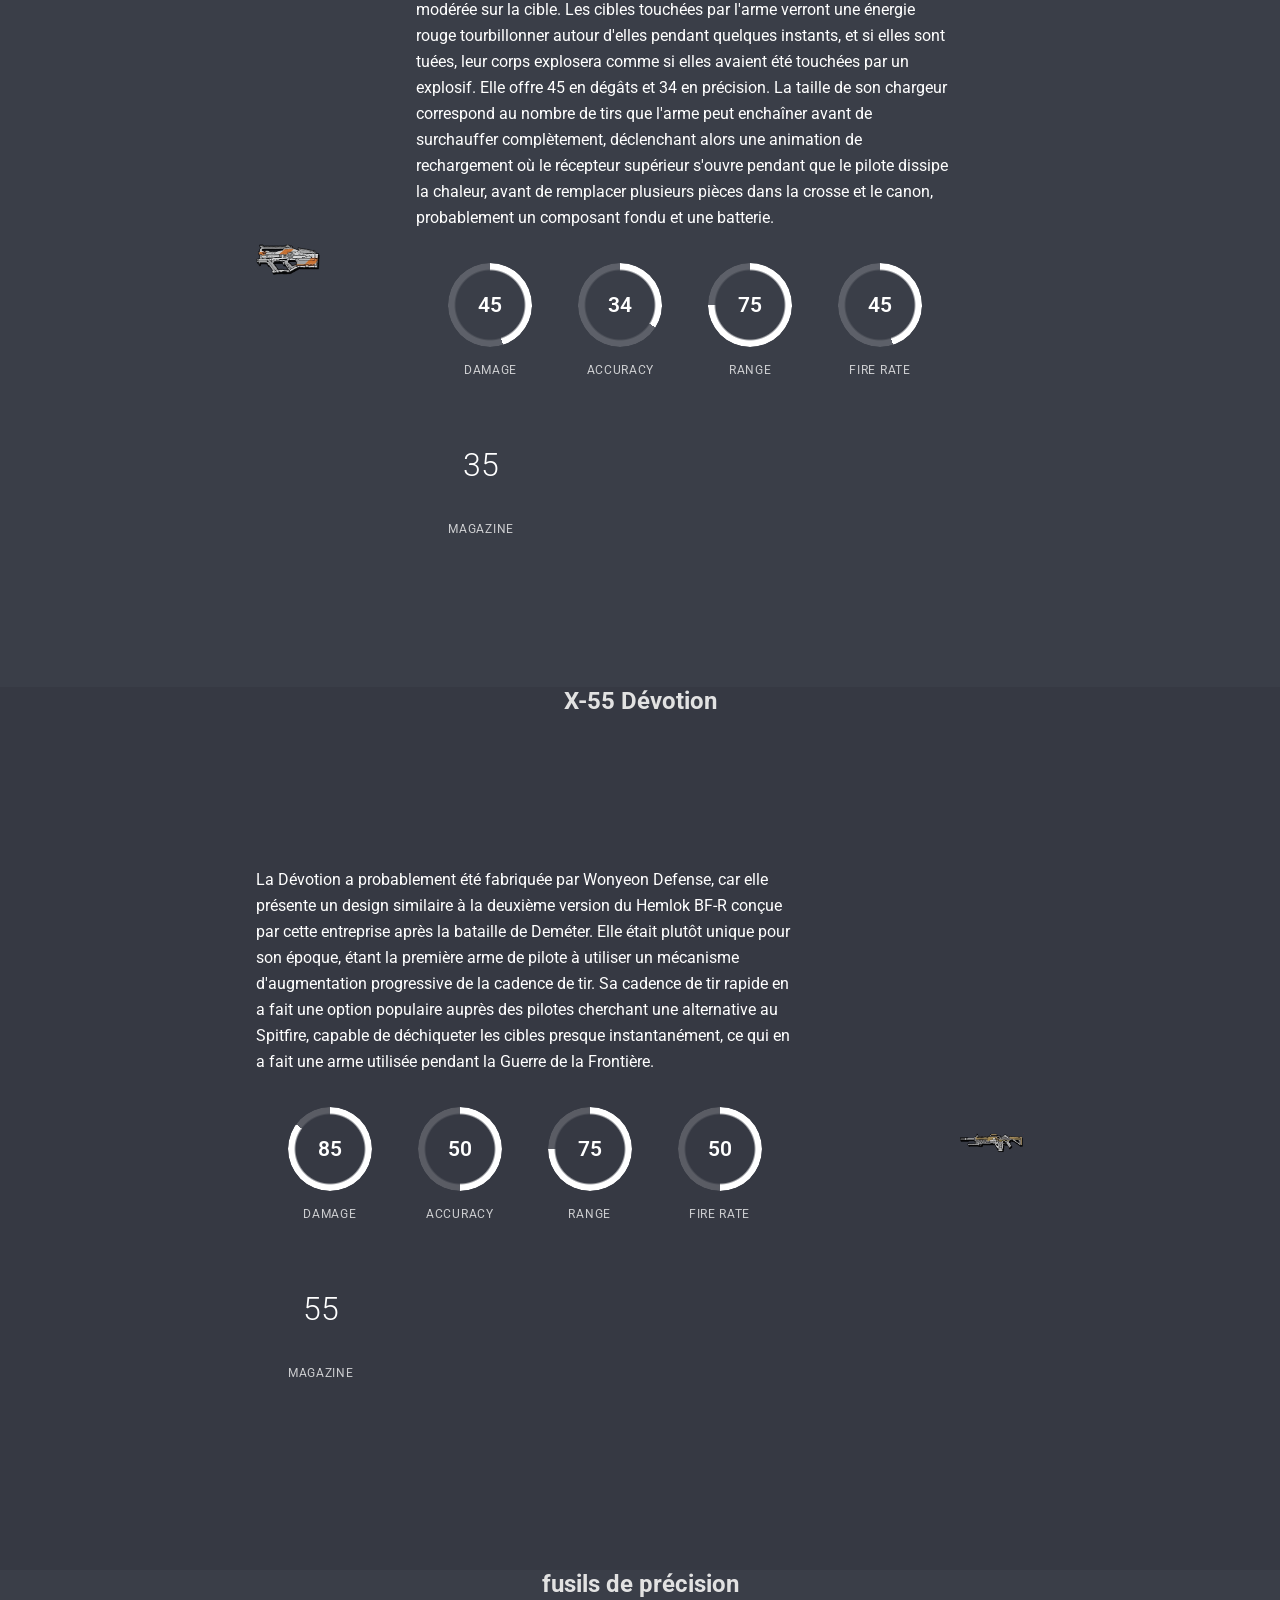
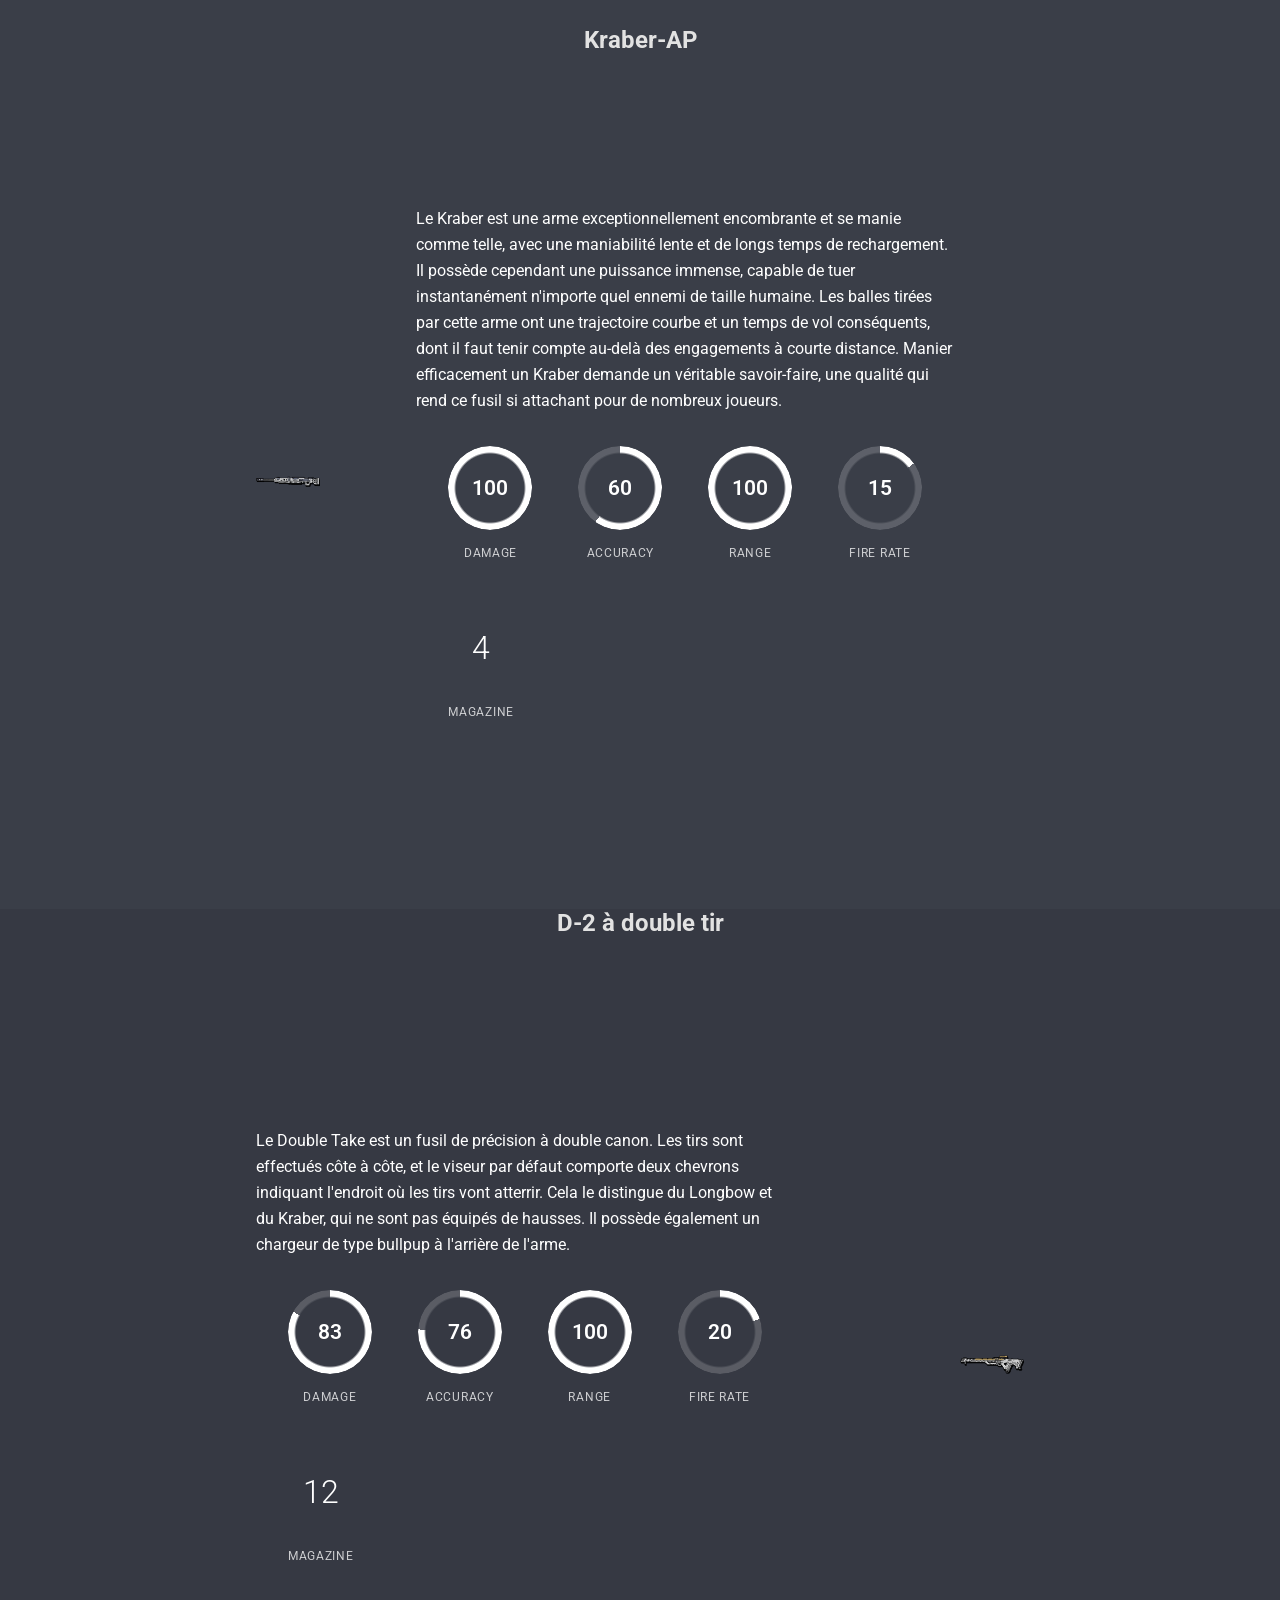
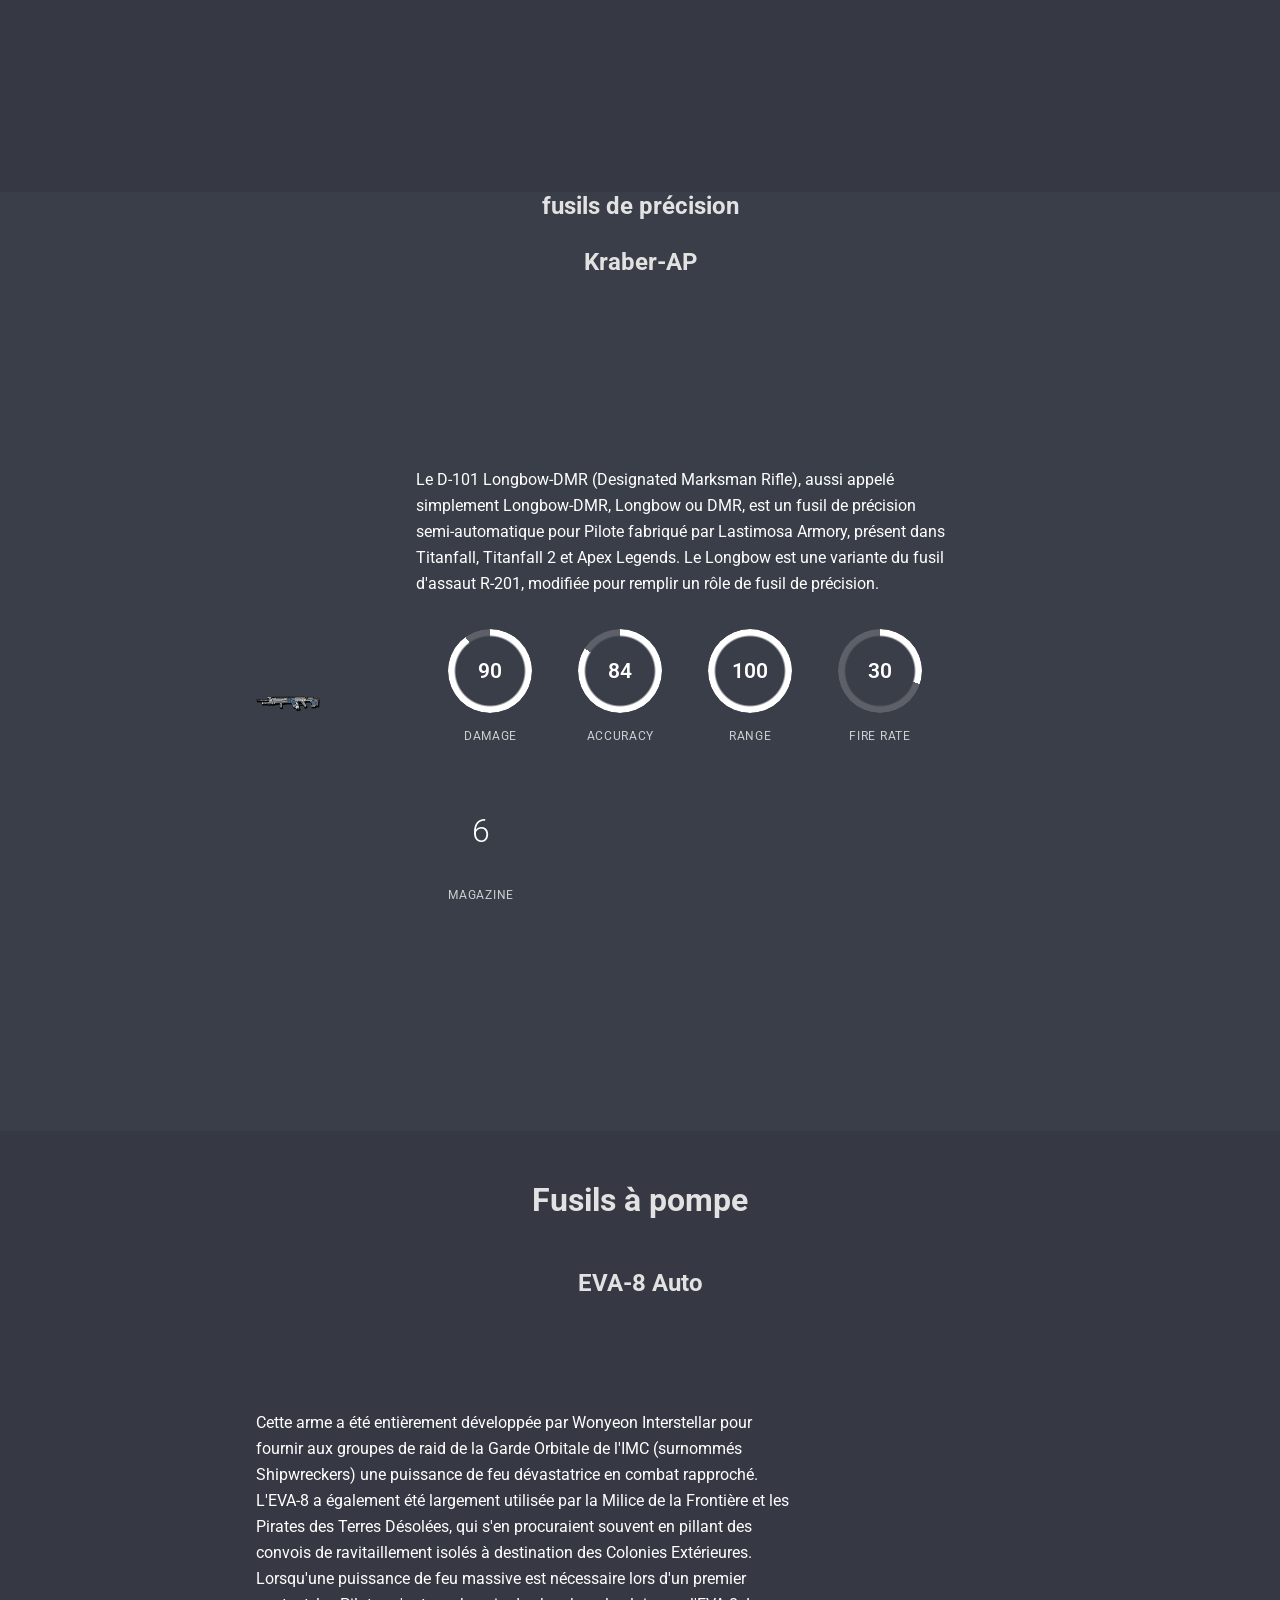
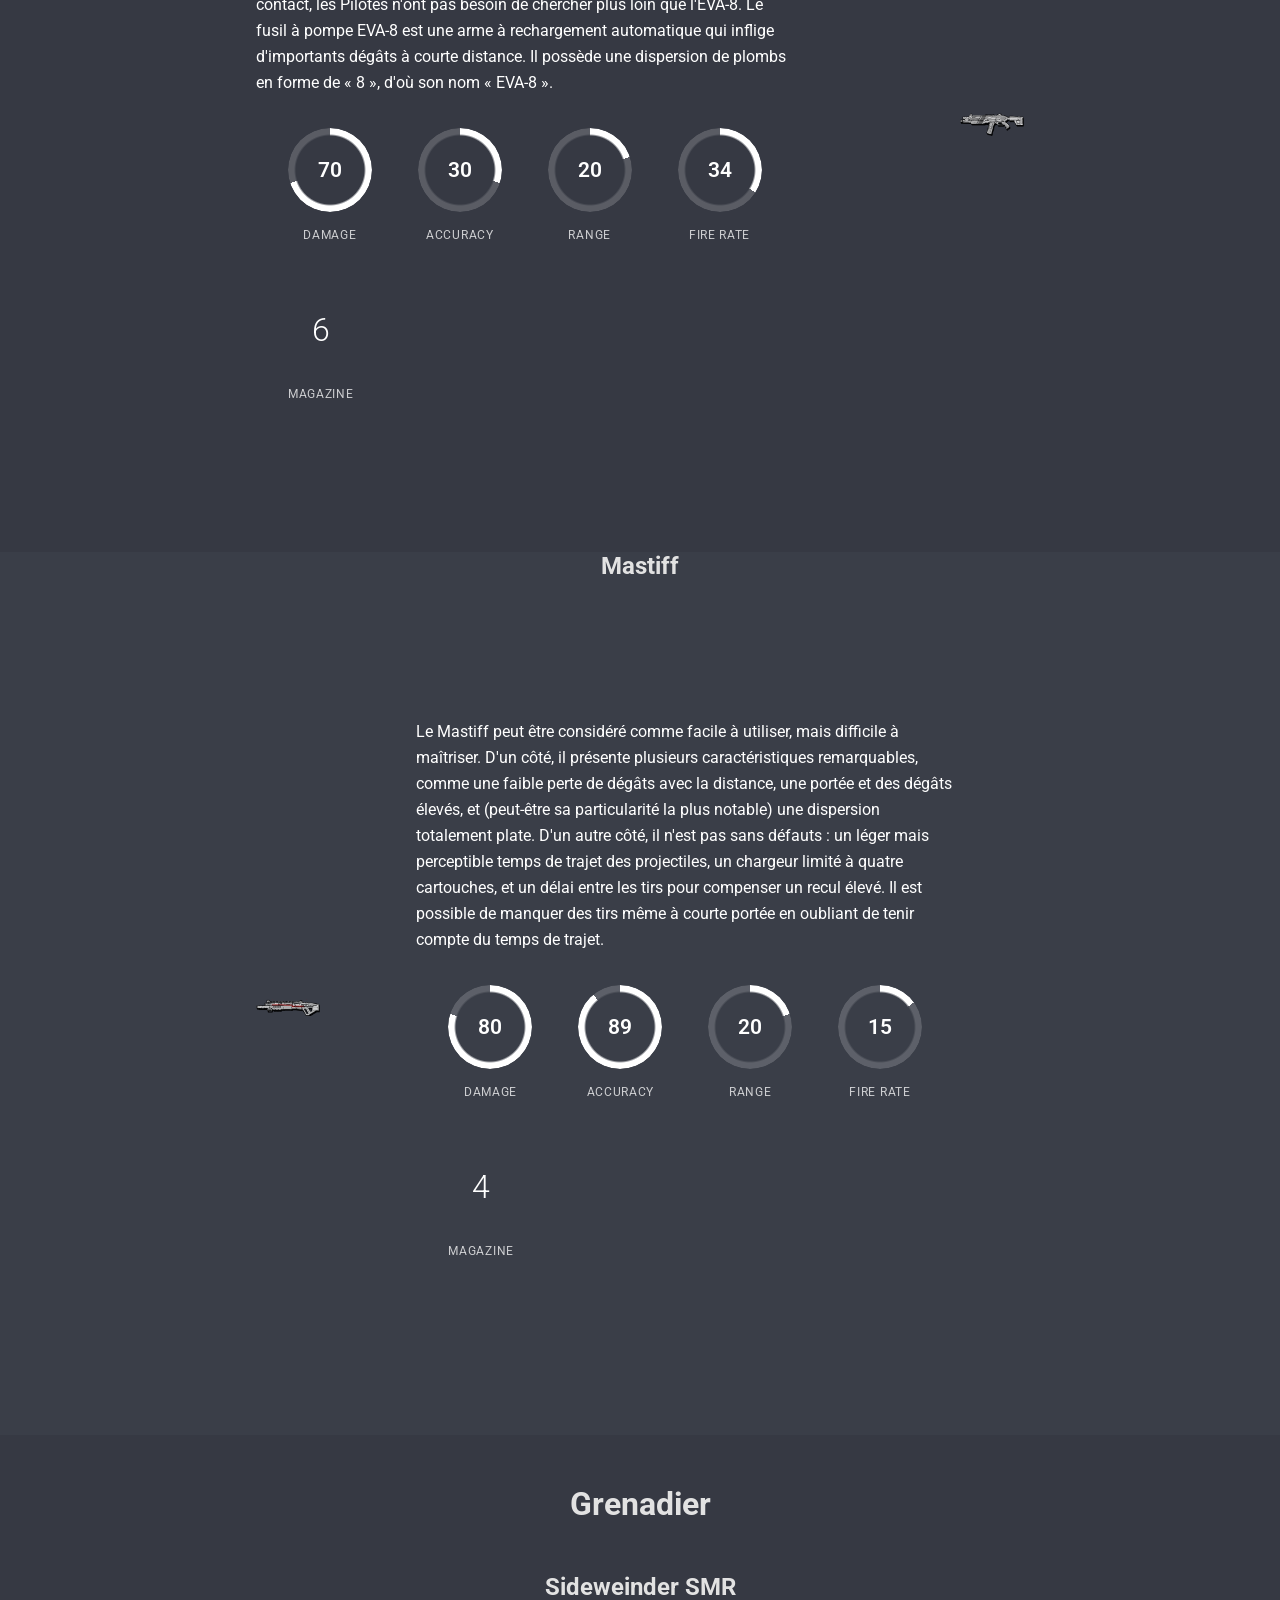
==== commit dd685b9b: "." ====
--- a/arme.html
+++ b/arme.html
@@ -23,7 +23,7 @@
       <div class="liens">
         <a href="index.html">Home</a>
         <a href="titans.html">Titans</a>
-        <a href="arme.html">Wepons</a>
+        <a href="arme.html">Weapons</a>
       </div>
       <a
         href="https://www.ea.com/fr/games/titanfall/titanfall-2"
